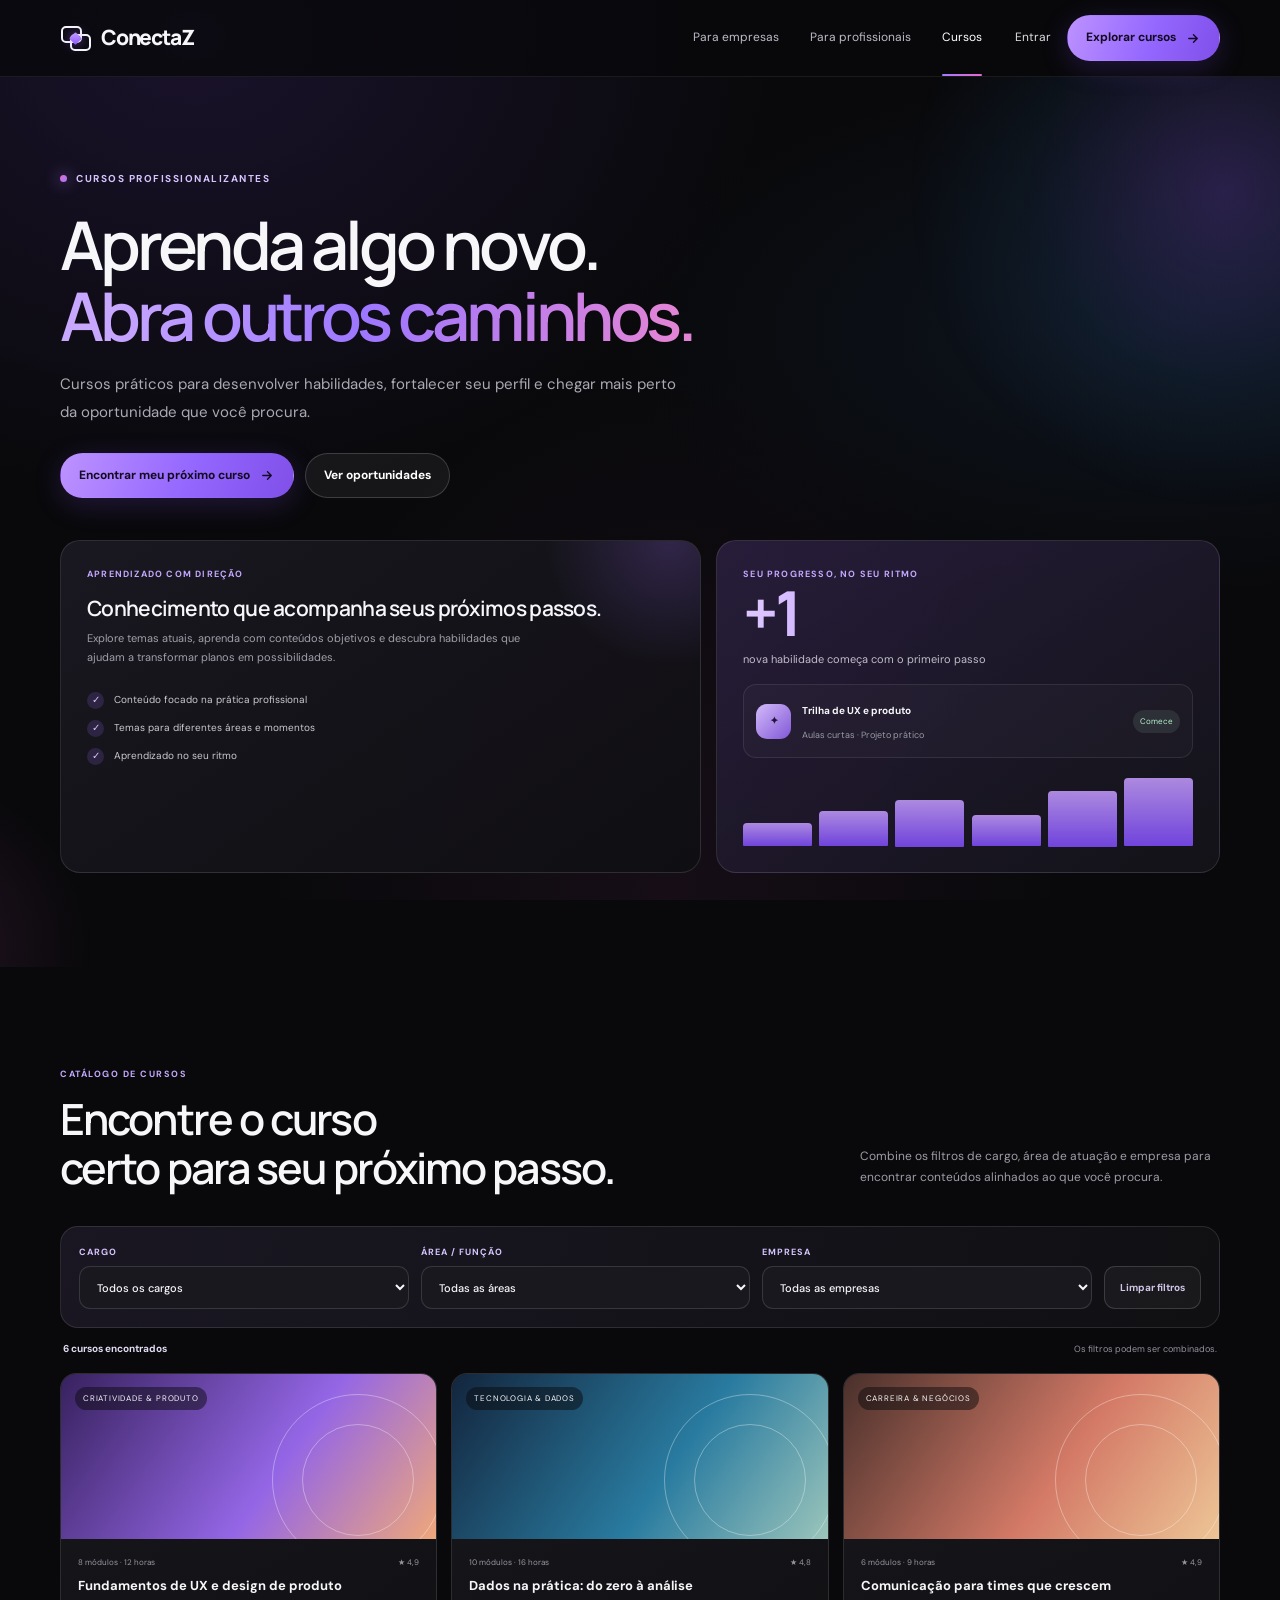
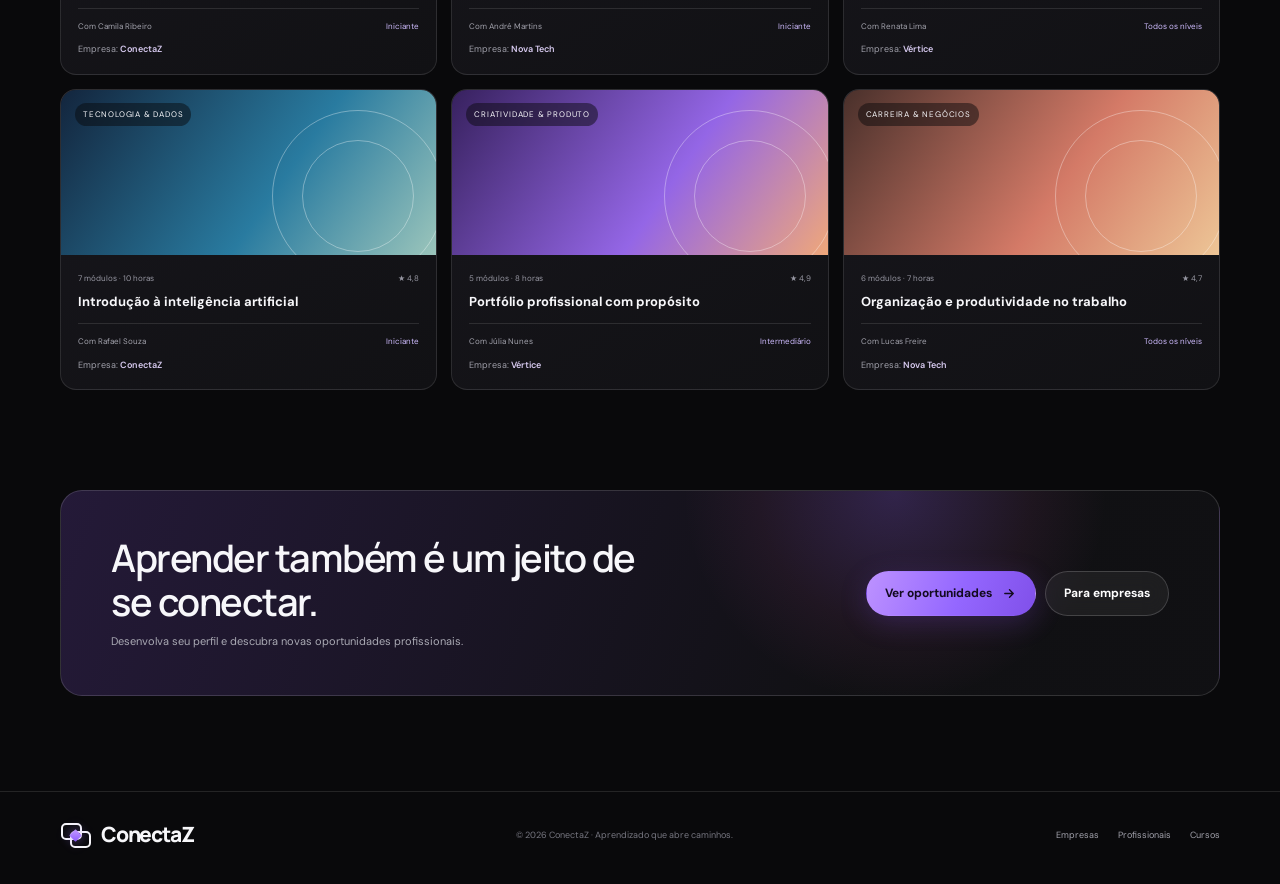
==== catalogo.html @ e63b2a9c "Rename catalogo.hmtl to catalogo.html" ====
<!doctype html>
<html lang="pt-BR"><head><meta charset="utf-8"><meta name="viewport" content="width=device-width, initial-scale=1"><meta name="theme-color" content="#09090b"><meta name="description" content="Cursos profissionalizantes para abrir novos caminhos com a ConectaZ."><title>Cursos profissionalizantes — ConectaZ</title><link rel="stylesheet" href="site.css"><script src="site.js" defer></script></head>
<body><div class="page-loader" role="status" aria-live="polite" aria-label="Carregando próxima página"><div class="loader-content"><div class="loader-orbit"><span class="brand-symbol" aria-hidden="true"><i class="brand-diamond"></i></span></div><div class="loader-text">Conectando caminhos</div><div class="loader-track"></div></div></div><div class="page-shell">
<header class="site-header"><div class="wrap nav"><a class="brand" href="index.html" aria-label="ConectaZ, início"><span class="brand-symbol" aria-hidden="true"><i class="brand-diamond"></i></span><span>ConectaZ</span></a><nav class="nav-links" id="nav-links" aria-label="Navegação principal"><a href="empresas.html">Para empresas</a><a href="profissionais.html">Para profissionais</a><a href="catalogo.html" aria-current="page">Cursos</a></nav><div class="nav-actions"><a class="login" href="profissionais.html">Entrar</a><a class="button button-primary" href="#catalogo">Explorar cursos <svg class="button-arrow" viewBox="0 0 16 16" fill="none" aria-hidden="true"><path d="M3 8h9M8 4l4 4-4 4" stroke="currentColor" stroke-width="1.5" stroke-linecap="round" stroke-linejoin="round"/></svg></a><button class="menu-toggle" aria-label="Abrir menu" aria-expanded="false" aria-controls="nav-links"><svg width="18" height="18" viewBox="0 0 24 24" fill="none" aria-hidden="true"><path d="M4 7h16M4 12h16M4 17h16" stroke="currentColor" stroke-width="1.7" stroke-linecap="round"/></svg></button></div></div></header>
<main><section class="feature-page"><div class="wrap feature-inner"><div class="feature-intro"><div class="eyebrow reveal"><span class="eyebrow-dot"></span> Cursos profissionalizantes</div><h1 class="reveal" data-delay="1">Aprenda algo novo.<br><span class="accent">Abra outros caminhos.</span></h1><p class="hero-copy reveal" data-delay="2">Cursos práticos para desenvolver habilidades, fortalecer seu perfil e chegar mais perto da oportunidade que você procura.</p><div class="hero-ctas reveal" data-delay="3"><a class="button button-primary" href="#catalogo">Encontrar meu próximo curso <svg class="button-arrow" viewBox="0 0 16 16" fill="none" aria-hidden="true"><path d="M3 8h9M8 4l4 4-4 4" stroke="currentColor" stroke-width="1.5" stroke-linecap="round" stroke-linejoin="round"/></svg></a><a class="button button-glass" href="profissionais.html">Ver oportunidades</a></div></div>
<div class="feature-visual"><article class="feature-panel glow reveal"><div class="panel-label">Aprendizado com direção</div><h2>Conhecimento que acompanha seus próximos passos.</h2><p>Explore temas atuais, aprenda com conteúdos objetivos e descubra habilidades que ajudam a transformar planos em possibilidades.</p><div class="benefit-list"><div class="benefit"><span class="check">✓</span> Conteúdo focado na prática profissional</div><div class="benefit"><span class="check">✓</span> Temas para diferentes áreas e momentos</div><div class="benefit"><span class="check">✓</span> Aprendizado no seu ritmo</div></div></article><article class="feature-panel metric-panel reveal" data-delay="1"><div><div class="panel-label">Seu progresso, no seu ritmo</div><div class="metric-big">+1</div><div class="metric-caption">nova habilidade começa com o primeiro passo</div><div class="listing"><span class="listing-avatar">✦</span><span><span class="listing-title">Trilha de UX e produto</span><br><span class="listing-sub">Aulas curtas · Projeto prático</span></span><span class="listing-tag">Comece</span></div></div><div class="mini-bars" aria-hidden="true"><i></i><i></i><i></i><i></i><i></i><i></i></div></article></div></div></section>
<section class="content-section courses-section" id="catalogo"><div class="wrap"><div class="section-heading"><div><div class="section-kicker">Catálogo de cursos</div><h2>Encontre o curso<br>certo para seu próximo passo.</h2></div><p>Combine os filtros de cargo, área de atuação e empresa para encontrar conteúdos alinhados ao que você procura.</p></div><div class="catalog-filters" aria-label="Filtros do catálogo de cursos"><label class="filter-field"><span>Cargo</span><select data-course-filter="role" aria-label="Filtrar por cargo"><option value="">Todos os cargos</option><option value="designer-produto">Designer de Produto</option><option value="analista-dados">Analista de Dados</option><option value="assistente-rh">Assistente de RH</option><option value="gestor-projetos">Gestor de Projetos</option></select></label><label class="filter-field"><span>Área / função</span><select data-course-filter="function" aria-label="Filtrar por área ou função"><option value="">Todas as áreas</option><option value="design-produto">Design & Produto</option><option value="tecnologia-dados">Tecnologia & Dados</option><option value="carreira-negocios">Carreira & Negócios</option></select></label><label class="filter-field"><span>Empresa</span><select data-course-filter="company" aria-label="Filtrar por empresa"><option value="">Todas as empresas</option><option value="conectaz">ConectaZ</option><option value="nova-tech">Nova Tech</option><option value="vertice">Vértice</option></select></label><button class="clear-filters" type="button" data-clear-filters>Limpar filtros</button></div><div class="filter-summary"><strong id="course-count" aria-live="polite">6 cursos encontrados</strong><span>Os filtros podem ser combinados.</span></div><div class="course-catalog">
<article class="course-card reveal" data-category="criatividade" data-role="designer-produto" data-function="design-produto" data-company="conectaz"><div class="course-image design"><span class="course-image-label">Criatividade & produto</span></div><div class="course-info"><div class="course-meta"><span>8 módulos · 12 horas</span><span>★ 4,9</span></div><h3>Fundamentos de UX e design de produto</h3><div class="course-bottom"><span class="instructor">Com Camila Ribeiro</span><span class="course-level">Iniciante</span></div><div class="course-provider">Empresa: <strong>ConectaZ</strong></div></div></article>
<article class="course-card reveal" data-delay="1" data-category="tecnologia" data-role="analista-dados" data-function="tecnologia-dados" data-company="nova-tech"><div class="course-image data"><span class="course-image-label">Tecnologia & dados</span></div><div class="course-info"><div class="course-meta"><span>10 módulos · 16 horas</span><span>★ 4,8</span></div><h3>Dados na prática: do zero à análise</h3><div class="course-bottom"><span class="instructor">Com André Martins</span><span class="course-level">Iniciante</span></div><div class="course-provider">Empresa: <strong>Nova Tech</strong></div></div></article>
<article class="course-card reveal" data-delay="2" data-category="negocios" data-role="assistente-rh" data-function="carreira-negocios" data-company="vertice"><div class="course-image people"><span class="course-image-label">Carreira & negócios</span></div><div class="course-info"><div class="course-meta"><span>6 módulos · 9 horas</span><span>★ 4,9</span></div><h3>Comunicação para times que crescem</h3><div class="course-bottom"><span class="instructor">Com Renata Lima</span><span class="course-level">Todos os níveis</span></div><div class="course-provider">Empresa: <strong>Vértice</strong></div></div></article>
<article class="course-card reveal" data-category="tecnologia" data-role="analista-dados" data-function="tecnologia-dados" data-company="conectaz"><div class="course-image data"><span class="course-image-label">Tecnologia & dados</span></div><div class="course-info"><div class="course-meta"><span>7 módulos · 10 horas</span><span>★ 4,8</span></div><h3>Introdução à inteligência artificial</h3><div class="course-bottom"><span class="instructor">Com Rafael Souza</span><span class="course-level">Iniciante</span></div><div class="course-provider">Empresa: <strong>ConectaZ</strong></div></div></article>
<article class="course-card reveal" data-delay="1" data-category="criatividade" data-role="designer-produto" data-function="design-produto" data-company="vertice"><div class="course-image design"><span class="course-image-label">Criatividade & produto</span></div><div class="course-info"><div class="course-meta"><span>5 módulos · 8 horas</span><span>★ 4,9</span></div><h3>Portfólio profissional com propósito</h3><div class="course-bottom"><span class="instructor">Com Júlia Nunes</span><span class="course-level">Intermediário</span></div><div class="course-provider">Empresa: <strong>Vértice</strong></div></div></article>
<article class="course-card reveal" data-delay="2" data-category="negocios" data-role="gestor-projetos" data-function="carreira-negocios" data-company="nova-tech"><div class="course-image people"><span class="course-image-label">Carreira & negócios</span></div><div class="course-info"><div class="course-meta"><span>6 módulos · 7 horas</span><span>★ 4,7</span></div><h3>Organização e produtividade no trabalho</h3><div class="course-bottom"><span class="instructor">Com Lucas Freire</span><span class="course-level">Todos os níveis</span></div><div class="course-provider">Empresa: <strong>Nova Tech</strong></div></div></article>
<div class="no-results" data-no-results hidden>Nenhum curso encontrado. Altere ou limpe os filtros para ver outras opções.</div>
</div></div></section>
<section class="final-cta"><div class="wrap"><div class="cta-panel"><div><h2>Aprender também é um jeito de se conectar.</h2><p>Desenvolva seu perfil e descubra novas oportunidades profissionais.</p></div><div class="cta-actions"><a class="button button-primary" href="profissionais.html">Ver oportunidades <svg class="button-arrow" viewBox="0 0 16 16" fill="none" aria-hidden="true"><path d="M3 8h9M8 4l4 4-4 4" stroke="currentColor" stroke-width="1.5" stroke-linecap="round" stroke-linejoin="round"/></svg></a><a class="button button-glass" href="empresas.html">Para empresas</a></div></div></div></section></main>
<footer class="footer"><div class="wrap footer-inner"><a class="brand" href="index.html"><span class="brand-symbol" aria-hidden="true"><i class="brand-diamond"></i></span><span>ConectaZ</span></a><div class="footer-note">© 2026 ConectaZ · Aprendizado que abre caminhos.</div><div class="footer-links"><a href="empresas.html">Empresas</a><a href="profissionais.html">Profissionais</a><a href="catalogo.html">Cursos</a></div></div></footer></div></body></html>
---- site.css ----
@import url('https://fonts.googleapis.com/css2?family=DM+Sans:wght@400;500;600;700&family=Manrope:wght@400;500;600;700;800&display=swap');
:root{color-scheme:dark;--bg:#09090b;--surface:#111114;--surface2:#17171d;--white:#f7f7fa;--muted:#a1a1aa;--line:rgba(255,255,255,.11);--purple:#a37aff;--purple2:#7346ee;--pink:#e56acb;--blue:#6387ff;--green:#b8f4d0;--max:1160px;--ease:cubic-bezier(.2,.75,.2,1)}
*{box-sizing:border-box}html{scroll-behavior:smooth;scroll-padding-top:90px}body{margin:0;background:var(--bg);color:var(--white);font-family:'DM Sans',sans-serif;font-size:15px;line-height:1.6;-webkit-font-smoothing:antialiased}body:before{content:"";position:fixed;inset:0;z-index:-2;background:radial-gradient(ellipse at 15% 4%,rgba(113,67,211,.16),transparent 38%),radial-gradient(ellipse at 90% 37%,rgba(43,96,162,.13),transparent 33%),radial-gradient(ellipse at 52% 100%,rgba(132,51,119,.11),transparent 42%),#09090b;pointer-events:none}a{color:inherit;text-decoration:none}button{font:inherit}button,a{-webkit-tap-highlight-color:transparent}button:focus-visible,a:focus-visible{outline:2px solid var(--purple);outline-offset:4px}.wrap{width:min(var(--max),calc(100% - 56px));margin-inline:auto}svg{display:block}
.site-header{position:sticky;top:0;z-index:20;border-bottom:1px solid rgba(255,255,255,.07);background:rgba(9,9,11,.76);backdrop-filter:blur(20px)}.nav{height:76px;display:flex;align-items:center;justify-content:space-between;gap:26px}.brand{display:inline-flex;align-items:center;gap:10px;font-family:Manrope,sans-serif;font-weight:800;font-size:21px;letter-spacing:-1.2px;white-space:nowrap}.brand-symbol{width:31px;height:29px;position:relative;display:inline-block;flex:none}.brand-symbol:before,.brand-symbol:after{content:"";position:absolute;width:17px;height:13px;border:2px solid #f7f7fa;border-radius:5px;transition:transform .35s var(--ease)}.brand-symbol:before{left:1px;top:2px}.brand-symbol:after{right:0;bottom:2px}.brand-diamond{position:absolute;width:9px;height:9px;background:linear-gradient(135deg,#c39bff,#8e5cff);transform:rotate(45deg);left:11px;top:10px;border-radius:1px;z-index:1;box-shadow:0 0 12px rgba(163,122,255,.65)}.brand:hover .brand-symbol:before{transform:translate(-1px,-1px)}.brand:hover .brand-symbol:after{transform:translate(1px,1px)}.nav-links{display:flex;align-items:center;gap:31px;margin-left:auto;margin-right:7px}.nav-links a{font-size:12px;color:#bcbcc6;transition:color .2s}.nav-links a:hover,.nav-links a[aria-current="page"]{color:#fff}.nav-links a[aria-current="page"]{position:relative}.nav-links a[aria-current="page"]:after{content:"";height:2px;position:absolute;bottom:-28px;left:0;right:0;background:linear-gradient(90deg,var(--purple),var(--pink));border-radius:2px}.nav-actions{display:flex;align-items:center;gap:16px}.login{font-size:12px;color:#dedee3}.login:hover{color:white}.button{display:inline-flex;align-items:center;justify-content:center;gap:10px;padding:12px 18px;border-radius:999px;border:1px solid transparent;font-weight:700;font-size:12px;transition:transform .24s var(--ease),background .24s,border-color .24s,box-shadow .24s;cursor:pointer}.button:hover{transform:translateY(-2px)}.button-primary{background:linear-gradient(110deg,#bd92ff,#9467ff 55%,#8050e9);color:#130b20;box-shadow:0 7px 28px rgba(126,78,230,.22)}.button-primary:hover{box-shadow:0 9px 36px rgba(147,95,255,.42);filter:saturate(1.15)}.button-glass{background:rgba(255,255,255,.055);border-color:rgba(255,255,255,.17);color:white;backdrop-filter:blur(10px)}.button-glass:hover{background:rgba(255,255,255,.1);border-color:rgba(255,255,255,.3)}.button-arrow{width:15px;height:15px}.menu-toggle{display:none;background:none;border:1px solid var(--line);color:white;border-radius:50%;width:42px;height:42px;align-items:center;justify-content:center;cursor:pointer}
.page-loader{position:fixed;inset:0;z-index:1000;display:grid;place-items:center;background:radial-gradient(ellipse at center,rgba(105,67,188,.18),transparent 40%),#09090b;opacity:0;visibility:hidden;transition:opacity .4s ease,visibility .4s}.page-loader.active{opacity:1;visibility:visible}.loader-content{display:grid;justify-items:center;gap:22px}.loader-orbit{width:86px;height:86px;display:grid;place-items:center;position:relative}.loader-orbit:before,.loader-orbit:after{content:"";position:absolute;inset:0;border-radius:50%;border:1px solid transparent;border-top-color:#c29cff;border-right-color:rgba(186,142,255,.28);animation:spin 1.1s linear infinite}.loader-orbit:after{inset:8px;border-top-color:rgba(229,106,203,.8);border-right-color:transparent;animation:spin .8s linear infinite reverse}.loader-orbit .brand-symbol{transform:scale(1.2);animation:brand-pulse 1.25s ease-in-out infinite}.loader-text{font-size:10px;letter-spacing:2px;text-transform:uppercase;color:#c7b4ef}.loader-track{width:116px;height:2px;border-radius:2px;background:rgba(255,255,255,.12);overflow:hidden}.loader-track:after{content:"";display:block;height:100%;width:42%;background:linear-gradient(90deg,var(--purple),var(--pink));border-radius:2px;animation:loading 1s ease-in-out infinite alternate}.page-shell{animation:page-enter .7s var(--ease) both}.page-shell.leaving{animation:page-leave .34s ease both;pointer-events:none}@keyframes spin{to{transform:rotate(360deg)}}@keyframes brand-pulse{50%{transform:scale(1.34) rotate(8deg);filter:drop-shadow(0 0 12px #9b72ff)}}@keyframes loading{from{transform:translateX(-10%)}to{transform:translateX(155%)}}@keyframes page-enter{from{opacity:0;transform:translateY(10px);filter:blur(3px)}to{opacity:1;transform:none;filter:none}}@keyframes page-leave{to{opacity:0;transform:translateY(-7px);filter:blur(4px)}}
.hero{position:relative;overflow:hidden;min-height:590px;display:flex;align-items:center;padding:80px 0 75px}.hero:before,.hero:after{content:"";position:absolute;border-radius:50%;pointer-events:none;filter:blur(2px);animation:drift 12s ease-in-out infinite alternate}.hero:before{width:560px;height:560px;right:-90px;top:-170px;background:radial-gradient(circle,rgba(121,79,228,.25),rgba(108,64,194,.075) 38%,transparent 68%)}.hero:after{width:360px;height:360px;left:-240px;bottom:-180px;background:radial-gradient(circle,rgba(49,105,193,.15),transparent 68%);animation-delay:-4s}.hero-grid{position:absolute;inset:0;background-image:linear-gradient(rgba(255,255,255,.022) 1px,transparent 1px),linear-gradient(90deg,rgba(255,255,255,.022) 1px,transparent 1px);background-size:68px 68px;mask-image:linear-gradient(to bottom,black,transparent 94%);pointer-events:none}.hero-content{position:relative;z-index:1;display:grid;grid-template-columns:1fr .86fr;align-items:center;gap:58px}.eyebrow{display:inline-flex;align-items:center;gap:9px;text-transform:uppercase;letter-spacing:1.5px;font-size:10px;font-weight:700;color:#d5c5ff}.eyebrow-dot{width:7px;height:7px;border-radius:50%;background:linear-gradient(135deg,var(--pink),var(--purple));box-shadow:0 0 16px var(--purple)}h1,h2,h3,p{margin-top:0}h1{font-family:Manrope,sans-serif;font-size:clamp(43px,5.25vw,68px);line-height:1.055;letter-spacing:-3.9px;font-weight:600;margin:20px 0;max-width:650px}h1 .accent{background:linear-gradient(100deg,#c8a8ff 8%,#9c77ff 48%,#e284d6 96%);background-clip:text;-webkit-background-clip:text;color:transparent}.hero-copy{font-size:15px;line-height:1.85;color:#aaaab4;max-width:500px;margin-bottom:27px}.hero-ctas{display:flex;gap:11px;flex-wrap:wrap}.hero-proof{display:flex;align-items:center;gap:11px;margin-top:29px;color:#a5a5ae;font-size:10px}.avatars{display:flex;padding-left:3px}.avatar{width:24px;height:24px;display:grid;place-items:center;border:2px solid var(--bg);border-radius:50%;margin-left:-4px;font-size:8px;font-weight:700;color:#1b1429;background:linear-gradient(145deg,#f0c6a8,#d49aa4)}.avatar:nth-child(2){background:linear-gradient(145deg,#b6d7d1,#779d9b)}.avatar:nth-child(3){background:linear-gradient(145deg,#edcf9e,#bf916d)}.avatar:nth-child(4){background:linear-gradient(145deg,#d4b8ed,#9b80bc)}.proof-separator{height:15px;width:1px;background:var(--line)}
.hero-art{position:relative;min-height:420px;display:grid;place-items:center}.orbit{position:absolute;border:1px solid rgba(255,255,255,.08);border-radius:50%;width:390px;height:390px;animation:orbit-breathe 7s ease-in-out infinite}.orbit:before,.orbit:after{content:"";position:absolute;border:1px solid rgba(255,255,255,.06);border-radius:50%;inset:38px}.orbit:after{inset:78px}.orbit-dot{position:absolute;width:8px;height:8px;border-radius:50%;background:linear-gradient(135deg,var(--pink),var(--purple));box-shadow:0 0 17px var(--purple);right:49px;top:62px}.match-card{position:relative;width:min(100%,390px);border:1px solid rgba(255,255,255,.15);border-radius:22px;padding:21px;background:linear-gradient(145deg,rgba(32,29,39,.96),rgba(15,15,18,.94));box-shadow:0 30px 100px rgba(0,0,0,.56),0 0 74px rgba(118,71,220,.13);transform:rotate(-2deg);z-index:2;animation:card-float 6s ease-in-out infinite}.card-top{display:flex;justify-content:space-between;align-items:center;margin-bottom:19px}.card-label{color:#c4c4cc;text-transform:uppercase;letter-spacing:1px;font-size:9px;font-weight:700}.match-pill{display:flex;align-items:center;gap:6px;padding:5px 8px;border-radius:999px;background:rgba(184,244,208,.1);color:var(--green);font-size:9px;font-weight:700}.match-pill span{width:5px;height:5px;background:var(--green);border-radius:50%;animation:blink 2s infinite}.profile-row{display:flex;align-items:center;gap:12px}.profile-avatar{width:50px;height:50px;border-radius:16px;display:grid;place-items:center;background:linear-gradient(140deg,#e2caff,#9869e8 72%,#8b74ff);color:#211438;font:800 16px Manrope,sans-serif;box-shadow:0 5px 22px rgba(163,122,255,.22)}.profile-name{font:700 14px Manrope,sans-serif;letter-spacing:-.3px}.profile-role{font-size:10px;color:#a5a5ae;margin-top:2px}.match-score{text-align:right;margin-left:auto}.score{font:800 20px Manrope,sans-serif;color:#c9aeff;letter-spacing:-1px}.score-label{font-size:8px;color:#888893;text-transform:uppercase;letter-spacing:.8px}.card-divider{height:1px;background:var(--line);margin:18px 0}.skill-list{display:flex;gap:7px;flex-wrap:wrap}.skill{border:1px solid rgba(255,255,255,.1);border-radius:999px;padding:6px 9px;color:#c8c8d0;font-size:9px}.skill.highlight{border-color:rgba(155,114,255,.4);background:linear-gradient(110deg,rgba(155,114,255,.17),rgba(229,106,203,.09));color:#ddceff}.match-foot{display:flex;justify-content:space-between;align-items:center;margin-top:18px}.company-mini{display:flex;align-items:center;gap:7px;font-size:9px;color:#aaaab4}.company-symbol{width:21px;height:21px;display:grid;place-items:center;border-radius:7px;color:#13101b;background:linear-gradient(135deg,#e0caff,#ab8cff);font-size:10px;font-weight:800}.match-foot a{font-size:10px;color:#c5aaff}.floating-course{position:absolute;left:0;bottom:25px;z-index:3;width:182px;padding:12px;background:rgba(23,22,28,.96);border:1px solid rgba(255,255,255,.14);border-radius:16px;box-shadow:0 17px 45px rgba(0,0,0,.35);transform:rotate(3deg);animation:card-float 7s 1s ease-in-out infinite}.course-thumb{height:69px;border-radius:10px;background:linear-gradient(125deg,#402275,#9669ec 52%,#f0a67d);position:relative;overflow:hidden;margin-bottom:9px}.course-thumb:before{content:"";position:absolute;width:84px;height:84px;border:1px solid rgba(255,255,255,.45);border-radius:50%;right:18px;top:11px}.course-thumb:after{content:"";position:absolute;width:54px;height:54px;border:1px solid rgba(255,255,255,.5);border-radius:50%;right:32px;top:26px}.course-tag{font-size:8px;color:#c5aaff;text-transform:uppercase;letter-spacing:1px;font-weight:700}.course-title{font-size:10px;font-weight:700;margin:3px 0 0}.float-note{position:absolute;right:-10px;bottom:26px;z-index:3;padding:11px 14px;border:1px solid rgba(255,255,255,.13);border-radius:14px;background:rgba(22,22,27,.96);font-size:9px;color:#c8c8d0;box-shadow:0 18px 45px rgba(0,0,0,.32);transform:rotate(-3deg);animation:card-float 5s 1.5s ease-in-out infinite}.float-note strong{display:block;color:white;font-size:12px;margin-bottom:2px}.float-icon{color:var(--green);margin-right:5px}
.trust-strip{border-block:1px solid var(--line);padding:22px 0;background:rgba(13,13,17,.75)}.trust-inner{display:flex;align-items:center;justify-content:space-between;gap:22px}.trust-label{font-size:9px;color:#858590;text-transform:uppercase;letter-spacing:1.3px}.trust-stat{font:700 18px Manrope,sans-serif;letter-spacing:-.6px}.trust-stat small{font:400 10px 'DM Sans',sans-serif;color:#92929d;letter-spacing:0;display:block}.trust-divider{width:1px;height:34px;background:var(--line)}.content-section{padding:100px 0}.section-heading{display:flex;justify-content:space-between;align-items:end;gap:40px;margin-bottom:34px}.section-kicker{font-size:9px;color:#c4a7ff;text-transform:uppercase;letter-spacing:1.5px;font-weight:700;margin-bottom:12px}.section-heading h2,.how-copy h2{font:600 clamp(30px,4vw,43px)/1.14 Manrope,sans-serif;letter-spacing:-1.9px;margin-bottom:0}.section-heading p{max-width:360px;color:#9d9da7;font-size:12px;line-height:1.8;margin-bottom:3px}.path-grid,.course-row{display:grid;grid-template-columns:repeat(3,1fr);gap:13px}.path-card{position:relative;overflow:hidden;min-height:236px;padding:24px;border:1px solid var(--line);border-radius:18px;background:linear-gradient(145deg,rgba(25,24,31,.96),rgba(15,15,18,.94));transition:transform .25s var(--ease),border-color .25s,box-shadow .25s}.path-card:hover{transform:translateY(-5px);border-color:rgba(167,129,255,.48);box-shadow:0 17px 48px rgba(51,29,94,.16)}.path-card:after{content:"";position:absolute;right:-60px;bottom:-100px;width:210px;height:210px;background:radial-gradient(circle,rgba(130,82,246,.16),rgba(229,106,203,.06) 38%,transparent 70%);pointer-events:none}.path-icon{width:38px;height:38px;display:grid;place-items:center;border:1px solid rgba(255,255,255,.13);border-radius:12px;color:#d0baff;background:linear-gradient(140deg,rgba(161,116,255,.16),rgba(235,106,203,.07));margin-bottom:28px}.path-icon svg{width:18px;height:18px}.path-card h3{font:700 17px Manrope,sans-serif;letter-spacing:-.5px;margin-bottom:8px}.path-card p{font-size:11px;line-height:1.75;color:#9999a3;max-width:285px;margin-bottom:17px}.text-link{display:inline-flex;align-items:center;gap:8px;font-size:10px;font-weight:700;color:#d0bdff}.text-link svg{width:14px;height:14px;transition:transform .2s}.text-link:hover svg{transform:translateX(3px)}
.how-section{background:rgba(15,15,19,.8);border-block:1px solid rgba(255,255,255,.06)}.how-grid{display:grid;grid-template-columns:.85fr 1.15fr;gap:82px;align-items:center}.how-copy h2{margin-bottom:16px}.how-copy p{color:#9f9fa9;font-size:12px;line-height:1.85;max-width:390px}.steps{display:grid}.step{display:grid;grid-template-columns:42px 1fr;gap:15px;padding:18px 0;border-bottom:1px solid var(--line)}.step:last-child{border:0}.step-num{width:32px;height:32px;border:1px solid rgba(170,126,255,.36);border-radius:50%;display:grid;place-items:center;color:#c5aaff;font-size:10px;font-weight:700;background:rgba(143,92,242,.07)}.step h3{font-size:12px;margin:1px 0 5px}.step p{font-size:10px;line-height:1.7;color:#92929d;margin:0;max-width:420px}.course-card{border:1px solid var(--line);border-radius:16px;overflow:hidden;background:linear-gradient(150deg,#17161c,#111114);transition:transform .24s var(--ease),border-color .24s,box-shadow .24s}.course-card:hover{transform:translateY(-5px);border-color:rgba(155,114,255,.45);box-shadow:0 18px 45px rgba(66,38,114,.18)}.course-image{height:142px;position:relative;overflow:hidden;background:#27202f}.course-image:before,.course-image:after{content:"";position:absolute;border:1px solid rgba(255,255,255,.34);border-radius:50%;transition:transform .6s var(--ease)}.course-image:before{width:170px;height:170px;right:-8px;top:20px}.course-image:after{width:110px;height:110px;right:22px;top:50px}.course-card:hover .course-image:before{transform:translate(-6px,-4px) scale(1.05)}.course-card:hover .course-image:after{transform:translate(7px,4px) scale(1.1)}.course-image.design{background:linear-gradient(125deg,#37215e,#9466e6 58%,#efa77a)}.course-image.data{background:linear-gradient(125deg,#13253d,#297ba0 58%,#9bc5bb)}.course-image.people{background:linear-gradient(125deg,#49302b,#d47a67 58%,#edc596)}.course-image-label{position:absolute;left:14px;top:13px;padding:5px 8px;border-radius:999px;background:rgba(10,10,12,.48);backdrop-filter:blur(10px);font-size:8px;text-transform:uppercase;letter-spacing:.8px}.course-info{padding:15px}.course-meta{display:flex;justify-content:space-between;color:#9797a2;font-size:8px;margin-bottom:7px}.course-info h3{font-size:12px;line-height:1.5;margin-bottom:12px}.course-bottom{display:flex;align-items:center;justify-content:space-between;padding-top:11px;border-top:1px solid var(--line)}.instructor{font-size:8px;color:#a3a3ad}.course-level{font-size:8px;color:#cfbcff}
.feature-page{min-height:calc(100vh - 160px);padding:88px 0 94px;position:relative;overflow:hidden}.feature-page:before{content:"";position:absolute;width:650px;height:650px;border-radius:50%;right:-270px;top:-210px;background:radial-gradient(circle,rgba(142,92,246,.24),rgba(49,122,196,.08) 42%,transparent 69%);animation:drift 13s ease-in-out infinite alternate;pointer-events:none}.feature-page:after{content:"";position:absolute;width:360px;height:360px;border-radius:50%;left:-260px;bottom:-160px;background:radial-gradient(circle,rgba(223,92,196,.13),transparent 68%);pointer-events:none}.feature-inner{position:relative;z-index:1}.feature-intro{max-width:720px;margin-bottom:42px}.feature-intro h1{max-width:760px}.feature-intro .hero-copy{max-width:620px}.feature-visual{display:grid;grid-template-columns:1.12fr .88fr;gap:15px}.feature-panel{border:1px solid var(--line);border-radius:20px;background:linear-gradient(145deg,rgba(27,25,34,.94),rgba(15,15,18,.93));padding:26px;position:relative;overflow:hidden}.feature-panel.glow:after{content:"";position:absolute;width:260px;height:260px;right:-100px;top:-130px;background:radial-gradient(circle,rgba(160,109,255,.21),transparent 68%);pointer-events:none}.panel-label{font-size:9px;letter-spacing:1.2px;text-transform:uppercase;color:#c4a7ff;font-weight:700}.feature-panel h2{font:600 21px/1.25 Manrope,sans-serif;letter-spacing:-.7px;margin:13px 0 8px}.feature-panel p{font-size:11px;line-height:1.75;color:#a0a0aa;margin-bottom:0;max-width:470px}.benefit-list{display:grid;gap:11px;margin-top:24px}.benefit{display:flex;align-items:flex-start;gap:10px;color:#c9c9d0;font-size:10px}.check{width:17px;height:17px;border-radius:50%;display:grid;place-items:center;flex:none;color:#d9c6ff;background:rgba(157,112,255,.17);font-size:10px}.metric-panel{display:flex;flex-direction:column;justify-content:space-between;min-height:230px;background:linear-gradient(145deg,rgba(42,31,63,.9),rgba(19,19,24,.96))}.metric-big{font:700 clamp(40px,6vw,62px)/1 Manrope,sans-serif;letter-spacing:-3px;background:linear-gradient(100deg,#e0caff,#a981ff 58%,#e98ad6);color:transparent;background-clip:text}.metric-caption{font-size:11px;color:#c1bdca;margin-top:7px}.mini-bars{height:68px;display:flex;align-items:end;gap:7px;margin-top:20px}.mini-bars i{display:block;flex:1;border-radius:4px 4px 1px 1px;background:linear-gradient(to top,#7144dc,rgba(197,157,255,.86));animation:bar-rise .8s var(--ease) both;transform-origin:bottom}.mini-bars i:nth-child(2){height:52%;animation-delay:.07s}.mini-bars i:nth-child(3){height:69%;animation-delay:.14s}.mini-bars i:nth-child(4){height:46%;animation-delay:.21s}.mini-bars i:nth-child(5){height:82%;animation-delay:.28s}.mini-bars i:nth-child(6){height:100%;animation-delay:.35s}.mini-bars i:nth-child(1){height:34%}.listing{display:flex;align-items:center;gap:11px;border:1px solid rgba(255,255,255,.09);border-radius:13px;padding:12px;margin-top:16px;background:rgba(255,255,255,.025)}.listing-avatar{width:35px;height:35px;border-radius:11px;display:grid;place-items:center;background:linear-gradient(135deg,#d4bafa,#8058d7);color:#211438;font-weight:800;font-size:10px}.listing-title{font-size:10px;font-weight:700}.listing-sub{font-size:9px;color:#9999a4}.listing-tag{margin-left:auto;border-radius:999px;padding:5px 7px;background:rgba(184,244,208,.1);color:var(--green);font-size:8px}.profile-visual{display:flex;align-items:center;gap:12px;margin-top:20px}.profile-visual .profile-avatar{width:58px;height:58px}.profile-visual strong{font:700 14px Manrope,sans-serif;display:block}.profile-visual span{font-size:10px;color:#aaaab4}.progress{height:5px;border-radius:5px;background:rgba(255,255,255,.1);margin-top:18px;overflow:hidden}.progress span{display:block;width:72%;height:100%;border-radius:inherit;background:linear-gradient(90deg,#9d6fff,#e17bd1);animation:progress-in 1.2s var(--ease) both}.course-filter{display:flex;gap:8px;flex-wrap:wrap;margin:24px 0}.filter-chip{border:1px solid var(--line);background:rgba(255,255,255,.04);border-radius:999px;color:#c7c7cf;padding:8px 13px;font-size:10px;cursor:pointer;transition:.2s}.filter-chip:hover,.filter-chip.active{border-color:rgba(177,137,255,.5);background:rgba(150,102,255,.17);color:white}.course-card[hidden]{display:none}.course-catalog{display:grid;grid-template-columns:repeat(3,1fr);gap:14px}.course-catalog .course-image{height:165px}.course-catalog .course-info{padding:17px}.course-catalog .course-info h3{font-size:13px}.section-title{font:600 clamp(25px,3.6vw,36px)/1.2 Manrope,sans-serif;letter-spacing:-1.3px;margin:0 0 8px}.section-subtitle{font-size:11px;color:#9e9ea8;max-width:540px;margin:0}
.final-cta{padding:0 0 95px}.cta-panel{position:relative;overflow:hidden;border:1px solid rgba(255,255,255,.14);border-radius:22px;padding:45px 50px;background:linear-gradient(110deg,rgba(38,27,59,.95),rgba(17,17,20,.96) 70%);display:flex;justify-content:space-between;align-items:center;gap:26px}.cta-panel:after{content:"";position:absolute;right:9%;top:-220px;width:440px;height:440px;border-radius:50%;background:radial-gradient(circle,rgba(158,100,255,.23),rgba(216,89,190,.07) 44%,transparent 68%);pointer-events:none}.cta-panel h2{font:600 clamp(26px,3.2vw,38px)/1.15 Manrope,sans-serif;letter-spacing:-1.5px;margin:0 0 9px;max-width:560px;position:relative;z-index:1}.cta-panel p{color:#aaaab4;font-size:11px;margin:0;position:relative;z-index:1}.cta-actions{display:flex;gap:9px;position:relative;z-index:1;flex-shrink:0}.footer{border-top:1px solid var(--line);padding:26px 0 32px}.footer-inner{display:flex;align-items:center;justify-content:space-between;gap:18px}.footer-note{color:#777781;font-size:9px}.footer-links{display:flex;gap:19px;color:#a2a2ac;font-size:9px}.footer-links a:hover{color:white}
.reveal{opacity:0;transform:translateY(18px);transition:opacity .65s var(--ease),transform .65s var(--ease)}.reveal.in-view{opacity:1;transform:none}.reveal[data-delay="1"]{transition-delay:.1s}.reveal[data-delay="2"]{transition-delay:.2s}.reveal[data-delay="3"]{transition-delay:.3s}@keyframes drift{to{transform:translate3d(-28px,22px,0) scale(1.06)}}@keyframes orbit-breathe{50%{transform:scale(1.035);opacity:.8}}@keyframes card-float{50%{translate:0 -8px}}@keyframes blink{50%{opacity:.35;box-shadow:0 0 8px var(--green)}}@keyframes bar-rise{from{transform:scaleY(.05);opacity:.2}to{transform:scaleY(1);opacity:1}}@keyframes progress-in{from{width:0}to{width:72%}}
@media(max-width:900px){.wrap{width:min(var(--max),calc(100% - 40px))}.nav-links{gap:19px}.hero-content{gap:25px;grid-template-columns:1fr .82fr}.hero-art{transform:scale(.9);margin-inline:-20px}.floating-course{left:-14px}.float-note{right:-17px}.how-grid{gap:48px}.cta-panel{padding:38px}.feature-page{padding:72px 0}.feature-visual{grid-template-columns:1fr 1fr}}
@media(max-width:700px){.wrap{width:calc(100% - 36px)}.nav{height:68px}.nav-links{display:none;position:absolute;top:67px;left:0;right:0;padding:13px 20px 20px;background:rgba(9,9,11,.97);border-bottom:1px solid var(--line);flex-direction:column;align-items:stretch;gap:0}.nav-links.open{display:flex}.nav-links a{padding:11px 4px;border-bottom:1px solid rgba(255,255,255,.06)}.nav-links a:last-child{border:0}.nav-links a[aria-current="page"]:after{display:none}.nav-actions{margin-left:auto;gap:12px}.nav-actions .login,.nav-actions>.button{display:none}.menu-toggle{display:flex}.brand{font-size:19px}.hero{min-height:auto;padding:65px 0 52px}.hero-content{grid-template-columns:1fr;gap:4px}.hero-copy{font-size:13px}.hero-art{min-height:340px;transform:none;margin:0 -8px}.orbit{width:305px;height:305px}.match-card{width:min(100%,355px)}.floating-course{left:0;bottom:10px;width:160px}.course-thumb{height:61px}.float-note{right:0;bottom:15px}.hero-proof{flex-wrap:wrap}.trust-inner{display:grid;grid-template-columns:1fr 1fr;row-gap:17px}.trust-label{grid-column:1/-1}.trust-divider{display:none}.trust-stat{font-size:16px}.trust-stat small{font-size:9px}.content-section{padding:76px 0}.section-heading{display:block;margin-bottom:25px}.section-heading h2{margin-bottom:12px}.section-heading p{font-size:11px}.path-grid,.course-row,.course-catalog{grid-template-columns:1fr}.path-card{min-height:205px}.path-icon{margin-bottom:21px}.how-grid{grid-template-columns:1fr;gap:22px}.how-copy h2{font-size:34px}.course-image,.course-catalog .course-image{height:180px}.cta-panel{padding:30px 22px;display:block}.cta-panel h2{font-size:29px}.cta-actions{margin-top:20px;flex-wrap:wrap}.final-cta{padding-bottom:67px}.footer-inner{align-items:flex-start;flex-direction:column}.footer-links{flex-wrap:wrap;gap:14px}.feature-page{padding:58px 0 72px;min-height:0}.feature-intro{margin-bottom:26px}.feature-intro h1{font-size:43px;letter-spacing:-2.7px}.feature-visual{grid-template-columns:1fr}.feature-panel{padding:22px}.metric-panel{min-height:200px}.course-filter{margin:19px 0}}
@media(max-width:390px){.wrap{width:calc(100% - 30px)}h1{font-size:40px;letter-spacing:-2.7px}.hero-ctas .button{width:100%}.hero-art{min-height:315px}.orbit{width:275px;height:275px}.match-card{padding:16px}.floating-course{width:145px}.float-note{font-size:8px}.trust-stat{font-size:14px}.cta-actions .button{width:100%}}
@media(prefers-reduced-motion:reduce){*,*::before,*::after{scroll-behavior:auto!important;animation-duration:.01ms!important;animation-iteration-count:1!important;transition-duration:.01ms!important}.reveal{opacity:1;transform:none}}
.featured-section{padding-top:74px}.featured-action{display:flex;justify-content:center;margin-top:26px}.catalog-filters{display:grid;grid-template-columns:repeat(3,minmax(0,1fr)) auto;align-items:end;gap:12px;padding:18px;border:1px solid var(--line);border-radius:18px;background:linear-gradient(115deg,rgba(27,24,36,.94),rgba(17,17,20,.94));margin:24px 0 13px}.filter-field{display:grid;gap:7px;min-width:0}.filter-field span{font-size:9px;text-transform:uppercase;letter-spacing:1px;color:#d5c5ff;font-weight:700}.filter-field select{width:100%;height:43px;padding:0 36px 0 13px;border-radius:11px;border:1px solid rgba(255,255,255,.13);background-color:#19181f;color:#f7f7fa;font:500 11px 'DM Sans',sans-serif;outline:none;cursor:pointer}.filter-field select:focus{border-color:#a77aff;box-shadow:0 0 0 3px rgba(163,122,255,.14)}.filter-field option{background:#17161c;color:#f7f7fa}.clear-filters{height:43px;padding:0 15px;border:1px solid rgba(255,255,255,.15);border-radius:11px;background:rgba(255,255,255,.04);color:#d1c5e7;font-size:10px;font-weight:700;white-space:nowrap;cursor:pointer;transition:background .2s,border-color .2s}.clear-filters:hover{background:rgba(163,122,255,.12);border-color:rgba(163,122,255,.4)}.filter-summary{display:flex;justify-content:space-between;align-items:center;gap:12px;color:#92929d;font-size:9px;margin:0 3px 16px}.filter-summary strong{color:#e3dcf4;font-size:10px}.course-provider{margin-top:10px;color:#9f9fa9;font-size:9px}.course-provider strong{color:#d9ccf2;font-weight:600}.no-results{grid-column:1/-1;border:1px dashed rgba(255,255,255,.2);border-radius:16px;padding:34px 20px;text-align:center;background:rgba(255,255,255,.025);color:#c5c5ce;font-size:12px}.no-results[hidden]{display:none}
@media(max-width:700px){.catalog-filters{grid-template-columns:1fr 1fr;padding:14px;gap:12px}.clear-filters{grid-column:1/-1}.filter-summary{align-items:flex-start;flex-direction:column;gap:4px}.featured-section{padding-top:58px}}
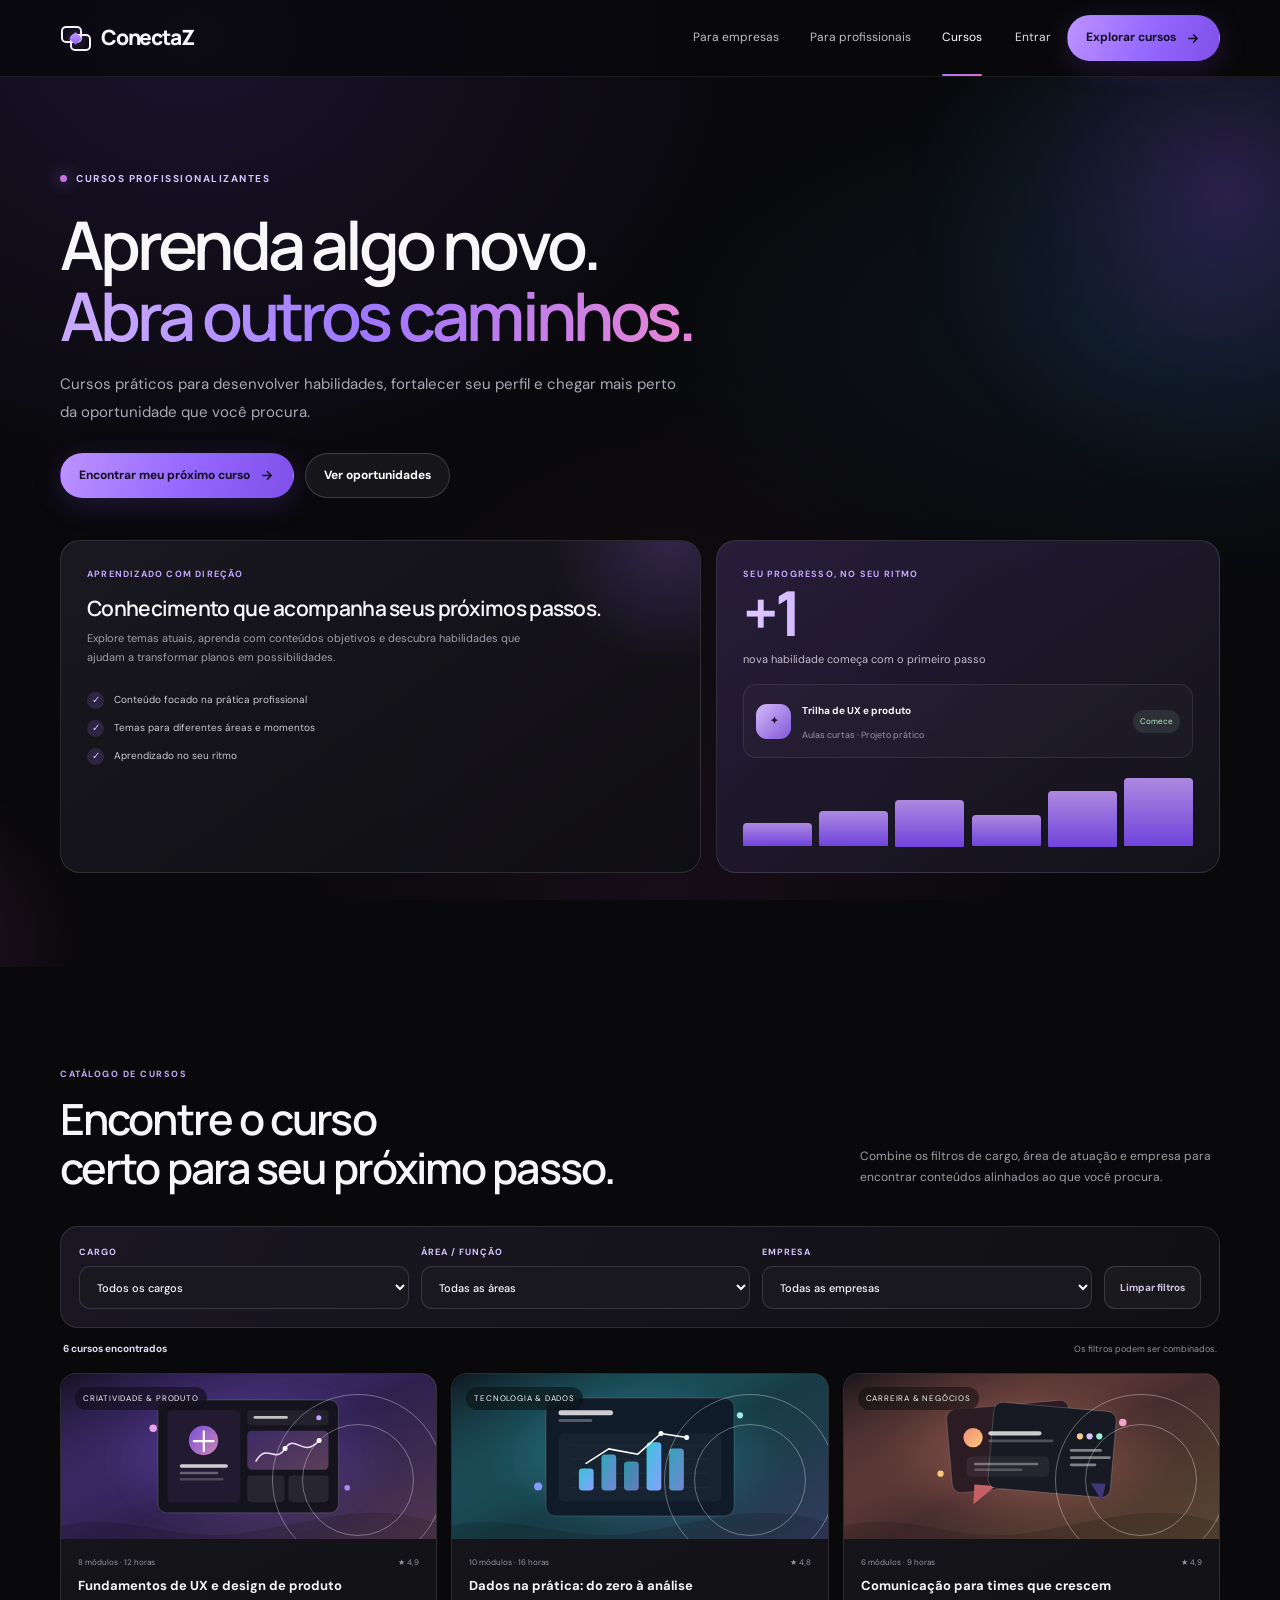
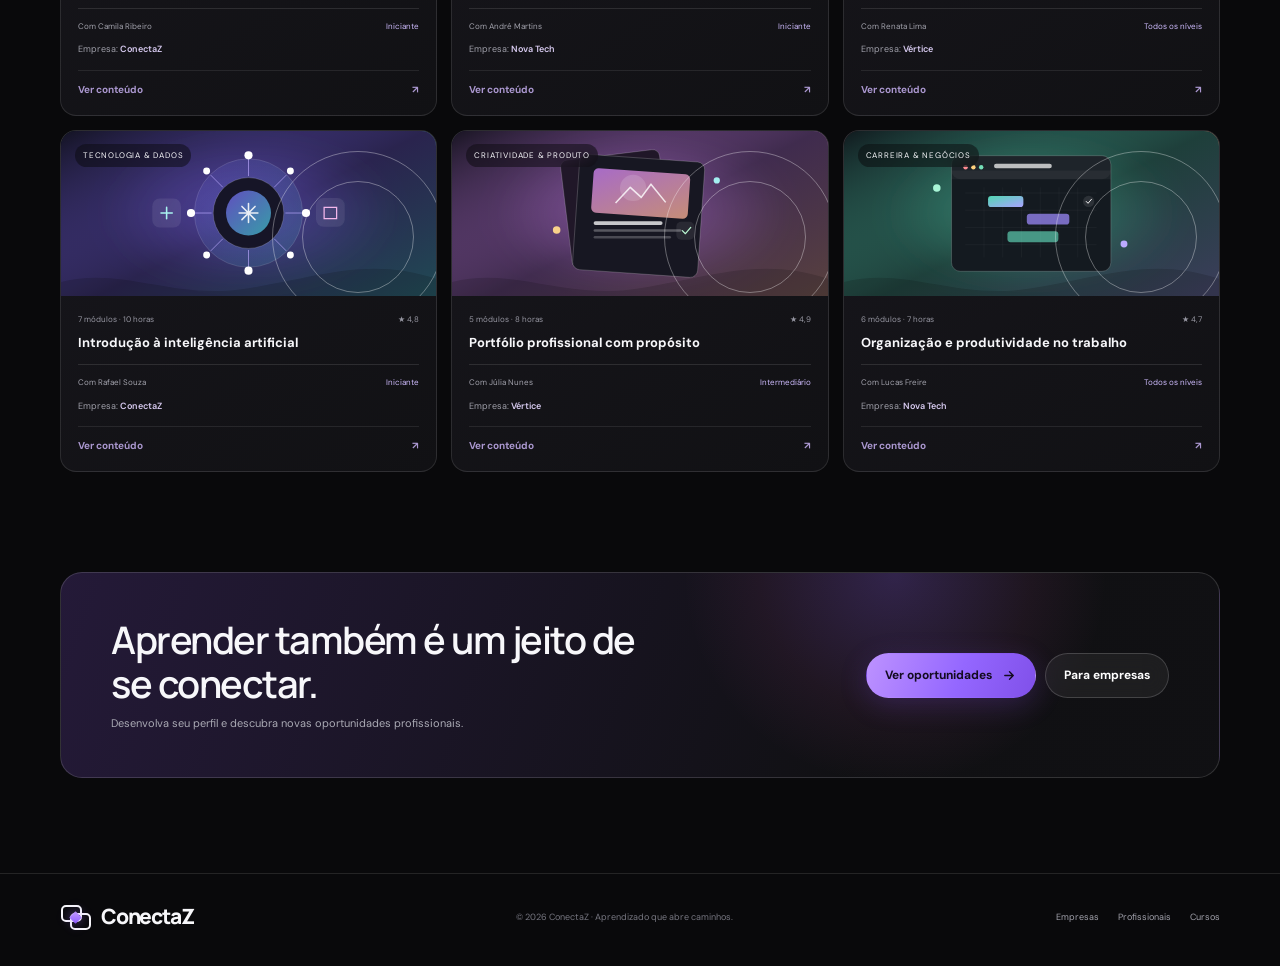
==== commit edd3ff16: "Add animated learning paths and course resources" ====
--- a/catalogo.html
+++ b/catalogo.html
@@ -5,13 +5,14 @@
 <main><section class="feature-page"><div class="wrap feature-inner"><div class="feature-intro"><div class="eyebrow reveal"><span class="eyebrow-dot"></span> Cursos profissionalizantes</div><h1 class="reveal" data-delay="1">Aprenda algo novo.<br><span class="accent">Abra outros caminhos.</span></h1><p class="hero-copy reveal" data-delay="2">Cursos práticos para desenvolver habilidades, fortalecer seu perfil e chegar mais perto da oportunidade que você procura.</p><div class="hero-ctas reveal" data-delay="3"><a class="button button-primary" href="#catalogo">Encontrar meu próximo curso <svg class="button-arrow" viewBox="0 0 16 16" fill="none" aria-hidden="true"><path d="M3 8h9M8 4l4 4-4 4" stroke="currentColor" stroke-width="1.5" stroke-linecap="round" stroke-linejoin="round"/></svg></a><a class="button button-glass" href="profissionais.html">Ver oportunidades</a></div></div>
 <div class="feature-visual"><article class="feature-panel glow reveal"><div class="panel-label">Aprendizado com direção</div><h2>Conhecimento que acompanha seus próximos passos.</h2><p>Explore temas atuais, aprenda com conteúdos objetivos e descubra habilidades que ajudam a transformar planos em possibilidades.</p><div class="benefit-list"><div class="benefit"><span class="check">✓</span> Conteúdo focado na prática profissional</div><div class="benefit"><span class="check">✓</span> Temas para diferentes áreas e momentos</div><div class="benefit"><span class="check">✓</span> Aprendizado no seu ritmo</div></div></article><article class="feature-panel metric-panel reveal" data-delay="1"><div><div class="panel-label">Seu progresso, no seu ritmo</div><div class="metric-big">+1</div><div class="metric-caption">nova habilidade começa com o primeiro passo</div><div class="listing"><span class="listing-avatar">✦</span><span><span class="listing-title">Trilha de UX e produto</span><br><span class="listing-sub">Aulas curtas · Projeto prático</span></span><span class="listing-tag">Comece</span></div></div><div class="mini-bars" aria-hidden="true"><i></i><i></i><i></i><i></i><i></i><i></i></div></article></div></div></section>
 <section class="content-section courses-section" id="catalogo"><div class="wrap"><div class="section-heading"><div><div class="section-kicker">Catálogo de cursos</div><h2>Encontre o curso<br>certo para seu próximo passo.</h2></div><p>Combine os filtros de cargo, área de atuação e empresa para encontrar conteúdos alinhados ao que você procura.</p></div><div class="catalog-filters" aria-label="Filtros do catálogo de cursos"><label class="filter-field"><span>Cargo</span><select data-course-filter="role" aria-label="Filtrar por cargo"><option value="">Todos os cargos</option><option value="designer-produto">Designer de Produto</option><option value="analista-dados">Analista de Dados</option><option value="assistente-rh">Assistente de RH</option><option value="gestor-projetos">Gestor de Projetos</option></select></label><label class="filter-field"><span>Área / função</span><select data-course-filter="function" aria-label="Filtrar por área ou função"><option value="">Todas as áreas</option><option value="design-produto">Design & Produto</option><option value="tecnologia-dados">Tecnologia & Dados</option><option value="carreira-negocios">Carreira & Negócios</option></select></label><label class="filter-field"><span>Empresa</span><select data-course-filter="company" aria-label="Filtrar por empresa"><option value="">Todas as empresas</option><option value="conectaz">ConectaZ</option><option value="nova-tech">Nova Tech</option><option value="vertice">Vértice</option></select></label><button class="clear-filters" type="button" data-clear-filters>Limpar filtros</button></div><div class="filter-summary"><strong id="course-count" aria-live="polite">6 cursos encontrados</strong><span>Os filtros podem ser combinados.</span></div><div class="course-catalog">
-<article class="course-card reveal" data-category="criatividade" data-role="designer-produto" data-function="design-produto" data-company="conectaz"><div class="course-image design"><span class="course-image-label">Criatividade & produto</span></div><div class="course-info"><div class="course-meta"><span>8 módulos · 12 horas</span><span>★ 4,9</span></div><h3>Fundamentos de UX e design de produto</h3><div class="course-bottom"><span class="instructor">Com Camila Ribeiro</span><span class="course-level">Iniciante</span></div><div class="course-provider">Empresa: <strong>ConectaZ</strong></div></div></article>
-<article class="course-card reveal" data-delay="1" data-category="tecnologia" data-role="analista-dados" data-function="tecnologia-dados" data-company="nova-tech"><div class="course-image data"><span class="course-image-label">Tecnologia & dados</span></div><div class="course-info"><div class="course-meta"><span>10 módulos · 16 horas</span><span>★ 4,8</span></div><h3>Dados na prática: do zero à análise</h3><div class="course-bottom"><span class="instructor">Com André Martins</span><span class="course-level">Iniciante</span></div><div class="course-provider">Empresa: <strong>Nova Tech</strong></div></div></article>
-<article class="course-card reveal" data-delay="2" data-category="negocios" data-role="assistente-rh" data-function="carreira-negocios" data-company="vertice"><div class="course-image people"><span class="course-image-label">Carreira & negócios</span></div><div class="course-info"><div class="course-meta"><span>6 módulos · 9 horas</span><span>★ 4,9</span></div><h3>Comunicação para times que crescem</h3><div class="course-bottom"><span class="instructor">Com Renata Lima</span><span class="course-level">Todos os níveis</span></div><div class="course-provider">Empresa: <strong>Vértice</strong></div></div></article>
-<article class="course-card reveal" data-category="tecnologia" data-role="analista-dados" data-function="tecnologia-dados" data-company="conectaz"><div class="course-image data"><span class="course-image-label">Tecnologia & dados</span></div><div class="course-info"><div class="course-meta"><span>7 módulos · 10 horas</span><span>★ 4,8</span></div><h3>Introdução à inteligência artificial</h3><div class="course-bottom"><span class="instructor">Com Rafael Souza</span><span class="course-level">Iniciante</span></div><div class="course-provider">Empresa: <strong>ConectaZ</strong></div></div></article>
-<article class="course-card reveal" data-delay="1" data-category="criatividade" data-role="designer-produto" data-function="design-produto" data-company="vertice"><div class="course-image design"><span class="course-image-label">Criatividade & produto</span></div><div class="course-info"><div class="course-meta"><span>5 módulos · 8 horas</span><span>★ 4,9</span></div><h3>Portfólio profissional com propósito</h3><div class="course-bottom"><span class="instructor">Com Júlia Nunes</span><span class="course-level">Intermediário</span></div><div class="course-provider">Empresa: <strong>Vértice</strong></div></div></article>
-<article class="course-card reveal" data-delay="2" data-category="negocios" data-role="gestor-projetos" data-function="carreira-negocios" data-company="nova-tech"><div class="course-image people"><span class="course-image-label">Carreira & negócios</span></div><div class="course-info"><div class="course-meta"><span>6 módulos · 7 horas</span><span>★ 4,7</span></div><h3>Organização e produtividade no trabalho</h3><div class="course-bottom"><span class="instructor">Com Lucas Freire</span><span class="course-level">Todos os níveis</span></div><div class="course-provider">Empresa: <strong>Nova Tech</strong></div></div></article>
+<a class="course-card reveal" data-category="criatividade" data-role="designer-produto" data-function="design-produto" data-company="conectaz" href="curso.html?curso=ux" aria-label="Abrir curso: Fundamentos de UX e design de produto"><div class="course-image design"><img src="assets/courses/ux.svg" alt="" aria-hidden="true" loading="lazy"><span class="course-image-label">Criatividade & produto</span></div><div class="course-info"><div class="course-meta"><span>8 módulos · 12 horas</span><span>★ 4,9</span></div><h3>Fundamentos de UX e design de produto</h3><div class="course-bottom"><span class="instructor">Com Camila Ribeiro</span><span class="course-level">Iniciante</span></div><div class="course-provider">Empresa: <strong>ConectaZ</strong></div><span class="course-link-hint">Ver conteúdo <span aria-hidden="true">↗</span></span></div></a>
+<a class="course-card reveal" data-delay="1" data-category="tecnologia" data-role="analista-dados" data-function="tecnologia-dados" data-company="nova-tech" href="curso.html?curso=dados" aria-label="Abrir curso: Dados na prática: do zero à análise"><div class="course-image data"><img src="assets/courses/data.svg" alt="" aria-hidden="true" loading="lazy"><span class="course-image-label">Tecnologia & dados</span></div><div class="course-info"><div class="course-meta"><span>10 módulos · 16 horas</span><span>★ 4,8</span></div><h3>Dados na prática: do zero à análise</h3><div class="course-bottom"><span class="instructor">Com André Martins</span><span class="course-level">Iniciante</span></div><div class="course-provider">Empresa: <strong>Nova Tech</strong></div><span class="course-link-hint">Ver conteúdo <span aria-hidden="true">↗</span></span></div></a>
+<a class="course-card reveal" data-delay="2" data-category="negocios" data-role="assistente-rh" data-function="carreira-negocios" data-company="vertice" href="curso.html?curso=comunicacao" aria-label="Abrir curso: Comunicação para times que crescem"><div class="course-image people"><img src="assets/courses/communication.svg" alt="" aria-hidden="true" loading="lazy"><span class="course-image-label">Carreira & negócios</span></div><div class="course-info"><div class="course-meta"><span>6 módulos · 9 horas</span><span>★ 4,9</span></div><h3>Comunicação para times que crescem</h3><div class="course-bottom"><span class="instructor">Com Renata Lima</span><span class="course-level">Todos os níveis</span></div><div class="course-provider">Empresa: <strong>Vértice</strong></div><span class="course-link-hint">Ver conteúdo <span aria-hidden="true">↗</span></span></div></a>
+<a class="course-card reveal" data-category="tecnologia" data-role="analista-dados" data-function="tecnologia-dados" data-company="conectaz" href="curso.html?curso=ia" aria-label="Abrir curso: Introdução à inteligência artificial"><div class="course-image data"><img src="assets/courses/ai.svg" alt="" aria-hidden="true" loading="lazy"><span class="course-image-label">Tecnologia & dados</span></div><div class="course-info"><div class="course-meta"><span>7 módulos · 10 horas</span><span>★ 4,8</span></div><h3>Introdução à inteligência artificial</h3><div class="course-bottom"><span class="instructor">Com Rafael Souza</span><span class="course-level">Iniciante</span></div><div class="course-provider">Empresa: <strong>ConectaZ</strong></div><span class="course-link-hint">Ver conteúdo <span aria-hidden="true">↗</span></span></div></a>
+<a class="course-card reveal" data-delay="1" data-category="criatividade" data-role="designer-produto" data-function="design-produto" data-company="vertice" href="curso.html?curso=portfolio" aria-label="Abrir curso: Portfólio profissional com propósito"><div class="course-image design"><img src="assets/courses/portfolio.svg" alt="" aria-hidden="true" loading="lazy"><span class="course-image-label">Criatividade & produto</span></div><div class="course-info"><div class="course-meta"><span>5 módulos · 8 horas</span><span>★ 4,9</span></div><h3>Portfólio profissional com propósito</h3><div class="course-bottom"><span class="instructor">Com Júlia Nunes</span><span class="course-level">Intermediário</span></div><div class="course-provider">Empresa: <strong>Vértice</strong></div><span class="course-link-hint">Ver conteúdo <span aria-hidden="true">↗</span></span></div></a>
+<a class="course-card reveal" data-delay="2" data-category="negocios" data-role="gestor-projetos" data-function="carreira-negocios" data-company="nova-tech" href="curso.html?curso=produtividade" aria-label="Abrir curso: Organização e produtividade no trabalho"><div class="course-image people"><img src="assets/courses/productivity.svg" alt="" aria-hidden="true" loading="lazy"><span class="course-image-label">Carreira & negócios</span></div><div class="course-info"><div class="course-meta"><span>6 módulos · 7 horas</span><span>★ 4,7</span></div><h3>Organização e produtividade no trabalho</h3><div class="course-bottom"><span class="instructor">Com Lucas Freire</span><span class="course-level">Todos os níveis</span></div><div class="course-provider">Empresa: <strong>Nova Tech</strong></div><span class="course-link-hint">Ver conteúdo <span aria-hidden="true">↗</span></span></div></a>
 <div class="no-results" data-no-results hidden>Nenhum curso encontrado. Altere ou limpe os filtros para ver outras opções.</div>
 </div></div></section>
 <section class="final-cta"><div class="wrap"><div class="cta-panel"><div><h2>Aprender também é um jeito de se conectar.</h2><p>Desenvolva seu perfil e descubra novas oportunidades profissionais.</p></div><div class="cta-actions"><a class="button button-primary" href="profissionais.html">Ver oportunidades <svg class="button-arrow" viewBox="0 0 16 16" fill="none" aria-hidden="true"><path d="M3 8h9M8 4l4 4-4 4" stroke="currentColor" stroke-width="1.5" stroke-linecap="round" stroke-linejoin="round"/></svg></a><a class="button button-glass" href="empresas.html">Para empresas</a></div></div></div></section></main>
 <footer class="footer"><div class="wrap footer-inner"><a class="brand" href="index.html"><span class="brand-symbol" aria-hidden="true"><i class="brand-diamond"></i></span><span>ConectaZ</span></a><div class="footer-note">© 2026 ConectaZ · Aprendizado que abre caminhos.</div><div class="footer-links"><a href="empresas.html">Empresas</a><a href="profissionais.html">Profissionais</a><a href="catalogo.html">Cursos</a></div></div></footer></div></body></html>
+
--- a/site.css
+++ b/site.css
@@ -16,3 +16,42 @@
 @media(prefers-reduced-motion:reduce){*,*::before,*::after{scroll-behavior:auto!important;animation-duration:.01ms!important;animation-iteration-count:1!important;transition-duration:.01ms!important}.reveal{opacity:1;transform:none}}
 .featured-section{padding-top:74px}.featured-action{display:flex;justify-content:center;margin-top:26px}.catalog-filters{display:grid;grid-template-columns:repeat(3,minmax(0,1fr)) auto;align-items:end;gap:12px;padding:18px;border:1px solid var(--line);border-radius:18px;background:linear-gradient(115deg,rgba(27,24,36,.94),rgba(17,17,20,.94));margin:24px 0 13px}.filter-field{display:grid;gap:7px;min-width:0}.filter-field span{font-size:9px;text-transform:uppercase;letter-spacing:1px;color:#d5c5ff;font-weight:700}.filter-field select{width:100%;height:43px;padding:0 36px 0 13px;border-radius:11px;border:1px solid rgba(255,255,255,.13);background-color:#19181f;color:#f7f7fa;font:500 11px 'DM Sans',sans-serif;outline:none;cursor:pointer}.filter-field select:focus{border-color:#a77aff;box-shadow:0 0 0 3px rgba(163,122,255,.14)}.filter-field option{background:#17161c;color:#f7f7fa}.clear-filters{height:43px;padding:0 15px;border:1px solid rgba(255,255,255,.15);border-radius:11px;background:rgba(255,255,255,.04);color:#d1c5e7;font-size:10px;font-weight:700;white-space:nowrap;cursor:pointer;transition:background .2s,border-color .2s}.clear-filters:hover{background:rgba(163,122,255,.12);border-color:rgba(163,122,255,.4)}.filter-summary{display:flex;justify-content:space-between;align-items:center;gap:12px;color:#92929d;font-size:9px;margin:0 3px 16px}.filter-summary strong{color:#e3dcf4;font-size:10px}.course-provider{margin-top:10px;color:#9f9fa9;font-size:9px}.course-provider strong{color:#d9ccf2;font-weight:600}.no-results{grid-column:1/-1;border:1px dashed rgba(255,255,255,.2);border-radius:16px;padding:34px 20px;text-align:center;background:rgba(255,255,255,.025);color:#c5c5ce;font-size:12px}.no-results[hidden]{display:none}
 @media(max-width:700px){.catalog-filters{grid-template-columns:1fr 1fr;padding:14px;gap:12px}.clear-filters{grid-column:1/-1}.filter-summary{align-items:flex-start;flex-direction:column;gap:4px}.featured-section{padding-top:58px}}
+
+/* Motion and course learning experience */
+.course-card{display:block;color:inherit;text-decoration:none;cursor:pointer;transform:translateZ(0)}
+.course-image img{position:absolute;inset:0;z-index:0;width:100%;height:100%;object-fit:cover;transition:transform .7s var(--ease),filter .5s ease}
+.course-image:before,.course-image:after{z-index:1;pointer-events:none}
+.course-image-label{z-index:2}
+.course-card:hover .course-image img{transform:scale(1.055);filter:saturate(1.12)}
+.course-link-hint{display:flex;align-items:center;justify-content:space-between;margin-top:13px;padding-top:11px;border-top:1px solid var(--line);font-size:10px;font-weight:700;color:#d2baff;opacity:.8;transition:color .2s,opacity .2s,transform .25s var(--ease)}
+.course-card:hover .course-link-hint{color:#fff;opacity:1;transform:translateX(2px)}
+.course-card:focus-visible{outline:2px solid var(--purple);outline-offset:4px}
+.path-card,.feature-panel,.cta-panel,.course-progress-card,.resource-panel,.sidebar-link,.module-item{transition:transform .35s var(--ease),border-color .3s ease,box-shadow .35s ease,background-color .3s ease}
+.path-card:hover,.feature-panel:hover,.course-progress-card:hover,.resource-panel:hover{transform:translateY(-3px);border-color:rgba(185,151,255,.3);box-shadow:0 18px 55px rgba(87,54,148,.12)}
+.step{transition:transform .3s var(--ease),border-color .3s ease}.step:hover{transform:translateX(5px);border-color:rgba(177,137,255,.35)}
+.trust-stat{transition:transform .3s var(--ease),color .25s}.trust-stat:hover{transform:translateY(-3px);color:#d7c3ff}
+.section-heading h2,.feature-intro h1{animation:text-arrive .85s var(--ease) both}
+.loader-quote{width:min(520px,calc(100vw - 48px));margin:0;text-align:center;animation:quote-arrive .55s var(--ease) both}
+.loader-quote span{display:block;font:500 clamp(17px,2.4vw,23px)/1.45 Manrope,sans-serif;letter-spacing:-.45px;color:#f5efff}
+.loader-quote cite{display:block;margin-top:12px;font:normal 10px/1.5 'DM Sans',sans-serif;letter-spacing:.55px;color:#b9a8d9}
+.loader-quote a{color:inherit;border-bottom:1px solid rgba(194,156,255,.42)}
+.loader-track{margin-top:1px}
+@keyframes text-arrive{from{opacity:0;transform:translateY(15px);filter:blur(5px)}to{opacity:1;transform:translateY(0);filter:blur(0)}}
+@keyframes quote-arrive{from{opacity:0;transform:translateY(10px)}to{opacity:1;transform:translateY(0)}}
+
+.course-detail-hero{position:relative;overflow:hidden;padding:65px 0 59px;border-bottom:1px solid rgba(255,255,255,.06)}
+.course-detail-hero:before{content:"";position:absolute;width:640px;height:640px;right:-180px;top:-320px;border-radius:50%;background:radial-gradient(circle,rgba(150,102,255,.22),rgba(75,103,204,.08) 40%,transparent 70%);animation:drift 15s ease-in-out infinite alternate;pointer-events:none}
+.course-detail-grid{position:relative;display:grid;grid-template-columns:1.1fr .9fr;align-items:center;gap:58px}
+.course-detail-copy{position:relative;z-index:1}.back-link{display:inline-flex;align-items:center;gap:9px;color:#aaa5b5;font-size:11px;margin-bottom:30px;transition:color .2s,transform .2s}.back-link:hover{color:white;transform:translateX(-3px)}
+.course-detail-copy h1{max-width:690px;margin:15px 0 15px;font:700 clamp(39px,5.1vw,65px)/1.04 Manrope,sans-serif;letter-spacing:-3.4px}
+.course-detail-copy .hero-copy{max-width:590px;font-size:14px;line-height:1.8}
+.course-facts{display:flex;flex-wrap:wrap;gap:8px;margin-top:24px}.course-facts span{border:1px solid rgba(255,255,255,.13);border-radius:999px;padding:7px 11px;color:#d5cce5;background:rgba(255,255,255,.04);font-size:10px}
+.course-instructor{display:flex;align-items:center;gap:11px;margin-top:25px;color:#aaa5b3;font-size:10px;line-height:1.55}.course-instructor strong{color:#f4f1f8;font-size:11px;font-weight:600}.instructor-avatar{width:37px;height:37px;border:1px solid rgba(255,255,255,.18);border-radius:50%;display:grid;place-items:center;background:linear-gradient(145deg,#d8bcff,#805bd5);color:#21152d;font-size:10px;font-weight:800}
+.course-detail-art{position:relative;isolation:isolate;overflow:hidden;border:1px solid rgba(255,255,255,.14);border-radius:26px;background:linear-gradient(140deg,rgba(137,94,232,.13),rgba(255,255,255,.025));box-shadow:0 24px 80px rgba(3,3,9,.35);animation:card-float 7s ease-in-out infinite}.course-detail-art:after{content:"";position:absolute;inset:0;z-index:1;background:linear-gradient(180deg,transparent 65%,rgba(9,9,11,.45));pointer-events:none}.course-detail-art img{display:block;width:100%;aspect-ratio:1.65/1;object-fit:cover}.cover-note{position:absolute;z-index:2;left:18px;bottom:16px;display:flex;align-items:center;gap:9px;padding:8px 12px;border:1px solid rgba(255,255,255,.17);border-radius:999px;background:rgba(12,12,16,.58);backdrop-filter:blur(12px);font-size:9px;color:#f3edf9}
+.course-content-section{padding:54px 0 88px}.course-layout{display:grid;grid-template-columns:minmax(0,1.45fr) minmax(260px,.65fr);gap:26px;align-items:start}.course-main-column{display:grid;gap:30px;min-width:0}.course-sidebar{display:grid;gap:14px;position:sticky;top:98px}.course-progress-card,.resource-panel{border:1px solid var(--line);border-radius:18px;background:linear-gradient(145deg,rgba(27,25,34,.95),rgba(15,15,18,.96));padding:22px}.progress-heading,.curriculum-heading{display:flex;align-items:flex-end;justify-content:space-between;gap:14px}.progress-heading h2,.curriculum-heading h2,.resource-panel h2{font:600 clamp(19px,2.4vw,25px)/1.2 Manrope,sans-serif;letter-spacing:-.8px;margin:4px 0 0}.progress-heading>strong{font-size:11px;color:#d4c1ff;white-space:nowrap}.course-progress{height:7px;margin:19px 0 10px}.course-progress span{width:0;transition:width .65s var(--ease)}.course-progress-card>p,.resource-panel>p{font-size:10px;line-height:1.7;color:#9e9ba8;margin:0}.curriculum-heading{align-items:end;margin-bottom:14px}.curriculum-heading>span{font-size:9px;color:#aaa3b4;white-space:nowrap}.module-list{display:grid;gap:9px}
+.module-item{overflow:hidden;border:1px solid var(--line);border-radius:15px;background:linear-gradient(145deg,rgba(24,23,30,.92),rgba(15,15,18,.96))}.module-item[open]{border-color:rgba(163,122,255,.31);box-shadow:0 12px 35px rgba(77,51,127,.1)}.module-item summary{display:flex;align-items:center;gap:13px;list-style:none;padding:16px 18px;cursor:pointer}.module-item summary::-webkit-details-marker{display:none}.module-number{display:grid;place-items:center;width:35px;height:35px;flex:none;border:1px solid rgba(172,132,255,.3);border-radius:11px;background:rgba(157,112,255,.1);color:#d2bcff;font-size:10px;font-weight:700}.module-name{display:grid;gap:3px;min-width:0}.module-name strong{font-size:12px;font-weight:650}.module-name small{color:#93909e;font-size:9px}.module-chevron{margin-left:auto;width:25px;height:25px;display:grid;place-items:center;border-radius:50%;background:rgba(255,255,255,.05);color:#c9b6ee;font-size:15px;transition:transform .25s}.module-item[open] .module-chevron{transform:rotate(45deg)}.module-lessons{padding:0 12px 9px 65px}.lesson-item{width:100%;display:flex;align-items:center;gap:10px;padding:11px 8px;text-align:left;border:0;border-top:1px solid rgba(255,255,255,.055);background:transparent;color:#d8d5df;cursor:pointer;transition:background .2s,color .2s,padding .2s}.lesson-item:hover,.lesson-item.is-active{background:rgba(161,119,255,.09);color:white;padding-left:12px}.lesson-item.is-complete .lesson-play-small{background:rgba(94,220,168,.18);color:#a4f0ce}.lesson-play{display:grid;place-items:center;width:35px;height:35px;flex:none;border:1px solid rgba(184,151,255,.22);border-radius:50%;background:rgba(163,122,255,.1);color:#d8c4ff;font-size:10px}.lesson-play-small{width:23px;height:23px;font-size:7px}.lesson-name{font-size:10px;line-height:1.45}.lesson-status{margin-left:auto;color:#92909d;font-size:9px;white-space:nowrap}
+.lesson-workspace{overflow:hidden;border:1px solid rgba(255,255,255,.12);border-radius:20px;background:linear-gradient(155deg,rgba(28,25,37,.95),rgba(14,14,18,.97));min-height:290px}.lesson-empty{min-height:290px;display:flex;align-items:center;gap:18px;padding:28px}.lesson-empty h2{font:600 21px Manrope,sans-serif;margin:3px 0 7px}.lesson-empty p{max-width:430px;color:#a09ca9;font-size:11px;line-height:1.7;margin:0}.lesson-player-top{display:flex;align-items:center;gap:11px;padding:17px 21px;background:rgba(255,255,255,.035);border-bottom:1px solid var(--line);color:#bfb6cf;font-size:9px;letter-spacing:.55px}.lesson-player-top .lesson-minutes{margin-left:auto;color:#9e9aa7;letter-spacing:0}.lesson-content{padding:24px}.lesson-content h2{font:600 clamp(21px,3vw,28px)/1.2 Manrope,sans-serif;letter-spacing:-.8px;margin:5px 0 10px}.lesson-content>p{max-width:710px;color:#c0bdc7;font-size:12px;line-height:1.8}.lesson-insight{display:flex;gap:12px;margin:20px 0;padding:15px;border:1px solid rgba(174,139,255,.18);border-radius:14px;background:linear-gradient(110deg,rgba(131,91,203,.14),rgba(255,255,255,.025))}.insight-icon{width:28px;height:28px;flex:none;display:grid;place-items:center;border-radius:9px;background:rgba(170,130,255,.18);color:#dbc7ff}.lesson-insight strong{font-size:10px}.lesson-insight p{margin:4px 0 0;color:#a9a5b1;font-size:10px;line-height:1.65}.lesson-footer{display:flex;align-items:center;justify-content:space-between;gap:14px;margin-top:18px;padding-top:16px;border-top:1px solid var(--line)}.lesson-footer>span{font-size:9px;color:#9995a2}.lesson-footer .button{font-size:10px;padding:10px 14px}
+.resource-panel h2{margin:6px 0 8px}.resource-list{display:grid;gap:8px;margin-top:17px}.resource-card{display:flex;align-items:center;gap:10px;min-width:0;padding:11px;border:1px solid rgba(255,255,255,.09);border-radius:12px;background:rgba(255,255,255,.025);transition:transform .24s var(--ease),background .24s,border-color .24s}.resource-card:hover{transform:translateX(3px);border-color:rgba(180,146,255,.32);background:rgba(157,112,255,.07)}.resource-icon{display:grid;place-items:center;width:32px;height:32px;flex:none;border-radius:10px;font-size:8px;font-weight:800}.resource-pdf{background:rgba(255,131,153,.13);color:#ffb0bf}.resource-check{background:rgba(105,220,170,.12);color:#a9f4ce}.resource-template{background:rgba(161,127,255,.16);color:#d4baff}.resource-card>span:nth-child(2){display:grid;gap:3px;min-width:0}.resource-card strong{font-size:9px}.resource-card small{font-size:8px;line-height:1.4;color:#95919e}.resource-download{margin-left:auto;color:#d0baff;font-size:16px}.course-quote-card{position:relative;overflow:hidden;padding:20px;border:1px solid rgba(204,171,255,.18);border-radius:17px;background:linear-gradient(130deg,rgba(111,70,181,.16),rgba(216,98,188,.065) 55%,rgba(255,255,255,.025))}.course-quote-card:after{content:"";position:absolute;width:140px;height:140px;right:-75px;bottom:-80px;border-radius:50%;background:radial-gradient(circle,rgba(197,147,255,.2),transparent 70%)}.quote-mark{font:700 48px/.8 Georgia,serif;color:#c5a5ff}.course-quote-card p{position:relative;z-index:1;margin:7px 0 10px;font:500 14px/1.5 Manrope,sans-serif}.course-quote-card>span{font-size:8px;color:#aca4b8}.sidebar-link{display:flex;align-items:center;gap:11px;padding:14px;border:1px solid var(--line);border-radius:14px;background:rgba(255,255,255,.025)}.sidebar-link:hover{transform:translateY(-3px);border-color:rgba(180,146,255,.34);background:rgba(157,112,255,.06)}.sidebar-icon{display:grid;place-items:center;width:34px;height:34px;flex:none;border-radius:11px;background:rgba(157,112,255,.14);color:#d7c2ff}.sidebar-link>span:nth-child(2){display:grid;gap:4px}.sidebar-link strong{font-size:9px}.sidebar-link small{font-size:8px;color:#96929f}.sidebar-link>span:last-child{margin-left:auto;color:#cbb6f2}
+@media(max-width:900px){.course-detail-grid{gap:30px}.course-layout{grid-template-columns:minmax(0,1.2fr) minmax(240px,.8fr);gap:17px}.course-sidebar{top:88px}}
+@media(max-width:700px){.course-detail-hero{padding:36px 0 38px}.course-detail-grid{grid-template-columns:1fr;gap:25px}.back-link{margin-bottom:23px}.course-detail-copy h1{font-size:42px;letter-spacing:-2.5px}.course-detail-copy .hero-copy{font-size:12px}.course-detail-art{border-radius:19px}.course-detail-art img{aspect-ratio:1.7/1}.course-content-section{padding:36px 0 67px}.course-layout{grid-template-columns:1fr;gap:22px}.course-sidebar{position:static;grid-row:2}.course-main-column{gap:23px}.course-progress-card,.resource-panel{padding:18px}.module-item summary{padding:14px 13px;gap:10px}.module-lessons{padding-left:48px;padding-right:8px}.lesson-content{padding:19px}.lesson-footer{align-items:flex-start;flex-direction:column}.lesson-footer .button{width:100%}.lesson-empty{align-items:flex-start;flex-direction:column;padding:22px}.course-sidebar{gap:11px}.loader-quote{width:min(450px,calc(100vw - 38px))}}
+@media(prefers-reduced-motion:reduce){.course-detail-art{animation:none}.course-card,.path-card,.feature-panel,.course-progress-card,.resource-card,.module-item,.sidebar-link{transition:none}}
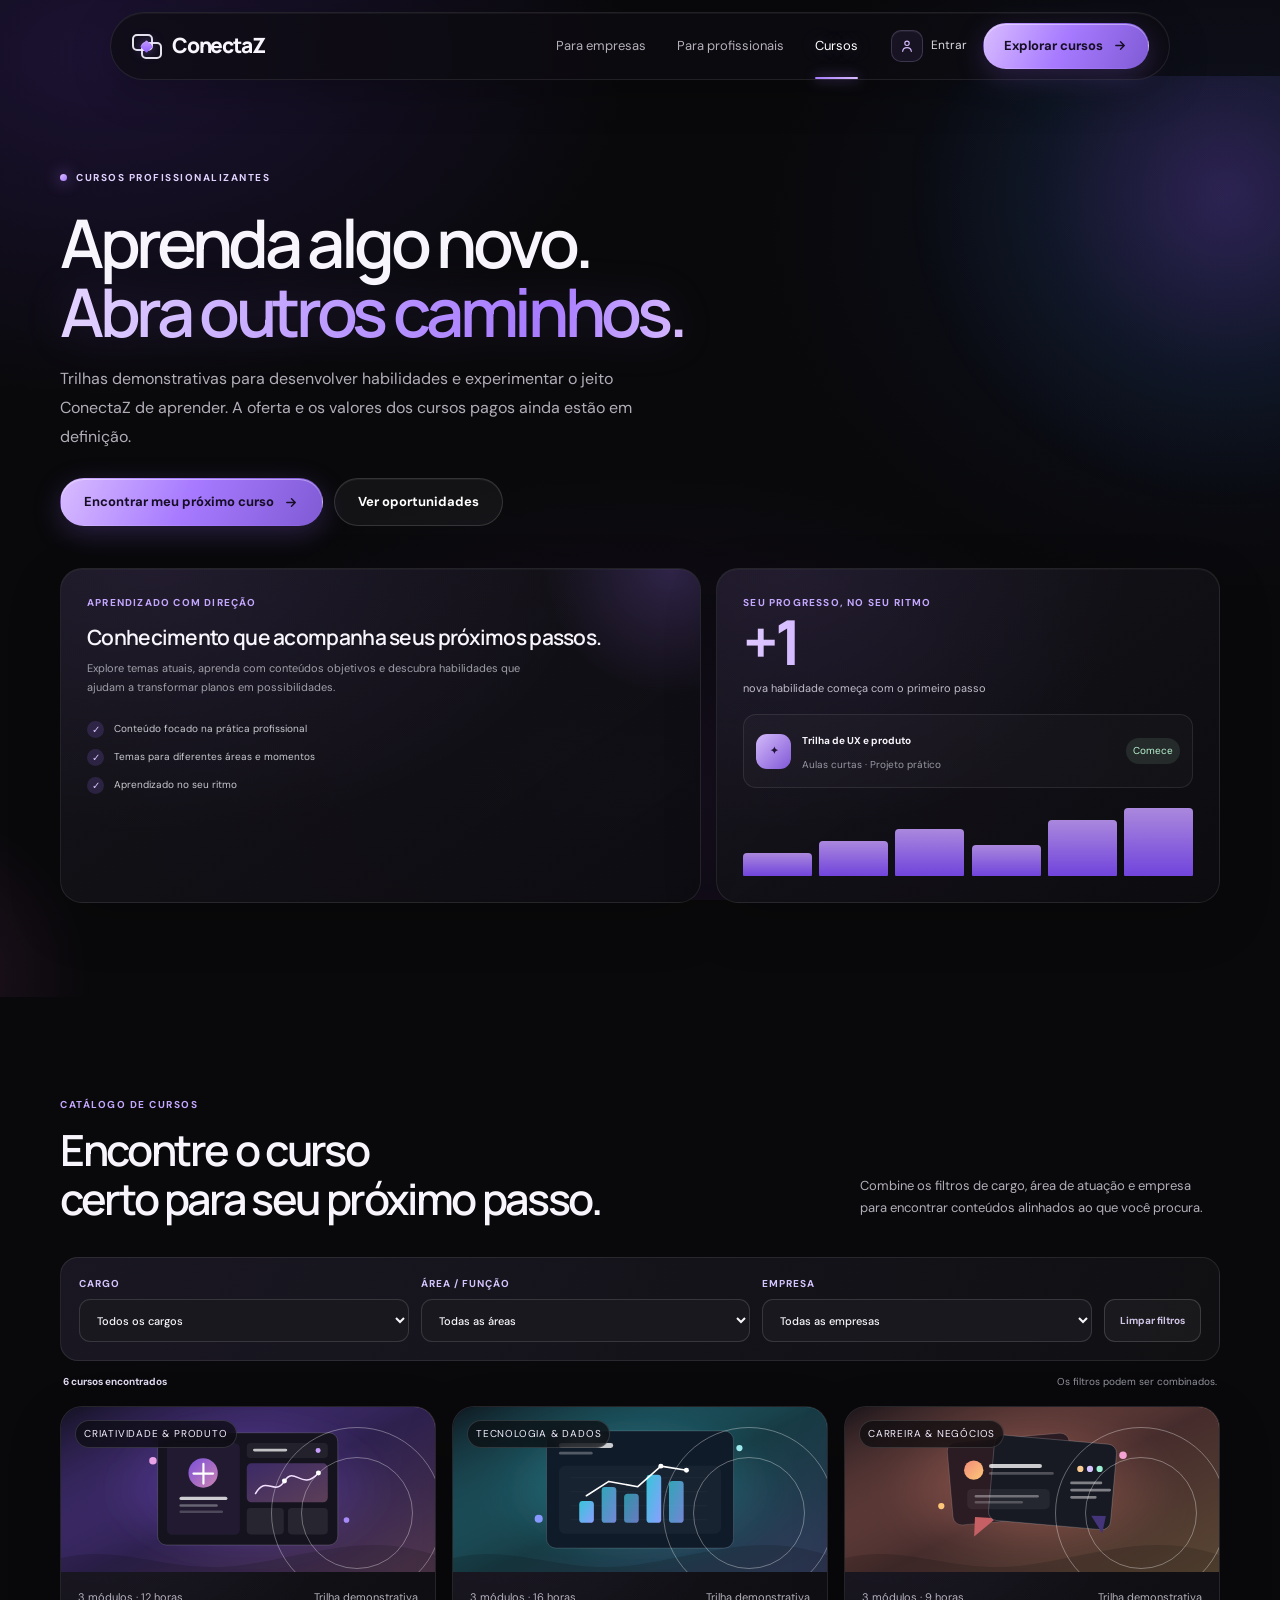
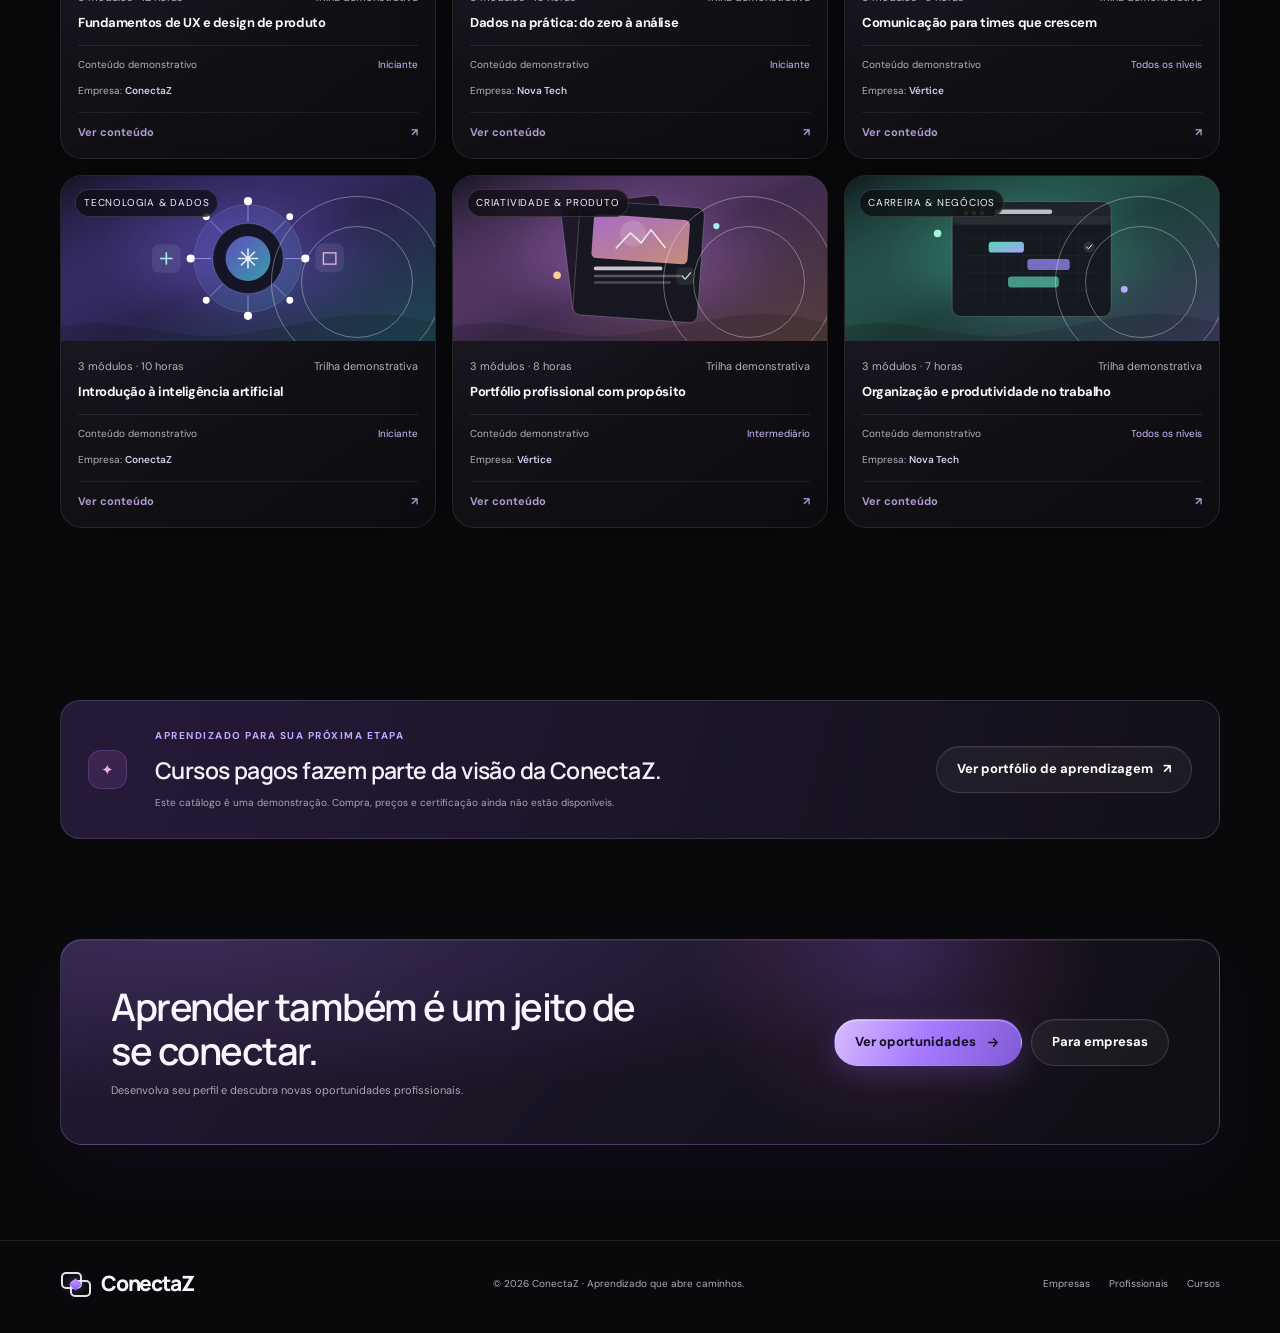
==== commit 322dbe7c: "Add dedicated ConectaZ login page" ====
--- a/catalogo.html
+++ b/catalogo.html
@@ -1,18 +1,17 @@
 <!doctype html>
-<html lang="pt-BR"><head><meta charset="utf-8"><meta name="viewport" content="width=device-width, initial-scale=1"><meta name="theme-color" content="#09090b"><meta name="description" content="Cursos profissionalizantes para abrir novos caminhos com a ConectaZ."><title>Cursos profissionalizantes — ConectaZ</title><link rel="stylesheet" href="site.css"><script src="site.js" defer></script></head>
-<body><div class="page-loader" role="status" aria-live="polite" aria-label="Carregando próxima página"><div class="loader-content"><div class="loader-orbit"><span class="brand-symbol" aria-hidden="true"><i class="brand-diamond"></i></span></div><div class="loader-text">Conectando caminhos</div><div class="loader-track"></div></div></div><div class="page-shell">
-<header class="site-header"><div class="wrap nav"><a class="brand" href="index.html" aria-label="ConectaZ, início"><span class="brand-symbol" aria-hidden="true"><i class="brand-diamond"></i></span><span>ConectaZ</span></a><nav class="nav-links" id="nav-links" aria-label="Navegação principal"><a href="empresas.html">Para empresas</a><a href="profissionais.html">Para profissionais</a><a href="catalogo.html" aria-current="page">Cursos</a></nav><div class="nav-actions"><a class="login" href="profissionais.html">Entrar</a><a class="button button-primary" href="#catalogo">Explorar cursos <svg class="button-arrow" viewBox="0 0 16 16" fill="none" aria-hidden="true"><path d="M3 8h9M8 4l4 4-4 4" stroke="currentColor" stroke-width="1.5" stroke-linecap="round" stroke-linejoin="round"/></svg></a><button class="menu-toggle" aria-label="Abrir menu" aria-expanded="false" aria-controls="nav-links"><svg width="18" height="18" viewBox="0 0 24 24" fill="none" aria-hidden="true"><path d="M4 7h16M4 12h16M4 17h16" stroke="currentColor" stroke-width="1.7" stroke-linecap="round"/></svg></button></div></div></header>
-<main><section class="feature-page"><div class="wrap feature-inner"><div class="feature-intro"><div class="eyebrow reveal"><span class="eyebrow-dot"></span> Cursos profissionalizantes</div><h1 class="reveal" data-delay="1">Aprenda algo novo.<br><span class="accent">Abra outros caminhos.</span></h1><p class="hero-copy reveal" data-delay="2">Cursos práticos para desenvolver habilidades, fortalecer seu perfil e chegar mais perto da oportunidade que você procura.</p><div class="hero-ctas reveal" data-delay="3"><a class="button button-primary" href="#catalogo">Encontrar meu próximo curso <svg class="button-arrow" viewBox="0 0 16 16" fill="none" aria-hidden="true"><path d="M3 8h9M8 4l4 4-4 4" stroke="currentColor" stroke-width="1.5" stroke-linecap="round" stroke-linejoin="round"/></svg></a><a class="button button-glass" href="profissionais.html">Ver oportunidades</a></div></div>
+<html lang="pt-BR"><head><meta charset="utf-8"><meta name="viewport" content="width=device-width, initial-scale=1"><meta name="theme-color" content="#09090b"><meta name="description" content="Explore trilhas demonstrativas da ConectaZ em produto, dados, comunicação, inteligência artificial e carreira."><link rel="canonical" href="https://lucasalexandrevasconcellos.github.io/ConectaZ-Beta/catalogo.html"><meta property="og:type" content="website"><meta property="og:locale" content="pt_BR"><meta property="og:site_name" content="ConectaZ"><meta property="og:title" content="Cursos profissionalizantes — ConectaZ"><meta property="og:description" content="Explore trilhas demonstrativas da ConectaZ em produto, dados, comunicação, inteligência artificial e carreira."><meta property="og:url" content="https://lucasalexandrevasconcellos.github.io/ConectaZ-Beta/catalogo.html"><meta property="og:image" content="https://lucasalexandrevasconcellos.github.io/ConectaZ-Beta/assets/og/cursos.png"><meta property="og:image:alt" content="ConectaZ — talentos, empresas e aprendizado"><meta name="twitter:card" content="summary_large_image"><meta name="twitter:title" content="Cursos profissionalizantes — ConectaZ"><meta name="twitter:description" content="Explore trilhas demonstrativas da ConectaZ em produto, dados, comunicação, inteligência artificial e carreira."><meta name="twitter:image" content="https://lucasalexandrevasconcellos.github.io/ConectaZ-Beta/assets/og/cursos.png"><title>Cursos profissionalizantes — ConectaZ</title><link rel="stylesheet" href="site.css"><script src="courses-data.js" defer></script><script src="site.js" defer></script></head>
+<body><div class="page-shell">
+<header class="site-header"><div class="wrap nav"><a class="brand" href="index.html" aria-label="ConectaZ, início"><span class="brand-symbol" aria-hidden="true"><i class="brand-diamond"></i></span><span>ConectaZ</span></a><nav class="nav-links" id="nav-links" aria-label="Navegação principal"><a href="empresas.html">Para empresas</a><a href="profissionais.html">Para profissionais</a><a href="catalogo.html" aria-current="page">Cursos</a></nav><div class="nav-actions"><a class="login" href="login.html">Entrar</a><a class="button button-primary" href="#catalogo">Explorar cursos <svg class="button-arrow" viewBox="0 0 16 16" fill="none" aria-hidden="true"><path d="M3 8h9M8 4l4 4-4 4" stroke="currentColor" stroke-width="1.5" stroke-linecap="round" stroke-linejoin="round"/></svg></a><button class="menu-toggle" aria-label="Abrir menu" aria-expanded="false" aria-controls="nav-links"><svg width="18" height="18" viewBox="0 0 24 24" fill="none" aria-hidden="true"><path d="M4 7h16M4 12h16M4 17h16" stroke="currentColor" stroke-width="1.7" stroke-linecap="round"/></svg></button></div></div></header>
+<main><section class="feature-page"><div class="wrap feature-inner"><div class="feature-intro"><div class="eyebrow reveal"><span class="eyebrow-dot"></span> Cursos profissionalizantes</div><h1 class="reveal" data-delay="1">Aprenda algo novo.<br><span class="accent">Abra outros caminhos.</span></h1><p class="hero-copy reveal" data-delay="2">Trilhas demonstrativas para desenvolver habilidades e experimentar o jeito ConectaZ de aprender. A oferta e os valores dos cursos pagos ainda estão em definição.</p><div class="hero-ctas reveal" data-delay="3"><a class="button button-primary" href="#catalogo">Encontrar meu próximo curso <svg class="button-arrow" viewBox="0 0 16 16" fill="none" aria-hidden="true"><path d="M3 8h9M8 4l4 4-4 4" stroke="currentColor" stroke-width="1.5" stroke-linecap="round" stroke-linejoin="round"/></svg></a><a class="button button-glass" href="profissionais.html">Ver oportunidades</a></div></div>
 <div class="feature-visual"><article class="feature-panel glow reveal"><div class="panel-label">Aprendizado com direção</div><h2>Conhecimento que acompanha seus próximos passos.</h2><p>Explore temas atuais, aprenda com conteúdos objetivos e descubra habilidades que ajudam a transformar planos em possibilidades.</p><div class="benefit-list"><div class="benefit"><span class="check">✓</span> Conteúdo focado na prática profissional</div><div class="benefit"><span class="check">✓</span> Temas para diferentes áreas e momentos</div><div class="benefit"><span class="check">✓</span> Aprendizado no seu ritmo</div></div></article><article class="feature-panel metric-panel reveal" data-delay="1"><div><div class="panel-label">Seu progresso, no seu ritmo</div><div class="metric-big">+1</div><div class="metric-caption">nova habilidade começa com o primeiro passo</div><div class="listing"><span class="listing-avatar">✦</span><span><span class="listing-title">Trilha de UX e produto</span><br><span class="listing-sub">Aulas curtas · Projeto prático</span></span><span class="listing-tag">Comece</span></div></div><div class="mini-bars" aria-hidden="true"><i></i><i></i><i></i><i></i><i></i><i></i></div></article></div></div></section>
 <section class="content-section courses-section" id="catalogo"><div class="wrap"><div class="section-heading"><div><div class="section-kicker">Catálogo de cursos</div><h2>Encontre o curso<br>certo para seu próximo passo.</h2></div><p>Combine os filtros de cargo, área de atuação e empresa para encontrar conteúdos alinhados ao que você procura.</p></div><div class="catalog-filters" aria-label="Filtros do catálogo de cursos"><label class="filter-field"><span>Cargo</span><select data-course-filter="role" aria-label="Filtrar por cargo"><option value="">Todos os cargos</option><option value="designer-produto">Designer de Produto</option><option value="analista-dados">Analista de Dados</option><option value="assistente-rh">Assistente de RH</option><option value="gestor-projetos">Gestor de Projetos</option></select></label><label class="filter-field"><span>Área / função</span><select data-course-filter="function" aria-label="Filtrar por área ou função"><option value="">Todas as áreas</option><option value="design-produto">Design & Produto</option><option value="tecnologia-dados">Tecnologia & Dados</option><option value="carreira-negocios">Carreira & Negócios</option></select></label><label class="filter-field"><span>Empresa</span><select data-course-filter="company" aria-label="Filtrar por empresa"><option value="">Todas as empresas</option><option value="conectaz">ConectaZ</option><option value="nova-tech">Nova Tech</option><option value="vertice">Vértice</option></select></label><button class="clear-filters" type="button" data-clear-filters>Limpar filtros</button></div><div class="filter-summary"><strong id="course-count" aria-live="polite">6 cursos encontrados</strong><span>Os filtros podem ser combinados.</span></div><div class="course-catalog">
-<a class="course-card reveal" data-category="criatividade" data-role="designer-produto" data-function="design-produto" data-company="conectaz" href="curso.html?curso=ux" aria-label="Abrir curso: Fundamentos de UX e design de produto"><div class="course-image design"><img src="assets/courses/ux.svg" alt="" aria-hidden="true" loading="lazy"><span class="course-image-label">Criatividade & produto</span></div><div class="course-info"><div class="course-meta"><span>8 módulos · 12 horas</span><span>★ 4,9</span></div><h3>Fundamentos de UX e design de produto</h3><div class="course-bottom"><span class="instructor">Com Camila Ribeiro</span><span class="course-level">Iniciante</span></div><div class="course-provider">Empresa: <strong>ConectaZ</strong></div><span class="course-link-hint">Ver conteúdo <span aria-hidden="true">↗</span></span></div></a>
-<a class="course-card reveal" data-delay="1" data-category="tecnologia" data-role="analista-dados" data-function="tecnologia-dados" data-company="nova-tech" href="curso.html?curso=dados" aria-label="Abrir curso: Dados na prática: do zero à análise"><div class="course-image data"><img src="assets/courses/data.svg" alt="" aria-hidden="true" loading="lazy"><span class="course-image-label">Tecnologia & dados</span></div><div class="course-info"><div class="course-meta"><span>10 módulos · 16 horas</span><span>★ 4,8</span></div><h3>Dados na prática: do zero à análise</h3><div class="course-bottom"><span class="instructor">Com André Martins</span><span class="course-level">Iniciante</span></div><div class="course-provider">Empresa: <strong>Nova Tech</strong></div><span class="course-link-hint">Ver conteúdo <span aria-hidden="true">↗</span></span></div></a>
-<a class="course-card reveal" data-delay="2" data-category="negocios" data-role="assistente-rh" data-function="carreira-negocios" data-company="vertice" href="curso.html?curso=comunicacao" aria-label="Abrir curso: Comunicação para times que crescem"><div class="course-image people"><img src="assets/courses/communication.svg" alt="" aria-hidden="true" loading="lazy"><span class="course-image-label">Carreira & negócios</span></div><div class="course-info"><div class="course-meta"><span>6 módulos · 9 horas</span><span>★ 4,9</span></div><h3>Comunicação para times que crescem</h3><div class="course-bottom"><span class="instructor">Com Renata Lima</span><span class="course-level">Todos os níveis</span></div><div class="course-provider">Empresa: <strong>Vértice</strong></div><span class="course-link-hint">Ver conteúdo <span aria-hidden="true">↗</span></span></div></a>
-<a class="course-card reveal" data-category="tecnologia" data-role="analista-dados" data-function="tecnologia-dados" data-company="conectaz" href="curso.html?curso=ia" aria-label="Abrir curso: Introdução à inteligência artificial"><div class="course-image data"><img src="assets/courses/ai.svg" alt="" aria-hidden="true" loading="lazy"><span class="course-image-label">Tecnologia & dados</span></div><div class="course-info"><div class="course-meta"><span>7 módulos · 10 horas</span><span>★ 4,8</span></div><h3>Introdução à inteligência artificial</h3><div class="course-bottom"><span class="instructor">Com Rafael Souza</span><span class="course-level">Iniciante</span></div><div class="course-provider">Empresa: <strong>ConectaZ</strong></div><span class="course-link-hint">Ver conteúdo <span aria-hidden="true">↗</span></span></div></a>
-<a class="course-card reveal" data-delay="1" data-category="criatividade" data-role="designer-produto" data-function="design-produto" data-company="vertice" href="curso.html?curso=portfolio" aria-label="Abrir curso: Portfólio profissional com propósito"><div class="course-image design"><img src="assets/courses/portfolio.svg" alt="" aria-hidden="true" loading="lazy"><span class="course-image-label">Criatividade & produto</span></div><div class="course-info"><div class="course-meta"><span>5 módulos · 8 horas</span><span>★ 4,9</span></div><h3>Portfólio profissional com propósito</h3><div class="course-bottom"><span class="instructor">Com Júlia Nunes</span><span class="course-level">Intermediário</span></div><div class="course-provider">Empresa: <strong>Vértice</strong></div><span class="course-link-hint">Ver conteúdo <span aria-hidden="true">↗</span></span></div></a>
-<a class="course-card reveal" data-delay="2" data-category="negocios" data-role="gestor-projetos" data-function="carreira-negocios" data-company="nova-tech" href="curso.html?curso=produtividade" aria-label="Abrir curso: Organização e produtividade no trabalho"><div class="course-image people"><img src="assets/courses/productivity.svg" alt="" aria-hidden="true" loading="lazy"><span class="course-image-label">Carreira & negócios</span></div><div class="course-info"><div class="course-meta"><span>6 módulos · 7 horas</span><span>★ 4,7</span></div><h3>Organização e produtividade no trabalho</h3><div class="course-bottom"><span class="instructor">Com Lucas Freire</span><span class="course-level">Todos os níveis</span></div><div class="course-provider">Empresa: <strong>Nova Tech</strong></div><span class="course-link-hint">Ver conteúdo <span aria-hidden="true">↗</span></span></div></a>
+<a class="course-card reveal" data-category="criatividade" data-role="designer-produto" data-function="design-produto" data-company="conectaz" href="curso-ux.html" aria-label="Abrir curso: Fundamentos de UX e design de produto"><div class="course-image design"><img src="assets/courses/ux.svg" alt="" aria-hidden="true" loading="lazy"><span class="course-image-label">Criatividade & produto</span></div><div class="course-info"><div class="course-meta"><span>3 módulos · 12 horas</span><span>Trilha demonstrativa</span></div><h3>Fundamentos de UX e design de produto</h3><div class="course-bottom"><span class="instructor">Conteúdo demonstrativo</span><span class="course-level">Iniciante</span></div><div class="course-provider">Empresa: <strong>ConectaZ</strong></div><span class="course-link-hint">Ver conteúdo <span aria-hidden="true">↗</span></span></div></a>
+<a class="course-card reveal" data-delay="1" data-category="tecnologia" data-role="analista-dados" data-function="tecnologia-dados" data-company="nova-tech" href="curso-dados.html" aria-label="Abrir curso: Dados na prática: do zero à análise"><div class="course-image data"><img src="assets/courses/data.svg" alt="" aria-hidden="true" loading="lazy"><span class="course-image-label">Tecnologia & dados</span></div><div class="course-info"><div class="course-meta"><span>3 módulos · 16 horas</span><span>Trilha demonstrativa</span></div><h3>Dados na prática: do zero à análise</h3><div class="course-bottom"><span class="instructor">Conteúdo demonstrativo</span><span class="course-level">Iniciante</span></div><div class="course-provider">Empresa: <strong>Nova Tech</strong></div><span class="course-link-hint">Ver conteúdo <span aria-hidden="true">↗</span></span></div></a>
+<a class="course-card reveal" data-delay="2" data-category="negocios" data-role="assistente-rh" data-function="carreira-negocios" data-company="vertice" href="curso-comunicacao.html" aria-label="Abrir curso: Comunicação para times que crescem"><div class="course-image people"><img src="assets/courses/communication.svg" alt="" aria-hidden="true" loading="lazy"><span class="course-image-label">Carreira & negócios</span></div><div class="course-info"><div class="course-meta"><span>3 módulos · 9 horas</span><span>Trilha demonstrativa</span></div><h3>Comunicação para times que crescem</h3><div class="course-bottom"><span class="instructor">Conteúdo demonstrativo</span><span class="course-level">Todos os níveis</span></div><div class="course-provider">Empresa: <strong>Vértice</strong></div><span class="course-link-hint">Ver conteúdo <span aria-hidden="true">↗</span></span></div></a>
+<a class="course-card reveal" data-category="tecnologia" data-role="analista-dados" data-function="tecnologia-dados" data-company="conectaz" href="curso-ia.html" aria-label="Abrir curso: Introdução à inteligência artificial"><div class="course-image data"><img src="assets/courses/ai.svg" alt="" aria-hidden="true" loading="lazy"><span class="course-image-label">Tecnologia & dados</span></div><div class="course-info"><div class="course-meta"><span>3 módulos · 10 horas</span><span>Trilha demonstrativa</span></div><h3>Introdução à inteligência artificial</h3><div class="course-bottom"><span class="instructor">Conteúdo demonstrativo</span><span class="course-level">Iniciante</span></div><div class="course-provider">Empresa: <strong>ConectaZ</strong></div><span class="course-link-hint">Ver conteúdo <span aria-hidden="true">↗</span></span></div></a>
+<a class="course-card reveal" data-delay="1" data-category="criatividade" data-role="designer-produto" data-function="design-produto" data-company="vertice" href="curso-portfolio.html" aria-label="Abrir curso: Portfólio profissional com propósito"><div class="course-image design"><img src="assets/courses/portfolio.svg" alt="" aria-hidden="true" loading="lazy"><span class="course-image-label">Criatividade & produto</span></div><div class="course-info"><div class="course-meta"><span>3 módulos · 8 horas</span><span>Trilha demonstrativa</span></div><h3>Portfólio profissional com propósito</h3><div class="course-bottom"><span class="instructor">Conteúdo demonstrativo</span><span class="course-level">Intermediário</span></div><div class="course-provider">Empresa: <strong>Vértice</strong></div><span class="course-link-hint">Ver conteúdo <span aria-hidden="true">↗</span></span></div></a>
+<a class="course-card reveal" data-delay="2" data-category="negocios" data-role="gestor-projetos" data-function="carreira-negocios" data-company="nova-tech" href="curso-produtividade.html" aria-label="Abrir curso: Organização e produtividade no trabalho"><div class="course-image people"><img src="assets/courses/productivity.svg" alt="" aria-hidden="true" loading="lazy"><span class="course-image-label">Carreira & negócios</span></div><div class="course-info"><div class="course-meta"><span>3 módulos · 7 horas</span><span>Trilha demonstrativa</span></div><h3>Organização e produtividade no trabalho</h3><div class="course-bottom"><span class="instructor">Conteúdo demonstrativo</span><span class="course-level">Todos os níveis</span></div><div class="course-provider">Empresa: <strong>Nova Tech</strong></div><span class="course-link-hint">Ver conteúdo <span aria-hidden="true">↗</span></span></div></a>
 <div class="no-results" data-no-results hidden>Nenhum curso encontrado. Altere ou limpe os filtros para ver outras opções.</div>
 </div></div></section>
-<section class="final-cta"><div class="wrap"><div class="cta-panel"><div><h2>Aprender também é um jeito de se conectar.</h2><p>Desenvolva seu perfil e descubra novas oportunidades profissionais.</p></div><div class="cta-actions"><a class="button button-primary" href="profissionais.html">Ver oportunidades <svg class="button-arrow" viewBox="0 0 16 16" fill="none" aria-hidden="true"><path d="M3 8h9M8 4l4 4-4 4" stroke="currentColor" stroke-width="1.5" stroke-linecap="round" stroke-linejoin="round"/></svg></a><a class="button button-glass" href="empresas.html">Para empresas</a></div></div></div></section></main>
+<section class="content-section pricing-note"><div class="wrap"><div class="model-callout"><span class="model-icon model-icon-pink" aria-hidden="true">✦</span><div><div class="section-kicker">Aprendizado para sua próxima etapa</div><h2>Cursos pagos fazem parte da visão da ConectaZ.</h2><p>Este catálogo é uma demonstração. Compra, preços e certificação ainda não estão disponíveis.</p></div><a class="button button-glass" href="profissionais.html#conquistas">Ver portfólio de aprendizagem <span aria-hidden="true">↗</span></a></div></div></section><section class="final-cta"><div class="wrap"><div class="cta-panel"><div><h2>Aprender também é um jeito de se conectar.</h2><p>Desenvolva seu perfil e descubra novas oportunidades profissionais.</p></div><div class="cta-actions"><a class="button button-primary" href="profissionais.html">Ver oportunidades <svg class="button-arrow" viewBox="0 0 16 16" fill="none" aria-hidden="true"><path d="M3 8h9M8 4l4 4-4 4" stroke="currentColor" stroke-width="1.5" stroke-linecap="round" stroke-linejoin="round"/></svg></a><a class="button button-glass" href="empresas.html">Para empresas</a></div></div></div></section></main>
 <footer class="footer"><div class="wrap footer-inner"><a class="brand" href="index.html"><span class="brand-symbol" aria-hidden="true"><i class="brand-diamond"></i></span><span>ConectaZ</span></a><div class="footer-note">© 2026 ConectaZ · Aprendizado que abre caminhos.</div><div class="footer-links"><a href="empresas.html">Empresas</a><a href="profissionais.html">Profissionais</a><a href="catalogo.html">Cursos</a></div></div></footer></div></body></html>
-
--- a/site.css
+++ b/site.css
@@ -1,57 +1,4304 @@
 @import url('https://fonts.googleapis.com/css2?family=DM+Sans:wght@400;500;600;700&family=Manrope:wght@400;500;600;700;800&display=swap');
-:root{color-scheme:dark;--bg:#09090b;--surface:#111114;--surface2:#17171d;--white:#f7f7fa;--muted:#a1a1aa;--line:rgba(255,255,255,.11);--purple:#a37aff;--purple2:#7346ee;--pink:#e56acb;--blue:#6387ff;--green:#b8f4d0;--max:1160px;--ease:cubic-bezier(.2,.75,.2,1)}
-*{box-sizing:border-box}html{scroll-behavior:smooth;scroll-padding-top:90px}body{margin:0;background:var(--bg);color:var(--white);font-family:'DM Sans',sans-serif;font-size:15px;line-height:1.6;-webkit-font-smoothing:antialiased}body:before{content:"";position:fixed;inset:0;z-index:-2;background:radial-gradient(ellipse at 15% 4%,rgba(113,67,211,.16),transparent 38%),radial-gradient(ellipse at 90% 37%,rgba(43,96,162,.13),transparent 33%),radial-gradient(ellipse at 52% 100%,rgba(132,51,119,.11),transparent 42%),#09090b;pointer-events:none}a{color:inherit;text-decoration:none}button{font:inherit}button,a{-webkit-tap-highlight-color:transparent}button:focus-visible,a:focus-visible{outline:2px solid var(--purple);outline-offset:4px}.wrap{width:min(var(--max),calc(100% - 56px));margin-inline:auto}svg{display:block}
-.site-header{position:sticky;top:0;z-index:20;border-bottom:1px solid rgba(255,255,255,.07);background:rgba(9,9,11,.76);backdrop-filter:blur(20px)}.nav{height:76px;display:flex;align-items:center;justify-content:space-between;gap:26px}.brand{display:inline-flex;align-items:center;gap:10px;font-family:Manrope,sans-serif;font-weight:800;font-size:21px;letter-spacing:-1.2px;white-space:nowrap}.brand-symbol{width:31px;height:29px;position:relative;display:inline-block;flex:none}.brand-symbol:before,.brand-symbol:after{content:"";position:absolute;width:17px;height:13px;border:2px solid #f7f7fa;border-radius:5px;transition:transform .35s var(--ease)}.brand-symbol:before{left:1px;top:2px}.brand-symbol:after{right:0;bottom:2px}.brand-diamond{position:absolute;width:9px;height:9px;background:linear-gradient(135deg,#c39bff,#8e5cff);transform:rotate(45deg);left:11px;top:10px;border-radius:1px;z-index:1;box-shadow:0 0 12px rgba(163,122,255,.65)}.brand:hover .brand-symbol:before{transform:translate(-1px,-1px)}.brand:hover .brand-symbol:after{transform:translate(1px,1px)}.nav-links{display:flex;align-items:center;gap:31px;margin-left:auto;margin-right:7px}.nav-links a{font-size:12px;color:#bcbcc6;transition:color .2s}.nav-links a:hover,.nav-links a[aria-current="page"]{color:#fff}.nav-links a[aria-current="page"]{position:relative}.nav-links a[aria-current="page"]:after{content:"";height:2px;position:absolute;bottom:-28px;left:0;right:0;background:linear-gradient(90deg,var(--purple),var(--pink));border-radius:2px}.nav-actions{display:flex;align-items:center;gap:16px}.login{font-size:12px;color:#dedee3}.login:hover{color:white}.button{display:inline-flex;align-items:center;justify-content:center;gap:10px;padding:12px 18px;border-radius:999px;border:1px solid transparent;font-weight:700;font-size:12px;transition:transform .24s var(--ease),background .24s,border-color .24s,box-shadow .24s;cursor:pointer}.button:hover{transform:translateY(-2px)}.button-primary{background:linear-gradient(110deg,#bd92ff,#9467ff 55%,#8050e9);color:#130b20;box-shadow:0 7px 28px rgba(126,78,230,.22)}.button-primary:hover{box-shadow:0 9px 36px rgba(147,95,255,.42);filter:saturate(1.15)}.button-glass{background:rgba(255,255,255,.055);border-color:rgba(255,255,255,.17);color:white;backdrop-filter:blur(10px)}.button-glass:hover{background:rgba(255,255,255,.1);border-color:rgba(255,255,255,.3)}.button-arrow{width:15px;height:15px}.menu-toggle{display:none;background:none;border:1px solid var(--line);color:white;border-radius:50%;width:42px;height:42px;align-items:center;justify-content:center;cursor:pointer}
-.page-loader{position:fixed;inset:0;z-index:1000;display:grid;place-items:center;background:radial-gradient(ellipse at center,rgba(105,67,188,.18),transparent 40%),#09090b;opacity:0;visibility:hidden;transition:opacity .4s ease,visibility .4s}.page-loader.active{opacity:1;visibility:visible}.loader-content{display:grid;justify-items:center;gap:22px}.loader-orbit{width:86px;height:86px;display:grid;place-items:center;position:relative}.loader-orbit:before,.loader-orbit:after{content:"";position:absolute;inset:0;border-radius:50%;border:1px solid transparent;border-top-color:#c29cff;border-right-color:rgba(186,142,255,.28);animation:spin 1.1s linear infinite}.loader-orbit:after{inset:8px;border-top-color:rgba(229,106,203,.8);border-right-color:transparent;animation:spin .8s linear infinite reverse}.loader-orbit .brand-symbol{transform:scale(1.2);animation:brand-pulse 1.25s ease-in-out infinite}.loader-text{font-size:10px;letter-spacing:2px;text-transform:uppercase;color:#c7b4ef}.loader-track{width:116px;height:2px;border-radius:2px;background:rgba(255,255,255,.12);overflow:hidden}.loader-track:after{content:"";display:block;height:100%;width:42%;background:linear-gradient(90deg,var(--purple),var(--pink));border-radius:2px;animation:loading 1s ease-in-out infinite alternate}.page-shell{animation:page-enter .7s var(--ease) both}.page-shell.leaving{animation:page-leave .34s ease both;pointer-events:none}@keyframes spin{to{transform:rotate(360deg)}}@keyframes brand-pulse{50%{transform:scale(1.34) rotate(8deg);filter:drop-shadow(0 0 12px #9b72ff)}}@keyframes loading{from{transform:translateX(-10%)}to{transform:translateX(155%)}}@keyframes page-enter{from{opacity:0;transform:translateY(10px);filter:blur(3px)}to{opacity:1;transform:none;filter:none}}@keyframes page-leave{to{opacity:0;transform:translateY(-7px);filter:blur(4px)}}
-.hero{position:relative;overflow:hidden;min-height:590px;display:flex;align-items:center;padding:80px 0 75px}.hero:before,.hero:after{content:"";position:absolute;border-radius:50%;pointer-events:none;filter:blur(2px);animation:drift 12s ease-in-out infinite alternate}.hero:before{width:560px;height:560px;right:-90px;top:-170px;background:radial-gradient(circle,rgba(121,79,228,.25),rgba(108,64,194,.075) 38%,transparent 68%)}.hero:after{width:360px;height:360px;left:-240px;bottom:-180px;background:radial-gradient(circle,rgba(49,105,193,.15),transparent 68%);animation-delay:-4s}.hero-grid{position:absolute;inset:0;background-image:linear-gradient(rgba(255,255,255,.022) 1px,transparent 1px),linear-gradient(90deg,rgba(255,255,255,.022) 1px,transparent 1px);background-size:68px 68px;mask-image:linear-gradient(to bottom,black,transparent 94%);pointer-events:none}.hero-content{position:relative;z-index:1;display:grid;grid-template-columns:1fr .86fr;align-items:center;gap:58px}.eyebrow{display:inline-flex;align-items:center;gap:9px;text-transform:uppercase;letter-spacing:1.5px;font-size:10px;font-weight:700;color:#d5c5ff}.eyebrow-dot{width:7px;height:7px;border-radius:50%;background:linear-gradient(135deg,var(--pink),var(--purple));box-shadow:0 0 16px var(--purple)}h1,h2,h3,p{margin-top:0}h1{font-family:Manrope,sans-serif;font-size:clamp(43px,5.25vw,68px);line-height:1.055;letter-spacing:-3.9px;font-weight:600;margin:20px 0;max-width:650px}h1 .accent{background:linear-gradient(100deg,#c8a8ff 8%,#9c77ff 48%,#e284d6 96%);background-clip:text;-webkit-background-clip:text;color:transparent}.hero-copy{font-size:15px;line-height:1.85;color:#aaaab4;max-width:500px;margin-bottom:27px}.hero-ctas{display:flex;gap:11px;flex-wrap:wrap}.hero-proof{display:flex;align-items:center;gap:11px;margin-top:29px;color:#a5a5ae;font-size:10px}.avatars{display:flex;padding-left:3px}.avatar{width:24px;height:24px;display:grid;place-items:center;border:2px solid var(--bg);border-radius:50%;margin-left:-4px;font-size:8px;font-weight:700;color:#1b1429;background:linear-gradient(145deg,#f0c6a8,#d49aa4)}.avatar:nth-child(2){background:linear-gradient(145deg,#b6d7d1,#779d9b)}.avatar:nth-child(3){background:linear-gradient(145deg,#edcf9e,#bf916d)}.avatar:nth-child(4){background:linear-gradient(145deg,#d4b8ed,#9b80bc)}.proof-separator{height:15px;width:1px;background:var(--line)}
-.hero-art{position:relative;min-height:420px;display:grid;place-items:center}.orbit{position:absolute;border:1px solid rgba(255,255,255,.08);border-radius:50%;width:390px;height:390px;animation:orbit-breathe 7s ease-in-out infinite}.orbit:before,.orbit:after{content:"";position:absolute;border:1px solid rgba(255,255,255,.06);border-radius:50%;inset:38px}.orbit:after{inset:78px}.orbit-dot{position:absolute;width:8px;height:8px;border-radius:50%;background:linear-gradient(135deg,var(--pink),var(--purple));box-shadow:0 0 17px var(--purple);right:49px;top:62px}.match-card{position:relative;width:min(100%,390px);border:1px solid rgba(255,255,255,.15);border-radius:22px;padding:21px;background:linear-gradient(145deg,rgba(32,29,39,.96),rgba(15,15,18,.94));box-shadow:0 30px 100px rgba(0,0,0,.56),0 0 74px rgba(118,71,220,.13);transform:rotate(-2deg);z-index:2;animation:card-float 6s ease-in-out infinite}.card-top{display:flex;justify-content:space-between;align-items:center;margin-bottom:19px}.card-label{color:#c4c4cc;text-transform:uppercase;letter-spacing:1px;font-size:9px;font-weight:700}.match-pill{display:flex;align-items:center;gap:6px;padding:5px 8px;border-radius:999px;background:rgba(184,244,208,.1);color:var(--green);font-size:9px;font-weight:700}.match-pill span{width:5px;height:5px;background:var(--green);border-radius:50%;animation:blink 2s infinite}.profile-row{display:flex;align-items:center;gap:12px}.profile-avatar{width:50px;height:50px;border-radius:16px;display:grid;place-items:center;background:linear-gradient(140deg,#e2caff,#9869e8 72%,#8b74ff);color:#211438;font:800 16px Manrope,sans-serif;box-shadow:0 5px 22px rgba(163,122,255,.22)}.profile-name{font:700 14px Manrope,sans-serif;letter-spacing:-.3px}.profile-role{font-size:10px;color:#a5a5ae;margin-top:2px}.match-score{text-align:right;margin-left:auto}.score{font:800 20px Manrope,sans-serif;color:#c9aeff;letter-spacing:-1px}.score-label{font-size:8px;color:#888893;text-transform:uppercase;letter-spacing:.8px}.card-divider{height:1px;background:var(--line);margin:18px 0}.skill-list{display:flex;gap:7px;flex-wrap:wrap}.skill{border:1px solid rgba(255,255,255,.1);border-radius:999px;padding:6px 9px;color:#c8c8d0;font-size:9px}.skill.highlight{border-color:rgba(155,114,255,.4);background:linear-gradient(110deg,rgba(155,114,255,.17),rgba(229,106,203,.09));color:#ddceff}.match-foot{display:flex;justify-content:space-between;align-items:center;margin-top:18px}.company-mini{display:flex;align-items:center;gap:7px;font-size:9px;color:#aaaab4}.company-symbol{width:21px;height:21px;display:grid;place-items:center;border-radius:7px;color:#13101b;background:linear-gradient(135deg,#e0caff,#ab8cff);font-size:10px;font-weight:800}.match-foot a{font-size:10px;color:#c5aaff}.floating-course{position:absolute;left:0;bottom:25px;z-index:3;width:182px;padding:12px;background:rgba(23,22,28,.96);border:1px solid rgba(255,255,255,.14);border-radius:16px;box-shadow:0 17px 45px rgba(0,0,0,.35);transform:rotate(3deg);animation:card-float 7s 1s ease-in-out infinite}.course-thumb{height:69px;border-radius:10px;background:linear-gradient(125deg,#402275,#9669ec 52%,#f0a67d);position:relative;overflow:hidden;margin-bottom:9px}.course-thumb:before{content:"";position:absolute;width:84px;height:84px;border:1px solid rgba(255,255,255,.45);border-radius:50%;right:18px;top:11px}.course-thumb:after{content:"";position:absolute;width:54px;height:54px;border:1px solid rgba(255,255,255,.5);border-radius:50%;right:32px;top:26px}.course-tag{font-size:8px;color:#c5aaff;text-transform:uppercase;letter-spacing:1px;font-weight:700}.course-title{font-size:10px;font-weight:700;margin:3px 0 0}.float-note{position:absolute;right:-10px;bottom:26px;z-index:3;padding:11px 14px;border:1px solid rgba(255,255,255,.13);border-radius:14px;background:rgba(22,22,27,.96);font-size:9px;color:#c8c8d0;box-shadow:0 18px 45px rgba(0,0,0,.32);transform:rotate(-3deg);animation:card-float 5s 1.5s ease-in-out infinite}.float-note strong{display:block;color:white;font-size:12px;margin-bottom:2px}.float-icon{color:var(--green);margin-right:5px}
-.trust-strip{border-block:1px solid var(--line);padding:22px 0;background:rgba(13,13,17,.75)}.trust-inner{display:flex;align-items:center;justify-content:space-between;gap:22px}.trust-label{font-size:9px;color:#858590;text-transform:uppercase;letter-spacing:1.3px}.trust-stat{font:700 18px Manrope,sans-serif;letter-spacing:-.6px}.trust-stat small{font:400 10px 'DM Sans',sans-serif;color:#92929d;letter-spacing:0;display:block}.trust-divider{width:1px;height:34px;background:var(--line)}.content-section{padding:100px 0}.section-heading{display:flex;justify-content:space-between;align-items:end;gap:40px;margin-bottom:34px}.section-kicker{font-size:9px;color:#c4a7ff;text-transform:uppercase;letter-spacing:1.5px;font-weight:700;margin-bottom:12px}.section-heading h2,.how-copy h2{font:600 clamp(30px,4vw,43px)/1.14 Manrope,sans-serif;letter-spacing:-1.9px;margin-bottom:0}.section-heading p{max-width:360px;color:#9d9da7;font-size:12px;line-height:1.8;margin-bottom:3px}.path-grid,.course-row{display:grid;grid-template-columns:repeat(3,1fr);gap:13px}.path-card{position:relative;overflow:hidden;min-height:236px;padding:24px;border:1px solid var(--line);border-radius:18px;background:linear-gradient(145deg,rgba(25,24,31,.96),rgba(15,15,18,.94));transition:transform .25s var(--ease),border-color .25s,box-shadow .25s}.path-card:hover{transform:translateY(-5px);border-color:rgba(167,129,255,.48);box-shadow:0 17px 48px rgba(51,29,94,.16)}.path-card:after{content:"";position:absolute;right:-60px;bottom:-100px;width:210px;height:210px;background:radial-gradient(circle,rgba(130,82,246,.16),rgba(229,106,203,.06) 38%,transparent 70%);pointer-events:none}.path-icon{width:38px;height:38px;display:grid;place-items:center;border:1px solid rgba(255,255,255,.13);border-radius:12px;color:#d0baff;background:linear-gradient(140deg,rgba(161,116,255,.16),rgba(235,106,203,.07));margin-bottom:28px}.path-icon svg{width:18px;height:18px}.path-card h3{font:700 17px Manrope,sans-serif;letter-spacing:-.5px;margin-bottom:8px}.path-card p{font-size:11px;line-height:1.75;color:#9999a3;max-width:285px;margin-bottom:17px}.text-link{display:inline-flex;align-items:center;gap:8px;font-size:10px;font-weight:700;color:#d0bdff}.text-link svg{width:14px;height:14px;transition:transform .2s}.text-link:hover svg{transform:translateX(3px)}
-.how-section{background:rgba(15,15,19,.8);border-block:1px solid rgba(255,255,255,.06)}.how-grid{display:grid;grid-template-columns:.85fr 1.15fr;gap:82px;align-items:center}.how-copy h2{margin-bottom:16px}.how-copy p{color:#9f9fa9;font-size:12px;line-height:1.85;max-width:390px}.steps{display:grid}.step{display:grid;grid-template-columns:42px 1fr;gap:15px;padding:18px 0;border-bottom:1px solid var(--line)}.step:last-child{border:0}.step-num{width:32px;height:32px;border:1px solid rgba(170,126,255,.36);border-radius:50%;display:grid;place-items:center;color:#c5aaff;font-size:10px;font-weight:700;background:rgba(143,92,242,.07)}.step h3{font-size:12px;margin:1px 0 5px}.step p{font-size:10px;line-height:1.7;color:#92929d;margin:0;max-width:420px}.course-card{border:1px solid var(--line);border-radius:16px;overflow:hidden;background:linear-gradient(150deg,#17161c,#111114);transition:transform .24s var(--ease),border-color .24s,box-shadow .24s}.course-card:hover{transform:translateY(-5px);border-color:rgba(155,114,255,.45);box-shadow:0 18px 45px rgba(66,38,114,.18)}.course-image{height:142px;position:relative;overflow:hidden;background:#27202f}.course-image:before,.course-image:after{content:"";position:absolute;border:1px solid rgba(255,255,255,.34);border-radius:50%;transition:transform .6s var(--ease)}.course-image:before{width:170px;height:170px;right:-8px;top:20px}.course-image:after{width:110px;height:110px;right:22px;top:50px}.course-card:hover .course-image:before{transform:translate(-6px,-4px) scale(1.05)}.course-card:hover .course-image:after{transform:translate(7px,4px) scale(1.1)}.course-image.design{background:linear-gradient(125deg,#37215e,#9466e6 58%,#efa77a)}.course-image.data{background:linear-gradient(125deg,#13253d,#297ba0 58%,#9bc5bb)}.course-image.people{background:linear-gradient(125deg,#49302b,#d47a67 58%,#edc596)}.course-image-label{position:absolute;left:14px;top:13px;padding:5px 8px;border-radius:999px;background:rgba(10,10,12,.48);backdrop-filter:blur(10px);font-size:8px;text-transform:uppercase;letter-spacing:.8px}.course-info{padding:15px}.course-meta{display:flex;justify-content:space-between;color:#9797a2;font-size:8px;margin-bottom:7px}.course-info h3{font-size:12px;line-height:1.5;margin-bottom:12px}.course-bottom{display:flex;align-items:center;justify-content:space-between;padding-top:11px;border-top:1px solid var(--line)}.instructor{font-size:8px;color:#a3a3ad}.course-level{font-size:8px;color:#cfbcff}
-.feature-page{min-height:calc(100vh - 160px);padding:88px 0 94px;position:relative;overflow:hidden}.feature-page:before{content:"";position:absolute;width:650px;height:650px;border-radius:50%;right:-270px;top:-210px;background:radial-gradient(circle,rgba(142,92,246,.24),rgba(49,122,196,.08) 42%,transparent 69%);animation:drift 13s ease-in-out infinite alternate;pointer-events:none}.feature-page:after{content:"";position:absolute;width:360px;height:360px;border-radius:50%;left:-260px;bottom:-160px;background:radial-gradient(circle,rgba(223,92,196,.13),transparent 68%);pointer-events:none}.feature-inner{position:relative;z-index:1}.feature-intro{max-width:720px;margin-bottom:42px}.feature-intro h1{max-width:760px}.feature-intro .hero-copy{max-width:620px}.feature-visual{display:grid;grid-template-columns:1.12fr .88fr;gap:15px}.feature-panel{border:1px solid var(--line);border-radius:20px;background:linear-gradient(145deg,rgba(27,25,34,.94),rgba(15,15,18,.93));padding:26px;position:relative;overflow:hidden}.feature-panel.glow:after{content:"";position:absolute;width:260px;height:260px;right:-100px;top:-130px;background:radial-gradient(circle,rgba(160,109,255,.21),transparent 68%);pointer-events:none}.panel-label{font-size:9px;letter-spacing:1.2px;text-transform:uppercase;color:#c4a7ff;font-weight:700}.feature-panel h2{font:600 21px/1.25 Manrope,sans-serif;letter-spacing:-.7px;margin:13px 0 8px}.feature-panel p{font-size:11px;line-height:1.75;color:#a0a0aa;margin-bottom:0;max-width:470px}.benefit-list{display:grid;gap:11px;margin-top:24px}.benefit{display:flex;align-items:flex-start;gap:10px;color:#c9c9d0;font-size:10px}.check{width:17px;height:17px;border-radius:50%;display:grid;place-items:center;flex:none;color:#d9c6ff;background:rgba(157,112,255,.17);font-size:10px}.metric-panel{display:flex;flex-direction:column;justify-content:space-between;min-height:230px;background:linear-gradient(145deg,rgba(42,31,63,.9),rgba(19,19,24,.96))}.metric-big{font:700 clamp(40px,6vw,62px)/1 Manrope,sans-serif;letter-spacing:-3px;background:linear-gradient(100deg,#e0caff,#a981ff 58%,#e98ad6);color:transparent;background-clip:text}.metric-caption{font-size:11px;color:#c1bdca;margin-top:7px}.mini-bars{height:68px;display:flex;align-items:end;gap:7px;margin-top:20px}.mini-bars i{display:block;flex:1;border-radius:4px 4px 1px 1px;background:linear-gradient(to top,#7144dc,rgba(197,157,255,.86));animation:bar-rise .8s var(--ease) both;transform-origin:bottom}.mini-bars i:nth-child(2){height:52%;animation-delay:.07s}.mini-bars i:nth-child(3){height:69%;animation-delay:.14s}.mini-bars i:nth-child(4){height:46%;animation-delay:.21s}.mini-bars i:nth-child(5){height:82%;animation-delay:.28s}.mini-bars i:nth-child(6){height:100%;animation-delay:.35s}.mini-bars i:nth-child(1){height:34%}.listing{display:flex;align-items:center;gap:11px;border:1px solid rgba(255,255,255,.09);border-radius:13px;padding:12px;margin-top:16px;background:rgba(255,255,255,.025)}.listing-avatar{width:35px;height:35px;border-radius:11px;display:grid;place-items:center;background:linear-gradient(135deg,#d4bafa,#8058d7);color:#211438;font-weight:800;font-size:10px}.listing-title{font-size:10px;font-weight:700}.listing-sub{font-size:9px;color:#9999a4}.listing-tag{margin-left:auto;border-radius:999px;padding:5px 7px;background:rgba(184,244,208,.1);color:var(--green);font-size:8px}.profile-visual{display:flex;align-items:center;gap:12px;margin-top:20px}.profile-visual .profile-avatar{width:58px;height:58px}.profile-visual strong{font:700 14px Manrope,sans-serif;display:block}.profile-visual span{font-size:10px;color:#aaaab4}.progress{height:5px;border-radius:5px;background:rgba(255,255,255,.1);margin-top:18px;overflow:hidden}.progress span{display:block;width:72%;height:100%;border-radius:inherit;background:linear-gradient(90deg,#9d6fff,#e17bd1);animation:progress-in 1.2s var(--ease) both}.course-filter{display:flex;gap:8px;flex-wrap:wrap;margin:24px 0}.filter-chip{border:1px solid var(--line);background:rgba(255,255,255,.04);border-radius:999px;color:#c7c7cf;padding:8px 13px;font-size:10px;cursor:pointer;transition:.2s}.filter-chip:hover,.filter-chip.active{border-color:rgba(177,137,255,.5);background:rgba(150,102,255,.17);color:white}.course-card[hidden]{display:none}.course-catalog{display:grid;grid-template-columns:repeat(3,1fr);gap:14px}.course-catalog .course-image{height:165px}.course-catalog .course-info{padding:17px}.course-catalog .course-info h3{font-size:13px}.section-title{font:600 clamp(25px,3.6vw,36px)/1.2 Manrope,sans-serif;letter-spacing:-1.3px;margin:0 0 8px}.section-subtitle{font-size:11px;color:#9e9ea8;max-width:540px;margin:0}
-.final-cta{padding:0 0 95px}.cta-panel{position:relative;overflow:hidden;border:1px solid rgba(255,255,255,.14);border-radius:22px;padding:45px 50px;background:linear-gradient(110deg,rgba(38,27,59,.95),rgba(17,17,20,.96) 70%);display:flex;justify-content:space-between;align-items:center;gap:26px}.cta-panel:after{content:"";position:absolute;right:9%;top:-220px;width:440px;height:440px;border-radius:50%;background:radial-gradient(circle,rgba(158,100,255,.23),rgba(216,89,190,.07) 44%,transparent 68%);pointer-events:none}.cta-panel h2{font:600 clamp(26px,3.2vw,38px)/1.15 Manrope,sans-serif;letter-spacing:-1.5px;margin:0 0 9px;max-width:560px;position:relative;z-index:1}.cta-panel p{color:#aaaab4;font-size:11px;margin:0;position:relative;z-index:1}.cta-actions{display:flex;gap:9px;position:relative;z-index:1;flex-shrink:0}.footer{border-top:1px solid var(--line);padding:26px 0 32px}.footer-inner{display:flex;align-items:center;justify-content:space-between;gap:18px}.footer-note{color:#777781;font-size:9px}.footer-links{display:flex;gap:19px;color:#a2a2ac;font-size:9px}.footer-links a:hover{color:white}
-.reveal{opacity:0;transform:translateY(18px);transition:opacity .65s var(--ease),transform .65s var(--ease)}.reveal.in-view{opacity:1;transform:none}.reveal[data-delay="1"]{transition-delay:.1s}.reveal[data-delay="2"]{transition-delay:.2s}.reveal[data-delay="3"]{transition-delay:.3s}@keyframes drift{to{transform:translate3d(-28px,22px,0) scale(1.06)}}@keyframes orbit-breathe{50%{transform:scale(1.035);opacity:.8}}@keyframes card-float{50%{translate:0 -8px}}@keyframes blink{50%{opacity:.35;box-shadow:0 0 8px var(--green)}}@keyframes bar-rise{from{transform:scaleY(.05);opacity:.2}to{transform:scaleY(1);opacity:1}}@keyframes progress-in{from{width:0}to{width:72%}}
-@media(max-width:900px){.wrap{width:min(var(--max),calc(100% - 40px))}.nav-links{gap:19px}.hero-content{gap:25px;grid-template-columns:1fr .82fr}.hero-art{transform:scale(.9);margin-inline:-20px}.floating-course{left:-14px}.float-note{right:-17px}.how-grid{gap:48px}.cta-panel{padding:38px}.feature-page{padding:72px 0}.feature-visual{grid-template-columns:1fr 1fr}}
-@media(max-width:700px){.wrap{width:calc(100% - 36px)}.nav{height:68px}.nav-links{display:none;position:absolute;top:67px;left:0;right:0;padding:13px 20px 20px;background:rgba(9,9,11,.97);border-bottom:1px solid var(--line);flex-direction:column;align-items:stretch;gap:0}.nav-links.open{display:flex}.nav-links a{padding:11px 4px;border-bottom:1px solid rgba(255,255,255,.06)}.nav-links a:last-child{border:0}.nav-links a[aria-current="page"]:after{display:none}.nav-actions{margin-left:auto;gap:12px}.nav-actions .login,.nav-actions>.button{display:none}.menu-toggle{display:flex}.brand{font-size:19px}.hero{min-height:auto;padding:65px 0 52px}.hero-content{grid-template-columns:1fr;gap:4px}.hero-copy{font-size:13px}.hero-art{min-height:340px;transform:none;margin:0 -8px}.orbit{width:305px;height:305px}.match-card{width:min(100%,355px)}.floating-course{left:0;bottom:10px;width:160px}.course-thumb{height:61px}.float-note{right:0;bottom:15px}.hero-proof{flex-wrap:wrap}.trust-inner{display:grid;grid-template-columns:1fr 1fr;row-gap:17px}.trust-label{grid-column:1/-1}.trust-divider{display:none}.trust-stat{font-size:16px}.trust-stat small{font-size:9px}.content-section{padding:76px 0}.section-heading{display:block;margin-bottom:25px}.section-heading h2{margin-bottom:12px}.section-heading p{font-size:11px}.path-grid,.course-row,.course-catalog{grid-template-columns:1fr}.path-card{min-height:205px}.path-icon{margin-bottom:21px}.how-grid{grid-template-columns:1fr;gap:22px}.how-copy h2{font-size:34px}.course-image,.course-catalog .course-image{height:180px}.cta-panel{padding:30px 22px;display:block}.cta-panel h2{font-size:29px}.cta-actions{margin-top:20px;flex-wrap:wrap}.final-cta{padding-bottom:67px}.footer-inner{align-items:flex-start;flex-direction:column}.footer-links{flex-wrap:wrap;gap:14px}.feature-page{padding:58px 0 72px;min-height:0}.feature-intro{margin-bottom:26px}.feature-intro h1{font-size:43px;letter-spacing:-2.7px}.feature-visual{grid-template-columns:1fr}.feature-panel{padding:22px}.metric-panel{min-height:200px}.course-filter{margin:19px 0}}
-@media(max-width:390px){.wrap{width:calc(100% - 30px)}h1{font-size:40px;letter-spacing:-2.7px}.hero-ctas .button{width:100%}.hero-art{min-height:315px}.orbit{width:275px;height:275px}.match-card{padding:16px}.floating-course{width:145px}.float-note{font-size:8px}.trust-stat{font-size:14px}.cta-actions .button{width:100%}}
-@media(prefers-reduced-motion:reduce){*,*::before,*::after{scroll-behavior:auto!important;animation-duration:.01ms!important;animation-iteration-count:1!important;transition-duration:.01ms!important}.reveal{opacity:1;transform:none}}
-.featured-section{padding-top:74px}.featured-action{display:flex;justify-content:center;margin-top:26px}.catalog-filters{display:grid;grid-template-columns:repeat(3,minmax(0,1fr)) auto;align-items:end;gap:12px;padding:18px;border:1px solid var(--line);border-radius:18px;background:linear-gradient(115deg,rgba(27,24,36,.94),rgba(17,17,20,.94));margin:24px 0 13px}.filter-field{display:grid;gap:7px;min-width:0}.filter-field span{font-size:9px;text-transform:uppercase;letter-spacing:1px;color:#d5c5ff;font-weight:700}.filter-field select{width:100%;height:43px;padding:0 36px 0 13px;border-radius:11px;border:1px solid rgba(255,255,255,.13);background-color:#19181f;color:#f7f7fa;font:500 11px 'DM Sans',sans-serif;outline:none;cursor:pointer}.filter-field select:focus{border-color:#a77aff;box-shadow:0 0 0 3px rgba(163,122,255,.14)}.filter-field option{background:#17161c;color:#f7f7fa}.clear-filters{height:43px;padding:0 15px;border:1px solid rgba(255,255,255,.15);border-radius:11px;background:rgba(255,255,255,.04);color:#d1c5e7;font-size:10px;font-weight:700;white-space:nowrap;cursor:pointer;transition:background .2s,border-color .2s}.clear-filters:hover{background:rgba(163,122,255,.12);border-color:rgba(163,122,255,.4)}.filter-summary{display:flex;justify-content:space-between;align-items:center;gap:12px;color:#92929d;font-size:9px;margin:0 3px 16px}.filter-summary strong{color:#e3dcf4;font-size:10px}.course-provider{margin-top:10px;color:#9f9fa9;font-size:9px}.course-provider strong{color:#d9ccf2;font-weight:600}.no-results{grid-column:1/-1;border:1px dashed rgba(255,255,255,.2);border-radius:16px;padding:34px 20px;text-align:center;background:rgba(255,255,255,.025);color:#c5c5ce;font-size:12px}.no-results[hidden]{display:none}
-@media(max-width:700px){.catalog-filters{grid-template-columns:1fr 1fr;padding:14px;gap:12px}.clear-filters{grid-column:1/-1}.filter-summary{align-items:flex-start;flex-direction:column;gap:4px}.featured-section{padding-top:58px}}
+/* Design tokens */
+:root {
+  color-scheme: dark;
+  --bg: #09090b;
+  --surface: #111114;
+  --surface2: #17171d;
+  --white: #f7f7fa;
+  --muted: #a1a1aa;
+  --line: rgba(255,255,255,.11);
+  --purple: #a37aff;
+  --purple2: #7346ee;
+  --pink: #e56acb;
+  --blue: #6387ff;
+  --green: #b8f4d0;
+  --max: 1160px;
+  --ease: cubic-bezier(.2,.75,.2,1)
+}
+
+* {
+  box-sizing: border-box
+}
+
+html {
+  scroll-behavior: smooth;
+  scroll-padding-top: 90px
+}
+
+body {
+  margin: 0;
+  background: var(--bg);
+  color: var(--white);
+  font-family: 'DM Sans',sans-serif;
+  font-size: 15px;
+  line-height: 1.6;
+  -webkit-font-smoothing: antialiased
+}
+
+body:before {
+  content: "";
+  position: fixed;
+  inset: 0;
+  z-index: -2;
+  background: radial-gradient(ellipse at 15% 4%,rgba(113,67,211,.16),transparent 38%),radial-gradient(ellipse at 90% 37%,rgba(43,96,162,.13),transparent 33%),radial-gradient(ellipse at 52% 100%,rgba(132,51,119,.11),transparent 42%),#09090b;
+  pointer-events: none
+}
+
+a {
+  color: inherit;
+  text-decoration: none
+}
+
+button {
+  font: inherit
+}
+
+button, a {
+  -webkit-tap-highlight-color: transparent
+}
+
+button:focus-visible, a:focus-visible {
+  outline: 2px solid var(--purple);
+  outline-offset: 4px
+}
+
+.wrap {
+  width: min(var(--max),calc(100% - 56px));
+  margin-inline: auto
+}
+
+svg {
+  display: block
+}
+
+/* Navigation */
+.site-header {
+  position: sticky;
+  top: 0;
+  z-index: 20;
+  border-bottom: 1px solid rgba(255,255,255,.07);
+  background: rgba(9,9,11,.76);
+  backdrop-filter: blur(20px)
+}
+
+.nav {
+  height: 76px;
+  display: flex;
+  align-items: center;
+  justify-content: space-between;
+  gap: 26px
+}
+
+.brand {
+  display: inline-flex;
+  align-items: center;
+  gap: 10px;
+  font-family: Manrope,sans-serif;
+  font-weight: 800;
+  font-size: 21px;
+  letter-spacing: -1.2px;
+  white-space: nowrap
+}
+
+.brand-symbol {
+  width: 31px;
+  height: 29px;
+  position: relative;
+  display: inline-block;
+  flex: none
+}
+
+.brand-symbol:before, .brand-symbol:after {
+  content: "";
+  position: absolute;
+  width: 17px;
+  height: 13px;
+  border: 2px solid #f7f7fa;
+  border-radius: 5px;
+  transition: transform .35s var(--ease)
+}
+
+.brand-symbol:before {
+  left: 1px;
+  top: 2px
+}
+
+.brand-symbol:after {
+  right: 0;
+  bottom: 2px
+}
+
+.brand-diamond {
+  position: absolute;
+  width: 9px;
+  height: 9px;
+  background: linear-gradient(135deg,#c39bff,#8e5cff);
+  transform: rotate(45deg);
+  left: 11px;
+  top: 10px;
+  border-radius: 1px;
+  z-index: 1;
+  box-shadow: 0 0 12px rgba(163,122,255,.65)
+}
+
+.brand:hover .brand-symbol:before {
+  transform: translate(-1px,-1px)
+}
+
+.brand:hover .brand-symbol:after {
+  transform: translate(1px,1px)
+}
+
+.nav-links {
+  display: flex;
+  align-items: center;
+  gap: 31px;
+  margin-left: auto;
+  margin-right: 7px
+}
+
+.nav-links a {
+  font-size: 12px;
+  color: #bcbcc6;
+  transition: color .2s
+}
+
+.nav-links a:hover, .nav-links a[aria-current="page"] {
+  color: #fff
+}
+
+.nav-links a[aria-current="page"] {
+  position: relative
+}
+
+.nav-links a[aria-current="page"]:after {
+  content: "";
+  height: 2px;
+  position: absolute;
+  bottom: -28px;
+  left: 0;
+  right: 0;
+  background: linear-gradient(90deg,var(--purple),var(--pink));
+  border-radius: 2px
+}
+
+.nav-actions {
+  display: flex;
+  align-items: center;
+  gap: 16px
+}
+
+.login {
+  font-size: 12px;
+  color: #dedee3
+}
+
+.login:hover {
+  color: white
+}
+
+.button {
+  display: inline-flex;
+  align-items: center;
+  justify-content: center;
+  gap: 10px;
+  padding: 12px 18px;
+  border-radius: 999px;
+  border: 1px solid transparent;
+  font-weight: 700;
+  font-size: 12px;
+  transition: transform .24s var(--ease),background .24s,border-color .24s,box-shadow .24s;
+  cursor: pointer
+}
+
+.button:hover {
+  transform: translateY(-2px)
+}
+
+.button-primary {
+  background: linear-gradient(110deg,#bd92ff,#9467ff 55%,#8050e9);
+  color: #130b20;
+  box-shadow: 0 7px 28px rgba(126,78,230,.22)
+}
+
+.button-primary:hover {
+  box-shadow: 0 9px 36px rgba(147,95,255,.42);
+  filter: saturate(1.15)
+}
+
+.button-glass {
+  background: rgba(255,255,255,.055);
+  border-color: rgba(255,255,255,.17);
+  color: white;
+  backdrop-filter: blur(10px)
+}
+
+.button-glass:hover {
+  background: rgba(255,255,255,.1);
+  border-color: rgba(255,255,255,.3)
+}
+
+.button-arrow {
+  width: 15px;
+  height: 15px
+}
+
+.menu-toggle {
+  display: none;
+  background: none;
+  border: 1px solid var(--line);
+  color: white;
+  border-radius: 50%;
+  width: 42px;
+  height: 42px;
+  align-items: center;
+  justify-content: center;
+  cursor: pointer
+}
+.page-shell {
+  animation: page-enter .42s var(--ease) both
+}
+@keyframes page-enter {
+  from {
+    opacity: 0;
+    transform: translateY(10px);
+    filter: blur(3px)
+  }
+  to {
+    opacity: 1;
+    transform: none;
+    filter: none
+  }
+}
+/* Homepage hero */
+.hero {
+  position: relative;
+  overflow: hidden;
+  min-height: 590px;
+  display: flex;
+  align-items: center;
+  padding: 80px 0 75px
+}
+
+.hero:before, .hero:after {
+  content: "";
+  position: absolute;
+  border-radius: 50%;
+  pointer-events: none;
+  filter: blur(2px);
+  animation: drift 12s ease-in-out infinite alternate
+}
+
+.hero:before {
+  width: 560px;
+  height: 560px;
+  right: -90px;
+  top: -170px;
+  background: radial-gradient(circle,rgba(121,79,228,.25),rgba(108,64,194,.075) 38%,transparent 68%)
+}
+
+.hero:after {
+  width: 360px;
+  height: 360px;
+  left: -240px;
+  bottom: -180px;
+  background: radial-gradient(circle,rgba(49,105,193,.15),transparent 68%);
+  animation-delay: -4s
+}
+
+.hero-grid {
+  position: absolute;
+  inset: 0;
+  background-image: linear-gradient(rgba(255,255,255,.022) 1px,transparent 1px),linear-gradient(90deg,rgba(255,255,255,.022) 1px,transparent 1px);
+  background-size: 68px 68px;
+  mask-image: linear-gradient(to bottom,black,transparent 94%);
+  pointer-events: none
+}
+
+.hero-content {
+  position: relative;
+  z-index: 1;
+  display: grid;
+  grid-template-columns: 1fr .86fr;
+  align-items: center;
+  gap: 58px
+}
+
+.eyebrow {
+  display: inline-flex;
+  align-items: center;
+  gap: 9px;
+  text-transform: uppercase;
+  letter-spacing: 1.5px;
+  font-size: 10px;
+  font-weight: 700;
+  color: #d5c5ff
+}
+
+.eyebrow-dot {
+  width: 7px;
+  height: 7px;
+  border-radius: 50%;
+  background: linear-gradient(135deg,var(--pink),var(--purple));
+  box-shadow: 0 0 16px var(--purple)
+}
+
+h1, h2, h3, p {
+  margin-top: 0
+}
+
+h1 {
+  font-family: Manrope,sans-serif;
+  font-size: clamp(43px,5.25vw,68px);
+  line-height: 1.055;
+  letter-spacing: -3.9px;
+  font-weight: 600;
+  margin: 20px 0;
+  max-width: 650px
+}
+
+h1 .accent {
+  background: linear-gradient(100deg,#c8a8ff 8%,#9c77ff 48%,#e284d6 96%);
+  background-clip: text;
+  -webkit-background-clip: text;
+  color: transparent
+}
+
+.hero-copy {
+  font-size: 15px;
+  line-height: 1.85;
+  color: #aaaab4;
+  max-width: 500px;
+  margin-bottom: 27px
+}
+
+.hero-ctas {
+  display: flex;
+  gap: 11px;
+  flex-wrap: wrap
+}
+
+.hero-proof {
+  display: flex;
+  align-items: center;
+  gap: 11px;
+  margin-top: 29px;
+  color: #a5a5ae;
+  font-size: 10px
+}
+
+.avatars {
+  display: flex;
+  padding-left: 3px
+}
+
+.avatar {
+  width: 24px;
+  height: 24px;
+  display: grid;
+  place-items: center;
+  border: 2px solid var(--bg);
+  border-radius: 50%;
+  margin-left: -4px;
+  font-size: 10px;
+  font-weight: 700;
+  color: #1b1429;
+  background: linear-gradient(145deg,#f0c6a8,#d49aa4)
+}
+
+.avatar:nth-child(2) {
+  background: linear-gradient(145deg,#b6d7d1,#779d9b)
+}
+
+.avatar:nth-child(3) {
+  background: linear-gradient(145deg,#edcf9e,#bf916d)
+}
+
+.avatar:nth-child(4) {
+  background: linear-gradient(145deg,#d4b8ed,#9b80bc)
+}
+
+.proof-separator {
+  height: 15px;
+  width: 1px;
+  background: var(--line)
+}
+
+.hero-art {
+  position: relative;
+  min-height: 420px;
+  display: grid;
+  place-items: center
+}
+
+.orbit {
+  position: absolute;
+  border: 1px solid rgba(255,255,255,.08);
+  border-radius: 50%;
+  width: 390px;
+  height: 390px;
+  animation: orbit-breathe 7s ease-in-out infinite
+}
+
+.orbit:before, .orbit:after {
+  content: "";
+  position: absolute;
+  border: 1px solid rgba(255,255,255,.06);
+  border-radius: 50%;
+  inset: 38px
+}
+
+.orbit:after {
+  inset: 78px
+}
+
+.orbit-dot {
+  position: absolute;
+  width: 8px;
+  height: 8px;
+  border-radius: 50%;
+  background: linear-gradient(135deg,var(--pink),var(--purple));
+  box-shadow: 0 0 17px var(--purple);
+  right: 49px;
+  top: 62px
+}
+
+.match-card {
+  position: relative;
+  width: min(100%,390px);
+  border: 1px solid rgba(255,255,255,.15);
+  border-radius: 22px;
+  padding: 21px;
+  background: linear-gradient(145deg,rgba(32,29,39,.96),rgba(15,15,18,.94));
+  box-shadow: 0 30px 100px rgba(0,0,0,.56),0 0 74px rgba(118,71,220,.13);
+  transform: rotate(-2deg);
+  z-index: 2;
+  animation: card-float 6s ease-in-out infinite
+}
+
+.card-top {
+  display: flex;
+  justify-content: space-between;
+  align-items: center;
+  margin-bottom: 19px
+}
+
+.card-label {
+  color: #c4c4cc;
+  text-transform: uppercase;
+  letter-spacing: 1px;
+  font-size: 10px;
+  font-weight: 700
+}
+
+.match-pill {
+  display: flex;
+  align-items: center;
+  gap: 6px;
+  padding: 5px 8px;
+  border-radius: 999px;
+  background: rgba(184,244,208,.1);
+  color: var(--green);
+  font-size: 10px;
+  font-weight: 700
+}
+
+.match-pill span {
+  width: 5px;
+  height: 5px;
+  background: var(--green);
+  border-radius: 50%;
+  animation: blink 2s infinite
+}
+
+.profile-row {
+  display: flex;
+  align-items: center;
+  gap: 12px
+}
+
+.profile-avatar {
+  width: 50px;
+  height: 50px;
+  border-radius: 16px;
+  display: grid;
+  place-items: center;
+  background: linear-gradient(140deg,#e2caff,#9869e8 72%,#8b74ff);
+  color: #211438;
+  font: 800 16px Manrope,sans-serif;
+  box-shadow: 0 5px 22px rgba(163,122,255,.22)
+}
+
+.profile-name {
+  font: 700 14px Manrope,sans-serif;
+  letter-spacing: -.3px
+}
+
+.profile-role {
+  font-size: 10px;
+  color: #a5a5ae;
+  margin-top: 2px
+}
+
+.match-score {
+  text-align: right;
+  margin-left: auto
+}
+
+.score {
+  font: 800 20px Manrope,sans-serif;
+  color: #c9aeff;
+  letter-spacing: -1px
+}
+
+.score-label {
+  font-size: 10px;
+  color: #888893;
+  text-transform: uppercase;
+  letter-spacing: .8px
+}
+
+.card-divider {
+  height: 1px;
+  background: var(--line);
+  margin: 18px 0
+}
+
+.skill-list {
+  display: flex;
+  gap: 7px;
+  flex-wrap: wrap
+}
+
+.skill {
+  border: 1px solid rgba(255,255,255,.1);
+  border-radius: 999px;
+  padding: 6px 9px;
+  color: #c8c8d0;
+  font-size: 10px
+}
+
+.skill.highlight {
+  border-color: rgba(155,114,255,.4);
+  background: linear-gradient(110deg,rgba(155,114,255,.17),rgba(229,106,203,.09));
+  color: #ddceff
+}
+
+.match-foot {
+  display: flex;
+  justify-content: space-between;
+  align-items: center;
+  margin-top: 18px
+}
+
+.company-mini {
+  display: flex;
+  align-items: center;
+  gap: 7px;
+  font-size: 10px;
+  color: #aaaab4
+}
+
+.company-symbol {
+  width: 21px;
+  height: 21px;
+  display: grid;
+  place-items: center;
+  border-radius: 7px;
+  color: #13101b;
+  background: linear-gradient(135deg,#e0caff,#ab8cff);
+  font-size: 10px;
+  font-weight: 800
+}
+
+.match-foot a {
+  font-size: 10px;
+  color: #c5aaff
+}
+
+.floating-course {
+  position: absolute;
+  left: 0;
+  bottom: 25px;
+  z-index: 3;
+  width: 182px;
+  padding: 12px;
+  background: rgba(23,22,28,.96);
+  border: 1px solid rgba(255,255,255,.14);
+  border-radius: 16px;
+  box-shadow: 0 17px 45px rgba(0,0,0,.35);
+  transform: rotate(3deg);
+  animation: card-float 7s 1s ease-in-out infinite
+}
+
+.course-thumb {
+  height: 69px;
+  border-radius: 10px;
+  background: linear-gradient(125deg,#402275,#9669ec 52%,#f0a67d);
+  position: relative;
+  overflow: hidden;
+  margin-bottom: 9px
+}
+
+.course-thumb:before {
+  content: "";
+  position: absolute;
+  width: 84px;
+  height: 84px;
+  border: 1px solid rgba(255,255,255,.45);
+  border-radius: 50%;
+  right: 18px;
+  top: 11px
+}
+
+.course-thumb:after {
+  content: "";
+  position: absolute;
+  width: 54px;
+  height: 54px;
+  border: 1px solid rgba(255,255,255,.5);
+  border-radius: 50%;
+  right: 32px;
+  top: 26px
+}
+
+.course-tag {
+  font-size: 10px;
+  color: #c5aaff;
+  text-transform: uppercase;
+  letter-spacing: 1px;
+  font-weight: 700
+}
+
+.course-title {
+  font-size: 10px;
+  font-weight: 700;
+  margin: 3px 0 0
+}
+
+.float-note {
+  position: absolute;
+  right: -10px;
+  bottom: 26px;
+  z-index: 3;
+  padding: 11px 14px;
+  border: 1px solid rgba(255,255,255,.13);
+  border-radius: 14px;
+  background: rgba(22,22,27,.96);
+  font-size: 10px;
+  color: #c8c8d0;
+  box-shadow: 0 18px 45px rgba(0,0,0,.32);
+  transform: rotate(-3deg);
+  animation: card-float 5s 1.5s ease-in-out infinite
+}
+
+.float-note strong {
+  display: block;
+  color: white;
+  font-size: 12px;
+  margin-bottom: 2px
+}
+
+.float-icon {
+  color: var(--green);
+  margin-right: 5px
+}
+
+.trust-strip {
+  border-block: 1px solid var(--line);
+  padding: 22px 0;
+  background: rgba(13,13,17,.75)
+}
+
+.trust-inner {
+  display: flex;
+  align-items: center;
+  justify-content: space-between;
+  gap: 22px
+}
+
+.trust-label {
+  font-size: 10px;
+  color: #858590;
+  text-transform: uppercase;
+  letter-spacing: 1.3px
+}
+
+.trust-stat {
+  font: 700 18px Manrope,sans-serif;
+  letter-spacing: -.6px
+}
+
+.trust-stat small {
+  font: 400 10px 'DM Sans',sans-serif;
+  color: #92929d;
+  letter-spacing: 0;
+  display: block
+}
+
+.trust-divider {
+  width: 1px;
+  height: 34px;
+  background: var(--line)
+}
+
+.content-section {
+  padding: 100px 0
+}
+
+.section-heading {
+  display: flex;
+  justify-content: space-between;
+  align-items: end;
+  gap: 40px;
+  margin-bottom: 34px
+}
+
+.section-kicker {
+  font-size: 10px;
+  color: #c4a7ff;
+  text-transform: uppercase;
+  letter-spacing: 1.5px;
+  font-weight: 700;
+  margin-bottom: 12px
+}
+
+.section-heading h2, .how-copy h2 {
+  font: 600 clamp(30px,4vw,43px)/1.14 Manrope,sans-serif;
+  letter-spacing: -1.9px;
+  margin-bottom: 0
+}
+
+.section-heading p {
+  max-width: 360px;
+  color: #9d9da7;
+  font-size: 12px;
+  line-height: 1.8;
+  margin-bottom: 3px
+}
+
+.path-grid, .course-row {
+  display: grid;
+  grid-template-columns: repeat(3,1fr);
+  gap: 13px
+}
+
+.path-card {
+  position: relative;
+  overflow: hidden;
+  min-height: 236px;
+  padding: 24px;
+  border: 1px solid var(--line);
+  border-radius: 18px;
+  background: linear-gradient(145deg,rgba(25,24,31,.96),rgba(15,15,18,.94));
+  transition: transform .25s var(--ease),border-color .25s,box-shadow .25s
+}
+
+.path-card:hover {
+  transform: translateY(-5px);
+  border-color: rgba(167,129,255,.48);
+  box-shadow: 0 17px 48px rgba(51,29,94,.16)
+}
+
+.path-card:after {
+  content: "";
+  position: absolute;
+  right: -60px;
+  bottom: -100px;
+  width: 210px;
+  height: 210px;
+  background: radial-gradient(circle,rgba(130,82,246,.16),rgba(229,106,203,.06) 38%,transparent 70%);
+  pointer-events: none
+}
+
+.path-icon {
+  width: 38px;
+  height: 38px;
+  display: grid;
+  place-items: center;
+  border: 1px solid rgba(255,255,255,.13);
+  border-radius: 12px;
+  color: #d0baff;
+  background: linear-gradient(140deg,rgba(161,116,255,.16),rgba(235,106,203,.07));
+  margin-bottom: 28px
+}
+
+.path-icon svg {
+  width: 18px;
+  height: 18px
+}
+
+.path-card h3 {
+  font: 700 17px Manrope,sans-serif;
+  letter-spacing: -.5px;
+  margin-bottom: 8px
+}
+
+.path-card p {
+  font-size: 11px;
+  line-height: 1.75;
+  color: #9999a3;
+  max-width: 285px;
+  margin-bottom: 17px
+}
+
+.text-link {
+  display: inline-flex;
+  align-items: center;
+  gap: 8px;
+  font-size: 10px;
+  font-weight: 700;
+  color: #d0bdff
+}
+
+.text-link svg {
+  width: 14px;
+  height: 14px;
+  transition: transform .2s
+}
+
+.text-link:hover svg {
+  transform: translateX(3px)
+}
+
+.how-section {
+  background: rgba(15,15,19,.8);
+  border-block: 1px solid rgba(255,255,255,.06)
+}
+
+.how-grid {
+  display: grid;
+  grid-template-columns: .85fr 1.15fr;
+  gap: 82px;
+  align-items: center
+}
+
+.how-copy h2 {
+  margin-bottom: 16px
+}
+
+.how-copy p {
+  color: #9f9fa9;
+  font-size: 12px;
+  line-height: 1.85;
+  max-width: 390px
+}
+
+.steps {
+  display: grid
+}
+
+.step {
+  display: grid;
+  grid-template-columns: 42px 1fr;
+  gap: 15px;
+  padding: 18px 0;
+  border-bottom: 1px solid var(--line)
+}
+
+.step:last-child {
+  border: 0
+}
+
+.step-num {
+  width: 32px;
+  height: 32px;
+  border: 1px solid rgba(170,126,255,.36);
+  border-radius: 50%;
+  display: grid;
+  place-items: center;
+  color: #c5aaff;
+  font-size: 10px;
+  font-weight: 700;
+  background: rgba(143,92,242,.07)
+}
+
+.step h3 {
+  font-size: 12px;
+  margin: 1px 0 5px
+}
+
+.step p {
+  font-size: 10px;
+  line-height: 1.7;
+  color: #92929d;
+  margin: 0;
+  max-width: 420px
+}
+
+.course-card {
+  border: 1px solid var(--line);
+  border-radius: 16px;
+  overflow: hidden;
+  background: linear-gradient(150deg,#17161c,#111114);
+  transition: transform .24s var(--ease),border-color .24s,box-shadow .24s
+}
+
+.course-card:hover {
+  transform: translateY(-5px);
+  border-color: rgba(155,114,255,.45);
+  box-shadow: 0 18px 45px rgba(66,38,114,.18)
+}
+
+.course-image {
+  height: 142px;
+  position: relative;
+  overflow: hidden;
+  background: #27202f
+}
+
+.course-image:before, .course-image:after {
+  content: "";
+  position: absolute;
+  border: 1px solid rgba(255,255,255,.34);
+  border-radius: 50%;
+  transition: transform .6s var(--ease)
+}
+
+.course-image:before {
+  width: 170px;
+  height: 170px;
+  right: -8px;
+  top: 20px
+}
+
+.course-image:after {
+  width: 110px;
+  height: 110px;
+  right: 22px;
+  top: 50px
+}
+
+.course-card:hover .course-image:before {
+  transform: translate(-6px,-4px) scale(1.05)
+}
+
+.course-card:hover .course-image:after {
+  transform: translate(7px,4px) scale(1.1)
+}
+
+.course-image.design {
+  background: linear-gradient(125deg,#37215e,#9466e6 58%,#efa77a)
+}
+
+.course-image.data {
+  background: linear-gradient(125deg,#13253d,#297ba0 58%,#9bc5bb)
+}
+
+.course-image.people {
+  background: linear-gradient(125deg,#49302b,#d47a67 58%,#edc596)
+}
+
+.course-image-label {
+  position: absolute;
+  left: 14px;
+  top: 13px;
+  padding: 5px 8px;
+  border-radius: 999px;
+  background: rgba(10,10,12,.48);
+  backdrop-filter: blur(10px);
+  font-size: 10px;
+  text-transform: uppercase;
+  letter-spacing: .8px
+}
+
+.course-info {
+  padding: 15px
+}
+
+.course-meta {
+  display: flex;
+  justify-content: space-between;
+  color: #9797a2;
+  font-size: 10px;
+  margin-bottom: 7px
+}
+
+.course-info h3 {
+  font-size: 12px;
+  line-height: 1.5;
+  margin-bottom: 12px
+}
+
+.course-bottom {
+  display: flex;
+  align-items: center;
+  justify-content: space-between;
+  padding-top: 11px;
+  border-top: 1px solid var(--line)
+}
+
+.instructor {
+  font-size: 10px;
+  color: #a3a3ad
+}
+
+.course-level {
+  font-size: 10px;
+  color: #cfbcff
+}
+
+.feature-page {
+  min-height: calc(100vh - 160px);
+  padding: 88px 0 94px;
+  position: relative;
+  overflow: hidden
+}
+
+.feature-page:before {
+  content: "";
+  position: absolute;
+  width: 650px;
+  height: 650px;
+  border-radius: 50%;
+  right: -270px;
+  top: -210px;
+  background: radial-gradient(circle,rgba(142,92,246,.24),rgba(49,122,196,.08) 42%,transparent 69%);
+  animation: drift 13s ease-in-out infinite alternate;
+  pointer-events: none
+}
+
+.feature-page:after {
+  content: "";
+  position: absolute;
+  width: 360px;
+  height: 360px;
+  border-radius: 50%;
+  left: -260px;
+  bottom: -160px;
+  background: radial-gradient(circle,rgba(223,92,196,.13),transparent 68%);
+  pointer-events: none
+}
+
+.feature-inner {
+  position: relative;
+  z-index: 1
+}
+
+.feature-intro {
+  max-width: 720px;
+  margin-bottom: 42px
+}
+
+.feature-intro h1 {
+  max-width: 760px
+}
+
+.feature-intro .hero-copy {
+  max-width: 620px
+}
+
+.feature-visual {
+  display: grid;
+  grid-template-columns: 1.12fr .88fr;
+  gap: 15px
+}
+
+.feature-panel {
+  border: 1px solid var(--line);
+  border-radius: 20px;
+  background: linear-gradient(145deg,rgba(27,25,34,.94),rgba(15,15,18,.93));
+  padding: 26px;
+  position: relative;
+  overflow: hidden
+}
+
+.feature-panel.glow:after {
+  content: "";
+  position: absolute;
+  width: 260px;
+  height: 260px;
+  right: -100px;
+  top: -130px;
+  background: radial-gradient(circle,rgba(160,109,255,.21),transparent 68%);
+  pointer-events: none
+}
+
+.panel-label {
+  font-size: 10px;
+  letter-spacing: 1.2px;
+  text-transform: uppercase;
+  color: #c4a7ff;
+  font-weight: 700
+}
+
+.feature-panel h2 {
+  font: 600 21px/1.25 Manrope,sans-serif;
+  letter-spacing: -.7px;
+  margin: 13px 0 8px
+}
+
+.feature-panel p {
+  font-size: 11px;
+  line-height: 1.75;
+  color: #a0a0aa;
+  margin-bottom: 0;
+  max-width: 470px
+}
+
+.benefit-list {
+  display: grid;
+  gap: 11px;
+  margin-top: 24px
+}
+
+.benefit {
+  display: flex;
+  align-items: flex-start;
+  gap: 10px;
+  color: #c9c9d0;
+  font-size: 10px
+}
+
+.check {
+  width: 17px;
+  height: 17px;
+  border-radius: 50%;
+  display: grid;
+  place-items: center;
+  flex: none;
+  color: #d9c6ff;
+  background: rgba(157,112,255,.17);
+  font-size: 10px
+}
+
+.metric-panel {
+  display: flex;
+  flex-direction: column;
+  justify-content: space-between;
+  min-height: 230px;
+  background: linear-gradient(145deg,rgba(42,31,63,.9),rgba(19,19,24,.96))
+}
+
+.metric-big {
+  font: 700 clamp(40px,6vw,62px)/1 Manrope,sans-serif;
+  letter-spacing: -3px;
+  background: linear-gradient(100deg,#e0caff,#a981ff 58%,#e98ad6);
+  color: transparent;
+  background-clip: text
+}
+
+.metric-caption {
+  font-size: 11px;
+  color: #c1bdca;
+  margin-top: 7px
+}
+
+.mini-bars {
+  height: 68px;
+  display: flex;
+  align-items: end;
+  gap: 7px;
+  margin-top: 20px
+}
+
+.mini-bars i {
+  display: block;
+  flex: 1;
+  border-radius: 4px 4px 1px 1px;
+  background: linear-gradient(to top,#7144dc,rgba(197,157,255,.86));
+  animation: bar-rise .8s var(--ease) both;
+  transform-origin: bottom
+}
+
+.mini-bars i:nth-child(2) {
+  height: 52%;
+  animation-delay: .07s
+}
+
+.mini-bars i:nth-child(3) {
+  height: 69%;
+  animation-delay: .14s
+}
+
+.mini-bars i:nth-child(4) {
+  height: 46%;
+  animation-delay: .21s
+}
+
+.mini-bars i:nth-child(5) {
+  height: 82%;
+  animation-delay: .28s
+}
+
+.mini-bars i:nth-child(6) {
+  height: 100%;
+  animation-delay: .35s
+}
+
+.mini-bars i:nth-child(1) {
+  height: 34%
+}
+
+.listing {
+  display: flex;
+  align-items: center;
+  gap: 11px;
+  border: 1px solid rgba(255,255,255,.09);
+  border-radius: 13px;
+  padding: 12px;
+  margin-top: 16px;
+  background: rgba(255,255,255,.025)
+}
+
+.listing-avatar {
+  width: 35px;
+  height: 35px;
+  border-radius: 11px;
+  display: grid;
+  place-items: center;
+  background: linear-gradient(135deg,#d4bafa,#8058d7);
+  color: #211438;
+  font-weight: 800;
+  font-size: 10px
+}
+
+.listing-title {
+  font-size: 10px;
+  font-weight: 700
+}
+
+.listing-sub {
+  font-size: 10px;
+  color: #9999a4
+}
+
+.listing-tag {
+  margin-left: auto;
+  border-radius: 999px;
+  padding: 5px 7px;
+  background: rgba(184,244,208,.1);
+  color: var(--green);
+  font-size: 10px
+}
+
+.profile-visual {
+  display: flex;
+  align-items: center;
+  gap: 12px;
+  margin-top: 20px
+}
+
+.profile-visual .profile-avatar {
+  width: 58px;
+  height: 58px
+}
+
+.profile-visual strong {
+  font: 700 14px Manrope,sans-serif;
+  display: block
+}
+
+.profile-visual span {
+  font-size: 10px;
+  color: #aaaab4
+}
+
+.progress {
+  height: 5px;
+  border-radius: 5px;
+  background: rgba(255,255,255,.1);
+  margin-top: 18px;
+  overflow: hidden
+}
+
+.progress span {
+  display: block;
+  width: 72%;
+  height: 100%;
+  border-radius: inherit;
+  background: linear-gradient(90deg,#9d6fff,#e17bd1);
+  animation: progress-in 1.2s var(--ease) both
+}
+
+.course-filter {
+  display: flex;
+  gap: 8px;
+  flex-wrap: wrap;
+  margin: 24px 0
+}
+
+.filter-chip {
+  border: 1px solid var(--line);
+  background: rgba(255,255,255,.04);
+  border-radius: 999px;
+  color: #c7c7cf;
+  padding: 8px 13px;
+  font-size: 10px;
+  cursor: pointer;
+  transition: .2s
+}
+
+.filter-chip:hover, .filter-chip.active {
+  border-color: rgba(177,137,255,.5);
+  background: rgba(150,102,255,.17);
+  color: white
+}
+
+.course-card[hidden] {
+  display: none
+}
+
+.course-catalog {
+  display: grid;
+  grid-template-columns: repeat(3,1fr);
+  gap: 14px
+}
+
+.course-catalog .course-image {
+  height: 165px
+}
+
+.course-catalog .course-info {
+  padding: 17px
+}
+
+.course-catalog .course-info h3 {
+  font-size: 13px
+}
+
+.section-title {
+  font: 600 clamp(25px,3.6vw,36px)/1.2 Manrope,sans-serif;
+  letter-spacing: -1.3px;
+  margin: 0 0 8px
+}
+
+.section-subtitle {
+  font-size: 11px;
+  color: #9e9ea8;
+  max-width: 540px;
+  margin: 0
+}
+
+.final-cta {
+  padding: 0 0 95px
+}
+
+.cta-panel {
+  position: relative;
+  overflow: hidden;
+  border: 1px solid rgba(255,255,255,.14);
+  border-radius: 22px;
+  padding: 45px 50px;
+  background: linear-gradient(110deg,rgba(38,27,59,.95),rgba(17,17,20,.96) 70%);
+  display: flex;
+  justify-content: space-between;
+  align-items: center;
+  gap: 26px
+}
+
+.cta-panel:after {
+  content: "";
+  position: absolute;
+  right: 9%;
+  top: -220px;
+  width: 440px;
+  height: 440px;
+  border-radius: 50%;
+  background: radial-gradient(circle,rgba(158,100,255,.23),rgba(216,89,190,.07) 44%,transparent 68%);
+  pointer-events: none
+}
+
+.cta-panel h2 {
+  font: 600 clamp(26px,3.2vw,38px)/1.15 Manrope,sans-serif;
+  letter-spacing: -1.5px;
+  margin: 0 0 9px;
+  max-width: 560px;
+  position: relative;
+  z-index: 1
+}
+
+.cta-panel p {
+  color: #aaaab4;
+  font-size: 11px;
+  margin: 0;
+  position: relative;
+  z-index: 1
+}
+
+.cta-actions {
+  display: flex;
+  gap: 9px;
+  position: relative;
+  z-index: 1;
+  flex-shrink: 0
+}
+
+.footer {
+  border-top: 1px solid var(--line);
+  padding: 26px 0 32px
+}
+
+.footer-inner {
+  display: flex;
+  align-items: center;
+  justify-content: space-between;
+  gap: 18px
+}
+
+.footer-note {
+  color: #9b9ba6;
+  font-size: 10px
+}
+
+.footer-links {
+  display: flex;
+  gap: 19px;
+  color: #a2a2ac;
+  font-size: 10px
+}
+
+.footer-links a:hover {
+  color: white
+}
+
+.reveal {
+  opacity: 0;
+  transform: translateY(18px);
+  transition: opacity .65s var(--ease),transform .65s var(--ease)
+}
+
+.reveal.in-view {
+  opacity: 1;
+  transform: none
+}
+
+.reveal[data-delay="1"] {
+  transition-delay: .1s
+}
+
+.reveal[data-delay="2"] {
+  transition-delay: .2s
+}
+
+.reveal[data-delay="3"] {
+  transition-delay: .3s
+}
+
+@keyframes drift {
+  to {
+    transform: translate3d(-28px,22px,0) scale(1.06)
+  }
+}
+
+@keyframes orbit-breathe {
+  50% {
+    transform: scale(1.035);
+    opacity: .8
+  }
+}
+
+@keyframes card-float {
+  50% {
+    translate: 0 -8px
+  }
+}
+
+@keyframes blink {
+  50% {
+    opacity: .35;
+    box-shadow: 0 0 8px var(--green)
+  }
+}
+
+@keyframes bar-rise {
+  from {
+    transform: scaleY(.05);
+    opacity: .2
+  }
+  to {
+    transform: scaleY(1);
+    opacity: 1
+  }
+}
+
+@keyframes progress-in {
+  from {
+    width: 0
+  }
+  to {
+    width: 72%
+  }
+}
+
+@media(max-width:900px) {
+  .wrap {
+    width: min(var(--max),calc(100% - 40px))
+  }
+  .nav-links {
+    gap: 19px
+  }
+  .hero-content {
+    gap: 25px;
+    grid-template-columns: 1fr .82fr
+  }
+  .hero-art {
+    transform: scale(.9);
+    margin-inline: -20px
+  }
+  .floating-course {
+    left: -14px
+  }
+  .float-note {
+    right: -17px
+  }
+  .how-grid {
+    gap: 48px
+  }
+  .cta-panel {
+    padding: 38px
+  }
+  .feature-page {
+    padding: 72px 0
+  }
+  .feature-visual {
+    grid-template-columns: 1fr 1fr
+  }
+}
+
+@media(max-width:700px) {
+  .wrap {
+    width: calc(100% - 36px)
+  }
+  .nav {
+    height: 68px
+  }
+  .nav-links {
+    display: none;
+    position: absolute;
+    top: 67px;
+    left: 0;
+    right: 0;
+    padding: 13px 20px 20px;
+    background: rgba(9,9,11,.97);
+    border-bottom: 1px solid var(--line);
+    flex-direction: column;
+    align-items: stretch;
+    gap: 0
+  }
+  .nav-links.open {
+    display: flex
+  }
+  .nav-links a {
+    padding: 11px 4px;
+    border-bottom: 1px solid rgba(255,255,255,.06)
+  }
+  .nav-links a:last-child {
+    border: 0
+  }
+  .nav-links a[aria-current="page"]:after {
+    display: none
+  }
+  .nav-actions {
+    margin-left: auto;
+    gap: 12px
+  }
+  .nav-actions .login, .nav-actions>.button {
+    display: none
+  }
+  .menu-toggle {
+    display: flex
+  }
+  .brand {
+    font-size: 19px
+  }
+  .hero {
+    min-height: auto;
+    padding: 65px 0 52px
+  }
+  .hero-content {
+    grid-template-columns: 1fr;
+    gap: 4px
+  }
+  .hero-copy {
+    font-size: 13px
+  }
+  .hero-art {
+    min-height: 340px;
+    transform: none;
+    margin: 0 -8px
+  }
+  .orbit {
+    width: 305px;
+    height: 305px
+  }
+  .match-card {
+    width: min(100%,355px)
+  }
+  .floating-course {
+    left: 0;
+    bottom: 10px;
+    width: 160px
+  }
+  .course-thumb {
+    height: 61px
+  }
+  .float-note {
+    right: 0;
+    bottom: 15px
+  }
+  .hero-proof {
+    flex-wrap: wrap
+  }
+  .trust-inner {
+    display: grid;
+    grid-template-columns: 1fr 1fr;
+    row-gap: 17px
+  }
+  .trust-label {
+    grid-column: 1/-1
+  }
+  .trust-divider {
+    display: none
+  }
+  .trust-stat {
+    font-size: 16px
+  }
+  .trust-stat small {
+    font-size: 10px
+  }
+  .content-section {
+    padding: 76px 0
+  }
+  .section-heading {
+    display: block;
+    margin-bottom: 25px
+  }
+  .section-heading h2 {
+    margin-bottom: 12px
+  }
+  .section-heading p {
+    font-size: 11px
+  }
+  .path-grid, .course-row, .course-catalog {
+    grid-template-columns: 1fr
+  }
+  .path-card {
+    min-height: 205px
+  }
+  .path-icon {
+    margin-bottom: 21px
+  }
+  .how-grid {
+    grid-template-columns: 1fr;
+    gap: 22px
+  }
+  .how-copy h2 {
+    font-size: 34px
+  }
+  .course-image, .course-catalog .course-image {
+    height: 180px
+  }
+  .cta-panel {
+    padding: 30px 22px;
+    display: block
+  }
+  .cta-panel h2 {
+    font-size: 29px
+  }
+  .cta-actions {
+    margin-top: 20px;
+    flex-wrap: wrap
+  }
+  .final-cta {
+    padding-bottom: 67px
+  }
+  .footer-inner {
+    align-items: flex-start;
+    flex-direction: column
+  }
+  .footer-links {
+    flex-wrap: wrap;
+    gap: 14px
+  }
+  .feature-page {
+    padding: 58px 0 72px;
+    min-height: 0
+  }
+  .feature-intro {
+    margin-bottom: 26px
+  }
+  .feature-intro h1 {
+    font-size: 43px;
+    letter-spacing: -2.7px
+  }
+  .feature-visual {
+    grid-template-columns: 1fr
+  }
+  .feature-panel {
+    padding: 22px
+  }
+  .metric-panel {
+    min-height: 200px
+  }
+  .course-filter {
+    margin: 19px 0
+  }
+}
+
+@media(max-width:390px) {
+  .wrap {
+    width: calc(100% - 30px)
+  }
+  h1 {
+    font-size: 40px;
+    letter-spacing: -2.7px
+  }
+  .hero-ctas .button {
+    width: 100%
+  }
+  .hero-art {
+    min-height: 315px
+  }
+  .orbit {
+    width: 275px;
+    height: 275px
+  }
+  .match-card {
+    padding: 16px
+  }
+  .floating-course {
+    width: 145px
+  }
+  .float-note {
+    font-size: 10px
+  }
+  .trust-stat {
+    font-size: 14px
+  }
+  .cta-actions .button {
+    width: 100%
+  }
+}
+
+@media(prefers-reduced-motion:reduce) {
+  *, *::before, *::after {
+    scroll-behavior: auto!important;
+    animation-duration: .01ms!important;
+    animation-iteration-count: 1!important;
+    transition-duration: .01ms!important
+  }
+  .reveal {
+    opacity: 1;
+    transform: none
+  }
+}
+
+.featured-section {
+  padding-top: 74px
+}
+
+.featured-action {
+  display: flex;
+  justify-content: center;
+  margin-top: 26px
+}
+
+.catalog-filters {
+  display: grid;
+  grid-template-columns: repeat(3,minmax(0,1fr)) auto;
+  align-items: end;
+  gap: 12px;
+  padding: 18px;
+  border: 1px solid var(--line);
+  border-radius: 18px;
+  background: linear-gradient(115deg,rgba(27,24,36,.94),rgba(17,17,20,.94));
+  margin: 24px 0 13px
+}
+
+.filter-field {
+  display: grid;
+  gap: 7px;
+  min-width: 0
+}
+
+.filter-field span {
+  font-size: 10px;
+  text-transform: uppercase;
+  letter-spacing: 1px;
+  color: #d5c5ff;
+  font-weight: 700
+}
+
+.filter-field select {
+  width: 100%;
+  height: 43px;
+  padding: 0 36px 0 13px;
+  border-radius: 11px;
+  border: 1px solid rgba(255,255,255,.13);
+  background-color: #19181f;
+  color: #f7f7fa;
+  font: 500 11px 'DM Sans',sans-serif;
+  outline: none;
+  cursor: pointer
+}
+
+.filter-field select:focus {
+  border-color: #a77aff;
+  box-shadow: 0 0 0 3px rgba(163,122,255,.14)
+}
+
+.filter-field option {
+  background: #17161c;
+  color: #f7f7fa
+}
+
+.clear-filters {
+  height: 43px;
+  padding: 0 15px;
+  border: 1px solid rgba(255,255,255,.15);
+  border-radius: 11px;
+  background: rgba(255,255,255,.04);
+  color: #d1c5e7;
+  font-size: 10px;
+  font-weight: 700;
+  white-space: nowrap;
+  cursor: pointer;
+  transition: background .2s,border-color .2s
+}
+
+.clear-filters:hover {
+  background: rgba(163,122,255,.12);
+  border-color: rgba(163,122,255,.4)
+}
+
+.filter-summary {
+  display: flex;
+  justify-content: space-between;
+  align-items: center;
+  gap: 12px;
+  color: #92929d;
+  font-size: 10px;
+  margin: 0 3px 16px
+}
+
+.filter-summary strong {
+  color: #e3dcf4;
+  font-size: 10px
+}
+
+.course-provider {
+  margin-top: 10px;
+  color: #9f9fa9;
+  font-size: 10px
+}
+
+.course-provider strong {
+  color: #d9ccf2;
+  font-weight: 600
+}
+
+.no-results {
+  grid-column: 1/-1;
+  border: 1px dashed rgba(255,255,255,.2);
+  border-radius: 16px;
+  padding: 34px 20px;
+  text-align: center;
+  background: rgba(255,255,255,.025);
+  color: #c5c5ce;
+  font-size: 12px
+}
+
+.no-results[hidden] {
+  display: none
+}
+
+@media(max-width:700px) {
+  .catalog-filters {
+    grid-template-columns: 1fr 1fr;
+    padding: 14px;
+    gap: 12px
+  }
+  .clear-filters {
+    grid-column: 1/-1
+  }
+  .filter-summary {
+    align-items: flex-start;
+    flex-direction: column;
+    gap: 4px
+  }
+  .featured-section {
+    padding-top: 58px
+  }
+}
 
 /* Motion and course learning experience */
-.course-card{display:block;color:inherit;text-decoration:none;cursor:pointer;transform:translateZ(0)}
-.course-image img{position:absolute;inset:0;z-index:0;width:100%;height:100%;object-fit:cover;transition:transform .7s var(--ease),filter .5s ease}
-.course-image:before,.course-image:after{z-index:1;pointer-events:none}
-.course-image-label{z-index:2}
-.course-card:hover .course-image img{transform:scale(1.055);filter:saturate(1.12)}
-.course-link-hint{display:flex;align-items:center;justify-content:space-between;margin-top:13px;padding-top:11px;border-top:1px solid var(--line);font-size:10px;font-weight:700;color:#d2baff;opacity:.8;transition:color .2s,opacity .2s,transform .25s var(--ease)}
-.course-card:hover .course-link-hint{color:#fff;opacity:1;transform:translateX(2px)}
-.course-card:focus-visible{outline:2px solid var(--purple);outline-offset:4px}
-.path-card,.feature-panel,.cta-panel,.course-progress-card,.resource-panel,.sidebar-link,.module-item{transition:transform .35s var(--ease),border-color .3s ease,box-shadow .35s ease,background-color .3s ease}
-.path-card:hover,.feature-panel:hover,.course-progress-card:hover,.resource-panel:hover{transform:translateY(-3px);border-color:rgba(185,151,255,.3);box-shadow:0 18px 55px rgba(87,54,148,.12)}
-.step{transition:transform .3s var(--ease),border-color .3s ease}.step:hover{transform:translateX(5px);border-color:rgba(177,137,255,.35)}
-.trust-stat{transition:transform .3s var(--ease),color .25s}.trust-stat:hover{transform:translateY(-3px);color:#d7c3ff}
-.section-heading h2,.feature-intro h1{animation:text-arrive .85s var(--ease) both}
-.loader-quote{width:min(520px,calc(100vw - 48px));margin:0;text-align:center;animation:quote-arrive .55s var(--ease) both}
-.loader-quote span{display:block;font:500 clamp(17px,2.4vw,23px)/1.45 Manrope,sans-serif;letter-spacing:-.45px;color:#f5efff}
-.loader-quote cite{display:block;margin-top:12px;font:normal 10px/1.5 'DM Sans',sans-serif;letter-spacing:.55px;color:#b9a8d9}
-.loader-quote a{color:inherit;border-bottom:1px solid rgba(194,156,255,.42)}
-.loader-track{margin-top:1px}
-@keyframes text-arrive{from{opacity:0;transform:translateY(15px);filter:blur(5px)}to{opacity:1;transform:translateY(0);filter:blur(0)}}
-@keyframes quote-arrive{from{opacity:0;transform:translateY(10px)}to{opacity:1;transform:translateY(0)}}
-
-.course-detail-hero{position:relative;overflow:hidden;padding:65px 0 59px;border-bottom:1px solid rgba(255,255,255,.06)}
-.course-detail-hero:before{content:"";position:absolute;width:640px;height:640px;right:-180px;top:-320px;border-radius:50%;background:radial-gradient(circle,rgba(150,102,255,.22),rgba(75,103,204,.08) 40%,transparent 70%);animation:drift 15s ease-in-out infinite alternate;pointer-events:none}
-.course-detail-grid{position:relative;display:grid;grid-template-columns:1.1fr .9fr;align-items:center;gap:58px}
-.course-detail-copy{position:relative;z-index:1}.back-link{display:inline-flex;align-items:center;gap:9px;color:#aaa5b5;font-size:11px;margin-bottom:30px;transition:color .2s,transform .2s}.back-link:hover{color:white;transform:translateX(-3px)}
-.course-detail-copy h1{max-width:690px;margin:15px 0 15px;font:700 clamp(39px,5.1vw,65px)/1.04 Manrope,sans-serif;letter-spacing:-3.4px}
-.course-detail-copy .hero-copy{max-width:590px;font-size:14px;line-height:1.8}
-.course-facts{display:flex;flex-wrap:wrap;gap:8px;margin-top:24px}.course-facts span{border:1px solid rgba(255,255,255,.13);border-radius:999px;padding:7px 11px;color:#d5cce5;background:rgba(255,255,255,.04);font-size:10px}
-.course-instructor{display:flex;align-items:center;gap:11px;margin-top:25px;color:#aaa5b3;font-size:10px;line-height:1.55}.course-instructor strong{color:#f4f1f8;font-size:11px;font-weight:600}.instructor-avatar{width:37px;height:37px;border:1px solid rgba(255,255,255,.18);border-radius:50%;display:grid;place-items:center;background:linear-gradient(145deg,#d8bcff,#805bd5);color:#21152d;font-size:10px;font-weight:800}
-.course-detail-art{position:relative;isolation:isolate;overflow:hidden;border:1px solid rgba(255,255,255,.14);border-radius:26px;background:linear-gradient(140deg,rgba(137,94,232,.13),rgba(255,255,255,.025));box-shadow:0 24px 80px rgba(3,3,9,.35);animation:card-float 7s ease-in-out infinite}.course-detail-art:after{content:"";position:absolute;inset:0;z-index:1;background:linear-gradient(180deg,transparent 65%,rgba(9,9,11,.45));pointer-events:none}.course-detail-art img{display:block;width:100%;aspect-ratio:1.65/1;object-fit:cover}.cover-note{position:absolute;z-index:2;left:18px;bottom:16px;display:flex;align-items:center;gap:9px;padding:8px 12px;border:1px solid rgba(255,255,255,.17);border-radius:999px;background:rgba(12,12,16,.58);backdrop-filter:blur(12px);font-size:9px;color:#f3edf9}
-.course-content-section{padding:54px 0 88px}.course-layout{display:grid;grid-template-columns:minmax(0,1.45fr) minmax(260px,.65fr);gap:26px;align-items:start}.course-main-column{display:grid;gap:30px;min-width:0}.course-sidebar{display:grid;gap:14px;position:sticky;top:98px}.course-progress-card,.resource-panel{border:1px solid var(--line);border-radius:18px;background:linear-gradient(145deg,rgba(27,25,34,.95),rgba(15,15,18,.96));padding:22px}.progress-heading,.curriculum-heading{display:flex;align-items:flex-end;justify-content:space-between;gap:14px}.progress-heading h2,.curriculum-heading h2,.resource-panel h2{font:600 clamp(19px,2.4vw,25px)/1.2 Manrope,sans-serif;letter-spacing:-.8px;margin:4px 0 0}.progress-heading>strong{font-size:11px;color:#d4c1ff;white-space:nowrap}.course-progress{height:7px;margin:19px 0 10px}.course-progress span{width:0;transition:width .65s var(--ease)}.course-progress-card>p,.resource-panel>p{font-size:10px;line-height:1.7;color:#9e9ba8;margin:0}.curriculum-heading{align-items:end;margin-bottom:14px}.curriculum-heading>span{font-size:9px;color:#aaa3b4;white-space:nowrap}.module-list{display:grid;gap:9px}
-.module-item{overflow:hidden;border:1px solid var(--line);border-radius:15px;background:linear-gradient(145deg,rgba(24,23,30,.92),rgba(15,15,18,.96))}.module-item[open]{border-color:rgba(163,122,255,.31);box-shadow:0 12px 35px rgba(77,51,127,.1)}.module-item summary{display:flex;align-items:center;gap:13px;list-style:none;padding:16px 18px;cursor:pointer}.module-item summary::-webkit-details-marker{display:none}.module-number{display:grid;place-items:center;width:35px;height:35px;flex:none;border:1px solid rgba(172,132,255,.3);border-radius:11px;background:rgba(157,112,255,.1);color:#d2bcff;font-size:10px;font-weight:700}.module-name{display:grid;gap:3px;min-width:0}.module-name strong{font-size:12px;font-weight:650}.module-name small{color:#93909e;font-size:9px}.module-chevron{margin-left:auto;width:25px;height:25px;display:grid;place-items:center;border-radius:50%;background:rgba(255,255,255,.05);color:#c9b6ee;font-size:15px;transition:transform .25s}.module-item[open] .module-chevron{transform:rotate(45deg)}.module-lessons{padding:0 12px 9px 65px}.lesson-item{width:100%;display:flex;align-items:center;gap:10px;padding:11px 8px;text-align:left;border:0;border-top:1px solid rgba(255,255,255,.055);background:transparent;color:#d8d5df;cursor:pointer;transition:background .2s,color .2s,padding .2s}.lesson-item:hover,.lesson-item.is-active{background:rgba(161,119,255,.09);color:white;padding-left:12px}.lesson-item.is-complete .lesson-play-small{background:rgba(94,220,168,.18);color:#a4f0ce}.lesson-play{display:grid;place-items:center;width:35px;height:35px;flex:none;border:1px solid rgba(184,151,255,.22);border-radius:50%;background:rgba(163,122,255,.1);color:#d8c4ff;font-size:10px}.lesson-play-small{width:23px;height:23px;font-size:7px}.lesson-name{font-size:10px;line-height:1.45}.lesson-status{margin-left:auto;color:#92909d;font-size:9px;white-space:nowrap}
-.lesson-workspace{overflow:hidden;border:1px solid rgba(255,255,255,.12);border-radius:20px;background:linear-gradient(155deg,rgba(28,25,37,.95),rgba(14,14,18,.97));min-height:290px}.lesson-empty{min-height:290px;display:flex;align-items:center;gap:18px;padding:28px}.lesson-empty h2{font:600 21px Manrope,sans-serif;margin:3px 0 7px}.lesson-empty p{max-width:430px;color:#a09ca9;font-size:11px;line-height:1.7;margin:0}.lesson-player-top{display:flex;align-items:center;gap:11px;padding:17px 21px;background:rgba(255,255,255,.035);border-bottom:1px solid var(--line);color:#bfb6cf;font-size:9px;letter-spacing:.55px}.lesson-player-top .lesson-minutes{margin-left:auto;color:#9e9aa7;letter-spacing:0}.lesson-content{padding:24px}.lesson-content h2{font:600 clamp(21px,3vw,28px)/1.2 Manrope,sans-serif;letter-spacing:-.8px;margin:5px 0 10px}.lesson-content>p{max-width:710px;color:#c0bdc7;font-size:12px;line-height:1.8}.lesson-insight{display:flex;gap:12px;margin:20px 0;padding:15px;border:1px solid rgba(174,139,255,.18);border-radius:14px;background:linear-gradient(110deg,rgba(131,91,203,.14),rgba(255,255,255,.025))}.insight-icon{width:28px;height:28px;flex:none;display:grid;place-items:center;border-radius:9px;background:rgba(170,130,255,.18);color:#dbc7ff}.lesson-insight strong{font-size:10px}.lesson-insight p{margin:4px 0 0;color:#a9a5b1;font-size:10px;line-height:1.65}.lesson-footer{display:flex;align-items:center;justify-content:space-between;gap:14px;margin-top:18px;padding-top:16px;border-top:1px solid var(--line)}.lesson-footer>span{font-size:9px;color:#9995a2}.lesson-footer .button{font-size:10px;padding:10px 14px}
-.resource-panel h2{margin:6px 0 8px}.resource-list{display:grid;gap:8px;margin-top:17px}.resource-card{display:flex;align-items:center;gap:10px;min-width:0;padding:11px;border:1px solid rgba(255,255,255,.09);border-radius:12px;background:rgba(255,255,255,.025);transition:transform .24s var(--ease),background .24s,border-color .24s}.resource-card:hover{transform:translateX(3px);border-color:rgba(180,146,255,.32);background:rgba(157,112,255,.07)}.resource-icon{display:grid;place-items:center;width:32px;height:32px;flex:none;border-radius:10px;font-size:8px;font-weight:800}.resource-pdf{background:rgba(255,131,153,.13);color:#ffb0bf}.resource-check{background:rgba(105,220,170,.12);color:#a9f4ce}.resource-template{background:rgba(161,127,255,.16);color:#d4baff}.resource-card>span:nth-child(2){display:grid;gap:3px;min-width:0}.resource-card strong{font-size:9px}.resource-card small{font-size:8px;line-height:1.4;color:#95919e}.resource-download{margin-left:auto;color:#d0baff;font-size:16px}.course-quote-card{position:relative;overflow:hidden;padding:20px;border:1px solid rgba(204,171,255,.18);border-radius:17px;background:linear-gradient(130deg,rgba(111,70,181,.16),rgba(216,98,188,.065) 55%,rgba(255,255,255,.025))}.course-quote-card:after{content:"";position:absolute;width:140px;height:140px;right:-75px;bottom:-80px;border-radius:50%;background:radial-gradient(circle,rgba(197,147,255,.2),transparent 70%)}.quote-mark{font:700 48px/.8 Georgia,serif;color:#c5a5ff}.course-quote-card p{position:relative;z-index:1;margin:7px 0 10px;font:500 14px/1.5 Manrope,sans-serif}.course-quote-card>span{font-size:8px;color:#aca4b8}.sidebar-link{display:flex;align-items:center;gap:11px;padding:14px;border:1px solid var(--line);border-radius:14px;background:rgba(255,255,255,.025)}.sidebar-link:hover{transform:translateY(-3px);border-color:rgba(180,146,255,.34);background:rgba(157,112,255,.06)}.sidebar-icon{display:grid;place-items:center;width:34px;height:34px;flex:none;border-radius:11px;background:rgba(157,112,255,.14);color:#d7c2ff}.sidebar-link>span:nth-child(2){display:grid;gap:4px}.sidebar-link strong{font-size:9px}.sidebar-link small{font-size:8px;color:#96929f}.sidebar-link>span:last-child{margin-left:auto;color:#cbb6f2}
-@media(max-width:900px){.course-detail-grid{gap:30px}.course-layout{grid-template-columns:minmax(0,1.2fr) minmax(240px,.8fr);gap:17px}.course-sidebar{top:88px}}
-@media(max-width:700px){.course-detail-hero{padding:36px 0 38px}.course-detail-grid{grid-template-columns:1fr;gap:25px}.back-link{margin-bottom:23px}.course-detail-copy h1{font-size:42px;letter-spacing:-2.5px}.course-detail-copy .hero-copy{font-size:12px}.course-detail-art{border-radius:19px}.course-detail-art img{aspect-ratio:1.7/1}.course-content-section{padding:36px 0 67px}.course-layout{grid-template-columns:1fr;gap:22px}.course-sidebar{position:static;grid-row:2}.course-main-column{gap:23px}.course-progress-card,.resource-panel{padding:18px}.module-item summary{padding:14px 13px;gap:10px}.module-lessons{padding-left:48px;padding-right:8px}.lesson-content{padding:19px}.lesson-footer{align-items:flex-start;flex-direction:column}.lesson-footer .button{width:100%}.lesson-empty{align-items:flex-start;flex-direction:column;padding:22px}.course-sidebar{gap:11px}.loader-quote{width:min(450px,calc(100vw - 38px))}}
-@media(prefers-reduced-motion:reduce){.course-detail-art{animation:none}.course-card,.path-card,.feature-panel,.course-progress-card,.resource-card,.module-item,.sidebar-link{transition:none}}
+.course-card {
+  display: block;
+  color: inherit;
+  text-decoration: none;
+  cursor: pointer;
+  transform: translateZ(0)
+}
+
+.course-image img {
+  position: absolute;
+  inset: 0;
+  z-index: 0;
+  width: 100%;
+  height: 100%;
+  object-fit: cover;
+  transition: transform .7s var(--ease),filter .5s ease
+}
+
+.course-image:before, .course-image:after {
+  z-index: 1;
+  pointer-events: none
+}
+
+.course-image-label {
+  z-index: 2
+}
+
+.course-card:hover .course-image img {
+  transform: scale(1.055);
+  filter: saturate(1.12)
+}
+
+.course-link-hint {
+  display: flex;
+  align-items: center;
+  justify-content: space-between;
+  margin-top: 13px;
+  padding-top: 11px;
+  border-top: 1px solid var(--line);
+  font-size: 10px;
+  font-weight: 700;
+  color: #d2baff;
+  opacity: .8;
+  transition: color .2s,opacity .2s,transform .25s var(--ease)
+}
+
+.course-card:hover .course-link-hint {
+  color: #fff;
+  opacity: 1;
+  transform: translateX(2px)
+}
+
+.course-card:focus-visible {
+  outline: 2px solid var(--purple);
+  outline-offset: 4px
+}
+
+.path-card, .feature-panel, .cta-panel, .course-progress-card, .resource-panel, .sidebar-link, .module-item {
+  transition: transform .35s var(--ease),border-color .3s ease,box-shadow .35s ease,background-color .3s ease
+}
+
+.path-card:hover, .feature-panel:hover, .course-progress-card:hover, .resource-panel:hover {
+  transform: translateY(-3px);
+  border-color: rgba(185,151,255,.3);
+  box-shadow: 0 18px 55px rgba(87,54,148,.12)
+}
+
+.step {
+  transition: transform .3s var(--ease),border-color .3s ease
+}
+
+.step:hover {
+  transform: translateX(5px);
+  border-color: rgba(177,137,255,.35)
+}
+
+.trust-stat {
+  transition: transform .3s var(--ease),color .25s
+}
+
+.trust-stat:hover {
+  transform: translateY(-3px);
+  color: #d7c3ff
+}
+
+.section-heading h2, .feature-intro h1 {
+  animation: text-arrive .85s var(--ease) both
+}
+.loader-track {
+  margin-top: 1px
+}
+
+@keyframes text-arrive {
+  from {
+    opacity: 0;
+    transform: translateY(15px);
+    filter: blur(5px)
+  }
+  to {
+    opacity: 1;
+    transform: translateY(0);
+    filter: blur(0)
+  }
+}
+
+@keyframes quote-arrive {
+  from {
+    opacity: 0;
+    transform: translateY(10px)
+  }
+  to {
+    opacity: 1;
+    transform: translateY(0)
+  }
+}
+
+/* Course learning experience */
+.course-detail-hero {
+  position: relative;
+  overflow: hidden;
+  padding: 65px 0 59px;
+  border-bottom: 1px solid rgba(255,255,255,.06)
+}
+
+.course-detail-hero:before {
+  content: "";
+  position: absolute;
+  width: 640px;
+  height: 640px;
+  right: -180px;
+  top: -320px;
+  border-radius: 50%;
+  background: radial-gradient(circle,rgba(150,102,255,.22),rgba(75,103,204,.08) 40%,transparent 70%);
+  animation: drift 15s ease-in-out infinite alternate;
+  pointer-events: none
+}
+
+.course-detail-grid {
+  position: relative;
+  display: grid;
+  grid-template-columns: 1.1fr .9fr;
+  align-items: center;
+  gap: 58px
+}
+
+.course-detail-copy {
+  position: relative;
+  z-index: 1
+}
+
+.back-link {
+  display: inline-flex;
+  align-items: center;
+  gap: 9px;
+  color: #aaa5b5;
+  font-size: 11px;
+  margin-bottom: 30px;
+  transition: color .2s,transform .2s
+}
+
+.back-link:hover {
+  color: white;
+  transform: translateX(-3px)
+}
+
+.course-detail-copy h1 {
+  max-width: 690px;
+  margin: 15px 0 15px;
+  font: 700 clamp(39px,5.1vw,65px)/1.04 Manrope,sans-serif;
+  letter-spacing: -3.4px
+}
+
+.course-detail-copy .hero-copy {
+  max-width: 590px;
+  font-size: 14px;
+  line-height: 1.8
+}
+
+.course-facts {
+  display: flex;
+  flex-wrap: wrap;
+  gap: 8px;
+  margin-top: 24px
+}
+
+.course-facts span {
+  border: 1px solid rgba(255,255,255,.13);
+  border-radius: 999px;
+  padding: 7px 11px;
+  color: #d5cce5;
+  background: rgba(255,255,255,.04);
+  font-size: 10px
+}
+
+.course-facts .demo-badge {
+  border-color: rgba(190,162,255,.26);
+  background: rgba(157,112,255,.1);
+  color: #d7c5ff;
+}
+
+.course-instructor {
+  display: flex;
+  align-items: center;
+  gap: 11px;
+  margin-top: 25px;
+  color: #aaa5b3;
+  font-size: 10px;
+  line-height: 1.55
+}
+
+.course-instructor strong {
+  color: #f4f1f8;
+  font-size: 11px;
+  font-weight: 600
+}
+
+.instructor-avatar {
+  width: 37px;
+  height: 37px;
+  border: 1px solid rgba(255,255,255,.18);
+  border-radius: 50%;
+  display: grid;
+  place-items: center;
+  background: linear-gradient(145deg,#d8bcff,#805bd5);
+  color: #21152d;
+  font-size: 10px;
+  font-weight: 800
+}
+
+.course-detail-art {
+  position: relative;
+  isolation: isolate;
+  overflow: hidden;
+  border: 1px solid rgba(255,255,255,.14);
+  border-radius: 26px;
+  background: linear-gradient(140deg,rgba(137,94,232,.13),rgba(255,255,255,.025));
+  box-shadow: 0 24px 80px rgba(3,3,9,.35);
+  animation: card-float 7s ease-in-out infinite
+}
+
+.course-detail-art:after {
+  content: "";
+  position: absolute;
+  inset: 0;
+  z-index: 1;
+  background: linear-gradient(180deg,transparent 65%,rgba(9,9,11,.45));
+  pointer-events: none
+}
+
+.course-detail-art img {
+  display: block;
+  width: 100%;
+  aspect-ratio: 1.65/1;
+  object-fit: cover
+}
+
+.cover-note {
+  position: absolute;
+  z-index: 2;
+  left: 18px;
+  bottom: 16px;
+  display: flex;
+  align-items: center;
+  gap: 9px;
+  padding: 8px 12px;
+  border: 1px solid rgba(255,255,255,.17);
+  border-radius: 999px;
+  background: rgba(12,12,16,.58);
+  backdrop-filter: blur(12px);
+  font-size: 10px;
+  color: #f3edf9
+}
+
+.course-content-section {
+  padding: 54px 0 88px
+}
+
+.course-layout {
+  display: grid;
+  grid-template-columns: minmax(0,1.45fr) minmax(260px,.65fr);
+  gap: 26px;
+  align-items: start
+}
+
+.course-main-column {
+  display: grid;
+  gap: 30px;
+  min-width: 0
+}
+
+.course-sidebar {
+  display: grid;
+  gap: 14px;
+  position: sticky;
+  top: 98px
+}
+
+.course-progress-card, .resource-panel {
+  border: 1px solid var(--line);
+  border-radius: 18px;
+  background: linear-gradient(145deg,rgba(27,25,34,.95),rgba(15,15,18,.96));
+  padding: 22px
+}
+
+.progress-heading, .curriculum-heading {
+  display: flex;
+  align-items: flex-end;
+  justify-content: space-between;
+  gap: 14px
+}
+
+.progress-heading h2, .curriculum-heading h2, .resource-panel h2 {
+  font: 600 clamp(19px,2.4vw,25px)/1.2 Manrope,sans-serif;
+  letter-spacing: -.8px;
+  margin: 4px 0 0
+}
+
+.progress-heading>strong {
+  font-size: 11px;
+  color: #d4c1ff;
+  white-space: nowrap
+}
+
+.course-progress {
+  height: 7px;
+  margin: 19px 0 10px
+}
+
+.course-progress span {
+  width: 0;
+  transition: width .65s var(--ease)
+}
+
+.course-progress-card>p, .resource-panel>p {
+  font-size: 10px;
+  line-height: 1.7;
+  color: #9e9ba8;
+  margin: 0
+}
+
+.curriculum-heading {
+  align-items: end;
+  margin-bottom: 14px
+}
+
+.curriculum-heading>span {
+  font-size: 10px;
+  color: #aaa3b4;
+  white-space: nowrap
+}
+
+.module-list {
+  display: grid;
+  gap: 9px
+}
+
+.module-item {
+  overflow: hidden;
+  border: 1px solid var(--line);
+  border-radius: 15px;
+  background: linear-gradient(145deg,rgba(24,23,30,.92),rgba(15,15,18,.96))
+}
+
+.module-item[open] {
+  border-color: rgba(163,122,255,.31);
+  box-shadow: 0 12px 35px rgba(77,51,127,.1)
+}
+
+.module-item summary {
+  display: flex;
+  align-items: center;
+  gap: 13px;
+  list-style: none;
+  padding: 16px 18px;
+  cursor: pointer
+}
+
+.module-item summary::-webkit-details-marker {
+  display: none
+}
+
+.module-number {
+  display: grid;
+  place-items: center;
+  width: 35px;
+  height: 35px;
+  flex: none;
+  border: 1px solid rgba(172,132,255,.3);
+  border-radius: 11px;
+  background: rgba(157,112,255,.1);
+  color: #d2bcff;
+  font-size: 10px;
+  font-weight: 700
+}
+
+.module-name {
+  display: grid;
+  gap: 3px;
+  min-width: 0
+}
+
+.module-name strong {
+  font-size: 12px;
+  font-weight: 650
+}
+
+.module-name small {
+  color: #93909e;
+  font-size: 10px
+}
+
+.module-chevron {
+  margin-left: auto;
+  width: 25px;
+  height: 25px;
+  display: grid;
+  place-items: center;
+  border-radius: 50%;
+  background: rgba(255,255,255,.05);
+  color: #c9b6ee;
+  font-size: 15px;
+  transition: transform .25s
+}
+
+.module-item[open] .module-chevron {
+  transform: rotate(45deg)
+}
+
+.module-lessons {
+  padding: 0 12px 9px 65px
+}
+
+.static-lesson {
+  border-top: 1px solid rgba(255,255,255,.07);
+}
+
+.static-lesson summary {
+  display: flex;
+  align-items: center;
+  gap: 10px;
+  padding: 11px 8px;
+  list-style: none;
+  cursor: pointer;
+}
+
+.static-lesson summary::-webkit-details-marker {
+  display: none;
+}
+
+.static-lesson summary:hover {
+  background: rgba(161,119,255,.07);
+}
+
+.static-lesson p {
+  margin: 0 0 12px 41px;
+  color: #aaa6b3;
+  font-size: 10px;
+  line-height: 1.7;
+}
+
+.lesson-item {
+  width: 100%;
+  display: flex;
+  align-items: center;
+  gap: 10px;
+  padding: 11px 8px;
+  text-align: left;
+  border: 0;
+  border-top: 1px solid rgba(255,255,255,.055);
+  background: transparent;
+  color: #d8d5df;
+  cursor: pointer;
+  transition: background .2s,color .2s,padding .2s
+}
+
+.lesson-item:hover, .lesson-item.is-active {
+  background: rgba(161,119,255,.09);
+  color: white;
+  padding-left: 12px
+}
+
+.lesson-item.is-complete .lesson-play-small {
+  background: rgba(94,220,168,.18);
+  color: #a4f0ce
+}
+
+.lesson-play {
+  display: grid;
+  place-items: center;
+  width: 35px;
+  height: 35px;
+  flex: none;
+  border: 1px solid rgba(184,151,255,.22);
+  border-radius: 50%;
+  background: rgba(163,122,255,.1);
+  color: #d8c4ff;
+  font-size: 10px
+}
+
+.lesson-play-small {
+  width: 23px;
+  height: 23px;
+  font-size: 7px
+}
+
+.lesson-name {
+  font-size: 10px;
+  line-height: 1.45
+}
+
+.lesson-status {
+  margin-left: auto;
+  color: #92909d;
+  font-size: 10px;
+  white-space: nowrap
+}
+
+.lesson-workspace {
+  overflow: hidden;
+  border: 1px solid rgba(255,255,255,.12);
+  border-radius: 20px;
+  background: linear-gradient(155deg,rgba(28,25,37,.95),rgba(14,14,18,.97));
+  min-height: 290px
+}
+
+.lesson-empty {
+  min-height: 290px;
+  display: flex;
+  align-items: center;
+  gap: 18px;
+  padding: 28px
+}
+
+.lesson-empty h2 {
+  font: 600 21px Manrope,sans-serif;
+  margin: 3px 0 7px
+}
+
+.lesson-empty p {
+  max-width: 430px;
+  color: #a09ca9;
+  font-size: 11px;
+  line-height: 1.7;
+  margin: 0
+}
+
+.lesson-player-top {
+  display: flex;
+  align-items: center;
+  gap: 11px;
+  padding: 17px 21px;
+  background: rgba(255,255,255,.035);
+  border-bottom: 1px solid var(--line);
+  color: #bfb6cf;
+  font-size: 10px;
+  letter-spacing: .55px
+}
+
+.lesson-player-top .lesson-minutes {
+  margin-left: auto;
+  color: #9e9aa7;
+  letter-spacing: 0
+}
+
+.lesson-content {
+  padding: 24px
+}
+
+.lesson-content h2 {
+  font: 600 clamp(21px,3vw,28px)/1.2 Manrope,sans-serif;
+  letter-spacing: -.8px;
+  margin: 5px 0 10px
+}
+
+.lesson-content>p {
+  max-width: 710px;
+  color: #c0bdc7;
+  font-size: 12px;
+  line-height: 1.8
+}
+
+.lesson-insight {
+  display: flex;
+  gap: 12px;
+  margin: 20px 0;
+  padding: 15px;
+  border: 1px solid rgba(174,139,255,.18);
+  border-radius: 14px;
+  background: linear-gradient(110deg,rgba(131,91,203,.14),rgba(255,255,255,.025))
+}
+
+.insight-icon {
+  width: 28px;
+  height: 28px;
+  flex: none;
+  display: grid;
+  place-items: center;
+  border-radius: 9px;
+  background: rgba(170,130,255,.18);
+  color: #dbc7ff
+}
+
+.lesson-insight strong {
+  font-size: 10px
+}
+
+.lesson-insight p {
+  margin: 4px 0 0;
+  color: #a9a5b1;
+  font-size: 10px;
+  line-height: 1.65
+}
+
+.lesson-footer {
+  display: flex;
+  align-items: center;
+  justify-content: space-between;
+  gap: 14px;
+  margin-top: 18px;
+  padding-top: 16px;
+  border-top: 1px solid var(--line)
+}
+
+.lesson-footer>span {
+  font-size: 10px;
+  color: #9995a2
+}
+
+.lesson-footer .button {
+  font-size: 10px;
+  padding: 10px 14px
+}
+
+.resource-panel h2 {
+  margin: 6px 0 8px
+}
+
+.resource-list {
+  display: grid;
+  gap: 8px;
+  margin-top: 17px
+}
+
+.resource-card {
+  display: flex;
+  align-items: center;
+  gap: 10px;
+  min-width: 0;
+  padding: 11px;
+  border: 1px solid rgba(255,255,255,.09);
+  border-radius: 12px;
+  background: rgba(255,255,255,.025);
+  transition: transform .24s var(--ease),background .24s,border-color .24s
+}
+
+.resource-card:hover {
+  transform: translateX(3px);
+  border-color: rgba(180,146,255,.32);
+  background: rgba(157,112,255,.07)
+}
+
+.resource-icon {
+  display: grid;
+  place-items: center;
+  width: 32px;
+  height: 32px;
+  flex: none;
+  border-radius: 10px;
+  font-size: 10px;
+  font-weight: 800
+}
+
+.resource-pdf {
+  background: rgba(255,131,153,.13);
+  color: #ffb0bf
+}
+
+.resource-check {
+  background: rgba(105,220,170,.12);
+  color: #a9f4ce
+}
+
+.resource-template {
+  background: rgba(161,127,255,.16);
+  color: #d4baff
+}
+
+.resource-card>span:nth-child(2) {
+  display: grid;
+  gap: 3px;
+  min-width: 0
+}
+
+.resource-card strong {
+  font-size: 10px
+}
+
+.resource-card small {
+  font-size: 10px;
+  line-height: 1.4;
+  color: #95919e
+}
+
+.resource-download {
+  margin-left: auto;
+  color: #d0baff;
+  font-size: 16px
+}
+
+.course-quote-card {
+  position: relative;
+  overflow: hidden;
+  padding: 20px;
+  border: 1px solid rgba(204,171,255,.18);
+  border-radius: 17px;
+  background: linear-gradient(130deg,rgba(111,70,181,.16),rgba(216,98,188,.065) 55%,rgba(255,255,255,.025))
+}
+
+.course-quote-card:after {
+  content: "";
+  position: absolute;
+  width: 140px;
+  height: 140px;
+  right: -75px;
+  bottom: -80px;
+  border-radius: 50%;
+  background: radial-gradient(circle,rgba(197,147,255,.2),transparent 70%)
+}
+
+.quote-mark {
+  font: 700 48px/.8 Georgia,serif;
+  color: #c5a5ff
+}
+
+.course-quote-card p {
+  position: relative;
+  z-index: 1;
+  margin: 7px 0 10px;
+  font: 500 14px/1.5 Manrope,sans-serif
+}
+
+.course-quote-card>span {
+  font-size: 10px;
+  color: #aca4b8
+}
+
+.sidebar-link {
+  display: flex;
+  align-items: center;
+  gap: 11px;
+  padding: 14px;
+  border: 1px solid var(--line);
+  border-radius: 14px;
+  background: rgba(255,255,255,.025)
+}
+
+.sidebar-link:hover {
+  transform: translateY(-3px);
+  border-color: rgba(180,146,255,.34);
+  background: rgba(157,112,255,.06)
+}
+
+.sidebar-icon {
+  display: grid;
+  place-items: center;
+  width: 34px;
+  height: 34px;
+  flex: none;
+  border-radius: 11px;
+  background: rgba(157,112,255,.14);
+  color: #d7c2ff
+}
+
+.sidebar-link>span:nth-child(2) {
+  display: grid;
+  gap: 4px
+}
+
+.sidebar-link strong {
+  font-size: 10px
+}
+
+.sidebar-link small {
+  font-size: 10px;
+  color: #96929f
+}
+
+.sidebar-link>span:last-child {
+  margin-left: auto;
+  color: #cbb6f2
+}
+
+@media(max-width:900px) {
+  .course-detail-grid {
+    gap: 30px
+  }
+  .course-layout {
+    grid-template-columns: minmax(0,1.2fr) minmax(240px,.8fr);
+    gap: 17px
+  }
+  .course-sidebar {
+    top: 88px
+  }
+}
+
+@media(max-width:700px) {
+  .course-detail-hero {
+    padding: 36px 0 38px
+  }
+  .course-detail-grid {
+    grid-template-columns: 1fr;
+    gap: 25px
+  }
+  .back-link {
+    margin-bottom: 23px
+  }
+  .course-detail-copy h1 {
+    font-size: 42px;
+    letter-spacing: -2.5px
+  }
+  .course-detail-copy .hero-copy {
+    font-size: 12px
+  }
+  .course-detail-art {
+    border-radius: 19px
+  }
+  .course-detail-art img {
+    aspect-ratio: 1.7/1
+  }
+  .course-content-section {
+    padding: 36px 0 67px
+  }
+  .course-layout {
+    grid-template-columns: 1fr;
+    gap: 22px
+  }
+  .course-sidebar {
+    position: static;
+    grid-row: 2
+  }
+  .course-main-column {
+    gap: 23px
+  }
+  .course-progress-card, .resource-panel {
+    padding: 18px
+  }
+  .module-item summary {
+    padding: 14px 13px;
+    gap: 10px
+  }
+  .module-lessons {
+    padding-left: 48px;
+    padding-right: 8px
+  }
+  .lesson-content {
+    padding: 19px
+  }
+  .lesson-footer {
+    align-items: flex-start;
+    flex-direction: column
+  }
+  .lesson-footer .button {
+    width: 100%
+  }
+  .lesson-empty {
+    align-items: flex-start;
+    flex-direction: column;
+    padding: 22px
+  }
+  .course-sidebar {
+    gap: 11px
+  }
+}
+
+@media(prefers-reduced-motion:reduce) {
+  .course-detail-art {
+    animation: none
+  }
+  .course-card, .path-card, .feature-panel, .course-progress-card, .resource-card, .module-item, .sidebar-link {
+    transition: none
+  }
+}
+
+/* ConectaZ showcase, business model, and learning portfolio */
+.prototype-banner {
+  display: flex;
+  align-items: flex-start;
+  gap: 9px;
+  max-width: 490px;
+  margin: 16px 0 0;
+  padding: 12px 14px;
+  border: 1px solid rgba(186,154,255,.17);
+  border-radius: 11px;
+  background: rgba(157,112,255,.055);
+  color: #c4bdcf;
+  font-size: 11px;
+  line-height: 1.6;
+}
+
+.prototype-banner::before {
+  content: "i";
+  display: grid;
+  width: 17px;
+  height: 17px;
+  flex: none;
+  place-items: center;
+  border: 1px solid rgba(200,175,255,.35);
+  border-radius: 50%;
+  color: #dbcaff;
+  font-size: 10px;
+  font-weight: 700;
+}
+
+.showcase-section {
+  position: relative;
+  overflow: hidden;
+  background: radial-gradient(ellipse at 12% 8%, rgba(123, 81, 219, .12), transparent 42%), radial-gradient(ellipse at 88% 80%, rgba(223, 103, 188, .08), transparent 38%);
+}
+.showcase-grid,
+.model-grid {
+  display: grid;
+  grid-template-columns: repeat(2, minmax(0, 1fr));
+  gap: 16px;
+}
+.showcase-panel,
+.model-card,
+.learning-panel {
+  position: relative;
+  overflow: hidden;
+  padding: 22px;
+  border: 1px solid rgba(255, 255, 255, .12);
+  border-radius: 18px;
+  background: linear-gradient(145deg, rgba(30, 26, 40, .94), rgba(16, 15, 20, .96));
+  box-shadow: 0 18px 50px rgba(3, 3, 9, .2);
+}
+.showcase-top,
+.showcase-person,
+.showcase-company {
+  display: flex;
+  align-items: center;
+}
+.showcase-top {
+  justify-content: space-between;
+  gap: 12px;
+  margin-bottom: 17px;
+}
+.showcase-label {
+  color: #f3effa;
+  font-size: 12px;
+  font-weight: 650;
+}
+.demo-badge {
+  display: inline-flex;
+  align-items: center;
+  min-height: 24px;
+  padding: 0 9px;
+  border: 1px solid rgba(190, 162, 255, .26);
+  border-radius: 999px;
+  background: rgba(157, 112, 255, .1);
+  color: #d7c5ff;
+  font-size: 10px;
+  font-weight: 700;
+  letter-spacing: .25px;
+  white-space: nowrap;
+}
+.showcase-person,
+.showcase-company {
+  gap: 11px;
+  min-height: 66px;
+  padding: 10px 0;
+  border-top: 1px solid rgba(255, 255, 255, .07);
+}
+.showcase-avatar,
+.company-mark {
+  display: grid;
+  flex: none;
+  width: 38px;
+  height: 38px;
+  place-items: center;
+  border: 1px solid rgba(255, 255, 255, .14);
+  border-radius: 13px;
+  background: linear-gradient(145deg, #dfbbab, #ad7790);
+  color: #26192c;
+  font-size: 10px;
+  font-weight: 800;
+}
+.showcase-avatar.avatar-teal {
+  background: linear-gradient(145deg, #b7e0d5, #649b9a);
+}
+.showcase-person > div,
+.showcase-company > div {
+  display: grid;
+  gap: 4px;
+  min-width: 0;
+}
+.showcase-person strong,
+.showcase-company strong {
+  color: #f4f1f8;
+  font-size: 10px;
+}
+.showcase-person small,
+.showcase-company small {
+  color: #aaa6b3;
+  font-size: 10px;
+}
+.showcase-skill {
+  margin-left: auto;
+  padding: 5px 8px;
+  border-radius: 999px;
+  background: rgba(255, 255, 255, .06);
+  color: #d5c5ff;
+  font-size: 10px;
+}
+.company-mark {
+  background: linear-gradient(145deg, #d8c4ff, #8d69d8);
+  font-size: 17px;
+}
+.company-mark.mark-coral {
+  background: linear-gradient(145deg, #ffd0b9, #d9867d);
+}
+.showcase-arrow {
+  margin-left: auto;
+  color: #cbb8f2;
+}
+.showcase-panel .text-link {
+  margin-top: 13px;
+}
+.business-model,
+.learning-portfolio,
+.pricing-note {
+  padding-top: 72px;
+}
+.model-grid {
+  margin-top: 20px;
+}
+.model-card {
+  min-height: 230px;
+  padding: 24px;
+  transition: transform .3s var(--ease), border-color .3s, box-shadow .3s;
+}
+.model-card:hover,
+.showcase-panel:hover,
+.learning-panel:hover {
+  transform: translateY(-3px);
+  border-color: rgba(179, 143, 255, .34);
+  box-shadow: 0 24px 60px rgba(69, 43, 120, .19);
+}
+.model-icon {
+  display: grid;
+  width: 39px;
+  height: 39px;
+  margin-bottom: 18px;
+  place-items: center;
+  border: 1px solid rgba(170, 126, 255, .22);
+  border-radius: 13px;
+  background: linear-gradient(145deg, rgba(157, 112, 255, .2), rgba(216, 98, 188, .09));
+  color: #d7c1ff;
+}
+.model-icon-pink {
+  color: #f1b2dd;
+  background: linear-gradient(145deg, rgba(216, 98, 188, .16), rgba(157, 112, 255, .12));
+}
+.model-card h3,
+.model-callout h2 {
+  margin: 7px 0 9px;
+  color: #f4f1f8;
+  font: 600 clamp(18px, 2.2vw, 23px)/1.25 Manrope, sans-serif;
+  letter-spacing: -.6px;
+}
+.model-card p,
+.model-callout p {
+  max-width: 540px;
+  color: #aaa6b3;
+  font-size: 10px;
+  line-height: 1.75;
+}
+.model-note {
+  display: inline-block;
+  margin-top: 6px;
+  color: #d4c1ff;
+  font-size: 10px;
+}
+.model-callout {
+  display: flex;
+  align-items: center;
+  justify-content: space-between;
+  gap: 28px;
+  padding: 27px;
+  border: 1px solid rgba(255, 255, 255, .13);
+  border-radius: 20px;
+  background: linear-gradient(105deg, rgba(44, 30, 68, .82), rgba(20, 17, 26, .95));
+}
+.model-callout .model-icon {
+  flex: none;
+  margin: 0;
+}
+.model-callout > div {
+  flex: 1;
+}
+.model-callout p {
+  margin-bottom: 0;
+}
+.learning-panel {
+  padding: 0;
+}
+.learning-panel-heading {
+  display: flex;
+  align-items: center;
+  gap: 12px;
+  padding: 17px 20px;
+  border-bottom: 1px solid rgba(255, 255, 255, .08);
+}
+.learning-mark {
+  display: grid;
+  width: 36px;
+  height: 36px;
+  place-items: center;
+  border-radius: 12px;
+  background: rgba(157, 112, 255, .15);
+  color: #d8c4ff;
+}
+.learning-panel-heading > div {
+  display: grid;
+  gap: 4px;
+}
+.learning-panel-heading strong {
+  font-size: 10px;
+}
+.learning-panel-heading small {
+  color: #aaa6b3;
+  font-size: 10px;
+}
+.learning-panel-heading .button {
+  margin-left: auto;
+}
+.learning-badges {
+  display: grid;
+  gap: 0;
+  padding: 0 20px;
+}
+.learning-badge {
+  display: flex;
+  align-items: center;
+  gap: 12px;
+  padding: 16px 0;
+  border-bottom: 1px solid rgba(255, 255, 255, .07);
+  animation: badge-appear .4s var(--ease) both;
+}
+.badge-icon {
+  display: grid;
+  width: 31px;
+  height: 31px;
+  flex: none;
+  place-items: center;
+  border-radius: 10px;
+  background: rgba(97, 215, 164, .12);
+  color: #a4efc9;
+}
+.learning-badge > div {
+  display: grid;
+  gap: 4px;
+  min-width: 0;
+}
+.learning-badge strong {
+  font-size: 10px;
+}
+.learning-badge small {
+  color: #aaa6b3;
+  font-size: 10px;
+}
+.learning-badge > a {
+  margin-left: auto;
+  color: #d1baff;
+}
+.badge-empty {
+  display: grid;
+  justify-items: center;
+  gap: 8px;
+  padding: 23px;
+  text-align: center;
+}
+.badge-empty > span {
+  color: #cdb5ff;
+  font-size: 20px;
+}
+.badge-empty p {
+  margin: 0;
+  color: #aaa6b3;
+  font-size: 10px;
+}
+.prototype-note {
+  margin: 0;
+  padding: 12px 20px 17px;
+  border-top: 1px solid rgba(255, 255, 255, .06);
+  color: #aaa6b3;
+  font-size: 10px;
+  line-height: 1.65;
+}
+.course-progress-card .prototype-note {
+  margin-top: 10px;
+  padding: 10px 0 0;
+}
+@keyframes badge-appear {
+  from {
+    opacity: 0;
+    transform: translateY(7px);
+  }
+  to {
+    opacity: 1;
+    transform: translateY(0);
+  }
+}
+/* Branded page-to-page transition */
+.page-loader {
+  position: fixed;
+  inset: 0;
+  z-index: 3000;
+  display: grid;
+  place-items: center;
+  padding: 24px;
+  background: radial-gradient(ellipse at 50% 42%, rgba(104,67,174,.27), transparent 46%), rgba(9,9,11,.97);
+  opacity: 0;
+  visibility: hidden;
+  pointer-events: none;
+  transition: opacity .2s ease, visibility .2s ease;
+}
+.page-loader.active {
+  opacity: 1;
+  visibility: visible;
+  pointer-events: auto;
+}
+.loader-content {
+  display: grid;
+  justify-items: center;
+  gap: 19px;
+  width: min(540px, 100%);
+  text-align: center;
+}
+.loader-orbit {
+  position: relative;
+  display: grid;
+  width: 82px;
+  height: 82px;
+  place-items: center;
+  border-radius: 50%;
+}
+.loader-orbit::before,
+.loader-orbit::after {
+  position: absolute;
+  inset: 0;
+  border: 1px solid transparent;
+  border-top-color: #c8a8ff;
+  border-right-color: rgba(229,106,203,.46);
+  border-radius: 50%;
+  content: "";
+  animation: spin 1.05s linear infinite;
+}
+.loader-orbit::after {
+  inset: 8px;
+  border-top-color: #e56acb;
+  border-right-color: transparent;
+  animation-duration: .78s;
+  animation-direction: reverse;
+}
+.loader-orbit .brand-symbol {
+  animation: brand-pulse 1.25s ease-in-out infinite;
+  transform: scale(1.15);
+}
+.loader-quote {
+  width: 100%;
+  margin: 0;
+  animation: quote-arrive .35s var(--ease) both;
+}
+.loader-quote span {
+  display: block;
+  color: #f6f2fc;
+  font: 500 clamp(18px, 3vw, 25px)/1.4 Manrope, sans-serif;
+  letter-spacing: -.35px;
+}
+.loader-quote cite {
+  display: block;
+  margin-top: 10px;
+  color: #bfb1d5;
+  font: normal 11px/1.5 'DM Sans', sans-serif;
+}
+.loader-text {
+  color: #c7b4ef;
+  font-size: 10px;
+  font-weight: 700;
+  letter-spacing: 1.8px;
+  text-transform: uppercase;
+}
+.loader-track {
+  width: 122px;
+  height: 2px;
+  overflow: hidden;
+  border-radius: 2px;
+  background: rgba(255,255,255,.12);
+}
+.loader-track::after {
+  display: block;
+  width: 42%;
+  height: 100%;
+  border-radius: inherit;
+  background: linear-gradient(90deg, var(--purple), var(--pink));
+  content: "";
+  animation: loading 1s ease-in-out infinite alternate;
+}
+@keyframes spin { to { transform: rotate(360deg); } }
+@keyframes brand-pulse {
+  50% { transform: scale(1.29) rotate(8deg); filter: drop-shadow(0 0 12px #9b72ff); }
+}
+@keyframes loading {
+  from { transform: translateX(-10%); }
+  to { transform: translateX(155%); }
+}
+
+@view-transition {
+  navigation: auto;
+}
+::view-transition-old(root) {
+  animation: 150ms ease-out both page-out;
+}
+::view-transition-new(root) {
+  animation: 220ms cubic-bezier(.2, .7, .2, 1) both page-in;
+}
+@keyframes page-out {
+  to {
+    opacity: 0;
+    filter: blur(2px);
+  }
+}
+@keyframes page-in {
+  from {
+    opacity: 0;
+    transform: translateY(7px);
+  }
+  to {
+    opacity: 1;
+    transform: none;
+  }
+}
+@media (max-width: 700px) {
+  .prototype-banner {
+    margin-top: 18px;
+    padding: 12px 14px;
+  }
+  .showcase-grid,
+  .model-grid {
+    grid-template-columns: 1fr;
+  }
+  .showcase-panel,
+  .model-card {
+    padding: 18px;
+  }
+  .model-callout {
+    align-items: flex-start;
+    flex-direction: column;
+    gap: 14px;
+    padding: 20px;
+  }
+  .model-callout .button {
+    width: 100%;
+    justify-content: center;
+  }
+  .learning-panel-heading {
+    flex-wrap: wrap;
+  }
+  .learning-panel-heading .button {
+    width: 100%;
+    margin-left: 0;
+    justify-content: center;
+  }
+}
+@media (prefers-reduced-motion: reduce) {
+  *,
+  *::before,
+  *::after {
+    scroll-behavior: auto !important;
+    animation-duration: .01ms !important;
+    animation-iteration-count: 1 !important;
+    transition-duration: .01ms !important;
+    view-transition-name: none !important;
+  }
+  .page-loader {
+    transition: none;
+  }
+  .loader-orbit::before,
+  .loader-orbit::after,
+  .loader-orbit .brand-symbol,
+  .loader-track::after {
+    animation: none !important;
+  }
+}
+
+/* Visual revamp: violet ambient light, floating navigation and glass bento cards */
+:root {
+  --bg: #09090b;
+  --surface: rgba(17, 16, 22, .78);
+  --surface2: rgba(25, 22, 33, .9);
+  --white: #f8f6fc;
+  --muted: rgba(244, 239, 252, .72);
+  --line: rgba(255, 255, 255, .09);
+  --purple: #a77aff;
+  --purple2: #805bd5;
+  --pink: #d8bcff;
+}
+
+body {
+  background-color: #09090b;
+  color: #f8f6fc;
+}
+
+body:before {
+  background:
+    radial-gradient(ellipse 46rem 30rem at 8% 6%, rgba(112, 60, 230, .18), transparent 72%),
+    radial-gradient(ellipse 40rem 32rem at 96% 25%, rgba(52, 73, 180, .13), transparent 74%),
+    radial-gradient(ellipse 46rem 28rem at 50% 88%, rgba(116, 57, 174, .13), transparent 72%),
+    #09090b;
+}
+
+/* Header pill */
+.site-header {
+  top: 12px;
+  padding: 0 0 8px;
+  border: 0;
+  background: transparent;
+  backdrop-filter: none;
+  -webkit-backdrop-filter: none;
+}
+
+.nav {
+  width: min(1060px, calc(100% - 48px));
+  height: 68px;
+  padding: 0 20px;
+  border: 1px solid rgba(255, 255, 255, .09);
+  border-radius: 999px;
+  background: rgba(13, 12, 17, .72);
+  box-shadow: 0 12px 42px rgba(0, 0, 0, .24), inset 0 1px rgba(255, 255, 255, .045);
+  backdrop-filter: blur(24px) saturate(145%);
+  -webkit-backdrop-filter: blur(24px) saturate(145%);
+}
+
+.nav-links a {
+  color: rgba(246, 241, 253, .72);
+  font-size: 13px;
+  transition: color .22s ease, text-shadow .22s ease;
+}
+
+.nav-links a:hover,
+.nav-links a[aria-current="page"] {
+  color: #fff;
+  text-shadow: 0 0 18px rgba(216, 188, 255, .35);
+}
+
+.nav-links a[aria-current="page"]:after {
+  bottom: -23px;
+  height: 2px;
+  background: linear-gradient(90deg, #a77aff, #d8bcff);
+  box-shadow: 0 0 12px rgba(167, 122, 255, .75);
+}
+
+.brand-symbol:before,
+.brand-symbol:after {
+  border-color: rgba(250, 247, 255, .92);
+}
+
+.button {
+  min-height: 42px;
+  padding-inline: 20px;
+  font-size: 13px;
+  box-shadow: 0 5px 22px rgba(0, 0, 0, .16);
+}
+
+.button-primary {
+  color: #160e24;
+  background: linear-gradient(115deg, #d8bcff 0%, #a77aff 48%, #805bd5 100%);
+  box-shadow: 0 8px 28px rgba(128, 91, 213, .28), inset 0 1px rgba(255,255,255,.38);
+}
+
+.button-primary:hover {
+  box-shadow: 0 10px 36px rgba(167, 122, 255, .42), inset 0 1px rgba(255,255,255,.48);
+}
+
+.button-glass {
+  border-color: rgba(255, 255, 255, .14);
+  background: rgba(255, 255, 255, .045);
+  box-shadow: inset 0 1px rgba(255,255,255,.05);
+}
+
+/* Hero illumination and type hierarchy */
+.hero {
+  isolation: isolate;
+  min-height: 620px;
+}
+
+.hero:before {
+  z-index: -1;
+  width: min(1200px, 150vw);
+  height: 780px;
+  top: -440px;
+  right: auto;
+  left: 50%;
+  border-radius: 50%;
+  background: radial-gradient(ellipse at 50% 100%,
+    transparent 45%,
+    rgba(112, 65, 221, .08) 52%,
+    rgba(128, 91, 213, .35) 58%,
+    rgba(216, 188, 255, .65) 60%,
+    rgba(167, 122, 255, .28) 62%,
+    transparent 69%);
+  filter: blur(22px);
+  opacity: .8;
+  animation-name: hero-arc-breathe;
+}
+
+.hero:after {
+  z-index: -1;
+  width: 660px;
+  height: 540px;
+  left: auto;
+  right: -230px;
+  bottom: -260px;
+  background: radial-gradient(ellipse, rgba(54, 91, 215, .25), rgba(125, 67, 206, .13) 36%, transparent 70%);
+  filter: blur(42px);
+}
+
+.hero-grid {
+  opacity: .42;
+  mask-image: linear-gradient(to bottom, rgba(0,0,0,.52), transparent 88%);
+}
+
+h1 {
+  letter-spacing: -.065em;
+  line-height: 1.02;
+}
+
+h1 .accent {
+  background-image: linear-gradient(100deg, #e4d5ff 0%, #b996ff 48%, #a77aff 78%, #d8bcff 100%);
+  filter: drop-shadow(0 0 22px rgba(167, 122, 255, .14));
+}
+
+.hero-copy,
+.section-heading p,
+.path-card p,
+.course-meta,
+.instructor,
+.course-provider,
+.trust-stat small,
+.footer-note {
+  color: rgba(244, 239, 252, .72);
+}
+
+.hero-copy {
+  max-width: 520px;
+  font-size: 16px;
+  line-height: 1.8;
+}
+
+.eyebrow {
+  color: #e0d2ff;
+}
+
+.hero-ctas .button {
+  min-height: 48px;
+  padding-inline: 23px;
+}
+
+.hero-proof {
+  color: rgba(244, 239, 252, .72);
+  font-size: 11px;
+}
+
+@keyframes hero-arc-breathe {
+  from { transform: translateX(-50%) scale(.98); opacity: .66; }
+  to { transform: translateX(-50%) scale(1.04); opacity: .9; }
+}
+
+/* Bento-style cards */
+.path-grid,
+.course-row,
+.course-catalog,
+.showcase-grid,
+.model-grid {
+  gap: 16px;
+}
+
+.path-card,
+.course-card,
+.feature-panel,
+.showcase-panel,
+.model-card,
+.cta-panel,
+.course-progress-card,
+.resource-panel,
+.module-item {
+  border: 1px solid rgba(255, 255, 255, .085);
+  border-radius: 22px;
+  background: linear-gradient(145deg, rgba(24, 22, 30, .82), rgba(13, 13, 17, .88));
+  box-shadow: 0 18px 54px rgba(0, 0, 0, .18), inset 0 1px rgba(255, 255, 255, .035);
+  backdrop-filter: blur(12px);
+  -webkit-backdrop-filter: blur(12px);
+}
+
+.path-card,
+.course-card,
+.feature-panel,
+.showcase-panel,
+.model-card {
+  position: relative;
+  isolation: isolate;
+  overflow: hidden;
+}
+
+.path-card:before,
+.course-card:before,
+.feature-panel:before,
+.showcase-panel:before,
+.model-card:before {
+  position: absolute;
+  z-index: -1;
+  inset: -1px;
+  border-radius: inherit;
+  background: radial-gradient(ellipse at 15% 0%, rgba(167, 122, 255, .12), transparent 56%);
+  content: "";
+  opacity: .76;
+  pointer-events: none;
+  transition: opacity .28s ease;
+}
+
+.path-card:hover,
+.course-card:hover,
+.feature-panel:hover,
+.showcase-panel:hover,
+.model-card:hover {
+  transform: translateY(-4px);
+  border-color: rgba(185, 151, 255, .38);
+  box-shadow: 0 20px 58px rgba(72, 44, 127, .22), inset 0 0 28px rgba(167, 122, 255, .075);
+}
+
+.path-card:hover:before,
+.course-card:hover:before,
+.feature-panel:hover:before,
+.showcase-panel:hover:before,
+.model-card:hover:before {
+  opacity: 1;
+}
+
+.path-card {
+  min-height: 250px;
+  padding: 27px;
+  background-color: rgba(15, 14, 19, .8);
+}
+
+.path-card p {
+  font-size: 13px;
+  line-height: 1.75;
+}
+
+.path-card h3,
+.course-info h3 {
+  letter-spacing: -.035em;
+}
+
+.path-icon {
+  width: 42px;
+  height: 42px;
+  border-radius: 14px;
+  border-color: rgba(216, 188, 255, .2);
+  background: linear-gradient(145deg, rgba(167,122,255,.2), rgba(128,91,213,.08));
+  box-shadow: inset 0 1px rgba(255,255,255,.06), 0 8px 24px rgba(89,58,150,.12);
+}
+
+.course-card {
+  border-radius: 22px;
+  background-color: rgba(15, 14, 19, .82);
+}
+
+.course-image {
+  height: 172px;
+  background-color: #17131f;
+}
+
+.course-image-label {
+  border: 1px solid rgba(255,255,255,.14);
+  background: rgba(10, 9, 13, .68);
+  color: #f5efff;
+  font-size: 10px;
+}
+
+.course-info {
+  padding: 19px;
+}
+
+.course-meta {
+  font-size: 11px;
+}
+
+.course-info h3 {
+  color: #fbf9ff;
+  font-size: 15px;
+  line-height: 1.45;
+}
+
+.course-bottom {
+  border-color: rgba(255, 255, 255, .09);
+}
+
+.course-link-hint {
+  border-color: rgba(255, 255, 255, .09);
+  color: #d8bcff;
+  font-size: 11px;
+}
+
+/* Purposeful violet highlights: learning path and one featured course */
+.path-grid > a.path-card[href="catalogo.html"] {
+  border-color: rgba(221, 199, 255, .45);
+  background: linear-gradient(145deg, #805bd5, #5a35b2 72%, #47288f);
+  box-shadow: 0 18px 50px rgba(90, 53, 178, .22), inset 0 1px rgba(255,255,255,.18);
+}
+
+.path-grid > a.path-card[href="catalogo.html"]:before {
+  background: radial-gradient(ellipse at 12% 0%, rgba(238, 224, 255, .24), transparent 54%);
+}
+
+.path-grid > a.path-card[href="catalogo.html"] .path-icon {
+  color: #fff;
+  border-color: rgba(255,255,255,.26);
+  background: rgba(255,255,255,.12);
+}
+
+.path-grid > a.path-card[href="catalogo.html"] p,
+.path-grid > a.path-card[href="catalogo.html"] .text-link {
+  color: rgba(255,255,255,.88);
+}
+
+.course-row > .course-card:nth-child(2) {
+  border-color: rgba(221, 199, 255, .38);
+  background: linear-gradient(155deg, #6946bd, #4c2d9b 72%, #3b2474);
+  box-shadow: 0 20px 55px rgba(76, 45, 155, .22), inset 0 1px rgba(255,255,255,.16);
+}
+
+.course-row > .course-card:nth-child(2) .course-info {
+  background: linear-gradient(155deg, rgba(105,70,189,.97), rgba(76,45,155,.98));
+}
+
+.course-row > .course-card:nth-child(2) .course-meta,
+.course-row > .course-card:nth-child(2) .instructor,
+.course-row > .course-card:nth-child(2) .course-level,
+.course-row > .course-card:nth-child(2) .course-link-hint {
+  color: rgba(255,255,255,.86);
+}
+
+.course-row > .course-card:nth-child(2) .course-bottom,
+.course-row > .course-card:nth-child(2) .course-link-hint {
+  border-color: rgba(255,255,255,.19);
+}
+
+.section-heading h2,
+.how-copy h2 {
+  letter-spacing: -.055em;
+}
+
+.section-heading p {
+  font-size: 13px;
+  line-height: 1.75;
+}
+
+.trust-strip {
+  border-block-color: rgba(255, 255, 255, .07);
+  background: linear-gradient(90deg, rgba(17,15,23,.4), rgba(31,22,49,.38), rgba(17,15,23,.4));
+  backdrop-filter: blur(10px);
+}
+
+.trust-label,
+.footer-note,
+.footer-links a {
+  color: rgba(244, 239, 252, .7);
+}
+
+.showcase-panel,
+.model-card {
+  border-radius: 22px;
+}
+
+.cta-panel {
+  border-color: rgba(194, 163, 255, .24);
+  background: radial-gradient(ellipse at 12% 0%, rgba(167,122,255,.19), transparent 55%), linear-gradient(130deg, rgba(39,28,58,.85), rgba(16,15,20,.94));
+  box-shadow: 0 24px 70px rgba(44, 27, 77, .2), inset 0 1px rgba(255,255,255,.07);
+}
+
+@media (max-width: 700px) {
+  .site-header {
+    top: 8px;
+    padding-bottom: 6px;
+  }
+
+  .nav {
+    width: calc(100% - 28px);
+    height: 60px;
+    padding: 0 15px;
+  }
+
+  .nav-links {
+    top: 66px;
+    left: 14px;
+    right: 14px;
+    padding: 10px 15px 14px;
+    border: 1px solid rgba(255,255,255,.1);
+    border-radius: 18px;
+    background: rgba(13, 12, 17, .94);
+    box-shadow: 0 20px 55px rgba(0,0,0,.4);
+    backdrop-filter: blur(24px);
+    -webkit-backdrop-filter: blur(24px);
+  }
+
+  .hero {
+    min-height: auto;
+    padding-top: 76px;
+  }
+
+  .hero:before {
+    width: 150vw;
+    height: 600px;
+    top: -340px;
+    filter: blur(28px);
+  }
+
+  h1 {
+    letter-spacing: -.06em;
+  }
+
+  .hero-copy {
+    font-size: 14px;
+  }
+
+  .path-card {
+    min-height: 220px;
+  }
+}
+
+@media (prefers-reduced-motion: reduce) {
+  .hero:before,
+  .hero:after {
+    animation: none !important;
+  }
+}
+
+/* Learning portfolio: centered content and a clearer card hierarchy */
+.learning-portfolio > .section-heading,
+.learning-portfolio > .learning-panel {
+  width: min(var(--max), calc(100% - 56px));
+  margin-right: auto;
+  margin-left: auto;
+}
+
+.learning-portfolio > .section-heading {
+  margin-bottom: 30px;
+}
+
+.learning-panel {
+  border: 1px solid rgba(216, 188, 255, .14);
+  border-radius: 24px;
+  background: radial-gradient(ellipse at 5% 0%, rgba(167, 122, 255, .13), transparent 52%), linear-gradient(145deg, rgba(24, 22, 30, .9), rgba(13, 13, 17, .94));
+  box-shadow: 0 24px 65px rgba(0, 0, 0, .24), inset 0 1px rgba(255, 255, 255, .055);
+  backdrop-filter: blur(14px);
+  -webkit-backdrop-filter: blur(14px);
+}
+
+.learning-panel-heading {
+  display: flex;
+  flex-direction: row;
+  flex-wrap: nowrap;
+  align-items: center;
+  gap: 15px;
+  min-height: 82px;
+  padding: 18px 24px;
+}
+
+.learning-mark {
+  width: 42px;
+  height: 42px;
+  flex: 0 0 42px;
+  border: 1px solid rgba(216, 188, 255, .19);
+  border-radius: 14px;
+  box-shadow: inset 0 1px rgba(255, 255, 255, .08);
+}
+
+.learning-panel-heading > div {
+  display: grid;
+  gap: 3px;
+  min-width: 0;
+}
+
+.learning-panel-heading strong {
+  color: #fbf9ff;
+  font-size: 14px;
+  line-height: 1.4;
+}
+
+.learning-panel-heading small {
+  color: rgba(244, 239, 252, .68);
+  font-size: 12px;
+  line-height: 1.5;
+}
+
+.learning-panel-heading .button {
+  flex: none;
+  margin-left: auto;
+}
+
+.learning-badges {
+  padding: 0 24px;
+}
+
+.badge-empty {
+  min-height: 154px;
+  align-content: center;
+  gap: 10px;
+  padding: 28px 20px;
+}
+
+.badge-empty > span {
+  color: #d8bcff;
+  filter: drop-shadow(0 0 12px rgba(167, 122, 255, .4));
+}
+
+.badge-empty p {
+  color: rgba(244, 239, 252, .76);
+  font-size: 13px;
+  line-height: 1.65;
+}
+
+.badge-empty .text-link {
+  padding: 5px 0;
+  font-size: 12px;
+}
+
+.learning-panel > .prototype-note {
+  padding: 14px 24px 18px;
+  color: rgba(244, 239, 252, .64);
+  font-size: 11px;
+}
+
+@media (max-width: 700px) {
+  .learning-portfolio > .section-heading,
+  .learning-portfolio > .learning-panel {
+    width: calc(100% - 36px);
+  }
+
+  .learning-panel-heading {
+    flex-wrap: wrap;
+    padding: 17px;
+  }
+
+  .learning-panel-heading .button {
+    width: 100%;
+    margin-left: 0;
+  }
+
+  .learning-badges {
+    padding-inline: 17px;
+  }
+
+  .learning-panel > .prototype-note {
+    padding: 13px 17px 16px;
+  }
+}
+
+/* Subtle profile cue beside the existing sign-in link. */
+.nav-actions .login {
+  display: inline-flex;
+  align-items: center;
+  gap: 8px;
+}
+
+.nav-actions .login::before {
+  content: "";
+  display: inline-block;
+  flex: 0 0 30px;
+  width: 30px;
+  height: 30px;
+  border: 1px solid rgba(216, 188, 255, .2);
+  border-radius: 10px;
+  background-color: rgba(167, 122, 255, .08);
+  background-image: url("data:image/svg+xml,%3Csvg xmlns='http://www.w3.org/2000/svg' viewBox='0 0 24 24' fill='none' stroke='%23d8bcff' stroke-width='1.7' stroke-linecap='round' stroke-linejoin='round'%3E%3Ccircle cx='12' cy='8' r='3.3'/%3E%3Cpath d='M5.5 20c.5-3.6 3-5.5 6.5-5.5s6 1.9 6.5 5.5'/%3E%3C/svg%3E");
+  background-position: center;
+  background-repeat: no-repeat;
+  background-size: 16px;
+  box-shadow: inset 0 1px 0 rgba(255, 255, 255, .06);
+  transition: border-color .2s ease, background-color .2s ease, box-shadow .2s ease;
+}
+
+.nav-actions .login:hover::before,
+.nav-actions .login:focus-visible::before {
+  border-color: rgba(216, 188, 255, .48);
+  background-color: rgba(167, 122, 255, .16);
+  box-shadow: 0 0 16px rgba(128, 91, 213, .2), inset 0 1px 0 rgba(255, 255, 255, .1);
+}
+
+@media (max-width: 700px) {
+  .nav-actions .login {
+    display: inline-flex;
+    width: 36px;
+    height: 36px;
+    justify-content: center;
+    gap: 0;
+    overflow: hidden;
+    font-size: 0;
+  }
+
+  .nav-actions .login::before {
+    flex-basis: 34px;
+    width: 34px;
+    height: 34px;
+  }
+}
+
+/* ConectaZ sign-in screen */
+.auth-page {
+  min-height: 100vh;
+  min-height: 100svh;
+  display: grid;
+  place-items: center;
+  padding: 38px 20px;
+  overflow-x: hidden;
+  isolation: isolate;
+}
+
+.auth-page::after {
+  content: "";
+  position: fixed;
+  z-index: -1;
+  width: min(78vw, 820px);
+  aspect-ratio: 1;
+  top: -43%;
+  left: 50%;
+  transform: translateX(-50%);
+  border-radius: 50%;
+  background: radial-gradient(ellipse, rgba(128, 91, 213, .22), rgba(92, 57, 169, .09) 36%, transparent 70%);
+  filter: blur(32px);
+  pointer-events: none;
+  animation: auth-glow 11s ease-in-out infinite alternate;
+}
+
+.auth-layout {
+  width: min(100%, 420px);
+  margin: auto;
+  position: relative;
+  animation: auth-rise .7s var(--ease) both;
+}
+
+.auth-card {
+  position: relative;
+  overflow: hidden;
+  padding: clamp(28px, 6vw, 42px);
+  border: 1px solid rgba(255, 255, 255, .1);
+  border-radius: 26px;
+  background: linear-gradient(145deg, rgba(27, 25, 34, .88), rgba(14, 14, 18, .91));
+  box-shadow: 0 30px 100px rgba(0, 0, 0, .42), 0 0 70px rgba(128, 91, 213, .1), inset 0 1px 0 rgba(255, 255, 255, .055);
+  backdrop-filter: blur(22px);
+  -webkit-backdrop-filter: blur(22px);
+}
+
+.auth-card::before {
+  content: "";
+  position: absolute;
+  width: 260px;
+  height: 180px;
+  top: -145px;
+  left: 50%;
+  transform: translateX(-50%);
+  border-radius: 50%;
+  background: rgba(163, 122, 255, .38);
+  filter: blur(70px);
+  pointer-events: none;
+}
+
+.auth-brand {
+  position: relative;
+  justify-content: center;
+  margin: 0 auto 31px;
+  font-size: 24px;
+  letter-spacing: -1.35px;
+}
+
+.auth-brand .brand-symbol {
+  transform: scale(1.12);
+  margin-right: 2px;
+}
+
+.auth-heading {
+  margin-bottom: 26px;
+  text-align: center;
+}
+
+.auth-kicker {
+  display: inline-flex;
+  align-items: center;
+  gap: 8px;
+  margin-bottom: 11px;
+  color: #c7afff;
+  font-size: 10px;
+  font-weight: 700;
+  letter-spacing: .13em;
+}
+
+.auth-kicker span {
+  width: 6px;
+  height: 6px;
+  border-radius: 50%;
+  background: #b995ff;
+  box-shadow: 0 0 12px rgba(185, 149, 255, .8);
+}
+
+.auth-heading h1 {
+  margin: 0;
+  font-family: Manrope, sans-serif;
+  font-size: clamp(26px, 6vw, 32px);
+  font-weight: 700;
+  letter-spacing: -.055em;
+  line-height: 1.16;
+}
+
+.auth-heading p {
+  max-width: 310px;
+  margin: 11px auto 0;
+  color: rgba(235, 230, 245, .68);
+  font-size: 13px;
+  line-height: 1.6;
+}
+
+.auth-form {
+  display: grid;
+  gap: 17px;
+}
+
+.auth-field label {
+  display: block;
+  margin: 0 0 7px 3px;
+  color: rgba(243, 239, 250, .78);
+  font-size: 12px;
+  font-weight: 600;
+}
+
+.auth-input-wrap {
+  min-height: 48px;
+  display: flex;
+  align-items: center;
+  gap: 11px;
+  padding: 0 14px;
+  border: 1px solid rgba(255, 255, 255, .055);
+  border-radius: 14px;
+  background: linear-gradient(110deg, rgba(255, 255, 255, .085), rgba(255, 255, 255, .055));
+  transition: border-color .22s ease, background .22s ease, box-shadow .22s ease;
+}
+
+.auth-input-wrap:focus-within {
+  border-color: rgba(183, 145, 255, .58);
+  background: rgba(255, 255, 255, .09);
+  box-shadow: 0 0 0 3px rgba(163, 122, 255, .1), 0 0 22px rgba(128, 91, 213, .12);
+}
+
+.auth-input-wrap > svg {
+  width: 17px;
+  height: 17px;
+  flex: none;
+  stroke: #bba1f2;
+  stroke-width: 1.6;
+  stroke-linecap: round;
+  stroke-linejoin: round;
+}
+
+.auth-input-wrap input {
+  width: 100%;
+  min-width: 0;
+  height: 46px;
+  padding: 0;
+  border: 0;
+  outline: 0;
+  background: transparent;
+  color: var(--white);
+  font: inherit;
+  font-size: 13px;
+}
+
+.auth-input-wrap input::placeholder {
+  color: rgba(235, 230, 245, .42);
+}
+
+.auth-password-toggle {
+  width: 32px;
+  height: 32px;
+  display: grid;
+  flex: none;
+  place-items: center;
+  border: 0;
+  border-radius: 9px;
+  background: transparent;
+  color: rgba(231, 222, 246, .62);
+  cursor: pointer;
+}
+
+.auth-password-toggle:hover {
+  background: rgba(255, 255, 255, .07);
+  color: white;
+}
+
+.auth-password-toggle svg {
+  width: 17px;
+  height: 17px;
+  stroke: currentColor;
+  stroke-width: 1.6;
+  stroke-linecap: round;
+  stroke-linejoin: round;
+}
+
+.auth-submit,
+.auth-google {
+  width: 100%;
+  min-height: 48px;
+  display: flex;
+  align-items: center;
+  justify-content: center;
+  gap: 10px;
+  border-radius: 999px;
+  font: inherit;
+  font-size: 13px;
+  font-weight: 700;
+  cursor: pointer;
+  transition: transform .2s var(--ease), box-shadow .2s ease, border-color .2s ease, background .2s ease;
+}
+
+.auth-submit {
+  margin-top: 3px;
+  border: 1px solid rgba(220, 198, 255, .46);
+  background: linear-gradient(105deg, #c7a4ff 0%, #a77aff 48%, #805bd5 100%);
+  color: #170f24;
+  box-shadow: 0 8px 28px rgba(128, 91, 213, .28), inset 0 1px 0 rgba(255, 255, 255, .4);
+}
+
+.auth-submit span {
+  font-size: 16px;
+  transition: transform .2s ease;
+}
+
+.auth-submit:hover {
+  transform: translateY(-2px);
+  box-shadow: 0 12px 34px rgba(128, 91, 213, .42), inset 0 1px 0 rgba(255, 255, 255, .48);
+}
+
+.auth-submit:hover span {
+  transform: translate(2px, -2px);
+}
+
+.auth-divider {
+  display: flex;
+  align-items: center;
+  gap: 13px;
+  margin: 22px 0 14px;
+  color: rgba(235, 230, 245, .48);
+  font-size: 11px;
+}
+
+.auth-divider::before,
+.auth-divider::after {
+  content: "";
+  height: 1px;
+  flex: 1;
+  background: rgba(255, 255, 255, .1);
+}
+
+.auth-google {
+  border: 1px solid rgba(255, 255, 255, .1);
+  background: rgba(255, 255, 255, .08);
+  color: rgba(250, 248, 255, .92);
+}
+
+.auth-google svg {
+  width: 19px;
+  height: 19px;
+}
+
+.auth-google:hover {
+  transform: translateY(-1px);
+  border-color: rgba(216, 188, 255, .28);
+  background: rgba(255, 255, 255, .12);
+}
+
+.auth-feedback {
+  min-height: 0;
+  margin: 0;
+  color: #cfbaff;
+  font-size: 12px;
+  line-height: 1.5;
+  text-align: center;
+}
+
+.auth-feedback:not(:empty) {
+  margin-top: 13px;
+  padding: 10px 12px;
+  border: 1px solid rgba(183, 145, 255, .18);
+  border-radius: 12px;
+  background: rgba(163, 122, 255, .07);
+}
+
+.auth-signup {
+  margin: 18px 0 0;
+  color: rgba(235, 230, 245, .63);
+  font-size: 11px;
+  text-align: center;
+}
+
+.auth-signup a {
+  color: #e0d1ff;
+  font-weight: 700;
+  text-decoration: underline;
+  text-decoration-color: rgba(216, 188, 255, .42);
+  text-underline-offset: 3px;
+}
+
+.auth-signup a:hover {
+  color: white;
+  text-decoration-color: currentColor;
+}
+
+.auth-back,
+.auth-footnote {
+  position: absolute;
+  top: calc(100% + 22px);
+  color: rgba(235, 230, 245, .52);
+  font-size: 11px;
+}
+
+.auth-back {
+  left: 0;
+  transition: color .2s ease;
+}
+
+.auth-back:hover {
+  color: #e3d5ff;
+}
+
+.auth-back span {
+  padding-right: 5px;
+}
+
+.auth-footnote {
+  right: 0;
+  margin: 0;
+  text-align: right;
+}
+
+@keyframes auth-rise {
+  from { opacity: 0; transform: translateY(14px) scale(.99); }
+  to { opacity: 1; transform: translateY(0) scale(1); }
+}
+
+@keyframes auth-glow {
+  from { opacity: .62; transform: translateX(-50%) scale(.9); }
+  to { opacity: 1; transform: translateX(-50%) scale(1.08); }
+}
+
+@media (max-width: 520px) {
+  .auth-page { padding: 22px 16px 70px; }
+  .auth-card { border-radius: 22px; }
+  .auth-back { top: calc(100% + 18px); left: 4px; }
+  .auth-footnote { top: calc(100% + 18px); right: 4px; max-width: 58%; }
+}
+
+@media (prefers-reduced-motion: reduce) {
+  .auth-layout,
+  .auth-page::after { animation: none; }
+  .auth-input-wrap,
+  .auth-submit,
+  .auth-submit span,
+  .auth-google { transition: none; }
+}
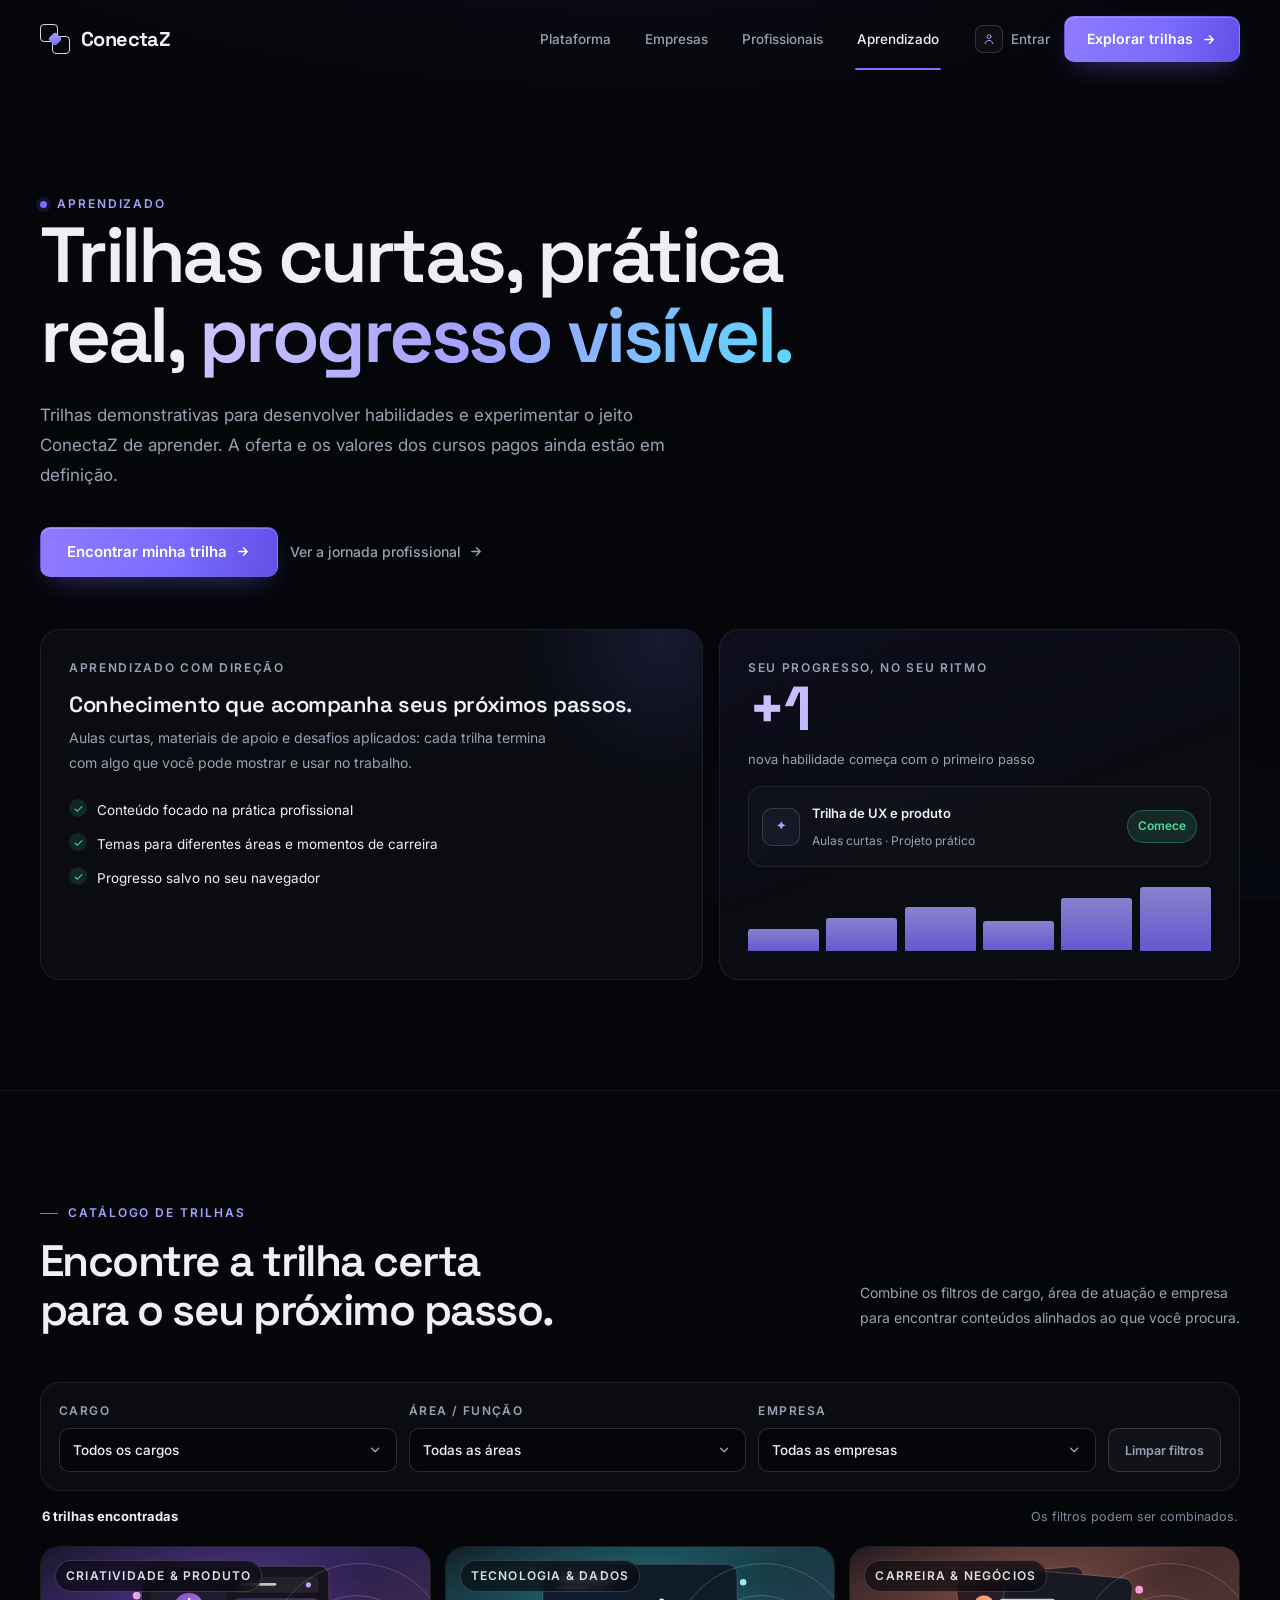
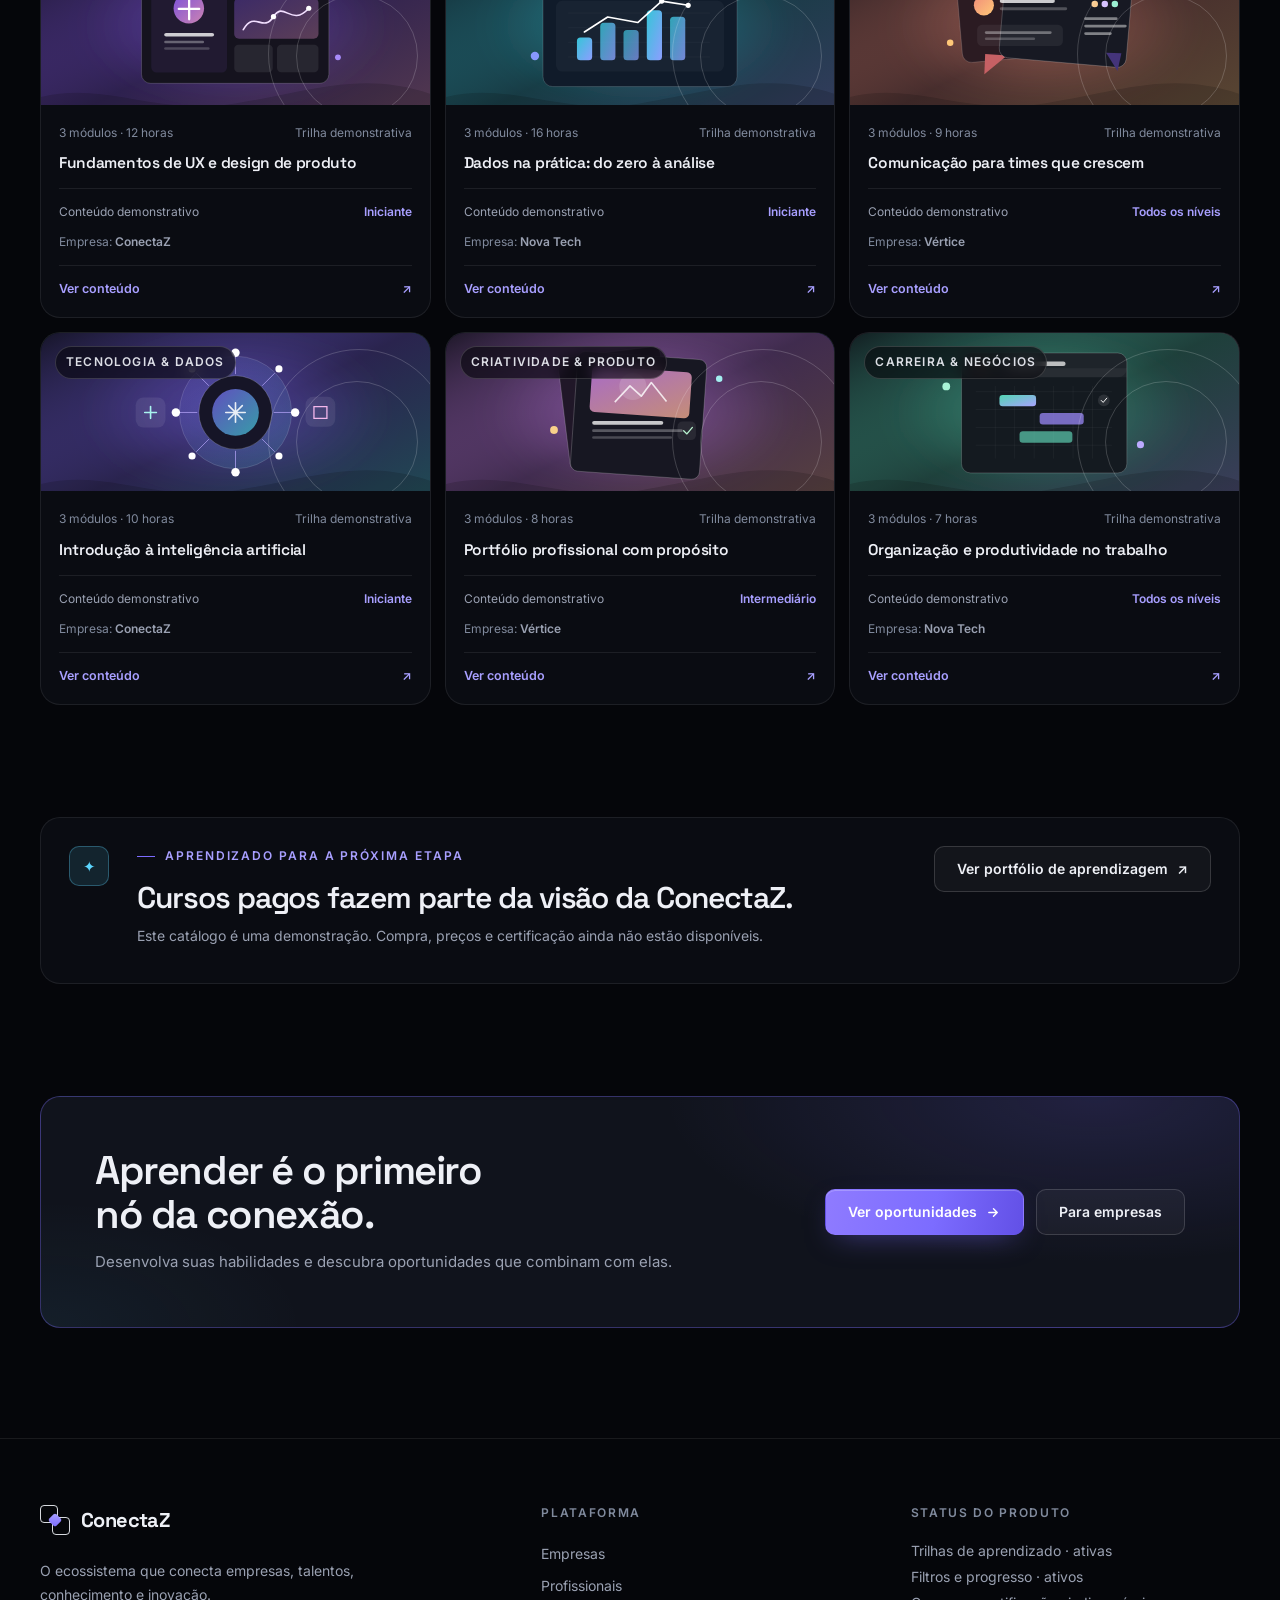
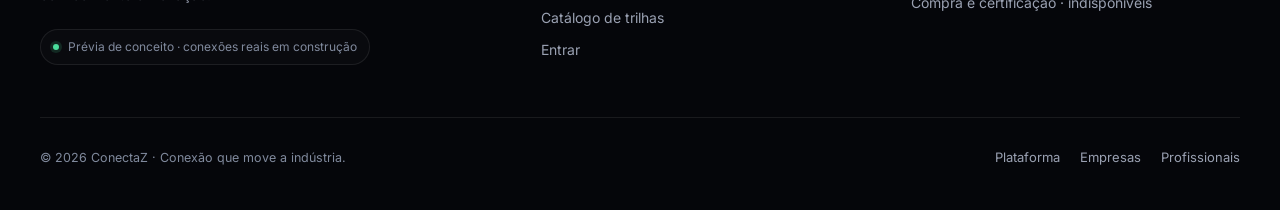
==== commit df59e0fd: "Redesign site with Grade Viva system and complete Phase A Apply the new dark grid visual language ac" ====
--- a/catalogo.html
+++ b/catalogo.html
@@ -1,17 +1,280 @@
 <!doctype html>
-<html lang="pt-BR"><head><meta charset="utf-8"><meta name="viewport" content="width=device-width, initial-scale=1"><meta name="theme-color" content="#09090b"><meta name="description" content="Explore trilhas demonstrativas da ConectaZ em produto, dados, comunicação, inteligência artificial e carreira."><link rel="canonical" href="https://lucasalexandrevasconcellos.github.io/ConectaZ-Beta/catalogo.html"><meta property="og:type" content="website"><meta property="og:locale" content="pt_BR"><meta property="og:site_name" content="ConectaZ"><meta property="og:title" content="Cursos profissionalizantes — ConectaZ"><meta property="og:description" content="Explore trilhas demonstrativas da ConectaZ em produto, dados, comunicação, inteligência artificial e carreira."><meta property="og:url" content="https://lucasalexandrevasconcellos.github.io/ConectaZ-Beta/catalogo.html"><meta property="og:image" content="https://lucasalexandrevasconcellos.github.io/ConectaZ-Beta/assets/og/cursos.png"><meta property="og:image:alt" content="ConectaZ — talentos, empresas e aprendizado"><meta name="twitter:card" content="summary_large_image"><meta name="twitter:title" content="Cursos profissionalizantes — ConectaZ"><meta name="twitter:description" content="Explore trilhas demonstrativas da ConectaZ em produto, dados, comunicação, inteligência artificial e carreira."><meta name="twitter:image" content="https://lucasalexandrevasconcellos.github.io/ConectaZ-Beta/assets/og/cursos.png"><title>Cursos profissionalizantes — ConectaZ</title><link rel="stylesheet" href="site.css"><script src="courses-data.js" defer></script><script src="site.js" defer></script></head>
-<body><div class="page-shell">
-<header class="site-header"><div class="wrap nav"><a class="brand" href="index.html" aria-label="ConectaZ, início"><span class="brand-symbol" aria-hidden="true"><i class="brand-diamond"></i></span><span>ConectaZ</span></a><nav class="nav-links" id="nav-links" aria-label="Navegação principal"><a href="empresas.html">Para empresas</a><a href="profissionais.html">Para profissionais</a><a href="catalogo.html" aria-current="page">Cursos</a></nav><div class="nav-actions"><a class="login" href="login.html">Entrar</a><a class="button button-primary" href="#catalogo">Explorar cursos <svg class="button-arrow" viewBox="0 0 16 16" fill="none" aria-hidden="true"><path d="M3 8h9M8 4l4 4-4 4" stroke="currentColor" stroke-width="1.5" stroke-linecap="round" stroke-linejoin="round"/></svg></a><button class="menu-toggle" aria-label="Abrir menu" aria-expanded="false" aria-controls="nav-links"><svg width="18" height="18" viewBox="0 0 24 24" fill="none" aria-hidden="true"><path d="M4 7h16M4 12h16M4 17h16" stroke="currentColor" stroke-width="1.7" stroke-linecap="round"/></svg></button></div></div></header>
-<main><section class="feature-page"><div class="wrap feature-inner"><div class="feature-intro"><div class="eyebrow reveal"><span class="eyebrow-dot"></span> Cursos profissionalizantes</div><h1 class="reveal" data-delay="1">Aprenda algo novo.<br><span class="accent">Abra outros caminhos.</span></h1><p class="hero-copy reveal" data-delay="2">Trilhas demonstrativas para desenvolver habilidades e experimentar o jeito ConectaZ de aprender. A oferta e os valores dos cursos pagos ainda estão em definição.</p><div class="hero-ctas reveal" data-delay="3"><a class="button button-primary" href="#catalogo">Encontrar meu próximo curso <svg class="button-arrow" viewBox="0 0 16 16" fill="none" aria-hidden="true"><path d="M3 8h9M8 4l4 4-4 4" stroke="currentColor" stroke-width="1.5" stroke-linecap="round" stroke-linejoin="round"/></svg></a><a class="button button-glass" href="profissionais.html">Ver oportunidades</a></div></div>
-<div class="feature-visual"><article class="feature-panel glow reveal"><div class="panel-label">Aprendizado com direção</div><h2>Conhecimento que acompanha seus próximos passos.</h2><p>Explore temas atuais, aprenda com conteúdos objetivos e descubra habilidades que ajudam a transformar planos em possibilidades.</p><div class="benefit-list"><div class="benefit"><span class="check">✓</span> Conteúdo focado na prática profissional</div><div class="benefit"><span class="check">✓</span> Temas para diferentes áreas e momentos</div><div class="benefit"><span class="check">✓</span> Aprendizado no seu ritmo</div></div></article><article class="feature-panel metric-panel reveal" data-delay="1"><div><div class="panel-label">Seu progresso, no seu ritmo</div><div class="metric-big">+1</div><div class="metric-caption">nova habilidade começa com o primeiro passo</div><div class="listing"><span class="listing-avatar">✦</span><span><span class="listing-title">Trilha de UX e produto</span><br><span class="listing-sub">Aulas curtas · Projeto prático</span></span><span class="listing-tag">Comece</span></div></div><div class="mini-bars" aria-hidden="true"><i></i><i></i><i></i><i></i><i></i><i></i></div></article></div></div></section>
-<section class="content-section courses-section" id="catalogo"><div class="wrap"><div class="section-heading"><div><div class="section-kicker">Catálogo de cursos</div><h2>Encontre o curso<br>certo para seu próximo passo.</h2></div><p>Combine os filtros de cargo, área de atuação e empresa para encontrar conteúdos alinhados ao que você procura.</p></div><div class="catalog-filters" aria-label="Filtros do catálogo de cursos"><label class="filter-field"><span>Cargo</span><select data-course-filter="role" aria-label="Filtrar por cargo"><option value="">Todos os cargos</option><option value="designer-produto">Designer de Produto</option><option value="analista-dados">Analista de Dados</option><option value="assistente-rh">Assistente de RH</option><option value="gestor-projetos">Gestor de Projetos</option></select></label><label class="filter-field"><span>Área / função</span><select data-course-filter="function" aria-label="Filtrar por área ou função"><option value="">Todas as áreas</option><option value="design-produto">Design & Produto</option><option value="tecnologia-dados">Tecnologia & Dados</option><option value="carreira-negocios">Carreira & Negócios</option></select></label><label class="filter-field"><span>Empresa</span><select data-course-filter="company" aria-label="Filtrar por empresa"><option value="">Todas as empresas</option><option value="conectaz">ConectaZ</option><option value="nova-tech">Nova Tech</option><option value="vertice">Vértice</option></select></label><button class="clear-filters" type="button" data-clear-filters>Limpar filtros</button></div><div class="filter-summary"><strong id="course-count" aria-live="polite">6 cursos encontrados</strong><span>Os filtros podem ser combinados.</span></div><div class="course-catalog">
-<a class="course-card reveal" data-category="criatividade" data-role="designer-produto" data-function="design-produto" data-company="conectaz" href="curso-ux.html" aria-label="Abrir curso: Fundamentos de UX e design de produto"><div class="course-image design"><img src="assets/courses/ux.svg" alt="" aria-hidden="true" loading="lazy"><span class="course-image-label">Criatividade & produto</span></div><div class="course-info"><div class="course-meta"><span>3 módulos · 12 horas</span><span>Trilha demonstrativa</span></div><h3>Fundamentos de UX e design de produto</h3><div class="course-bottom"><span class="instructor">Conteúdo demonstrativo</span><span class="course-level">Iniciante</span></div><div class="course-provider">Empresa: <strong>ConectaZ</strong></div><span class="course-link-hint">Ver conteúdo <span aria-hidden="true">↗</span></span></div></a>
-<a class="course-card reveal" data-delay="1" data-category="tecnologia" data-role="analista-dados" data-function="tecnologia-dados" data-company="nova-tech" href="curso-dados.html" aria-label="Abrir curso: Dados na prática: do zero à análise"><div class="course-image data"><img src="assets/courses/data.svg" alt="" aria-hidden="true" loading="lazy"><span class="course-image-label">Tecnologia & dados</span></div><div class="course-info"><div class="course-meta"><span>3 módulos · 16 horas</span><span>Trilha demonstrativa</span></div><h3>Dados na prática: do zero à análise</h3><div class="course-bottom"><span class="instructor">Conteúdo demonstrativo</span><span class="course-level">Iniciante</span></div><div class="course-provider">Empresa: <strong>Nova Tech</strong></div><span class="course-link-hint">Ver conteúdo <span aria-hidden="true">↗</span></span></div></a>
-<a class="course-card reveal" data-delay="2" data-category="negocios" data-role="assistente-rh" data-function="carreira-negocios" data-company="vertice" href="curso-comunicacao.html" aria-label="Abrir curso: Comunicação para times que crescem"><div class="course-image people"><img src="assets/courses/communication.svg" alt="" aria-hidden="true" loading="lazy"><span class="course-image-label">Carreira & negócios</span></div><div class="course-info"><div class="course-meta"><span>3 módulos · 9 horas</span><span>Trilha demonstrativa</span></div><h3>Comunicação para times que crescem</h3><div class="course-bottom"><span class="instructor">Conteúdo demonstrativo</span><span class="course-level">Todos os níveis</span></div><div class="course-provider">Empresa: <strong>Vértice</strong></div><span class="course-link-hint">Ver conteúdo <span aria-hidden="true">↗</span></span></div></a>
-<a class="course-card reveal" data-category="tecnologia" data-role="analista-dados" data-function="tecnologia-dados" data-company="conectaz" href="curso-ia.html" aria-label="Abrir curso: Introdução à inteligência artificial"><div class="course-image data"><img src="assets/courses/ai.svg" alt="" aria-hidden="true" loading="lazy"><span class="course-image-label">Tecnologia & dados</span></div><div class="course-info"><div class="course-meta"><span>3 módulos · 10 horas</span><span>Trilha demonstrativa</span></div><h3>Introdução à inteligência artificial</h3><div class="course-bottom"><span class="instructor">Conteúdo demonstrativo</span><span class="course-level">Iniciante</span></div><div class="course-provider">Empresa: <strong>ConectaZ</strong></div><span class="course-link-hint">Ver conteúdo <span aria-hidden="true">↗</span></span></div></a>
-<a class="course-card reveal" data-delay="1" data-category="criatividade" data-role="designer-produto" data-function="design-produto" data-company="vertice" href="curso-portfolio.html" aria-label="Abrir curso: Portfólio profissional com propósito"><div class="course-image design"><img src="assets/courses/portfolio.svg" alt="" aria-hidden="true" loading="lazy"><span class="course-image-label">Criatividade & produto</span></div><div class="course-info"><div class="course-meta"><span>3 módulos · 8 horas</span><span>Trilha demonstrativa</span></div><h3>Portfólio profissional com propósito</h3><div class="course-bottom"><span class="instructor">Conteúdo demonstrativo</span><span class="course-level">Intermediário</span></div><div class="course-provider">Empresa: <strong>Vértice</strong></div><span class="course-link-hint">Ver conteúdo <span aria-hidden="true">↗</span></span></div></a>
-<a class="course-card reveal" data-delay="2" data-category="negocios" data-role="gestor-projetos" data-function="carreira-negocios" data-company="nova-tech" href="curso-produtividade.html" aria-label="Abrir curso: Organização e produtividade no trabalho"><div class="course-image people"><img src="assets/courses/productivity.svg" alt="" aria-hidden="true" loading="lazy"><span class="course-image-label">Carreira & negócios</span></div><div class="course-info"><div class="course-meta"><span>3 módulos · 7 horas</span><span>Trilha demonstrativa</span></div><h3>Organização e produtividade no trabalho</h3><div class="course-bottom"><span class="instructor">Conteúdo demonstrativo</span><span class="course-level">Todos os níveis</span></div><div class="course-provider">Empresa: <strong>Nova Tech</strong></div><span class="course-link-hint">Ver conteúdo <span aria-hidden="true">↗</span></span></div></a>
-<div class="no-results" data-no-results hidden>Nenhum curso encontrado. Altere ou limpe os filtros para ver outras opções.</div>
-</div></div></section>
-<section class="content-section pricing-note"><div class="wrap"><div class="model-callout"><span class="model-icon model-icon-pink" aria-hidden="true">✦</span><div><div class="section-kicker">Aprendizado para sua próxima etapa</div><h2>Cursos pagos fazem parte da visão da ConectaZ.</h2><p>Este catálogo é uma demonstração. Compra, preços e certificação ainda não estão disponíveis.</p></div><a class="button button-glass" href="profissionais.html#conquistas">Ver portfólio de aprendizagem <span aria-hidden="true">↗</span></a></div></div></section><section class="final-cta"><div class="wrap"><div class="cta-panel"><div><h2>Aprender também é um jeito de se conectar.</h2><p>Desenvolva seu perfil e descubra novas oportunidades profissionais.</p></div><div class="cta-actions"><a class="button button-primary" href="profissionais.html">Ver oportunidades <svg class="button-arrow" viewBox="0 0 16 16" fill="none" aria-hidden="true"><path d="M3 8h9M8 4l4 4-4 4" stroke="currentColor" stroke-width="1.5" stroke-linecap="round" stroke-linejoin="round"/></svg></a><a class="button button-glass" href="empresas.html">Para empresas</a></div></div></div></section></main>
-<footer class="footer"><div class="wrap footer-inner"><a class="brand" href="index.html"><span class="brand-symbol" aria-hidden="true"><i class="brand-diamond"></i></span><span>ConectaZ</span></a><div class="footer-note">© 2026 ConectaZ · Aprendizado que abre caminhos.</div><div class="footer-links"><a href="empresas.html">Empresas</a><a href="profissionais.html">Profissionais</a><a href="catalogo.html">Cursos</a></div></div></footer></div></body></html>
+<html lang="pt-BR">
+<head>
+  <meta charset="utf-8">
+  <meta name="viewport" content="width=device-width, initial-scale=1">
+  <meta name="theme-color" content="#05060a">
+  <meta name="description" content="Explore trilhas demonstrativas da ConectaZ em produto, dados, comunicação, inteligência artificial, portfólio e produtividade.">
+  <link rel="icon" type="image/svg+xml" href="assets/favicon.svg">
+  <link rel="manifest" href="manifest.webmanifest">
+  <link rel="canonical" href="https://lucasalexandrevasconcellos.github.io/ConectaZ-Beta/catalogo.html">
+  <link rel="preconnect" href="https://fonts.googleapis.com">
+  <link rel="preconnect" href="https://fonts.gstatic.com" crossorigin>
+  <link rel="preconnect" href="https://fonts.googleapis.com">
+  <link rel="preconnect" href="https://fonts.gstatic.com" crossorigin>
+  <link rel="stylesheet" href="https://fonts.googleapis.com/css2?family=Inter:wght@400;500;600;700&family=Space+Grotesk:wght@400;500;600;700&display=swap">
+  <meta property="og:type" content="website">
+  <meta property="og:locale" content="pt_BR">
+  <meta property="og:site_name" content="ConectaZ">
+  <meta property="og:title" content="Aprendizado — ConectaZ">
+  <meta property="og:description" content="Trilhas práticas em produto, dados, comunicação, IA, portfólio e produtividade.">
+  <meta property="og:url" content="https://lucasalexandrevasconcellos.github.io/ConectaZ-Beta/catalogo.html">
+  <meta property="og:image" content="https://lucasalexandrevasconcellos.github.io/ConectaZ-Beta/assets/og/cursos.png">
+  <meta property="og:image:alt" content="ConectaZ — talentos, empresas e aprendizado">
+  <meta name="twitter:card" content="summary_large_image">
+  <meta name="twitter:title" content="Aprendizado — ConectaZ">
+  <meta name="twitter:description" content="Trilhas práticas em produto, dados, comunicação, IA, portfólio e produtividade.">
+  <meta name="twitter:image" content="https://lucasalexandrevasconcellos.github.io/ConectaZ-Beta/assets/og/cursos.png">
+  <title>Aprendizado — ConectaZ</title>
+  <link rel="stylesheet" href="site.css">
+  <script src="courses-data.js" defer></script>
+  <script src="site.js" defer></script>
+</head>
+<body>
+  <a class="skip-link" href="#conteudo">Pular para o conteúdo</a>
+  <header class="site-header">
+    <div class="wrap nav">
+      <a class="brand" href="index.html" aria-label="ConectaZ, início">
+        <span class="brand-symbol" aria-hidden="true"><i class="brand-diamond"></i></span>
+        <span>ConectaZ</span>
+      </a>
+      <nav class="nav-links" id="nav-links" aria-label="Navegação principal">
+        <a href="index.html">Plataforma</a>
+        <a href="empresas.html">Empresas</a>
+        <a href="profissionais.html">Profissionais</a>
+        <a href="catalogo.html" aria-current="page">Aprendizado</a>
+      </nav>
+      <div class="nav-actions">
+        <a class="login" href="login.html">Entrar</a>
+        <a class="button button-primary" href="#catalogo">Explorar trilhas
+          <svg class="button-arrow" viewBox="0 0 16 16" fill="none" aria-hidden="true"><path d="M3 8h9M8 4l4 4-4 4" stroke="currentColor" stroke-width="1.5" stroke-linecap="round" stroke-linejoin="round"/></svg>
+        </a>
+        <button class="menu-toggle" aria-label="Abrir menu" aria-expanded="false" aria-controls="nav-links">
+          <svg width="18" height="18" viewBox="0 0 24 24" fill="none" aria-hidden="true"><path d="M4 7h16M4 12h16M4 17h16" stroke="currentColor" stroke-width="1.7" stroke-linecap="round"/></svg>
+        </button>
+      </div>
+    </div>
+  </header>
+
+  <main id="conteudo">
+    <section class="feature-page">
+      <div class="wrap feature-inner">
+        <div class="feature-intro">
+          <div class="eyebrow reveal"><span class="eyebrow-dot"></span> Aprendizado</div>
+          <h1 class="reveal" data-delay="1">Trilhas curtas, prática real, <span class="accent">progresso visível.</span></h1>
+          <p class="hero-copy reveal" data-delay="2">Trilhas demonstrativas para desenvolver habilidades e experimentar o jeito ConectaZ de aprender. A oferta e os valores dos cursos pagos ainda estão em definição.</p>
+          <div class="hero-ctas reveal" data-delay="3">
+            <a class="button button-primary" href="#catalogo">Encontrar minha trilha
+              <svg class="button-arrow" viewBox="0 0 16 16" fill="none" aria-hidden="true"><path d="M3 8h9M8 4l4 4-4 4" stroke="currentColor" stroke-width="1.5" stroke-linecap="round" stroke-linejoin="round"/></svg>
+            </a>
+            <a class="hero-alt" href="profissionais.html">Ver a jornada profissional
+              <svg viewBox="0 0 16 16" fill="none" aria-hidden="true"><path d="M3 8h9M8 4l4 4-4 4" stroke="currentColor" stroke-width="1.5" stroke-linecap="round" stroke-linejoin="round"/></svg>
+            </a>
+          </div>
+        </div>
+
+        <div class="feature-visual">
+          <article class="feature-panel glow reveal">
+            <div class="panel-label">Aprendizado com direção</div>
+            <h2>Conhecimento que acompanha seus próximos passos.</h2>
+            <p>Aulas curtas, materiais de apoio e desafios aplicados: cada trilha termina com algo que você pode mostrar e usar no trabalho.</p>
+            <div class="benefit-list">
+              <div class="benefit"><span class="check">✓</span> Conteúdo focado na prática profissional</div>
+              <div class="benefit"><span class="check">✓</span> Temas para diferentes áreas e momentos de carreira</div>
+              <div class="benefit"><span class="check">✓</span> Progresso salvo no seu navegador</div>
+            </div>
+          </article>
+          <article class="feature-panel metric-panel reveal" data-delay="1">
+            <div>
+              <div class="panel-label">Seu progresso, no seu ritmo</div>
+              <div class="metric-big">+1</div>
+              <div class="metric-caption">nova habilidade começa com o primeiro passo</div>
+              <div class="listing">
+                <span class="listing-avatar">✦</span>
+                <span>
+                  <span class="listing-title">Trilha de UX e produto</span><br>
+                  <span class="listing-sub">Aulas curtas · Projeto prático</span>
+                </span>
+                <span class="listing-tag">Comece</span>
+              </div>
+            </div>
+            <div class="mini-bars" aria-hidden="true"><i></i><i></i><i></i><i></i><i></i><i></i></div>
+          </article>
+        </div>
+      </div>
+    </section>
+
+    <section class="content-section courses-section" id="catalogo">
+      <div class="wrap">
+        <div class="section-heading">
+          <div>
+            <div class="section-kicker">Catálogo de trilhas</div>
+            <h2>Encontre a trilha certa<br>para o seu próximo passo.</h2>
+          </div>
+          <p>Combine os filtros de cargo, área de atuação e empresa para encontrar conteúdos alinhados ao que você procura.</p>
+        </div>
+        <div class="catalog-filters" role="group" aria-label="Filtros do catálogo de trilhas">
+          <label class="filter-field"><span>Cargo</span>
+            <select data-course-filter="role" aria-label="Filtrar por cargo">
+              <option value="">Todos os cargos</option>
+              <option value="designer-produto">Designer de Produto</option>
+              <option value="analista-dados">Analista de Dados</option>
+              <option value="assistente-rh">Assistente de RH</option>
+              <option value="gestor-projetos">Gestor de Projetos</option>
+            </select>
+          </label>
+          <label class="filter-field"><span>Área / função</span>
+            <select data-course-filter="function" aria-label="Filtrar por área ou função">
+              <option value="">Todas as áreas</option>
+              <option value="design-produto">Design & Produto</option>
+              <option value="tecnologia-dados">Tecnologia & Dados</option>
+              <option value="carreira-negocios">Carreira & Negócios</option>
+            </select>
+          </label>
+          <label class="filter-field"><span>Empresa</span>
+            <select data-course-filter="company" aria-label="Filtrar por empresa">
+              <option value="">Todas as empresas</option>
+              <option value="conectaz">ConectaZ</option>
+              <option value="nova-tech">Nova Tech</option>
+              <option value="vertice">Vértice</option>
+            </select>
+          </label>
+          <button class="clear-filters" type="button" data-clear-filters>Limpar filtros</button>
+        </div>
+        <div class="filter-summary"><strong id="course-count" aria-live="polite">6 trilhas encontradas</strong><span>Os filtros podem ser combinados.</span></div>
+        <div class="course-catalog">
+          <a class="course-card reveal" data-category="criatividade" data-role="designer-produto" data-function="design-produto" data-company="conectaz" href="curso-ux.html" aria-label="Abrir trilha: Fundamentos de UX e design de produto">
+            <div class="course-image design"><img src="assets/courses/ux.svg" alt="" aria-hidden="true" loading="lazy"><span class="course-image-label">Criatividade & produto</span></div>
+            <div class="course-info">
+              <div class="course-meta"><span>3 módulos · 12 horas</span><span>Trilha demonstrativa</span></div>
+              <h3>Fundamentos de UX e design de produto</h3>
+              <div class="course-bottom"><span class="instructor">Conteúdo demonstrativo</span><span class="course-level">Iniciante</span></div>
+              <div class="course-provider">Empresa: <strong>ConectaZ</strong></div>
+              <span class="course-link-hint">Ver conteúdo <span aria-hidden="true">↗</span></span>
+            </div>
+          </a>
+          <a class="course-card reveal" data-delay="1" data-category="tecnologia" data-role="analista-dados" data-function="tecnologia-dados" data-company="nova-tech" href="curso-dados.html" aria-label="Abrir trilha: Dados na prática: do zero à análise">
+            <div class="course-image data"><img src="assets/courses/data.svg" alt="" aria-hidden="true" loading="lazy"><span class="course-image-label">Tecnologia & dados</span></div>
+            <div class="course-info">
+              <div class="course-meta"><span>3 módulos · 16 horas</span><span>Trilha demonstrativa</span></div>
+              <h3>Dados na prática: do zero à análise</h3>
+              <div class="course-bottom"><span class="instructor">Conteúdo demonstrativo</span><span class="course-level">Iniciante</span></div>
+              <div class="course-provider">Empresa: <strong>Nova Tech</strong></div>
+              <span class="course-link-hint">Ver conteúdo <span aria-hidden="true">↗</span></span>
+            </div>
+          </a>
+          <a class="course-card reveal" data-delay="2" data-category="negocios" data-role="assistente-rh" data-function="carreira-negocios" data-company="vertice" href="curso-comunicacao.html" aria-label="Abrir trilha: Comunicação para times que crescem">
+            <div class="course-image people"><img src="assets/courses/communication.svg" alt="" aria-hidden="true" loading="lazy"><span class="course-image-label">Carreira & negócios</span></div>
+            <div class="course-info">
+              <div class="course-meta"><span>3 módulos · 9 horas</span><span>Trilha demonstrativa</span></div>
+              <h3>Comunicação para times que crescem</h3>
+              <div class="course-bottom"><span class="instructor">Conteúdo demonstrativo</span><span class="course-level">Todos os níveis</span></div>
+              <div class="course-provider">Empresa: <strong>Vértice</strong></div>
+              <span class="course-link-hint">Ver conteúdo <span aria-hidden="true">↗</span></span>
+            </div>
+          </a>
+          <a class="course-card reveal" data-category="tecnologia" data-role="analista-dados" data-function="tecnologia-dados" data-company="conectaz" href="curso-ia.html" aria-label="Abrir trilha: Introdução à inteligência artificial">
+            <div class="course-image data"><img src="assets/courses/ai.svg" alt="" aria-hidden="true" loading="lazy"><span class="course-image-label">Tecnologia & dados</span></div>
+            <div class="course-info">
+              <div class="course-meta"><span>3 módulos · 10 horas</span><span>Trilha demonstrativa</span></div>
+              <h3>Introdução à inteligência artificial</h3>
+              <div class="course-bottom"><span class="instructor">Conteúdo demonstrativo</span><span class="course-level">Iniciante</span></div>
+              <div class="course-provider">Empresa: <strong>ConectaZ</strong></div>
+              <span class="course-link-hint">Ver conteúdo <span aria-hidden="true">↗</span></span>
+            </div>
+          </a>
+          <a class="course-card reveal" data-delay="1" data-category="criatividade" data-role="designer-produto" data-function="design-produto" data-company="vertice" href="curso-portfolio.html" aria-label="Abrir trilha: Portfólio profissional com propósito">
+            <div class="course-image design"><img src="assets/courses/portfolio.svg" alt="" aria-hidden="true" loading="lazy"><span class="course-image-label">Criatividade & produto</span></div>
+            <div class="course-info">
+              <div class="course-meta"><span>3 módulos · 8 horas</span><span>Trilha demonstrativa</span></div>
+              <h3>Portfólio profissional com propósito</h3>
+              <div class="course-bottom"><span class="instructor">Conteúdo demonstrativo</span><span class="course-level">Intermediário</span></div>
+              <div class="course-provider">Empresa: <strong>Vértice</strong></div>
+              <span class="course-link-hint">Ver conteúdo <span aria-hidden="true">↗</span></span>
+            </div>
+          </a>
+          <a class="course-card reveal" data-delay="2" data-category="negocios" data-role="gestor-projetos" data-function="carreira-negocios" data-company="nova-tech" href="curso-produtividade.html" aria-label="Abrir trilha: Organização e produtividade no trabalho">
+            <div class="course-image people"><img src="assets/courses/productivity.svg" alt="" aria-hidden="true" loading="lazy"><span class="course-image-label">Carreira & negócios</span></div>
+            <div class="course-info">
+              <div class="course-meta"><span>3 módulos · 7 horas</span><span>Trilha demonstrativa</span></div>
+              <h3>Organização e produtividade no trabalho</h3>
+              <div class="course-bottom"><span class="instructor">Conteúdo demonstrativo</span><span class="course-level">Todos os níveis</span></div>
+              <div class="course-provider">Empresa: <strong>Nova Tech</strong></div>
+              <span class="course-link-hint">Ver conteúdo <span aria-hidden="true">↗</span></span>
+            </div>
+          </a>
+          <div class="no-results" data-no-results hidden>Nenhuma trilha encontrada. Altere ou limpe os filtros para ver outras opções.</div>
+        </div>
+      </div>
+    </section>
+
+    <section class="content-section pricing-note">
+      <div class="wrap">
+        <div class="model-callout reveal">
+          <span class="model-icon model-icon-pink" aria-hidden="true">✦</span>
+          <div>
+            <div class="section-kicker">Aprendizado para a próxima etapa</div>
+            <h2>Cursos pagos fazem parte da visão da ConectaZ.</h2>
+            <p>Este catálogo é uma demonstração. Compra, preços e certificação ainda não estão disponíveis.</p>
+          </div>
+          <a class="button button-glass" href="profissionais.html#conquistas">Ver portfólio de aprendizagem <span aria-hidden="true">↗</span></a>
+        </div>
+      </div>
+    </section>
+
+    <section class="content-section final-cta">
+      <div class="wrap">
+        <div class="cta-panel">
+          <div>
+            <h2>Aprender é o primeiro nó da conexão.</h2>
+            <p>Desenvolva suas habilidades e descubra oportunidades que combinam com elas.</p>
+          </div>
+          <div class="cta-actions">
+            <a class="button button-primary" href="profissionais.html">Ver oportunidades
+              <svg class="button-arrow" viewBox="0 0 16 16" fill="none" aria-hidden="true"><path d="M3 8h9M8 4l4 4-4 4" stroke="currentColor" stroke-width="1.5" stroke-linecap="round" stroke-linejoin="round"/></svg>
+            </a>
+            <a class="button button-glass" href="empresas.html">Para empresas</a>
+          </div>
+        </div>
+      </div>
+    </section>
+  </main>
+
+  <footer class="footer">
+    <div class="wrap">
+      <div class="footer-grid">
+        <div>
+          <a class="brand" href="index.html"><span class="brand-symbol" aria-hidden="true"><i class="brand-diamond"></i></span><span>ConectaZ</span></a>
+          <p class="footer-tagline">O ecossistema que conecta empresas, talentos, conhecimento e inovação.</p>
+          <span class="footer-status">Prévia de conceito · conexões reais em construção</span>
+        </div>
+        <div>
+          <div class="footer-col-title">Plataforma</div>
+          <div class="footer-links">
+            <a href="empresas.html">Empresas</a>
+            <a href="profissionais.html">Profissionais</a>
+            <a href="catalogo.html">Catálogo de trilhas</a>
+            <a href="login.html">Entrar</a>
+          </div>
+        </div>
+        <div>
+          <div class="footer-col-title">Status do produto</div>
+          <div class="footer-links">
+            <span>Trilhas de aprendizado · ativas</span>
+            <span>Filtros e progresso · ativos</span>
+            <span>Compra e certificação · indisponíveis</span>
+          </div>
+        </div>
+      </div>
+      <div class="footer-bottom">
+        <div class="footer-note">© 2026 ConectaZ · Conexão que move a indústria.</div>
+        <div class="footer-links-row">
+          <a href="index.html">Plataforma</a>
+          <a href="empresas.html">Empresas</a>
+          <a href="profissionais.html">Profissionais</a>
+        </div>
+      </div>
+    </div>
+  </footer>
+</body>
+</html>
--- a/site.css
+++ b/site.css
@@ -1,1937 +1,901 @@
-@import url('https://fonts.googleapis.com/css2?family=DM+Sans:wght@400;500;600;700&family=Manrope:wght@400;500;600;700;800&display=swap');
-/* Design tokens */
+/* ============================================================
+   ConectaZ — Design System "Grade Viva"
+   Futurismo corporativo · infraestrutura de conexão
+   Uma única fonte de verdade para todas as páginas.
+   ============================================================ */
+/* As fontes são carregadas via <link> no <head> de cada página (ver build-course-pages.mjs).
+   Não use @import aqui: ele serializa a descoberta da fonte DEPOIS do download deste
+   arquivo e anula os preconnects de fonts.googleapis.com / fonts.gstatic.com. */
+
 :root {
   color-scheme: dark;
-  --bg: #09090b;
-  --surface: #111114;
-  --surface2: #17171d;
-  --white: #f7f7fa;
-  --muted: #a1a1aa;
-  --line: rgba(255,255,255,.11);
-  --purple: #a37aff;
-  --purple2: #7346ee;
-  --pink: #e56acb;
-  --blue: #6387ff;
-  --green: #b8f4d0;
-  --max: 1160px;
-  --ease: cubic-bezier(.2,.75,.2,1)
-}
-
-* {
-  box-sizing: border-box
-}
+  /* Superfícies */
+  --bg0: #05060a;
+  --bg1: #0a0c12;
+  --bg2: #10131c;
+  --bg3: #151927;
+  --white: #eef0f6;
+  --muted: #9aa1b2;
+  --faint: #808a9d;
+  /* Linhas */
+  --line: rgba(255, 255, 255, .08);
+  --line-strong: rgba(255, 255, 255, .15);
+  /* Cor */
+  --accent: #7c6cff;
+  --accent-soft: #a89fff;
+  --accent-bright: #c3baff;
+  --accent-dim: rgba(124, 108, 255, .13);
+  --accent-line: rgba(124, 108, 255, .34);
+  --cyan: #5cd6ff;
+  --cyan-dim: rgba(92, 214, 255, .12);
+  --green: #4ade9c;
+  --green-dim: rgba(74, 222, 156, .12);
+  --amber: #f2b35c;
+  --red: #ff6b7a;
+  /* Estrutura */
+  --max: 1200px;
+  --gutter: 56px;
+  --radius-sm: 10px;
+  --radius: 14px;
+  --radius-lg: 20px;
+  /* Tipografia */
+  --font-display: 'Space Grotesk', sans-serif;
+  --font-body: 'Inter', sans-serif;
+  /* Motion */
+  --ease: cubic-bezier(.22, .8, .26, .99);
+  --dur-fast: .2s;
+  --dur: .4s;
+  --dur-slow: .7s;
+  /* Arcaico compat: nomes antigos usados por scripts/páginas */
+  --purple: var(--accent);
+  --purple2: #6250e6;
+  --pink: var(--accent-soft);
+  --blue: var(--cyan);
+  --surface: var(--bg2);
+  --surface2: var(--bg3);
+}
+
+* { box-sizing: border-box }
 
 html {
   scroll-behavior: smooth;
-  scroll-padding-top: 90px
+  scroll-padding-top: 96px;
 }
 
 body {
   margin: 0;
-  background: var(--bg);
+  background: var(--bg0);
   color: var(--white);
-  font-family: 'DM Sans',sans-serif;
-  font-size: 15px;
-  line-height: 1.6;
-  -webkit-font-smoothing: antialiased
-}
-
-body:before {
+  font-family: var(--font-body);
+  font-size: 15.5px;
+  line-height: 1.7;
+  -webkit-font-smoothing: antialiased;
+  text-rendering: optimizeLegibility;
+  overflow-x: hidden;
+}
+
+/* Luz de fundo: um horizonte, não confete */
+body::before {
   content: "";
   position: fixed;
   inset: 0;
   z-index: -2;
-  background: radial-gradient(ellipse at 15% 4%,rgba(113,67,211,.16),transparent 38%),radial-gradient(ellipse at 90% 37%,rgba(43,96,162,.13),transparent 33%),radial-gradient(ellipse at 52% 100%,rgba(132,51,119,.11),transparent 42%),#09090b;
-  pointer-events: none
-}
-
-a {
-  color: inherit;
-  text-decoration: none
-}
-
-button {
-  font: inherit
-}
-
-button, a {
-  -webkit-tap-highlight-color: transparent
-}
-
-button:focus-visible, a:focus-visible {
-  outline: 2px solid var(--purple);
-  outline-offset: 4px
-}
+  background:
+    radial-gradient(ellipse 90rem 34rem at 50% -14rem, rgba(124, 108, 255, .09), transparent 62%),
+    radial-gradient(ellipse 60rem 40rem at 82% 118%, rgba(48, 66, 148, .1), transparent 60%),
+    var(--bg0);
+  pointer-events: none;
+}
+
+a { color: inherit; text-decoration: none }
+button { font: inherit }
+button, a { -webkit-tap-highlight-color: transparent }
+
+button:focus-visible, a:focus-visible, input:focus-visible, select:focus-visible, textarea:focus-visible, summary:focus-visible {
+  outline: 2px solid var(--accent);
+  outline-offset: 3px;
+  border-radius: 4px;
+}
+
+svg { display: block }
 
 .wrap {
-  width: min(var(--max),calc(100% - 56px));
-  margin-inline: auto
-}
-
-svg {
-  display: block
-}
-
-/* Navigation */
+  width: min(var(--max), calc(100% - var(--gutter)));
+  margin-inline: auto;
+}
+
+::selection { background: rgba(124, 108, 255, .35); color: #fff }
+
+h1, h2, h3, h4 { font-family: var(--font-display); margin: 0; text-wrap: balance }
+h1, h2, h3, p { margin-top: 0 }
+h1 {
+  font-size: clamp(44px, 6.2vw, 78px);
+  line-height: 1.02;
+  letter-spacing: -.045em;
+  font-weight: 600;
+}
+h2 {
+  font-size: clamp(28px, 3.6vw, 44px);
+  line-height: 1.1;
+  letter-spacing: -.035em;
+  font-weight: 600;
+}
+h3 { font-size: 18px; letter-spacing: -.02em; font-weight: 600 }
+
+/* ============================================================
+   Botões · produto, não template
+   ============================================================ */
+.button {
+  display: inline-flex;
+  align-items: center;
+  justify-content: center;
+  gap: 9px;
+  min-height: 46px;
+  padding: 0 22px;
+  border-radius: var(--radius-sm);
+  border: 1px solid transparent;
+  font-family: var(--font-body);
+  font-weight: 600;
+  font-size: 14px;
+  line-height: 1;
+  cursor: pointer;
+  transition: transform var(--dur-fast) var(--ease), background var(--dur-fast), border-color var(--dur-fast), box-shadow var(--dur-fast), color var(--dur-fast);
+  position: relative;
+}
+.button:hover { transform: translateY(-1px) }
+.button:active { transform: translateY(0) }
+
+.button-primary {
+  background: linear-gradient(100deg, #8f7bff, #7c6cff 55%, #6250e6);
+  color: #fff;
+  box-shadow: 0 1px 0 rgba(255, 255, 255, .22) inset, 0 10px 30px -12px rgba(124, 108, 255, .55);
+}
+.button-primary:hover {
+  box-shadow: 0 1px 0 rgba(255, 255, 255, .3) inset, 0 14px 40px -12px rgba(124, 108, 255, .7);
+}
+.button-primary .button-arrow { transition: transform var(--dur-fast) var(--ease) }
+.button-primary:hover .button-arrow { transform: translateX(3px) }
+
+.button-glass {
+  background: rgba(255, 255, 255, .04);
+  border-color: var(--line-strong);
+  color: var(--white);
+}
+.button-glass:hover { background: rgba(255, 255, 255, .08); border-color: rgba(255, 255, 255, .26) }
+
+.button-arrow { width: 15px; height: 15px }
+
+.text-link {
+  display: inline-flex;
+  align-items: center;
+  gap: 8px;
+  min-height: 24px;
+  font-size: 13px;
+  font-weight: 600;
+  color: var(--accent-soft);
+}
+.text-link svg { width: 14px; height: 14px; transition: transform var(--dur-fast) var(--ease) }
+.text-link:hover svg { transform: translateX(3px) }
+
+/* ============================================================
+   Header · instrumento técnico que encolhe ao rolar
+   ============================================================ */
 .site-header {
-  position: sticky;
+  position: fixed;
   top: 0;
-  z-index: 20;
-  border-bottom: 1px solid rgba(255,255,255,.07);
-  background: rgba(9,9,11,.76);
-  backdrop-filter: blur(20px)
+  left: 0;
+  right: 0;
+  z-index: 60;
+  border-bottom: 1px solid transparent;
+  background: transparent;
+  transition: background var(--dur) var(--ease), border-color var(--dur) var(--ease);
+  will-change: background;
+}
+.site-header.is-scrolled {
+  background: rgba(5, 6, 10, .82);
+  border-bottom-color: var(--line);
+  backdrop-filter: blur(16px) saturate(150%);
+  -webkit-backdrop-filter: blur(16px) saturate(150%);
 }
 
 .nav {
-  height: 76px;
+  height: 78px;
   display: flex;
   align-items: center;
   justify-content: space-between;
-  gap: 26px
-}
+  gap: 26px;
+  transition: height var(--dur) var(--ease);
+}
+.site-header.is-scrolled .nav { height: 64px }
 
 .brand {
   display: inline-flex;
   align-items: center;
-  gap: 10px;
-  font-family: Manrope,sans-serif;
-  font-weight: 800;
-  font-size: 21px;
-  letter-spacing: -1.2px;
-  white-space: nowrap
-}
-
+  gap: 11px;
+  font-family: var(--font-display);
+  font-weight: 700;
+  font-size: 20px;
+  letter-spacing: -.03em;
+  white-space: nowrap;
+}
 .brand-symbol {
-  width: 31px;
-  height: 29px;
+  width: 30px;
+  height: 30px;
   position: relative;
   display: inline-block;
-  flex: none
-}
-
-.brand-symbol:before, .brand-symbol:after {
+  flex: none;
+}
+.brand-symbol::before, .brand-symbol::after {
   content: "";
   position: absolute;
-  width: 17px;
-  height: 13px;
-  border: 2px solid #f7f7fa;
-  border-radius: 5px;
-  transition: transform .35s var(--ease)
-}
-
-.brand-symbol:before {
-  left: 1px;
-  top: 2px
-}
-
-.brand-symbol:after {
-  right: 0;
-  bottom: 2px
-}
-
+  width: 16px;
+  height: 16px;
+  border: 1.5px solid rgba(238, 240, 246, .9);
+  border-radius: 4px;
+  transition: transform var(--dur) var(--ease);
+}
+.brand-symbol::before { left: 0; top: 0 }
+.brand-symbol::after { right: 0; bottom: 0 }
 .brand-diamond {
   position: absolute;
-  width: 9px;
-  height: 9px;
-  background: linear-gradient(135deg,#c39bff,#8e5cff);
+  width: 10px;
+  height: 10px;
+  background: linear-gradient(135deg, var(--accent-soft), var(--accent));
   transform: rotate(45deg);
-  left: 11px;
+  left: 10px;
   top: 10px;
-  border-radius: 1px;
+  border-radius: 2px;
   z-index: 1;
-  box-shadow: 0 0 12px rgba(163,122,255,.65)
-}
-
-.brand:hover .brand-symbol:before {
-  transform: translate(-1px,-1px)
-}
-
-.brand:hover .brand-symbol:after {
-  transform: translate(1px,1px)
-}
+}
+.brand:hover .brand-symbol::before { transform: translate(-2px, -2px) }
+.brand:hover .brand-symbol::after { transform: translate(2px, 2px) }
 
 .nav-links {
   display: flex;
   align-items: center;
-  gap: 31px;
+  gap: 30px;
   margin-left: auto;
-  margin-right: 7px
-}
-
+  margin-right: 8px;
+}
 .nav-links a {
-  font-size: 12px;
-  color: #bcbcc6;
-  transition: color .2s
-}
-
-.nav-links a:hover, .nav-links a[aria-current="page"] {
-  color: #fff
-}
-
-.nav-links a[aria-current="page"] {
-  position: relative
-}
-
-.nav-links a[aria-current="page"]:after {
+  font-size: 13.5px;
+  font-weight: 500;
+  color: var(--muted);
+  transition: color var(--dur-fast);
+  padding: 6px 2px;
+}
+.nav-links a:hover { color: var(--white) }
+.nav-links a[aria-current="page"] { color: var(--white) }
+.nav-links a[aria-current="page"]::after {
   content: "";
   height: 2px;
   position: absolute;
-  bottom: -28px;
+  bottom: -14px;
   left: 0;
   right: 0;
-  background: linear-gradient(90deg,var(--purple),var(--pink));
-  border-radius: 2px
-}
-
-.nav-actions {
-  display: flex;
-  align-items: center;
-  gap: 16px
-}
+  background: var(--accent);
+  border-radius: 2px;
+}
+.nav-links a { position: relative }
+
+.nav-actions { display: flex; align-items: center; gap: 14px }
 
 .login {
-  font-size: 12px;
-  color: #dedee3
-}
-
-.login:hover {
-  color: white
-}
-
-.button {
+  font-size: 13.5px;
+  font-weight: 500;
+  color: var(--muted);
+  transition: color var(--dur-fast);
   display: inline-flex;
   align-items: center;
-  justify-content: center;
-  gap: 10px;
-  padding: 12px 18px;
-  border-radius: 999px;
-  border: 1px solid transparent;
-  font-weight: 700;
-  font-size: 12px;
-  transition: transform .24s var(--ease),background .24s,border-color .24s,box-shadow .24s;
-  cursor: pointer
-}
-
-.button:hover {
-  transform: translateY(-2px)
-}
-
-.button-primary {
-  background: linear-gradient(110deg,#bd92ff,#9467ff 55%,#8050e9);
-  color: #130b20;
-  box-shadow: 0 7px 28px rgba(126,78,230,.22)
-}
-
-.button-primary:hover {
-  box-shadow: 0 9px 36px rgba(147,95,255,.42);
-  filter: saturate(1.15)
-}
-
-.button-glass {
-  background: rgba(255,255,255,.055);
-  border-color: rgba(255,255,255,.17);
-  color: white;
-  backdrop-filter: blur(10px)
-}
-
-.button-glass:hover {
-  background: rgba(255,255,255,.1);
-  border-color: rgba(255,255,255,.3)
-}
-
-.button-arrow {
-  width: 15px;
-  height: 15px
-}
+  gap: 8px;
+}
+.login::before {
+  content: "";
+  display: inline-block;
+  flex: 0 0 26px;
+  width: 26px;
+  height: 26px;
+  border: 1px solid var(--line-strong);
+  border-radius: 8px;
+  background-color: rgba(255, 255, 255, .03);
+  background-image: url("data:image/svg+xml,%3Csvg xmlns='http://www.w3.org/2000/svg' viewBox='0 0 24 24' fill='none' stroke='%23a89fff' stroke-width='1.7' stroke-linecap='round' stroke-linejoin='round'%3E%3Ccircle cx='12' cy='8' r='3.3'/%3E%3Cpath d='M5.5 20c.5-3.6 3-5.5 6.5-5.5s6 1.9 6.5 5.5'/%3E%3C/svg%3E");
+  background-position: center;
+  background-repeat: no-repeat;
+  background-size: 14px;
+}
+.login:hover { color: var(--white) }
 
 .menu-toggle {
   display: none;
   background: none;
-  border: 1px solid var(--line);
-  color: white;
-  border-radius: 50%;
-  width: 42px;
-  height: 42px;
+  border: 1px solid var(--line-strong);
+  color: var(--white);
+  border-radius: var(--radius-sm);
+  width: 44px;
+  height: 44px;
   align-items: center;
   justify-content: center;
-  cursor: pointer
-}
-.page-shell {
-  animation: page-enter .42s var(--ease) both
-}
-@keyframes page-enter {
-  from {
-    opacity: 0;
-    transform: translateY(10px);
-    filter: blur(3px)
-  }
-  to {
-    opacity: 1;
-    transform: none;
-    filter: none
-  }
-}
-/* Homepage hero */
+  cursor: pointer;
+}
+
+/* ============================================================
+   Hero · a grade é a metáfora
+   ============================================================ */
 .hero {
   position: relative;
-  overflow: hidden;
-  min-height: 590px;
-  display: flex;
-  align-items: center;
-  padding: 80px 0 75px
-}
-
-.hero:before, .hero:after {
-  content: "";
-  position: absolute;
-  border-radius: 50%;
-  pointer-events: none;
-  filter: blur(2px);
-  animation: drift 12s ease-in-out infinite alternate
-}
-
-.hero:before {
-  width: 560px;
-  height: 560px;
-  right: -90px;
-  top: -170px;
-  background: radial-gradient(circle,rgba(121,79,228,.25),rgba(108,64,194,.075) 38%,transparent 68%)
-}
-
-.hero:after {
-  width: 360px;
-  height: 360px;
-  left: -240px;
-  bottom: -180px;
-  background: radial-gradient(circle,rgba(49,105,193,.15),transparent 68%);
-  animation-delay: -4s
-}
-
+  overflow: clip;
+  padding: 178px 0 110px;
+  border-bottom: 1px solid var(--line);
+}
 .hero-grid {
   position: absolute;
   inset: 0;
-  background-image: linear-gradient(rgba(255,255,255,.022) 1px,transparent 1px),linear-gradient(90deg,rgba(255,255,255,.022) 1px,transparent 1px);
-  background-size: 68px 68px;
-  mask-image: linear-gradient(to bottom,black,transparent 94%);
-  pointer-events: none
+  background-image:
+    linear-gradient(rgba(255, 255, 255, .028) 1px, transparent 1px),
+    linear-gradient(90deg, rgba(255, 255, 255, .028) 1px, transparent 1px);
+  background-size: 72px 72px;
+  mask-image: radial-gradient(ellipse 75% 68% at 50% 36%, #000 30%, transparent 78%);
+  pointer-events: none;
+}
+/* Spotlight: segue o cursor por variáveis CSS, desativável */
+.hero-spot {
+  position: absolute;
+  inset: 0;
+  z-index: 0;
+  pointer-events: none;
+  background: radial-gradient(560px circle at var(--mx, 70%) var(--my, 38%), rgba(124, 108, 255, .1), transparent 62%);
+  transition: opacity .6s ease;
+}
+/* Linha do horizonte técnico */
+.hero-rule {
+  position: absolute;
+  left: 0;
+  right: 0;
+  top: 0;
+  height: 1px;
+  background: linear-gradient(90deg, transparent, var(--accent-line) 22%, rgba(92, 214, 255, .4) 50%, var(--accent-line) 78%, transparent);
+  opacity: .55;
 }
 
 .hero-content {
   position: relative;
   z-index: 1;
   display: grid;
-  grid-template-columns: 1fr .86fr;
-  align-items: center;
-  gap: 58px
+  grid-template-columns: 1.04fr .96fr;
+  align-items: center;
+  gap: 64px;
 }
 
 .eyebrow {
   display: inline-flex;
   align-items: center;
-  gap: 9px;
+  gap: 10px;
   text-transform: uppercase;
-  letter-spacing: 1.5px;
-  font-size: 10px;
-  font-weight: 700;
-  color: #d5c5ff
-}
-
+  letter-spacing: .16em;
+  font-size: 12px;
+  font-weight: 600;
+  color: var(--accent-soft);
+}
 .eyebrow-dot {
   width: 7px;
   height: 7px;
   border-radius: 50%;
-  background: linear-gradient(135deg,var(--pink),var(--purple));
-  box-shadow: 0 0 16px var(--purple)
-}
-
-h1, h2, h3, p {
-  margin-top: 0
-}
-
-h1 {
-  font-family: Manrope,sans-serif;
-  font-size: clamp(43px,5.25vw,68px);
-  line-height: 1.055;
-  letter-spacing: -3.9px;
-  font-weight: 600;
-  margin: 20px 0;
-  max-width: 650px
-}
-
+  background: var(--accent);
+  box-shadow: 0 0 0 4px var(--accent-dim);
+  flex: none;
+}
+
+.hero h1 { margin: 22px 0 0 }
 h1 .accent {
-  background: linear-gradient(100deg,#c8a8ff 8%,#9c77ff 48%,#e284d6 96%);
+  background: linear-gradient(100deg, #cdc5ff 0%, #a89fff 45%, #5cd6ff 100%);
   background-clip: text;
   -webkit-background-clip: text;
-  color: transparent
+  color: transparent;
 }
 
 .hero-copy {
-  font-size: 15px;
-  line-height: 1.85;
-  color: #aaaab4;
-  max-width: 500px;
-  margin-bottom: 27px
+  font-size: 17px;
+  line-height: 1.75;
+  color: var(--muted);
+  max-width: 520px;
+  margin: 26px 0 0;
 }
 
 .hero-ctas {
   display: flex;
-  gap: 11px;
-  flex-wrap: wrap
-}
-
-.hero-proof {
-  display: flex;
-  align-items: center;
-  gap: 11px;
-  margin-top: 29px;
-  color: #a5a5ae;
-  font-size: 10px
-}
-
-.avatars {
-  display: flex;
-  padding-left: 3px
-}
-
-.avatar {
-  width: 24px;
-  height: 24px;
-  display: grid;
-  place-items: center;
-  border: 2px solid var(--bg);
+  gap: 12px;
+  flex-wrap: wrap;
+  align-items: center;
+  margin-top: 36px;
+}
+.hero-ctas .button { min-height: 50px; padding: 0 26px; font-size: 15px }
+.hero-alt {
+  display: inline-flex;
+  align-items: center;
+  gap: 8px;
+  color: var(--muted);
+  font-size: 14px;
+  font-weight: 500;
+  transition: color var(--dur-fast);
+}
+.hero-alt:hover { color: var(--white) }
+.hero-alt svg { width: 15px; height: 15px; transition: transform var(--dur-fast) var(--ease) }
+.hero-alt:hover svg { transform: translateX(3px) }
+
+/* Aviso de protótipo: discreto e honesto */
+.prototype-banner {
+  display: inline-flex;
+  align-items: center;
+  gap: 9px;
+  margin: 26px 0 0;
+  padding: 8px 13px;
+  border: 1px solid var(--line);
+  border-radius: 999px;
+  background: rgba(255, 255, 255, .02);
+  color: var(--faint);
+  font-size: 12px;
+  line-height: 1.4;
+}
+.prototype-banner::before {
+  content: "";
+  width: 6px;
+  height: 6px;
+  flex: none;
   border-radius: 50%;
-  margin-left: -4px;
-  font-size: 10px;
-  font-weight: 700;
-  color: #1b1429;
-  background: linear-gradient(145deg,#f0c6a8,#d49aa4)
-}
-
-.avatar:nth-child(2) {
-  background: linear-gradient(145deg,#b6d7d1,#779d9b)
-}
-
-.avatar:nth-child(3) {
-  background: linear-gradient(145deg,#edcf9e,#bf916d)
-}
-
-.avatar:nth-child(4) {
-  background: linear-gradient(145deg,#d4b8ed,#9b80bc)
-}
-
-.proof-separator {
-  height: 15px;
-  width: 1px;
-  background: var(--line)
-}
-
+  background: var(--amber);
+  box-shadow: 0 0 0 3px rgba(242, 179, 92, .15);
+}
+
+.demo-badge {
+  display: inline-flex;
+  align-items: center;
+  gap: 6px;
+  min-height: 22px;
+  padding: 0 10px;
+  border: 1px solid rgba(242, 179, 92, .3);
+  border-radius: 999px;
+  background: rgba(242, 179, 92, .07);
+  color: var(--amber);
+  font-size: 12px;
+  font-weight: 600;
+  letter-spacing: .02em;
+  white-space: nowrap;
+}
+.demo-badge::before {
+  content: "";
+  width: 5px;
+  height: 5px;
+  border-radius: 50%;
+  background: var(--amber);
+}
+
+/* --- Visual do hero: ecossistema em SVG --- */
 .hero-art {
   position: relative;
-  min-height: 420px;
-  display: grid;
-  place-items: center
-}
-
-.orbit {
-  position: absolute;
-  border: 1px solid rgba(255,255,255,.08);
-  border-radius: 50%;
-  width: 390px;
-  height: 390px;
-  animation: orbit-breathe 7s ease-in-out infinite
-}
-
-.orbit:before, .orbit:after {
-  content: "";
-  position: absolute;
-  border: 1px solid rgba(255,255,255,.06);
-  border-radius: 50%;
-  inset: 38px
-}
-
-.orbit:after {
-  inset: 78px
-}
-
-.orbit-dot {
-  position: absolute;
-  width: 8px;
-  height: 8px;
-  border-radius: 50%;
-  background: linear-gradient(135deg,var(--pink),var(--purple));
-  box-shadow: 0 0 17px var(--purple);
-  right: 49px;
-  top: 62px
-}
-
-.match-card {
-  position: relative;
-  width: min(100%,390px);
-  border: 1px solid rgba(255,255,255,.15);
-  border-radius: 22px;
-  padding: 21px;
-  background: linear-gradient(145deg,rgba(32,29,39,.96),rgba(15,15,18,.94));
-  box-shadow: 0 30px 100px rgba(0,0,0,.56),0 0 74px rgba(118,71,220,.13);
-  transform: rotate(-2deg);
-  z-index: 2;
-  animation: card-float 6s ease-in-out infinite
-}
-
-.card-top {
-  display: flex;
+  display: flex;
+  flex-direction: column;
+  align-items: center;
+  min-height: 0;
+}
+.eco-scene { width: 100%; max-width: 480px; position: relative }
+.eco-parallax { transition: transform .35s var(--ease); will-change: transform }
+
+.eco-node-label {
+  font-family: var(--font-body);
+  font-size: 12px;
+  font-weight: 600;
+  letter-spacing: .06em;
+  fill: var(--muted);
+  text-transform: uppercase;
+}
+.eco-node-label.is-core { fill: var(--white); font-size: 13px; letter-spacing: .1em }
+.eco-core-ring { transform-origin: 280px 250px; animation: core-breathe 8s ease-in-out infinite }
+.eco-flow { stroke-dasharray: 5 9; animation: flow-move 2.6s linear infinite }
+.eco-flow.slow { animation-duration: 4.2s }
+.eco-flow.rev { animation-direction: reverse }
+.eco-node { transition: transform var(--dur) var(--ease) }
+.eco-node:hover { transform: scale(1.06) }
+.eco-node:hover .eco-node-label { fill: var(--white) }
+
+/* Painel de sinal (prova técnica, honesta) */
+.hero-signal {
+  width: min(330px, 100%);
+  margin: 14px 0 0 auto;
+  padding: 16px;
+  border: 1px solid var(--line);
+  border-radius: var(--radius);
+  background: rgba(10, 12, 18, .88);
+  backdrop-filter: blur(10px);
+  -webkit-backdrop-filter: blur(10px);
+  box-shadow: 0 24px 60px -24px rgba(0, 0, 0, .7);
+}
+.hero-signal-top {
+  display: flex;
+  align-items: center;
   justify-content: space-between;
-  align-items: center;
-  margin-bottom: 19px
-}
-
-.card-label {
-  color: #c4c4cc;
+  gap: 10px;
+  margin-bottom: 12px;
+}
+.hero-signal-title {
+  font-size: 12px;
+  font-weight: 600;
+  letter-spacing: .12em;
   text-transform: uppercase;
-  letter-spacing: 1px;
-  font-size: 10px;
-  font-weight: 700
-}
-
-.match-pill {
-  display: flex;
-  align-items: center;
-  gap: 6px;
-  padding: 5px 8px;
-  border-radius: 999px;
-  background: rgba(184,244,208,.1);
-  color: var(--green);
-  font-size: 10px;
-  font-weight: 700
-}
-
-.match-pill span {
-  width: 5px;
-  height: 5px;
-  background: var(--green);
-  border-radius: 50%;
-  animation: blink 2s infinite
-}
-
-.profile-row {
-  display: flex;
-  align-items: center;
-  gap: 12px
-}
-
-.profile-avatar {
-  width: 50px;
-  height: 50px;
-  border-radius: 16px;
-  display: grid;
-  place-items: center;
-  background: linear-gradient(140deg,#e2caff,#9869e8 72%,#8b74ff);
-  color: #211438;
-  font: 800 16px Manrope,sans-serif;
-  box-shadow: 0 5px 22px rgba(163,122,255,.22)
-}
-
-.profile-name {
-  font: 700 14px Manrope,sans-serif;
-  letter-spacing: -.3px
-}
-
-.profile-role {
-  font-size: 10px;
-  color: #a5a5ae;
-  margin-top: 2px
-}
-
-.match-score {
-  text-align: right;
-  margin-left: auto
-}
-
-.score {
-  font: 800 20px Manrope,sans-serif;
-  color: #c9aeff;
-  letter-spacing: -1px
-}
-
-.score-label {
-  font-size: 10px;
-  color: #888893;
+  color: var(--muted);
+}
+.hero-signal-row {
+  display: flex;
+  align-items: center;
+  gap: 8px;
+  padding: 7px 0;
+  border-top: 1px solid var(--line);
+  font-size: 12.5px;
+  color: var(--muted);
+  white-space: nowrap;
+}
+.hero-signal-row strong {
+  font-family: var(--font-display);
+  font-size: 15px;
+  color: var(--white);
+  letter-spacing: -.01em;
+  flex-shrink: 0;
+}
+.hero-signal-row span:first-child {
+  overflow: hidden;
+  text-overflow: ellipsis;
+}
+.hero-signal-row span:last-child { margin-left: auto }
+.hero-signal-row .up { color: var(--green); font-weight: 600; font-size: 12px }
+
+/* Faixa de prova sob o hero */
+.trust-strip {
+  border-bottom: 1px solid var(--line);
+  padding: 30px 0;
+  background: var(--bg1);
+}
+.trust-inner {
+  display: flex;
+  align-items: center;
+  justify-content: space-between;
+  gap: 24px;
+}
+.trust-label {
+  font-size: 12px;
+  color: var(--faint);
   text-transform: uppercase;
-  letter-spacing: .8px
-}
-
-.card-divider {
-  height: 1px;
-  background: var(--line);
-  margin: 18px 0
-}
-
-.skill-list {
-  display: flex;
-  gap: 7px;
-  flex-wrap: wrap
-}
-
-.skill {
-  border: 1px solid rgba(255,255,255,.1);
-  border-radius: 999px;
-  padding: 6px 9px;
-  color: #c8c8d0;
-  font-size: 10px
-}
-
-.skill.highlight {
-  border-color: rgba(155,114,255,.4);
-  background: linear-gradient(110deg,rgba(155,114,255,.17),rgba(229,106,203,.09));
-  color: #ddceff
-}
-
-.match-foot {
-  display: flex;
-  justify-content: space-between;
-  align-items: center;
-  margin-top: 18px
-}
-
-.company-mini {
-  display: flex;
-  align-items: center;
-  gap: 7px;
-  font-size: 10px;
-  color: #aaaab4
-}
-
-.company-symbol {
-  width: 21px;
-  height: 21px;
-  display: grid;
-  place-items: center;
-  border-radius: 7px;
-  color: #13101b;
-  background: linear-gradient(135deg,#e0caff,#ab8cff);
-  font-size: 10px;
-  font-weight: 800
-}
-
-.match-foot a {
-  font-size: 10px;
-  color: #c5aaff
-}
-
-.floating-course {
-  position: absolute;
-  left: 0;
-  bottom: 25px;
-  z-index: 3;
-  width: 182px;
-  padding: 12px;
-  background: rgba(23,22,28,.96);
-  border: 1px solid rgba(255,255,255,.14);
-  border-radius: 16px;
-  box-shadow: 0 17px 45px rgba(0,0,0,.35);
-  transform: rotate(3deg);
-  animation: card-float 7s 1s ease-in-out infinite
-}
-
-.course-thumb {
-  height: 69px;
-  border-radius: 10px;
-  background: linear-gradient(125deg,#402275,#9669ec 52%,#f0a67d);
-  position: relative;
-  overflow: hidden;
-  margin-bottom: 9px
-}
-
-.course-thumb:before {
-  content: "";
-  position: absolute;
-  width: 84px;
-  height: 84px;
-  border: 1px solid rgba(255,255,255,.45);
-  border-radius: 50%;
-  right: 18px;
-  top: 11px
-}
-
-.course-thumb:after {
-  content: "";
-  position: absolute;
-  width: 54px;
-  height: 54px;
-  border: 1px solid rgba(255,255,255,.5);
-  border-radius: 50%;
-  right: 32px;
-  top: 26px
-}
-
-.course-tag {
-  font-size: 10px;
-  color: #c5aaff;
-  text-transform: uppercase;
-  letter-spacing: 1px;
-  font-weight: 700
-}
-
-.course-title {
-  font-size: 10px;
-  font-weight: 700;
-  margin: 3px 0 0
-}
-
-.float-note {
-  position: absolute;
-  right: -10px;
-  bottom: 26px;
-  z-index: 3;
-  padding: 11px 14px;
-  border: 1px solid rgba(255,255,255,.13);
-  border-radius: 14px;
-  background: rgba(22,22,27,.96);
-  font-size: 10px;
-  color: #c8c8d0;
-  box-shadow: 0 18px 45px rgba(0,0,0,.32);
-  transform: rotate(-3deg);
-  animation: card-float 5s 1.5s ease-in-out infinite
-}
-
-.float-note strong {
+  letter-spacing: .14em;
+  font-weight: 600;
+}
+.trust-stat {
+  font-family: var(--font-display);
+  font-weight: 600;
+  font-size: 19px;
+  letter-spacing: -.02em;
+}
+.trust-stat small {
+  font-family: var(--font-body);
+  font-size: 12.5px;
+  font-weight: 400;
+  color: var(--muted);
+  letter-spacing: 0;
   display: block;
-  color: white;
-  font-size: 12px;
-  margin-bottom: 2px
-}
-
-.float-icon {
-  color: var(--green);
-  margin-right: 5px
-}
-
-.trust-strip {
-  border-block: 1px solid var(--line);
-  padding: 22px 0;
-  background: rgba(13,13,17,.75)
-}
-
-.trust-inner {
-  display: flex;
-  align-items: center;
-  justify-content: space-between;
-  gap: 22px
-}
-
-.trust-label {
-  font-size: 10px;
-  color: #858590;
-  text-transform: uppercase;
-  letter-spacing: 1.3px
-}
-
-.trust-stat {
-  font: 700 18px Manrope,sans-serif;
-  letter-spacing: -.6px
-}
-
-.trust-stat small {
-  font: 400 10px 'DM Sans',sans-serif;
-  color: #92929d;
-  letter-spacing: 0;
-  display: block
-}
-
-.trust-divider {
-  width: 1px;
-  height: 34px;
-  background: var(--line)
-}
-
-.content-section {
-  padding: 100px 0
-}
-
+  margin-top: 2px;
+}
+.trust-divider { width: 1px; height: 40px; background: var(--line) }
+
+/* ============================================================
+   Seções
+   ============================================================ */
+.content-section { padding: 112px 0 }
+.content-section + .content-section { padding-top: 0 }
 .section-heading {
   display: flex;
   justify-content: space-between;
   align-items: end;
   gap: 40px;
-  margin-bottom: 34px
-}
-
+  margin-bottom: 48px;
+}
 .section-kicker {
-  font-size: 10px;
-  color: #c4a7ff;
+  font-size: 12px;
+  color: var(--accent-soft);
   text-transform: uppercase;
-  letter-spacing: 1.5px;
-  font-weight: 700;
-  margin-bottom: 12px
-}
-
-.section-heading h2, .how-copy h2 {
-  font: 600 clamp(30px,4vw,43px)/1.14 Manrope,sans-serif;
-  letter-spacing: -1.9px;
-  margin-bottom: 0
-}
-
+  letter-spacing: .16em;
+  font-weight: 600;
+  margin-bottom: 14px;
+  display: flex;
+  align-items: center;
+  gap: 10px;
+}
+.section-kicker::before {
+  content: "";
+  width: 18px;
+  height: 1px;
+  background: var(--accent);
+  flex: none;
+}
 .section-heading p {
-  max-width: 360px;
-  color: #9d9da7;
-  font-size: 12px;
-  line-height: 1.8;
-  margin-bottom: 3px
-}
-
-.path-grid, .course-row {
-  display: grid;
-  grid-template-columns: repeat(3,1fr);
-  gap: 13px
-}
-
+  max-width: 380px;
+  color: var(--muted);
+  font-size: 14px;
+  line-height: 1.75;
+  margin-bottom: 4px;
+}
+.section-title { font-size: clamp(24px, 3vw, 34px); letter-spacing: -.03em; margin: 0 0 10px }
+.section-subtitle { font-size: 14px; color: var(--muted); max-width: 560px; margin: 0 }
+
+/* O problema / como resolve */
+.problem-section { border-bottom: 1px solid var(--line) }
+.problem-grid {
+  display: grid;
+  grid-template-columns: 1fr 1fr;
+  gap: 24px;
+}
+.problem-card {
+  border: 1px solid var(--line);
+  border-radius: var(--radius-lg);
+  padding: 30px;
+  background: var(--bg1);
+}
+.problem-card h3 { font-size: 20px; margin-bottom: 10px }
+.problem-card p { color: var(--muted); font-size: 14.5px; margin: 0 }
+
+.steps {
+  display: grid;
+  grid-template-columns: repeat(4, 1fr);
+  gap: 0;
+  border: 1px solid var(--line);
+  border-radius: var(--radius-lg);
+  background: var(--bg1);
+  overflow: hidden;
+}
+.step {
+  position: relative;
+  display: grid;
+  gap: 12px;
+  padding: 28px 26px;
+  border-left: 1px solid var(--line);
+  transition: background var(--dur-fast);
+}
+.step:first-child { border-left: 0 }
+.step:hover { background: rgba(124, 108, 255, .04) }
+.step::before {
+  content: "";
+  position: absolute;
+  top: 0;
+  left: 0;
+  right: 0;
+  height: 2px;
+  background: linear-gradient(90deg, var(--accent), var(--cyan));
+  opacity: 0;
+  transition: opacity var(--dur);
+}
+.step:hover::before { opacity: 1 }
+.step-num {
+  width: 34px;
+  height: 34px;
+  border: 1px solid var(--accent-line);
+  border-radius: var(--radius-sm);
+  display: grid;
+  place-items: center;
+  color: var(--accent-soft);
+  font-size: 12px;
+  font-weight: 600;
+  font-family: var(--font-display);
+  background: var(--accent-dim);
+}
+.step h3 { font-size: 15.5px }
+.step p { font-size: 13px; line-height: 1.7; color: var(--muted); margin: 0 }
+
+/* Ecossistema: mapa modular conectado */
+.ecosystem-section {
+  position: relative;
+  border-block: 1px solid var(--line);
+  background:
+    linear-gradient(rgba(255, 255, 255, .018) 1px, transparent 1px),
+    linear-gradient(90deg, rgba(255, 255, 255, .018) 1px, transparent 1px),
+    var(--bg1);
+  background-size: 72px 72px, 72px 72px, auto;
+}
+.eco-map {
+  display: grid;
+  grid-template-columns: repeat(3, 1fr);
+  gap: 14px;
+  position: relative;
+}
+.eco-card {
+  position: relative;
+  overflow: hidden;
+  padding: 24px;
+  border: 1px solid var(--line);
+  border-radius: var(--radius);
+  background: var(--bg2);
+  transition: transform var(--dur) var(--ease), border-color var(--dur), background var(--dur);
+}
+.eco-card:hover {
+  transform: translateY(-4px);
+  border-color: var(--accent-line);
+  background: var(--bg3);
+}
+.eco-card::after {
+  content: "";
+  position: absolute;
+  left: 0;
+  top: 0;
+  bottom: 0;
+  width: 2px;
+  background: linear-gradient(180deg, var(--accent), var(--cyan));
+  opacity: 0;
+  transition: opacity var(--dur);
+}
+.eco-card:hover::after { opacity: 1 }
+.eco-card-icon {
+  width: 38px;
+  height: 38px;
+  display: grid;
+  place-items: center;
+  border: 1px solid var(--line-strong);
+  border-radius: var(--radius-sm);
+  color: var(--accent-soft);
+  background: rgba(255, 255, 255, .02);
+  margin-bottom: 18px;
+}
+.eco-card-icon svg { width: 18px; height: 18px }
+.eco-card h3 { font-size: 16px; margin-bottom: 7px }
+.eco-card p { font-size: 13px; line-height: 1.7; color: var(--muted); margin: 0 }
+.eco-card-tag {
+  position: absolute;
+  top: 20px;
+  right: 20px;
+  font-size: 12px;
+  font-weight: 600;
+  letter-spacing: .1em;
+  text-transform: uppercase;
+  color: var(--faint);
+}
+.eco-core-card {
+  border-color: var(--accent-line);
+  background: linear-gradient(135deg, rgba(124, 108, 255, .16), rgba(92, 214, 255, .05) 60%, var(--bg2));
+}
+.eco-core-card::after { opacity: 1 }
+.eco-core-card h3 { color: var(--white) }
+
+/* Cards de caminho / recursos (path-card) */
+.path-grid {
+  display: grid;
+  grid-template-columns: repeat(3, 1fr);
+  gap: 14px;
+}
 .path-card {
   position: relative;
   overflow: hidden;
-  min-height: 236px;
-  padding: 24px;
+  min-height: 244px;
+  display: flex;
+  flex-direction: column;
+  padding: 26px;
   border: 1px solid var(--line);
-  border-radius: 18px;
-  background: linear-gradient(145deg,rgba(25,24,31,.96),rgba(15,15,18,.94));
-  transition: transform .25s var(--ease),border-color .25s,box-shadow .25s
-}
-
+  border-radius: var(--radius-lg);
+  background: var(--bg1);
+  transition: transform var(--dur) var(--ease), border-color var(--dur), background var(--dur);
+  color: inherit;
+}
 .path-card:hover {
-  transform: translateY(-5px);
-  border-color: rgba(167,129,255,.48);
-  box-shadow: 0 17px 48px rgba(51,29,94,.16)
-}
-
-.path-card:after {
+  transform: translateY(-4px);
+  border-color: var(--accent-line);
+  background: var(--bg2);
+}
+.path-icon {
+  width: 42px;
+  height: 42px;
+  display: grid;
+  place-items: center;
+  border: 1px solid var(--line-strong);
+  border-radius: var(--radius-sm);
+  color: var(--accent-soft);
+  background: rgba(255, 255, 255, .02);
+  margin-bottom: 24px;
+  font-family: var(--font-display);
+  font-weight: 600;
+  font-size: 13px;
+}
+.path-icon svg { width: 19px; height: 19px }
+.path-card h3 { font-size: 18px; margin-bottom: 9px }
+.path-card p {
+  font-size: 14px;
+  line-height: 1.7;
+  color: var(--muted);
+  max-width: 300px;
+  margin-bottom: 20px;
+}
+.path-card .text-link { margin-top: auto }
+
+/* Jornada do profissional: trilha horizontal */
+.journey-track {
+  display: grid;
+  grid-template-columns: repeat(5, 1fr);
+  gap: 12px;
+  counter-reset: journey;
+}
+.journey-node {
+  position: relative;
+  padding: 22px 20px;
+  border: 1px solid var(--line);
+  border-radius: var(--radius);
+  background: var(--bg1);
+  transition: transform var(--dur) var(--ease), border-color var(--dur);
+}
+.journey-node:hover { transform: translateY(-3px); border-color: var(--accent-line) }
+.journey-node::before {
+  counter-increment: journey;
+  content: "0" counter(journey);
+  font-family: var(--font-display);
+  font-size: 12px;
+  font-weight: 600;
+  color: var(--accent-soft);
+  letter-spacing: .1em;
+  display: block;
+  margin-bottom: 14px;
+}
+.journey-node strong {
+  display: block;
+  font-family: var(--font-display);
+  font-size: 15.5px;
+  letter-spacing: -.01em;
+  margin-bottom: 6px;
+}
+.journey-node span { font-size: 12.5px; line-height: 1.65; color: var(--muted); display: block }
+.journey-node::after {
   content: "";
   position: absolute;
-  right: -60px;
-  bottom: -100px;
-  width: 210px;
-  height: 210px;
-  background: radial-gradient(circle,rgba(130,82,246,.16),rgba(229,106,203,.06) 38%,transparent 70%);
-  pointer-events: none
-}
-
-.path-icon {
-  width: 38px;
-  height: 38px;
-  display: grid;
-  place-items: center;
-  border: 1px solid rgba(255,255,255,.13);
-  border-radius: 12px;
-  color: #d0baff;
-  background: linear-gradient(140deg,rgba(161,116,255,.16),rgba(235,106,203,.07));
-  margin-bottom: 28px
-}
-
-.path-icon svg {
-  width: 18px;
-  height: 18px
-}
-
-.path-card h3 {
-  font: 700 17px Manrope,sans-serif;
-  letter-spacing: -.5px;
-  margin-bottom: 8px
-}
-
-.path-card p {
-  font-size: 11px;
-  line-height: 1.75;
-  color: #9999a3;
-  max-width: 285px;
-  margin-bottom: 17px
-}
-
-.text-link {
-  display: inline-flex;
-  align-items: center;
-  gap: 8px;
-  font-size: 10px;
-  font-weight: 700;
-  color: #d0bdff
-}
-
-.text-link svg {
-  width: 14px;
-  height: 14px;
-  transition: transform .2s
-}
-
-.text-link:hover svg {
-  transform: translateX(3px)
-}
-
-.how-section {
-  background: rgba(15,15,19,.8);
-  border-block: 1px solid rgba(255,255,255,.06)
-}
-
-.how-grid {
-  display: grid;
-  grid-template-columns: .85fr 1.15fr;
-  gap: 82px;
-  align-items: center
-}
-
-.how-copy h2 {
-  margin-bottom: 16px
-}
-
-.how-copy p {
-  color: #9f9fa9;
-  font-size: 12px;
-  line-height: 1.85;
-  max-width: 390px
-}
-
-.steps {
-  display: grid
-}
-
-.step {
-  display: grid;
-  grid-template-columns: 42px 1fr;
-  gap: 15px;
-  padding: 18px 0;
-  border-bottom: 1px solid var(--line)
-}
-
-.step:last-child {
-  border: 0
-}
-
-.step-num {
-  width: 32px;
-  height: 32px;
-  border: 1px solid rgba(170,126,255,.36);
-  border-radius: 50%;
-  display: grid;
-  place-items: center;
-  color: #c5aaff;
-  font-size: 10px;
-  font-weight: 700;
-  background: rgba(143,92,242,.07)
-}
-
-.step h3 {
-  font-size: 12px;
-  margin: 1px 0 5px
-}
-
-.step p {
-  font-size: 10px;
-  line-height: 1.7;
-  color: #92929d;
-  margin: 0;
-  max-width: 420px
-}
-
+  top: 50%;
+  right: -12px;
+  width: 12px;
+  height: 1px;
+  background: var(--accent-line);
+}
+.journey-node:last-child::after { display: none }
+
+/* ============================================================
+   Cards de curso
+   ============================================================ */
+.course-row, .course-catalog {
+  display: grid;
+  grid-template-columns: repeat(3, 1fr);
+  gap: 14px;
+}
 .course-card {
+  position: relative;
+  display: flex;
+  flex-direction: column;
   border: 1px solid var(--line);
-  border-radius: 16px;
+  border-radius: var(--radius-lg);
   overflow: hidden;
-  background: linear-gradient(150deg,#17161c,#111114);
-  transition: transform .24s var(--ease),border-color .24s,box-shadow .24s
-}
-
+  background: var(--bg1);
+  color: inherit;
+  cursor: pointer;
+  transition: transform var(--dur) var(--ease), border-color var(--dur), box-shadow var(--dur);
+}
 .course-card:hover {
-  transform: translateY(-5px);
-  border-color: rgba(155,114,255,.45);
-  box-shadow: 0 18px 45px rgba(66,38,114,.18)
-}
-
+  transform: translateY(-4px);
+  border-color: var(--accent-line);
+  box-shadow: 0 24px 60px -24px rgba(0, 0, 0, .6);
+}
+.course-card[hidden] { display: none }
 .course-image {
-  height: 142px;
+  height: 158px;
   position: relative;
   overflow: hidden;
-  background: #27202f
-}
-
-.course-image:before, .course-image:after {
+  background: var(--bg3);
+}
+.course-image::before, .course-image::after {
   content: "";
   position: absolute;
-  border: 1px solid rgba(255,255,255,.34);
+  border: 1px solid rgba(255, 255, 255, .18);
   border-radius: 50%;
-  transition: transform .6s var(--ease)
-}
-
-.course-image:before {
-  width: 170px;
-  height: 170px;
-  right: -8px;
-  top: 20px
-}
-
-.course-image:after {
-  width: 110px;
-  height: 110px;
-  right: 22px;
-  top: 50px
-}
-
-.course-card:hover .course-image:before {
-  transform: translate(-6px,-4px) scale(1.05)
-}
-
-.course-card:hover .course-image:after {
-  transform: translate(7px,4px) scale(1.1)
-}
-
-.course-image.design {
-  background: linear-gradient(125deg,#37215e,#9466e6 58%,#efa77a)
-}
-
-.course-image.data {
-  background: linear-gradient(125deg,#13253d,#297ba0 58%,#9bc5bb)
-}
-
-.course-image.people {
-  background: linear-gradient(125deg,#49302b,#d47a67 58%,#edc596)
-}
-
-.course-image-label {
-  position: absolute;
-  left: 14px;
-  top: 13px;
-  padding: 5px 8px;
-  border-radius: 999px;
-  background: rgba(10,10,12,.48);
-  backdrop-filter: blur(10px);
-  font-size: 10px;
-  text-transform: uppercase;
-  letter-spacing: .8px
-}
-
-.course-info {
-  padding: 15px
-}
-
-.course-meta {
-  display: flex;
-  justify-content: space-between;
-  color: #9797a2;
-  font-size: 10px;
-  margin-bottom: 7px
-}
-
-.course-info h3 {
-  font-size: 12px;
-  line-height: 1.5;
-  margin-bottom: 12px
-}
-
-.course-bottom {
-  display: flex;
-  align-items: center;
-  justify-content: space-between;
-  padding-top: 11px;
-  border-top: 1px solid var(--line)
-}
-
-.instructor {
-  font-size: 10px;
-  color: #a3a3ad
-}
-
-.course-level {
-  font-size: 10px;
-  color: #cfbcff
-}
-
-.feature-page {
-  min-height: calc(100vh - 160px);
-  padding: 88px 0 94px;
-  position: relative;
-  overflow: hidden
-}
-
-.feature-page:before {
-  content: "";
-  position: absolute;
-  width: 650px;
-  height: 650px;
-  border-radius: 50%;
-  right: -270px;
-  top: -210px;
-  background: radial-gradient(circle,rgba(142,92,246,.24),rgba(49,122,196,.08) 42%,transparent 69%);
-  animation: drift 13s ease-in-out infinite alternate;
-  pointer-events: none
-}
-
-.feature-page:after {
-  content: "";
-  position: absolute;
-  width: 360px;
-  height: 360px;
-  border-radius: 50%;
-  left: -260px;
-  bottom: -160px;
-  background: radial-gradient(circle,rgba(223,92,196,.13),transparent 68%);
-  pointer-events: none
-}
-
-.feature-inner {
-  position: relative;
-  z-index: 1
-}
-
-.feature-intro {
-  max-width: 720px;
-  margin-bottom: 42px
-}
-
-.feature-intro h1 {
-  max-width: 760px
-}
-
-.feature-intro .hero-copy {
-  max-width: 620px
-}
-
-.feature-visual {
-  display: grid;
-  grid-template-columns: 1.12fr .88fr;
-  gap: 15px
-}
-
-.feature-panel {
-  border: 1px solid var(--line);
-  border-radius: 20px;
-  background: linear-gradient(145deg,rgba(27,25,34,.94),rgba(15,15,18,.93));
-  padding: 26px;
-  position: relative;
-  overflow: hidden
-}
-
-.feature-panel.glow:after {
-  content: "";
-  position: absolute;
-  width: 260px;
-  height: 260px;
-  right: -100px;
-  top: -130px;
-  background: radial-gradient(circle,rgba(160,109,255,.21),transparent 68%);
-  pointer-events: none
-}
-
-.panel-label {
-  font-size: 10px;
-  letter-spacing: 1.2px;
-  text-transform: uppercase;
-  color: #c4a7ff;
-  font-weight: 700
-}
-
-.feature-panel h2 {
-  font: 600 21px/1.25 Manrope,sans-serif;
-  letter-spacing: -.7px;
-  margin: 13px 0 8px
-}
-
-.feature-panel p {
-  font-size: 11px;
-  line-height: 1.75;
-  color: #a0a0aa;
-  margin-bottom: 0;
-  max-width: 470px
-}
-
-.benefit-list {
-  display: grid;
-  gap: 11px;
-  margin-top: 24px
-}
-
-.benefit {
-  display: flex;
-  align-items: flex-start;
-  gap: 10px;
-  color: #c9c9d0;
-  font-size: 10px
-}
-
-.check {
-  width: 17px;
-  height: 17px;
-  border-radius: 50%;
-  display: grid;
-  place-items: center;
-  flex: none;
-  color: #d9c6ff;
-  background: rgba(157,112,255,.17);
-  font-size: 10px
-}
-
-.metric-panel {
-  display: flex;
-  flex-direction: column;
-  justify-content: space-between;
-  min-height: 230px;
-  background: linear-gradient(145deg,rgba(42,31,63,.9),rgba(19,19,24,.96))
-}
-
-.metric-big {
-  font: 700 clamp(40px,6vw,62px)/1 Manrope,sans-serif;
-  letter-spacing: -3px;
-  background: linear-gradient(100deg,#e0caff,#a981ff 58%,#e98ad6);
-  color: transparent;
-  background-clip: text
-}
-
-.metric-caption {
-  font-size: 11px;
-  color: #c1bdca;
-  margin-top: 7px
-}
-
-.mini-bars {
-  height: 68px;
-  display: flex;
-  align-items: end;
-  gap: 7px;
-  margin-top: 20px
-}
-
-.mini-bars i {
-  display: block;
-  flex: 1;
-  border-radius: 4px 4px 1px 1px;
-  background: linear-gradient(to top,#7144dc,rgba(197,157,255,.86));
-  animation: bar-rise .8s var(--ease) both;
-  transform-origin: bottom
-}
-
-.mini-bars i:nth-child(2) {
-  height: 52%;
-  animation-delay: .07s
-}
-
-.mini-bars i:nth-child(3) {
-  height: 69%;
-  animation-delay: .14s
-}
-
-.mini-bars i:nth-child(4) {
-  height: 46%;
-  animation-delay: .21s
-}
-
-.mini-bars i:nth-child(5) {
-  height: 82%;
-  animation-delay: .28s
-}
-
-.mini-bars i:nth-child(6) {
-  height: 100%;
-  animation-delay: .35s
-}
-
-.mini-bars i:nth-child(1) {
-  height: 34%
-}
-
-.listing {
-  display: flex;
-  align-items: center;
-  gap: 11px;
-  border: 1px solid rgba(255,255,255,.09);
-  border-radius: 13px;
-  padding: 12px;
-  margin-top: 16px;
-  background: rgba(255,255,255,.025)
-}
-
-.listing-avatar {
-  width: 35px;
-  height: 35px;
-  border-radius: 11px;
-  display: grid;
-  place-items: center;
-  background: linear-gradient(135deg,#d4bafa,#8058d7);
-  color: #211438;
-  font-weight: 800;
-  font-size: 10px
-}
-
-.listing-title {
-  font-size: 10px;
-  font-weight: 700
-}
-
-.listing-sub {
-  font-size: 10px;
-  color: #9999a4
-}
-
-.listing-tag {
-  margin-left: auto;
-  border-radius: 999px;
-  padding: 5px 7px;
-  background: rgba(184,244,208,.1);
-  color: var(--green);
-  font-size: 10px
-}
-
-.profile-visual {
-  display: flex;
-  align-items: center;
-  gap: 12px;
-  margin-top: 20px
-}
-
-.profile-visual .profile-avatar {
-  width: 58px;
-  height: 58px
-}
-
-.profile-visual strong {
-  font: 700 14px Manrope,sans-serif;
-  display: block
-}
-
-.profile-visual span {
-  font-size: 10px;
-  color: #aaaab4
-}
-
-.progress {
-  height: 5px;
-  border-radius: 5px;
-  background: rgba(255,255,255,.1);
-  margin-top: 18px;
-  overflow: hidden
-}
-
-.progress span {
-  display: block;
-  width: 72%;
-  height: 100%;
-  border-radius: inherit;
-  background: linear-gradient(90deg,#9d6fff,#e17bd1);
-  animation: progress-in 1.2s var(--ease) both
-}
-
-.course-filter {
-  display: flex;
-  gap: 8px;
-  flex-wrap: wrap;
-  margin: 24px 0
-}
-
-.filter-chip {
-  border: 1px solid var(--line);
-  background: rgba(255,255,255,.04);
-  border-radius: 999px;
-  color: #c7c7cf;
-  padding: 8px 13px;
-  font-size: 10px;
-  cursor: pointer;
-  transition: .2s
-}
-
-.filter-chip:hover, .filter-chip.active {
-  border-color: rgba(177,137,255,.5);
-  background: rgba(150,102,255,.17);
-  color: white
-}
-
-.course-card[hidden] {
-  display: none
-}
-
-.course-catalog {
-  display: grid;
-  grid-template-columns: repeat(3,1fr);
-  gap: 14px
-}
-
-.course-catalog .course-image {
-  height: 165px
-}
-
-.course-catalog .course-info {
-  padding: 17px
-}
-
-.course-catalog .course-info h3 {
-  font-size: 13px
-}
-
-.section-title {
-  font: 600 clamp(25px,3.6vw,36px)/1.2 Manrope,sans-serif;
-  letter-spacing: -1.3px;
-  margin: 0 0 8px
-}
-
-.section-subtitle {
-  font-size: 11px;
-  color: #9e9ea8;
-  max-width: 540px;
-  margin: 0
-}
-
-.final-cta {
-  padding: 0 0 95px
-}
-
-.cta-panel {
-  position: relative;
-  overflow: hidden;
-  border: 1px solid rgba(255,255,255,.14);
-  border-radius: 22px;
-  padding: 45px 50px;
-  background: linear-gradient(110deg,rgba(38,27,59,.95),rgba(17,17,20,.96) 70%);
-  display: flex;
-  justify-content: space-between;
-  align-items: center;
-  gap: 26px
-}
-
-.cta-panel:after {
-  content: "";
-  position: absolute;
-  right: 9%;
-  top: -220px;
-  width: 440px;
-  height: 440px;
-  border-radius: 50%;
-  background: radial-gradient(circle,rgba(158,100,255,.23),rgba(216,89,190,.07) 44%,transparent 68%);
-  pointer-events: none
-}
-
-.cta-panel h2 {
-  font: 600 clamp(26px,3.2vw,38px)/1.15 Manrope,sans-serif;
-  letter-spacing: -1.5px;
-  margin: 0 0 9px;
-  max-width: 560px;
-  position: relative;
-  z-index: 1
-}
-
-.cta-panel p {
-  color: #aaaab4;
-  font-size: 11px;
-  margin: 0;
-  position: relative;
-  z-index: 1
-}
-
-.cta-actions {
-  display: flex;
-  gap: 9px;
-  position: relative;
+  transition: transform var(--dur-slow) var(--ease);
   z-index: 1;
-  flex-shrink: 0
-}
-
-.footer {
-  border-top: 1px solid var(--line);
-  padding: 26px 0 32px
-}
-
-.footer-inner {
-  display: flex;
-  align-items: center;
-  justify-content: space-between;
-  gap: 18px
-}
-
-.footer-note {
-  color: #9b9ba6;
-  font-size: 10px
-}
-
-.footer-links {
-  display: flex;
-  gap: 19px;
-  color: #a2a2ac;
-  font-size: 10px
-}
-
-.footer-links a:hover {
-  color: white
-}
-
-.reveal {
-  opacity: 0;
-  transform: translateY(18px);
-  transition: opacity .65s var(--ease),transform .65s var(--ease)
-}
-
-.reveal.in-view {
-  opacity: 1;
-  transform: none
-}
-
-.reveal[data-delay="1"] {
-  transition-delay: .1s
-}
-
-.reveal[data-delay="2"] {
-  transition-delay: .2s
-}
-
-.reveal[data-delay="3"] {
-  transition-delay: .3s
-}
-
-@keyframes drift {
-  to {
-    transform: translate3d(-28px,22px,0) scale(1.06)
-  }
-}
-
-@keyframes orbit-breathe {
-  50% {
-    transform: scale(1.035);
-    opacity: .8
-  }
-}
-
-@keyframes card-float {
-  50% {
-    translate: 0 -8px
-  }
-}
-
-@keyframes blink {
-  50% {
-    opacity: .35;
-    box-shadow: 0 0 8px var(--green)
-  }
-}
-
-@keyframes bar-rise {
-  from {
-    transform: scaleY(.05);
-    opacity: .2
-  }
-  to {
-    transform: scaleY(1);
-    opacity: 1
-  }
-}
-
-@keyframes progress-in {
-  from {
-    width: 0
-  }
-  to {
-    width: 72%
-  }
-}
-
-@media(max-width:900px) {
-  .wrap {
-    width: min(var(--max),calc(100% - 40px))
-  }
-  .nav-links {
-    gap: 19px
-  }
-  .hero-content {
-    gap: 25px;
-    grid-template-columns: 1fr .82fr
-  }
-  .hero-art {
-    transform: scale(.9);
-    margin-inline: -20px
-  }
-  .floating-course {
-    left: -14px
-  }
-  .float-note {
-    right: -17px
-  }
-  .how-grid {
-    gap: 48px
-  }
-  .cta-panel {
-    padding: 38px
-  }
-  .feature-page {
-    padding: 72px 0
-  }
-  .feature-visual {
-    grid-template-columns: 1fr 1fr
-  }
-}
-
-@media(max-width:700px) {
-  .wrap {
-    width: calc(100% - 36px)
-  }
-  .nav {
-    height: 68px
-  }
-  .nav-links {
-    display: none;
-    position: absolute;
-    top: 67px;
-    left: 0;
-    right: 0;
-    padding: 13px 20px 20px;
-    background: rgba(9,9,11,.97);
-    border-bottom: 1px solid var(--line);
-    flex-direction: column;
-    align-items: stretch;
-    gap: 0
-  }
-  .nav-links.open {
-    display: flex
-  }
-  .nav-links a {
-    padding: 11px 4px;
-    border-bottom: 1px solid rgba(255,255,255,.06)
-  }
-  .nav-links a:last-child {
-    border: 0
-  }
-  .nav-links a[aria-current="page"]:after {
-    display: none
-  }
-  .nav-actions {
-    margin-left: auto;
-    gap: 12px
-  }
-  .nav-actions .login, .nav-actions>.button {
-    display: none
-  }
-  .menu-toggle {
-    display: flex
-  }
-  .brand {
-    font-size: 19px
-  }
-  .hero {
-    min-height: auto;
-    padding: 65px 0 52px
-  }
-  .hero-content {
-    grid-template-columns: 1fr;
-    gap: 4px
-  }
-  .hero-copy {
-    font-size: 13px
-  }
-  .hero-art {
-    min-height: 340px;
-    transform: none;
-    margin: 0 -8px
-  }
-  .orbit {
-    width: 305px;
-    height: 305px
-  }
-  .match-card {
-    width: min(100%,355px)
-  }
-  .floating-course {
-    left: 0;
-    bottom: 10px;
-    width: 160px
-  }
-  .course-thumb {
-    height: 61px
-  }
-  .float-note {
-    right: 0;
-    bottom: 15px
-  }
-  .hero-proof {
-    flex-wrap: wrap
-  }
-  .trust-inner {
-    display: grid;
-    grid-template-columns: 1fr 1fr;
-    row-gap: 17px
-  }
-  .trust-label {
-    grid-column: 1/-1
-  }
-  .trust-divider {
-    display: none
-  }
-  .trust-stat {
-    font-size: 16px
-  }
-  .trust-stat small {
-    font-size: 10px
-  }
-  .content-section {
-    padding: 76px 0
-  }
-  .section-heading {
-    display: block;
-    margin-bottom: 25px
-  }
-  .section-heading h2 {
-    margin-bottom: 12px
-  }
-  .section-heading p {
-    font-size: 11px
-  }
-  .path-grid, .course-row, .course-catalog {
-    grid-template-columns: 1fr
-  }
-  .path-card {
-    min-height: 205px
-  }
-  .path-icon {
-    margin-bottom: 21px
-  }
-  .how-grid {
-    grid-template-columns: 1fr;
-    gap: 22px
-  }
-  .how-copy h2 {
-    font-size: 34px
-  }
-  .course-image, .course-catalog .course-image {
-    height: 180px
-  }
-  .cta-panel {
-    padding: 30px 22px;
-    display: block
-  }
-  .cta-panel h2 {
-    font-size: 29px
-  }
-  .cta-actions {
-    margin-top: 20px;
-    flex-wrap: wrap
-  }
-  .final-cta {
-    padding-bottom: 67px
-  }
-  .footer-inner {
-    align-items: flex-start;
-    flex-direction: column
-  }
-  .footer-links {
-    flex-wrap: wrap;
-    gap: 14px
-  }
-  .feature-page {
-    padding: 58px 0 72px;
-    min-height: 0
-  }
-  .feature-intro {
-    margin-bottom: 26px
-  }
-  .feature-intro h1 {
-    font-size: 43px;
-    letter-spacing: -2.7px
-  }
-  .feature-visual {
-    grid-template-columns: 1fr
-  }
-  .feature-panel {
-    padding: 22px
-  }
-  .metric-panel {
-    min-height: 200px
-  }
-  .course-filter {
-    margin: 19px 0
-  }
-}
-
-@media(max-width:390px) {
-  .wrap {
-    width: calc(100% - 30px)
-  }
-  h1 {
-    font-size: 40px;
-    letter-spacing: -2.7px
-  }
-  .hero-ctas .button {
-    width: 100%
-  }
-  .hero-art {
-    min-height: 315px
-  }
-  .orbit {
-    width: 275px;
-    height: 275px
-  }
-  .match-card {
-    padding: 16px
-  }
-  .floating-course {
-    width: 145px
-  }
-  .float-note {
-    font-size: 10px
-  }
-  .trust-stat {
-    font-size: 14px
-  }
-  .cta-actions .button {
-    width: 100%
-  }
-}
-
-@media(prefers-reduced-motion:reduce) {
-  *, *::before, *::after {
-    scroll-behavior: auto!important;
-    animation-duration: .01ms!important;
-    animation-iteration-count: 1!important;
-    transition-duration: .01ms!important
-  }
-  .reveal {
-    opacity: 1;
-    transform: none
-  }
-}
-
-.featured-section {
-  padding-top: 74px
-}
-
-.featured-action {
-  display: flex;
-  justify-content: center;
-  margin-top: 26px
-}
-
-.catalog-filters {
-  display: grid;
-  grid-template-columns: repeat(3,minmax(0,1fr)) auto;
-  align-items: end;
-  gap: 12px;
-  padding: 18px;
-  border: 1px solid var(--line);
-  border-radius: 18px;
-  background: linear-gradient(115deg,rgba(27,24,36,.94),rgba(17,17,20,.94));
-  margin: 24px 0 13px
-}
-
-.filter-field {
-  display: grid;
-  gap: 7px;
-  min-width: 0
-}
-
-.filter-field span {
-  font-size: 10px;
-  text-transform: uppercase;
-  letter-spacing: 1px;
-  color: #d5c5ff;
-  font-weight: 700
-}
-
-.filter-field select {
-  width: 100%;
-  height: 43px;
-  padding: 0 36px 0 13px;
-  border-radius: 11px;
-  border: 1px solid rgba(255,255,255,.13);
-  background-color: #19181f;
-  color: #f7f7fa;
-  font: 500 11px 'DM Sans',sans-serif;
-  outline: none;
-  cursor: pointer
-}
-
-.filter-field select:focus {
-  border-color: #a77aff;
-  box-shadow: 0 0 0 3px rgba(163,122,255,.14)
-}
-
-.filter-field option {
-  background: #17161c;
-  color: #f7f7fa
-}
-
-.clear-filters {
-  height: 43px;
-  padding: 0 15px;
-  border: 1px solid rgba(255,255,255,.15);
-  border-radius: 11px;
-  background: rgba(255,255,255,.04);
-  color: #d1c5e7;
-  font-size: 10px;
-  font-weight: 700;
-  white-space: nowrap;
-  cursor: pointer;
-  transition: background .2s,border-color .2s
-}
-
-.clear-filters:hover {
-  background: rgba(163,122,255,.12);
-  border-color: rgba(163,122,255,.4)
-}
-
-.filter-summary {
-  display: flex;
-  justify-content: space-between;
-  align-items: center;
-  gap: 12px;
-  color: #92929d;
-  font-size: 10px;
-  margin: 0 3px 16px
-}
-
-.filter-summary strong {
-  color: #e3dcf4;
-  font-size: 10px
-}
-
-.course-provider {
-  margin-top: 10px;
-  color: #9f9fa9;
-  font-size: 10px
-}
-
-.course-provider strong {
-  color: #d9ccf2;
-  font-weight: 600
-}
-
-.no-results {
-  grid-column: 1/-1;
-  border: 1px dashed rgba(255,255,255,.2);
-  border-radius: 16px;
-  padding: 34px 20px;
-  text-align: center;
-  background: rgba(255,255,255,.025);
-  color: #c5c5ce;
-  font-size: 12px
-}
-
-.no-results[hidden] {
-  display: none
-}
-
-@media(max-width:700px) {
-  .catalog-filters {
-    grid-template-columns: 1fr 1fr;
-    padding: 14px;
-    gap: 12px
-  }
-  .clear-filters {
-    grid-column: 1/-1
-  }
-  .filter-summary {
-    align-items: flex-start;
-    flex-direction: column;
-    gap: 4px
-  }
-  .featured-section {
-    padding-top: 58px
-  }
-}
-
-/* Motion and course learning experience */
-.course-card {
-  display: block;
-  color: inherit;
-  text-decoration: none;
-  cursor: pointer;
-  transform: translateZ(0)
-}
-
+}
+.course-image::before { width: 180px; height: 180px; right: -20px; top: 16px }
+.course-image::after { width: 120px; height: 120px; right: 12px; top: 48px }
 .course-image img {
   position: absolute;
   inset: 0;
@@ -1939,247 +903,741 @@
   width: 100%;
   height: 100%;
   object-fit: cover;
-  transition: transform .7s var(--ease),filter .5s ease
-}
-
-.course-image:before, .course-image:after {
-  z-index: 1;
-  pointer-events: none
-}
-
+  transition: transform var(--dur-slow) var(--ease);
+}
+.course-card:hover .course-image img { transform: scale(1.045) }
+.course-card:hover .course-image::before { transform: translate(-8px, -5px) scale(1.05) }
+.course-card:hover .course-image::after { transform: translate(6px, 5px) scale(1.08) }
+.course-image.design { background: linear-gradient(120deg, #1c1440, #4630a8 55%, #2c2f6e) }
+.course-image.data { background: linear-gradient(120deg, #0d1c33, #1f5f86 55%, #123a54) }
+.course-image.people { background: linear-gradient(120deg, #38202a, #8a4a56 55%, #4a3348) }
 .course-image-label {
-  z-index: 2
-}
-
-.course-card:hover .course-image img {
-  transform: scale(1.055);
-  filter: saturate(1.12)
-}
-
+  position: absolute;
+  z-index: 2;
+  left: 14px;
+  top: 13px;
+  padding: 5px 10px;
+  border-radius: 999px;
+  border: 1px solid rgba(255, 255, 255, .16);
+  background: rgba(5, 6, 10, .6);
+  backdrop-filter: blur(8px);
+  -webkit-backdrop-filter: blur(8px);
+  font-size: 12px;
+  font-weight: 600;
+  text-transform: uppercase;
+  letter-spacing: .1em;
+  color: rgba(238, 240, 246, .92);
+}
+.course-info {
+  padding: 18px;
+  display: flex;
+  flex-direction: column;
+  flex: 1;
+}
+.course-meta {
+  display: flex;
+  justify-content: space-between;
+  color: var(--faint);
+  font-size: 12px;
+  margin-bottom: 9px;
+}
+.course-info h3 { font-size: 15.5px; line-height: 1.45; margin-bottom: 14px }
+.course-bottom {
+  display: flex;
+  align-items: center;
+  justify-content: space-between;
+  padding-top: 13px;
+  border-top: 1px solid var(--line);
+  margin-top: auto;
+}
+.instructor { font-size: 12px; color: var(--muted) }
+.course-level { font-size: 12px; color: var(--accent-soft); font-weight: 600 }
+.course-provider { margin-top: 9px; color: var(--faint); font-size: 12px }
+.course-provider strong { color: var(--muted); font-weight: 600 }
 .course-link-hint {
   display: flex;
   align-items: center;
   justify-content: space-between;
   margin-top: 13px;
-  padding-top: 11px;
+  padding-top: 12px;
   border-top: 1px solid var(--line);
-  font-size: 10px;
+  font-size: 12.5px;
+  font-weight: 600;
+  color: var(--accent-soft);
+  transition: color var(--dur-fast), transform var(--dur-fast) var(--ease);
+}
+.course-card:hover .course-link-hint { color: var(--white); transform: translateX(2px) }
+.course-card:focus-visible { outline: 2px solid var(--accent); outline-offset: 4px }
+.featured-action { display: flex; justify-content: center; margin-top: 32px }
+
+/* Filtros do catálogo */
+.catalog-filters {
+  display: grid;
+  grid-template-columns: repeat(3, minmax(0, 1fr)) auto;
+  align-items: end;
+  gap: 12px;
+  padding: 18px;
+  border: 1px solid var(--line);
+  border-radius: var(--radius-lg);
+  background: var(--bg1);
+  margin: 0 0 14px;
+}
+.filter-field { display: grid; gap: 7px; min-width: 0 }
+.filter-field span {
+  font-size: 12px;
+  text-transform: uppercase;
+  letter-spacing: .12em;
+  color: var(--muted);
+  font-weight: 600;
+}
+.filter-field select,
+.interest-field select,
+.interest-field input,
+.interest-field textarea {
+  width: 100%;
+  border: 1px solid var(--line-strong);
+  background: var(--bg0);
+  color: var(--white);
+  font: 500 13.5px var(--font-body);
+  border-radius: var(--radius-sm);
+  outline: none;
+  transition: border-color var(--dur-fast), box-shadow var(--dur-fast);
+}
+.filter-field select { height: 44px; padding: 0 36px 0 13px; appearance: none; cursor: pointer }
+.filter-field select {
+  background-image: url("data:image/svg+xml,%3Csvg xmlns='http://www.w3.org/2000/svg' viewBox='0 0 16 16' fill='none'%3E%3Cpath d='M3 6l4 4 4-4' stroke='%239aa1b2' stroke-width='1.6' stroke-linecap='round' stroke-linejoin='round'/%3E%3C/svg%3E");
+  background-repeat: no-repeat;
+  background-position: right 13px center;
+  background-size: 14px;
+}
+.filter-field option, .interest-field option { background: var(--bg2); color: var(--white) }
+.filter-field select:focus, .interest-field select:focus, .interest-field input:focus, .interest-field textarea:focus {
+  border-color: var(--accent);
+  box-shadow: 0 0 0 3px var(--accent-dim);
+}
+.clear-filters {
+  height: 44px;
+  padding: 0 16px;
+  border: 1px solid var(--line-strong);
+  border-radius: var(--radius-sm);
+  background: rgba(255, 255, 255, .03);
+  color: var(--muted);
+  font-size: 12.5px;
+  font-weight: 600;
+  white-space: nowrap;
+  cursor: pointer;
+  transition: background var(--dur-fast), border-color var(--dur-fast), color var(--dur-fast);
+}
+.clear-filters:hover { background: var(--accent-dim); border-color: var(--accent-line); color: var(--white) }
+.filter-summary {
+  display: flex;
+  justify-content: space-between;
+  align-items: center;
+  gap: 12px;
+  color: var(--faint);
+  font-size: 12.5px;
+  margin: 0 2px 18px;
+}
+.filter-summary strong { color: var(--white); font-size: 13px }
+.course-filter { display: none }
+.no-results {
+  grid-column: 1/-1;
+  border: 1px dashed var(--line-strong);
+  border-radius: var(--radius);
+  padding: 38px 20px;
+  text-align: center;
+  background: rgba(255, 255, 255, .015);
+  color: var(--muted);
+  font-size: 14px;
+}
+.no-results[hidden] { display: none }
+
+/* Showcase / modelo de negócio */
+.showcase-grid, .model-grid {
+  display: grid;
+  grid-template-columns: repeat(2, minmax(0, 1fr));
+  gap: 14px;
+}
+.showcase-panel, .model-card, .learning-panel {
+  position: relative;
+  overflow: hidden;
+  padding: 24px;
+  border: 1px solid var(--line);
+  border-radius: var(--radius-lg);
+  background: var(--bg1);
+  transition: transform var(--dur) var(--ease), border-color var(--dur);
+}
+.showcase-panel:hover, .model-card:hover, .learning-panel:hover {
+  transform: translateY(-3px);
+  border-color: var(--accent-line);
+}
+.showcase-top {
+  display: flex;
+  align-items: center;
+  justify-content: space-between;
+  gap: 12px;
+  margin-bottom: 16px;
+}
+.showcase-label { color: var(--white); font-size: 13.5px; font-weight: 600 }
+.showcase-person, .showcase-company {
+  display: flex;
+  align-items: center;
+  gap: 12px;
+  min-height: 64px;
+  padding: 10px 0;
+  border-top: 1px solid var(--line);
+}
+.showcase-avatar, .company-mark {
+  display: grid;
+  flex: none;
+  width: 40px;
+  height: 40px;
+  place-items: center;
+  border: 1px solid var(--line-strong);
+  border-radius: var(--radius-sm);
+  background: linear-gradient(135deg, var(--bg3), var(--bg2));
+  color: var(--accent-soft);
+  font-size: 12px;
   font-weight: 700;
-  color: #d2baff;
+  font-family: var(--font-display);
+}
+.showcase-avatar.avatar-teal { color: var(--cyan) }
+.showcase-person > div, .showcase-company > div { display: grid; gap: 3px; min-width: 0 }
+.showcase-person strong, .showcase-company strong { color: var(--white); font-size: 13.5px; font-weight: 600 }
+.showcase-person small, .showcase-company small { color: var(--muted); font-size: 12px }
+.showcase-skill {
+  margin-left: auto;
+  padding: 5px 10px;
+  border-radius: 999px;
+  border: 1px solid var(--line-strong);
+  background: rgba(255, 255, 255, .03);
+  color: var(--muted);
+  font-size: 12px;
+  font-weight: 600;
+}
+.showcase-arrow { margin-left: auto; color: var(--accent-soft) }
+.showcase-panel .text-link { margin-top: 14px }
+.company-mark { font-size: 16px }
+.company-mark.mark-coral { color: var(--amber) }
+
+.model-card { min-height: 220px; padding: 26px }
+.model-icon {
+  display: grid;
+  width: 40px;
+  height: 40px;
+  margin-bottom: 18px;
+  place-items: center;
+  border: 1px solid var(--accent-line);
+  border-radius: var(--radius-sm);
+  background: var(--accent-dim);
+  color: var(--accent-soft);
+  font-size: 15px;
+}
+.model-icon-pink { color: var(--cyan); background: var(--cyan-dim); border-color: rgba(92, 214, 255, .3) }
+.model-card h3 { font-size: 18px; margin-bottom: 8px }
+.model-card p { font-size: 13.5px; line-height: 1.7; color: var(--muted) }
+.model-note {
+  display: inline-block;
+  margin-top: 12px;
+  font-size: 12px;
+  color: var(--faint);
+}
+.model-callout {
+  display: flex;
+  align-items: flex-start;
+  justify-content: space-between;
+  gap: 28px;
+  padding: 28px;
+  border: 1px solid var(--line);
+  border-radius: var(--radius-lg);
+  background: var(--bg1);
+}
+.model-callout .model-icon { flex: none; margin: 0 }
+.model-callout > div { flex: 1; min-width: 0 }
+.model-callout h2 { font-size: clamp(22px, 2.6vw, 30px); margin: 0 0 10px }
+.model-callout p { color: var(--muted); font-size: 14px; margin: 0 0 8px }
+.model-callout .button { flex-shrink: 0 }
+.eco-card.eco-core-card {
+  grid-column: 1 / -1;
+  display: flex;
+  align-items: center;
+  justify-content: space-between;
+  gap: 20px;
+  flex-wrap: wrap;
+}
+.eco-card.eco-core-card p { margin-top: 6px }
+.business-model-note { border-top: 1px solid var(--line) }
+.business-model-note .model-callout { margin-bottom: 18px }
+.pricing-note, .business-model, .learning-portfolio { padding-top: 96px }
+
+/* Painel de interesse (empresas) */
+.interest-section { padding-top: 96px; padding-bottom: 112px }
+.interest-panel {
+  display: grid;
+  grid-template-columns: 1.35fr .9fr;
+  gap: 20px;
+  align-items: start;
+}
+.interest-panel-main {
+  border: 1px solid var(--line);
+  border-radius: var(--radius-lg);
+  padding: 30px;
+  background: var(--bg1);
+}
+.interest-panel-heading { margin-bottom: 24px }
+.interest-panel-heading h2 { font-size: clamp(24px, 3vw, 32px); margin: 0 0 10px }
+.interest-panel-heading p { color: var(--muted); font-size: 14px; max-width: 520px; margin: 0 }
+.interest-form { display: grid; gap: 16px }
+.interest-field { display: grid; gap: 7px }
+.interest-field label {
+  color: var(--muted);
+  font-size: 12px;
+  font-weight: 600;
+  letter-spacing: .08em;
+  text-transform: uppercase;
+}
+.interest-field input, .interest-field select, .interest-field textarea {
+  padding: 13px 14px;
+}
+.interest-field select {
+  appearance: none;
+  background-image: url("data:image/svg+xml,%3Csvg xmlns='http://www.w3.org/2000/svg' viewBox='0 0 16 16' fill='none'%3E%3Cpath d='M3 6l4 4 4-4' stroke='%239aa1b2' stroke-width='1.6' stroke-linecap='round' stroke-linejoin='round'/%3E%3C/svg%3E");
+  background-repeat: no-repeat;
+  background-position: right 13px center;
+  background-size: 14px;
+  padding-right: 38px;
+  cursor: pointer;
+}
+.interest-field textarea { resize: vertical; min-height: 88px }
+.interest-submit { margin-top: 6px; align-self: start; justify-self: start }
+.interest-note {
+  margin: 16px 0 0;
+  padding: 12px 14px;
+  border: 1px solid var(--line);
+  border-radius: var(--radius-sm);
+  background: rgba(255, 255, 255, .02);
+  color: var(--muted);
+  font-size: 13px;
+  line-height: 1.65;
+  transition: border-color var(--dur);
+}
+.interest-panel-side { display: flex; flex-direction: column; gap: 18px }
+.interest-panel-side .model-callout { margin: 0 }
+.interest-panel-side .model-callout > div { max-width: 100% }
+
+/* Página feature (empresas/profissionais/catálogo) */
+.feature-page {
+  position: relative;
+  padding: 190px 0 110px;
+  border-bottom: 1px solid var(--line);
+  overflow: clip;
+}
+.feature-inner { position: relative; z-index: 1 }
+.feature-intro { max-width: 760px; margin-bottom: 52px }
+.feature-intro h1 { max-width: 800px }
+.feature-intro .hero-copy { max-width: 640px }
+.feature-visual {
+  display: grid;
+  grid-template-columns: 1.12fr .88fr;
+  gap: 16px;
+}
+.feature-panel {
+  border: 1px solid var(--line);
+  border-radius: var(--radius-lg);
+  background: var(--bg1);
+  padding: 28px;
+  position: relative;
+  overflow: hidden;
+}
+.feature-panel.glow::before {
+  content: "";
+  position: absolute;
+  width: 300px;
+  height: 300px;
+  right: -110px;
+  top: -140px;
+  border-radius: 50%;
+  background: radial-gradient(circle, var(--accent-dim), transparent 66%);
+  pointer-events: none;
+}
+.panel-label {
+  font-size: 12px;
+  letter-spacing: .14em;
+  text-transform: uppercase;
+  color: var(--muted);
+  font-weight: 600;
+}
+.feature-panel h2 { font-size: 22px; letter-spacing: -.02em; margin: 14px 0 10px }
+.feature-panel p { font-size: 14px; line-height: 1.75; color: var(--muted); margin-bottom: 0; max-width: 480px }
+.benefit-list { display: grid; gap: 11px; margin-top: 24px }
+.benefit {
+  display: flex;
+  align-items: flex-start;
+  gap: 10px;
+  color: var(--white);
+  font-size: 13.5px;
+}
+.check {
+  width: 18px;
+  height: 18px;
+  border-radius: 50%;
+  display: grid;
+  place-items: center;
+  flex: none;
+  color: var(--green);
+  background: var(--green-dim);
+  font-size: 12px;
+}
+.metric-panel {
+  display: flex;
+  flex-direction: column;
+  justify-content: space-between;
+  min-height: 240px;
+  background: linear-gradient(160deg, rgba(124, 108, 255, .08), var(--bg1) 55%);
+}
+.metric-big {
+  font-family: var(--font-display);
+  font-weight: 700;
+  font-size: clamp(42px, 5.4vw, 62px);
+  line-height: 1;
+  letter-spacing: -.04em;
+  background: linear-gradient(100deg, #cdc5ff, #a89fff 55%, #5cd6ff);
+  color: transparent;
+  background-clip: text;
+}
+.metric-caption { font-size: 13px; color: var(--muted); margin-top: 8px }
+.listing {
+  display: flex;
+  align-items: center;
+  gap: 12px;
+  border: 1px solid var(--line);
+  border-radius: var(--radius);
+  padding: 13px;
+  margin-top: 16px;
+  background: rgba(255, 255, 255, .02);
+}
+.listing-avatar {
+  width: 38px;
+  height: 38px;
+  border-radius: var(--radius-sm);
+  display: grid;
+  place-items: center;
+  border: 1px solid var(--line-strong);
+  background: var(--bg3);
+  color: var(--accent-soft);
+  font-weight: 700;
+  font-size: 12px;
+  font-family: var(--font-display);
+}
+.listing-title { font-size: 13px; font-weight: 600 }
+.listing-sub { font-size: 12px; color: var(--muted) }
+.listing-tag {
+  margin-left: auto;
+  border-radius: 999px;
+  padding: 5px 10px;
+  border: 1px solid rgba(74, 222, 156, .3);
+  background: var(--green-dim);
+  color: var(--green);
+  font-size: 12px;
+  font-weight: 600;
+}
+.mini-bars {
+  height: 64px;
+  display: flex;
+  align-items: end;
+  gap: 7px;
+  margin-top: 20px;
+}
+.mini-bars i {
+  display: block;
+  flex: 1;
+  border-radius: 3px 3px 1px 1px;
+  background: linear-gradient(to top, var(--accent), var(--accent-soft));
   opacity: .8;
-  transition: color .2s,opacity .2s,transform .25s var(--ease)
-}
-
-.course-card:hover .course-link-hint {
-  color: #fff;
-  opacity: 1;
-  transform: translateX(2px)
-}
-
-.course-card:focus-visible {
-  outline: 2px solid var(--purple);
-  outline-offset: 4px
-}
-
-.path-card, .feature-panel, .cta-panel, .course-progress-card, .resource-panel, .sidebar-link, .module-item {
-  transition: transform .35s var(--ease),border-color .3s ease,box-shadow .35s ease,background-color .3s ease
-}
-
-.path-card:hover, .feature-panel:hover, .course-progress-card:hover, .resource-panel:hover {
-  transform: translateY(-3px);
-  border-color: rgba(185,151,255,.3);
-  box-shadow: 0 18px 55px rgba(87,54,148,.12)
-}
-
-.step {
-  transition: transform .3s var(--ease),border-color .3s ease
-}
-
-.step:hover {
-  transform: translateX(5px);
-  border-color: rgba(177,137,255,.35)
-}
-
-.trust-stat {
-  transition: transform .3s var(--ease),color .25s
-}
-
-.trust-stat:hover {
-  transform: translateY(-3px);
-  color: #d7c3ff
-}
-
-.section-heading h2, .feature-intro h1 {
-  animation: text-arrive .85s var(--ease) both
-}
-.loader-track {
-  margin-top: 1px
-}
-
-@keyframes text-arrive {
-  from {
-    opacity: 0;
-    transform: translateY(15px);
-    filter: blur(5px)
-  }
-  to {
-    opacity: 1;
-    transform: translateY(0);
-    filter: blur(0)
-  }
-}
-
-@keyframes quote-arrive {
-  from {
-    opacity: 0;
-    transform: translateY(10px)
-  }
-  to {
-    opacity: 1;
-    transform: translateY(0)
-  }
-}
-
-/* Course learning experience */
+  animation: bar-rise .8s var(--ease) both;
+  transform-origin: bottom;
+}
+.mini-bars i:nth-child(1) { height: 34% }
+.mini-bars i:nth-child(2) { height: 52%; animation-delay: .07s }
+.mini-bars i:nth-child(3) { height: 69%; animation-delay: .14s }
+.mini-bars i:nth-child(4) { height: 46%; animation-delay: .21s }
+.mini-bars i:nth-child(5) { height: 82%; animation-delay: .28s }
+.mini-bars i:nth-child(6) { height: 100%; animation-delay: .35s }
+.profile-visual { display: flex; align-items: center; gap: 12px; margin-top: 20px }
+.profile-visual .profile-avatar { width: 54px; height: 54px }
+.profile-visual strong { font-family: var(--font-display); font-weight: 600; font-size: 15px; display: block }
+.profile-visual span { font-size: 12.5px; color: var(--muted) }
+.progress { height: 5px; border-radius: 5px; background: rgba(255, 255, 255, .08); margin-top: 18px; overflow: hidden }
+.progress span {
+  display: block;
+  width: 72%;
+  height: 100%;
+  border-radius: inherit;
+  background: linear-gradient(90deg, var(--accent), var(--cyan));
+  animation: progress-in 1.2s var(--ease) both;
+}
+
+/* Portfólio de aprendizagem */
+.learning-panel { padding: 0 }
+.learning-panel-heading {
+  display: flex;
+  align-items: center;
+  gap: 15px;
+  min-height: 82px;
+  padding: 18px 24px;
+  border-bottom: 1px solid var(--line);
+}
+.learning-mark {
+  display: grid;
+  width: 42px;
+  height: 42px;
+  flex: 0 0 42px;
+  place-items: center;
+  border: 1px solid var(--accent-line);
+  border-radius: var(--radius-sm);
+  background: var(--accent-dim);
+  color: var(--accent-soft);
+}
+.learning-panel-heading > div { display: grid; gap: 3px; min-width: 0 }
+.learning-panel-heading strong { color: var(--white); font-size: 14.5px; font-weight: 600 }
+.learning-panel-heading small { color: var(--muted); font-size: 12.5px }
+.learning-panel-heading .button { margin-left: auto; flex: none }
+.learning-badges { display: grid; padding: 0 24px }
+.learning-badge {
+  display: flex;
+  align-items: center;
+  gap: 12px;
+  padding: 16px 0;
+  border-bottom: 1px solid var(--line);
+  animation: badge-appear .4s var(--ease) both;
+}
+.badge-icon {
+  display: grid;
+  width: 32px;
+  height: 32px;
+  flex: none;
+  place-items: center;
+  border-radius: var(--radius-sm);
+  background: var(--green-dim);
+  color: var(--green);
+}
+.learning-badge > div { display: grid; gap: 3px; min-width: 0 }
+.learning-badge strong { font-size: 13.5px }
+.learning-badge small { color: var(--muted); font-size: 12px }
+.learning-badge > a { margin-left: auto; color: var(--accent-soft); font-size: 16px }
+.badge-empty {
+  display: grid;
+  justify-items: center;
+  gap: 10px;
+  padding: 30px 20px;
+  min-height: 156px;
+  align-content: center;
+  text-align: center;
+}
+.badge-empty > span { color: var(--accent-soft); font-size: 20px }
+.badge-empty p { margin: 0; color: var(--muted); font-size: 13.5px; line-height: 1.65 }
+.badge-empty .text-link { padding: 5px 0; font-size: 13px }
+.prototype-note {
+  margin: 0;
+  padding: 13px 24px 17px;
+  border-top: 1px solid var(--line);
+  color: var(--faint);
+  font-size: 12.5px;
+  line-height: 1.65;
+}
+.course-progress-card .prototype-note { margin-top: 10px; padding: 10px 0 0 }
+
+/* CTA final */
+.final-cta { padding: 0 0 110px }
+.cta-panel {
+  position: relative;
+  overflow: hidden;
+  border: 1px solid var(--accent-line);
+  border-radius: var(--radius-lg);
+  padding: 52px 54px;
+  background:
+    radial-gradient(ellipse 60% 120% at 88% 0%, rgba(124, 108, 255, .16), transparent 60%),
+    radial-gradient(ellipse 40% 100% at 0% 100%, rgba(92, 214, 255, .06), transparent 55%),
+    var(--bg2);
+  display: flex;
+  justify-content: space-between;
+  align-items: center;
+  gap: 26px;
+}
+.cta-panel h2 { font-size: clamp(28px, 3.4vw, 40px); margin: 0 0 12px; max-width: 560px; position: relative; z-index: 1 }
+.cta-panel p { color: var(--muted); font-size: 15px; margin: 0; position: relative; z-index: 1 }
+.cta-actions { display: flex; gap: 12px; position: relative; z-index: 1; flex-shrink: 0; flex-wrap: wrap }
+
+/* Footer */
+.footer {
+  border-top: 1px solid var(--line);
+  padding: 64px 0 40px;
+  background: var(--bg0);
+}
+.footer-grid {
+  display: grid;
+  grid-template-columns: 1.4fr 1fr 1fr;
+  gap: 40px;
+  margin-bottom: 52px;
+}
+.footer-tagline { color: var(--muted); font-size: 14px; max-width: 320px; margin: 16px 0 0 }
+.footer-col-title {
+  font-size: 12px;
+  text-transform: uppercase;
+  letter-spacing: .14em;
+  color: var(--faint);
+  font-weight: 600;
+  margin-bottom: 16px;
+}
+.footer-links { display: grid; gap: 2px; color: var(--muted); font-size: 14px }
+.footer-links a {
+  display: inline-flex;
+  align-items: center;
+  min-height: 30px;
+  transition: color var(--dur-fast);
+}
+.footer-links a:hover { color: var(--white) }
+.footer-status {
+  display: inline-flex;
+  align-items: center;
+  gap: 9px;
+  padding: 7px 12px;
+  border: 1px solid var(--line);
+  border-radius: 999px;
+  background: rgba(255, 255, 255, .02);
+  color: var(--faint);
+  font-size: 12px;
+  margin-top: 22px;
+}
+.footer-status::before {
+  content: "";
+  width: 6px;
+  height: 6px;
+  border-radius: 50%;
+  background: var(--green);
+  box-shadow: 0 0 0 3px rgba(74, 222, 156, .14);
+}
+.footer-bottom {
+  display: flex;
+  align-items: center;
+  justify-content: space-between;
+  gap: 18px;
+  padding-top: 26px;
+  border-top: 1px solid var(--line);
+}
+.footer-note { color: var(--faint); font-size: 12.5px }
+.footer-links-row { display: flex; flex-wrap: wrap; gap: 4px 20px; color: var(--muted); font-size: 13px }
+.footer-links-row a { display: inline-flex; align-items: center; min-height: 24px; padding-block: 2px }
+.footer-links-row a:hover { color: var(--white) }
+
+/* ============================================================
+   Detalhe de curso
+   ============================================================ */
 .course-detail-hero {
   position: relative;
-  overflow: hidden;
-  padding: 65px 0 59px;
-  border-bottom: 1px solid rgba(255,255,255,.06)
-}
-
-.course-detail-hero:before {
+  overflow: clip;
+  padding: 178px 0 74px;
+  border-bottom: 1px solid var(--line);
+}
+.course-detail-hero::before {
   content: "";
   position: absolute;
-  width: 640px;
-  height: 640px;
-  right: -180px;
-  top: -320px;
+  width: 720px;
+  height: 720px;
+  right: -220px;
+  top: -360px;
   border-radius: 50%;
-  background: radial-gradient(circle,rgba(150,102,255,.22),rgba(75,103,204,.08) 40%,transparent 70%);
-  animation: drift 15s ease-in-out infinite alternate;
-  pointer-events: none
-}
-
+  background: radial-gradient(circle, rgba(124, 108, 255, .12), rgba(92, 214, 255, .04) 42%, transparent 68%);
+  pointer-events: none;
+}
 .course-detail-grid {
   position: relative;
   display: grid;
   grid-template-columns: 1.1fr .9fr;
   align-items: center;
-  gap: 58px
-}
-
-.course-detail-copy {
-  position: relative;
-  z-index: 1
-}
-
+  gap: 60px;
+}
+.course-detail-copy { position: relative; z-index: 1 }
 .back-link {
   display: inline-flex;
   align-items: center;
   gap: 9px;
-  color: #aaa5b5;
-  font-size: 11px;
+  min-height: 24px;
+  color: var(--muted);
+  font-size: 13px;
+  font-weight: 500;
   margin-bottom: 30px;
-  transition: color .2s,transform .2s
-}
-
-.back-link:hover {
-  color: white;
-  transform: translateX(-3px)
-}
-
+  transition: color var(--dur-fast), transform var(--dur-fast) var(--ease);
+}
+.back-link:hover { color: var(--white); transform: translateX(-3px) }
 .course-detail-copy h1 {
+  font-size: clamp(40px, 5.4vw, 68px);
+  margin: 16px 0;
   max-width: 690px;
-  margin: 15px 0 15px;
-  font: 700 clamp(39px,5.1vw,65px)/1.04 Manrope,sans-serif;
-  letter-spacing: -3.4px
-}
-
-.course-detail-copy .hero-copy {
-  max-width: 590px;
-  font-size: 14px;
-  line-height: 1.8
-}
-
+}
+.course-detail-copy .hero-copy { max-width: 590px; font-size: 16px }
 .course-facts {
   display: flex;
   flex-wrap: wrap;
   gap: 8px;
-  margin-top: 24px
-}
-
+  margin-top: 26px;
+}
 .course-facts span {
-  border: 1px solid rgba(255,255,255,.13);
+  border: 1px solid var(--line-strong);
   border-radius: 999px;
-  padding: 7px 11px;
-  color: #d5cce5;
-  background: rgba(255,255,255,.04);
-  font-size: 10px
-}
-
-.course-facts .demo-badge {
-  border-color: rgba(190,162,255,.26);
-  background: rgba(157,112,255,.1);
-  color: #d7c5ff;
-}
-
+  padding: 7px 13px;
+  color: var(--muted);
+  background: rgba(255, 255, 255, .02);
+  font-size: 12.5px;
+  font-weight: 500;
+}
+.course-facts .demo-badge { border-color: rgba(242, 179, 92, .3); background: rgba(242, 179, 92, .07); color: var(--amber) }
 .course-instructor {
   display: flex;
   align-items: center;
-  gap: 11px;
-  margin-top: 25px;
-  color: #aaa5b3;
-  font-size: 10px;
-  line-height: 1.55
-}
-
-.course-instructor strong {
-  color: #f4f1f8;
-  font-size: 11px;
-  font-weight: 600
-}
-
+  gap: 12px;
+  margin-top: 28px;
+  color: var(--muted);
+  font-size: 12.5px;
+  line-height: 1.55;
+}
+.course-instructor strong { color: var(--white); font-size: 13.5px; font-weight: 600 }
 .instructor-avatar {
-  width: 37px;
-  height: 37px;
-  border: 1px solid rgba(255,255,255,.18);
+  width: 40px;
+  height: 40px;
+  border: 1px solid var(--line-strong);
   border-radius: 50%;
   display: grid;
   place-items: center;
-  background: linear-gradient(145deg,#d8bcff,#805bd5);
-  color: #21152d;
-  font-size: 10px;
-  font-weight: 800
-}
-
+  background: var(--bg3);
+  color: var(--accent-soft);
+  font-size: 12px;
+  font-weight: 700;
+  font-family: var(--font-display);
+}
 .course-detail-art {
   position: relative;
   isolation: isolate;
   overflow: hidden;
-  border: 1px solid rgba(255,255,255,.14);
-  border-radius: 26px;
-  background: linear-gradient(140deg,rgba(137,94,232,.13),rgba(255,255,255,.025));
-  box-shadow: 0 24px 80px rgba(3,3,9,.35);
-  animation: card-float 7s ease-in-out infinite
-}
-
-.course-detail-art:after {
+  border: 1px solid var(--line);
+  border-radius: var(--radius-lg);
+  background: var(--bg1);
+  box-shadow: 0 32px 90px -30px rgba(0, 0, 0, .7);
+}
+.course-detail-art::after {
   content: "";
   position: absolute;
   inset: 0;
   z-index: 1;
-  background: linear-gradient(180deg,transparent 65%,rgba(9,9,11,.45));
-  pointer-events: none
-}
-
+  background: linear-gradient(180deg, transparent 62%, rgba(5, 6, 10, .55));
+  pointer-events: none;
+}
 .course-detail-art img {
   display: block;
   width: 100%;
   aspect-ratio: 1.65/1;
-  object-fit: cover
-}
-
+  object-fit: cover;
+}
 .cover-note {
   position: absolute;
   z-index: 2;
@@ -2188,1761 +1646,282 @@
   display: flex;
   align-items: center;
   gap: 9px;
-  padding: 8px 12px;
-  border: 1px solid rgba(255,255,255,.17);
+  padding: 8px 13px;
+  border: 1px solid var(--line-strong);
   border-radius: 999px;
-  background: rgba(12,12,16,.58);
-  backdrop-filter: blur(12px);
-  font-size: 10px;
-  color: #f3edf9
-}
-
-.course-content-section {
-  padding: 54px 0 88px
-}
-
+  background: rgba(5, 6, 10, .66);
+  backdrop-filter: blur(10px);
+  -webkit-backdrop-filter: blur(10px);
+  font-size: 12px;
+  font-weight: 500;
+  color: var(--white);
+}
+.course-content-section { padding: 72px 0 104px }
 .course-layout {
   display: grid;
-  grid-template-columns: minmax(0,1.45fr) minmax(260px,.65fr);
-  gap: 26px;
-  align-items: start
-}
-
-.course-main-column {
-  display: grid;
-  gap: 30px;
-  min-width: 0
-}
-
-.course-sidebar {
-  display: grid;
-  gap: 14px;
-  position: sticky;
-  top: 98px
-}
-
+  grid-template-columns: minmax(0, 1.45fr) minmax(280px, .65fr);
+  gap: 28px;
+  align-items: start;
+}
+.course-main-column { display: grid; gap: 30px; min-width: 0 }
+.course-sidebar { display: grid; gap: 14px; position: sticky; top: 108px }
 .course-progress-card, .resource-panel {
   border: 1px solid var(--line);
-  border-radius: 18px;
-  background: linear-gradient(145deg,rgba(27,25,34,.95),rgba(15,15,18,.96));
-  padding: 22px
-}
-
+  border-radius: var(--radius-lg);
+  background: var(--bg1);
+  padding: 24px;
+}
 .progress-heading, .curriculum-heading {
   display: flex;
   align-items: flex-end;
   justify-content: space-between;
-  gap: 14px
-}
-
+  gap: 14px;
+}
 .progress-heading h2, .curriculum-heading h2, .resource-panel h2 {
-  font: 600 clamp(19px,2.4vw,25px)/1.2 Manrope,sans-serif;
-  letter-spacing: -.8px;
-  margin: 4px 0 0
-}
-
-.progress-heading>strong {
-  font-size: 11px;
-  color: #d4c1ff;
-  white-space: nowrap
-}
-
-.course-progress {
-  height: 7px;
-  margin: 19px 0 10px
-}
-
-.course-progress span {
-  width: 0;
-  transition: width .65s var(--ease)
-}
-
-.course-progress-card>p, .resource-panel>p {
-  font-size: 10px;
-  line-height: 1.7;
-  color: #9e9ba8;
-  margin: 0
-}
-
-.curriculum-heading {
-  align-items: end;
-  margin-bottom: 14px
-}
-
-.curriculum-heading>span {
-  font-size: 10px;
-  color: #aaa3b4;
-  white-space: nowrap
-}
-
-.module-list {
-  display: grid;
-  gap: 9px
-}
-
+  font-size: clamp(20px, 2.4vw, 26px);
+  letter-spacing: -.02em;
+  margin: 6px 0 0;
+}
+.progress-heading > strong { font-size: 13px; color: var(--accent-soft); white-space: nowrap }
+.course-progress { height: 7px; margin: 20px 0 10px }
+.course-progress span { width: 0; transition: width .65s var(--ease) }
+.course-progress-card > p, .resource-panel > p { font-size: 13px; line-height: 1.7; color: var(--muted); margin: 0 }
+.curriculum-heading { align-items: end; margin-bottom: 16px }
+.curriculum-heading > span { font-size: 12.5px; color: var(--faint); white-space: nowrap }
+.module-list { display: grid; gap: 10px }
 .module-item {
   overflow: hidden;
   border: 1px solid var(--line);
-  border-radius: 15px;
-  background: linear-gradient(145deg,rgba(24,23,30,.92),rgba(15,15,18,.96))
-}
-
-.module-item[open] {
-  border-color: rgba(163,122,255,.31);
-  box-shadow: 0 12px 35px rgba(77,51,127,.1)
-}
-
+  border-radius: var(--radius);
+  background: var(--bg1);
+  transition: border-color var(--dur);
+}
+.module-item[open] { border-color: var(--accent-line) }
 .module-item summary {
   display: flex;
   align-items: center;
   gap: 13px;
   list-style: none;
-  padding: 16px 18px;
-  cursor: pointer
-}
-
-.module-item summary::-webkit-details-marker {
-  display: none
-}
-
+  padding: 17px 19px;
+  cursor: pointer;
+}
+.module-item summary::-webkit-details-marker { display: none }
 .module-number {
   display: grid;
   place-items: center;
-  width: 35px;
-  height: 35px;
+  width: 36px;
+  height: 36px;
   flex: none;
-  border: 1px solid rgba(172,132,255,.3);
-  border-radius: 11px;
-  background: rgba(157,112,255,.1);
-  color: #d2bcff;
-  font-size: 10px;
-  font-weight: 700
-}
-
-.module-name {
-  display: grid;
-  gap: 3px;
-  min-width: 0
-}
-
-.module-name strong {
-  font-size: 12px;
-  font-weight: 650
-}
-
-.module-name small {
-  color: #93909e;
-  font-size: 10px
-}
-
+  border: 1px solid var(--accent-line);
+  border-radius: var(--radius-sm);
+  background: var(--accent-dim);
+  color: var(--accent-soft);
+  font-size: 12px;
+  font-weight: 600;
+  font-family: var(--font-display);
+}
+.module-name, .module-title { display: grid; gap: 3px; min-width: 0; font-family: var(--font-body) }
+.module-name strong, .module-title strong { font-size: 14px; font-weight: 600; font-family: var(--font-body) }
+.module-name small, .module-title small, .module-count { color: var(--faint); font-size: 12px }
+.module-count { margin-left: auto; white-space: nowrap; color: var(--faint); font-size: 12px }
 .module-chevron {
   margin-left: auto;
-  width: 25px;
-  height: 25px;
+  width: 26px;
+  height: 26px;
   display: grid;
   place-items: center;
   border-radius: 50%;
-  background: rgba(255,255,255,.05);
-  color: #c9b6ee;
-  font-size: 15px;
-  transition: transform .25s
-}
-
-.module-item[open] .module-chevron {
-  transform: rotate(45deg)
-}
-
-.module-lessons {
-  padding: 0 12px 9px 65px
-}
-
-.static-lesson {
-  border-top: 1px solid rgba(255,255,255,.07);
-}
-
+  background: rgba(255, 255, 255, .04);
+  color: var(--accent-soft);
+  font-size: 14px;
+  transition: transform .25s var(--ease);
+}
+.module-count + .module-chevron { margin-left: 0 }
+.module-item[open] .module-chevron { transform: rotate(45deg) }
+.module-lessons { padding: 0 13px 10px 68px }
+.static-lesson { border-top: 1px solid var(--line) }
 .static-lesson summary {
   display: flex;
   align-items: center;
   gap: 10px;
-  padding: 11px 8px;
+  padding: 12px 8px;
   list-style: none;
   cursor: pointer;
-}
-
-.static-lesson summary::-webkit-details-marker {
-  display: none;
-}
-
-.static-lesson summary:hover {
-  background: rgba(161,119,255,.07);
-}
-
-.static-lesson p {
-  margin: 0 0 12px 41px;
-  color: #aaa6b3;
-  font-size: 10px;
-  line-height: 1.7;
-}
-
+  border-radius: 6px;
+}
+.static-lesson summary::-webkit-details-marker { display: none }
+.static-lesson summary:hover { background: var(--accent-dim) }
+.static-lesson p { margin: 0 0 12px 43px; color: var(--muted); font-size: 12.5px; line-height: 1.7 }
 .lesson-item {
   width: 100%;
   display: flex;
   align-items: center;
   gap: 10px;
-  padding: 11px 8px;
+  padding: 12px 8px;
   text-align: left;
   border: 0;
-  border-top: 1px solid rgba(255,255,255,.055);
+  border-top: 1px solid var(--line);
   background: transparent;
-  color: #d8d5df;
+  color: var(--white);
   cursor: pointer;
-  transition: background .2s,color .2s,padding .2s
-}
-
-.lesson-item:hover, .lesson-item.is-active {
-  background: rgba(161,119,255,.09);
-  color: white;
-  padding-left: 12px
-}
-
-.lesson-item.is-complete .lesson-play-small {
-  background: rgba(94,220,168,.18);
-  color: #a4f0ce
-}
-
+  transition: background var(--dur-fast), color var(--dur-fast), padding var(--dur-fast);
+  font-family: var(--font-body);
+}
+.lesson-item:hover, .lesson-item.is-active { background: var(--accent-dim); color: var(--white); padding-left: 12px }
+.lesson-item.is-complete .lesson-play-small { background: var(--green-dim); color: var(--green); border-color: rgba(74, 222, 156, .3) }
 .lesson-play {
   display: grid;
   place-items: center;
-  width: 35px;
-  height: 35px;
+  width: 36px;
+  height: 36px;
   flex: none;
-  border: 1px solid rgba(184,151,255,.22);
+  border: 1px solid var(--accent-line);
   border-radius: 50%;
-  background: rgba(163,122,255,.1);
-  color: #d8c4ff;
-  font-size: 10px
-}
-
-.lesson-play-small {
-  width: 23px;
-  height: 23px;
-  font-size: 7px
-}
-
-.lesson-name {
-  font-size: 10px;
-  line-height: 1.45
-}
-
-.lesson-status {
-  margin-left: auto;
-  color: #92909d;
-  font-size: 10px;
-  white-space: nowrap
-}
-
+  background: var(--accent-dim);
+  color: var(--accent-soft);
+  font-size: 12px;
+}
+/* ▶ é ícone decorativo (aria-hidden): tamanho abaixo de 12px é intencional */
+.lesson-play-small { width: 24px; height: 24px; font-size: 9px }
+.lesson-name { font-size: 13px; line-height: 1.45 }
+.lesson-status { margin-left: auto; color: var(--faint); font-size: 12px; white-space: nowrap }
 .lesson-workspace {
   overflow: hidden;
-  border: 1px solid rgba(255,255,255,.12);
-  border-radius: 20px;
-  background: linear-gradient(155deg,rgba(28,25,37,.95),rgba(14,14,18,.97));
-  min-height: 290px
-}
-
+  border: 1px solid var(--line);
+  border-radius: var(--radius-lg);
+  background: var(--bg1);
+  min-height: 290px;
+}
 .lesson-empty {
   min-height: 290px;
   display: flex;
   align-items: center;
   gap: 18px;
-  padding: 28px
-}
-
-.lesson-empty h2 {
-  font: 600 21px Manrope,sans-serif;
-  margin: 3px 0 7px
-}
-
-.lesson-empty p {
-  max-width: 430px;
-  color: #a09ca9;
-  font-size: 11px;
-  line-height: 1.7;
-  margin: 0
-}
-
+  padding: 30px;
+}
+.lesson-empty h2 { font-size: 22px; margin: 4px 0 8px }
+.lesson-empty p { max-width: 430px; color: var(--muted); font-size: 13.5px; line-height: 1.7; margin: 0 }
 .lesson-player-top {
   display: flex;
   align-items: center;
-  gap: 11px;
-  padding: 17px 21px;
-  background: rgba(255,255,255,.035);
+  gap: 12px;
+  padding: 17px 22px;
+  background: rgba(255, 255, 255, .02);
   border-bottom: 1px solid var(--line);
-  color: #bfb6cf;
-  font-size: 10px;
-  letter-spacing: .55px
-}
-
-.lesson-player-top .lesson-minutes {
-  margin-left: auto;
-  color: #9e9aa7;
-  letter-spacing: 0
-}
-
-.lesson-content {
-  padding: 24px
-}
-
-.lesson-content h2 {
-  font: 600 clamp(21px,3vw,28px)/1.2 Manrope,sans-serif;
-  letter-spacing: -.8px;
-  margin: 5px 0 10px
-}
-
-.lesson-content>p {
-  max-width: 710px;
-  color: #c0bdc7;
-  font-size: 12px;
-  line-height: 1.8
-}
-
+  color: var(--muted);
+  font-size: 12px;
+  font-weight: 600;
+  letter-spacing: .08em;
+  text-transform: uppercase;
+}
+.lesson-player-top .lesson-minutes { margin-left: auto; color: var(--faint); letter-spacing: 0; text-transform: none; font-weight: 500 }
+.lesson-content { padding: 26px }
+.lesson-content h2 { font-size: clamp(21px, 2.8vw, 28px); letter-spacing: -.02em; margin: 6px 0 12px }
+.lesson-content > p { max-width: 710px; color: var(--muted); font-size: 14.5px; line-height: 1.8 }
 .lesson-insight {
   display: flex;
-  gap: 12px;
-  margin: 20px 0;
-  padding: 15px;
-  border: 1px solid rgba(174,139,255,.18);
-  border-radius: 14px;
-  background: linear-gradient(110deg,rgba(131,91,203,.14),rgba(255,255,255,.025))
-}
-
+  gap: 13px;
+  margin: 22px 0;
+  padding: 16px;
+  border: 1px solid var(--accent-line);
+  border-radius: var(--radius);
+  background: linear-gradient(110deg, var(--accent-dim), rgba(255, 255, 255, .015));
+}
 .insight-icon {
-  width: 28px;
-  height: 28px;
+  width: 30px;
+  height: 30px;
   flex: none;
   display: grid;
   place-items: center;
-  border-radius: 9px;
-  background: rgba(170,130,255,.18);
-  color: #dbc7ff
-}
-
-.lesson-insight strong {
-  font-size: 10px
-}
-
-.lesson-insight p {
-  margin: 4px 0 0;
-  color: #a9a5b1;
-  font-size: 10px;
-  line-height: 1.65
-}
-
+  border-radius: var(--radius-sm);
+  background: var(--accent-dim);
+  color: var(--accent-soft);
+}
+.lesson-insight strong { font-size: 12px; text-transform: uppercase; letter-spacing: .1em }
+.lesson-insight p { margin: 5px 0 0; color: var(--muted); font-size: 13px; line-height: 1.65 }
 .lesson-footer {
   display: flex;
   align-items: center;
   justify-content: space-between;
   gap: 14px;
-  margin-top: 18px;
-  padding-top: 16px;
-  border-top: 1px solid var(--line)
-}
-
-.lesson-footer>span {
-  font-size: 10px;
-  color: #9995a2
-}
-
-.lesson-footer .button {
-  font-size: 10px;
-  padding: 10px 14px
-}
-
-.resource-panel h2 {
-  margin: 6px 0 8px
-}
-
-.resource-list {
-  display: grid;
-  gap: 8px;
-  margin-top: 17px
-}
-
+  margin-top: 20px;
+  padding-top: 18px;
+  border-top: 1px solid var(--line);
+}
+.lesson-footer > span { font-size: 12.5px; color: var(--faint) }
+.lesson-footer .button { font-size: 13px; padding: 0 16px; min-height: 42px }
+.resource-panel h2 { margin: 8px 0 10px }
+.resource-list { display: grid; gap: 9px; margin-top: 18px }
 .resource-card {
   display: flex;
   align-items: center;
-  gap: 10px;
+  gap: 11px;
   min-width: 0;
-  padding: 11px;
-  border: 1px solid rgba(255,255,255,.09);
-  border-radius: 12px;
-  background: rgba(255,255,255,.025);
-  transition: transform .24s var(--ease),background .24s,border-color .24s
-}
-
-.resource-card:hover {
-  transform: translateX(3px);
-  border-color: rgba(180,146,255,.32);
-  background: rgba(157,112,255,.07)
-}
-
+  padding: 12px;
+  border: 1px solid var(--line);
+  border-radius: var(--radius);
+  background: rgba(255, 255, 255, .02);
+  transition: transform var(--dur-fast) var(--ease), background var(--dur-fast), border-color var(--dur-fast);
+}
+.resource-card:hover { transform: translateX(3px); border-color: var(--accent-line); background: var(--accent-dim) }
 .resource-icon {
-  display: grid;
-  place-items: center;
-  width: 32px;
-  height: 32px;
-  flex: none;
-  border-radius: 10px;
-  font-size: 10px;
-  font-weight: 800
-}
-
-.resource-pdf {
-  background: rgba(255,131,153,.13);
-  color: #ffb0bf
-}
-
-.resource-check {
-  background: rgba(105,220,170,.12);
-  color: #a9f4ce
-}
-
-.resource-template {
-  background: rgba(161,127,255,.16);
-  color: #d4baff
-}
-
-.resource-card>span:nth-child(2) {
-  display: grid;
-  gap: 3px;
-  min-width: 0
-}
-
-.resource-card strong {
-  font-size: 10px
-}
-
-.resource-card small {
-  font-size: 10px;
-  line-height: 1.4;
-  color: #95919e
-}
-
-.resource-download {
-  margin-left: auto;
-  color: #d0baff;
-  font-size: 16px
-}
-
-.course-quote-card {
-  position: relative;
-  overflow: hidden;
-  padding: 20px;
-  border: 1px solid rgba(204,171,255,.18);
-  border-radius: 17px;
-  background: linear-gradient(130deg,rgba(111,70,181,.16),rgba(216,98,188,.065) 55%,rgba(255,255,255,.025))
-}
-
-.course-quote-card:after {
-  content: "";
-  position: absolute;
-  width: 140px;
-  height: 140px;
-  right: -75px;
-  bottom: -80px;
-  border-radius: 50%;
-  background: radial-gradient(circle,rgba(197,147,255,.2),transparent 70%)
-}
-
-.quote-mark {
-  font: 700 48px/.8 Georgia,serif;
-  color: #c5a5ff
-}
-
-.course-quote-card p {
-  position: relative;
-  z-index: 1;
-  margin: 7px 0 10px;
-  font: 500 14px/1.5 Manrope,sans-serif
-}
-
-.course-quote-card>span {
-  font-size: 10px;
-  color: #aca4b8
-}
-
-.sidebar-link {
-  display: flex;
-  align-items: center;
-  gap: 11px;
-  padding: 14px;
-  border: 1px solid var(--line);
-  border-radius: 14px;
-  background: rgba(255,255,255,.025)
-}
-
-.sidebar-link:hover {
-  transform: translateY(-3px);
-  border-color: rgba(180,146,255,.34);
-  background: rgba(157,112,255,.06)
-}
-
-.sidebar-icon {
   display: grid;
   place-items: center;
   width: 34px;
   height: 34px;
   flex: none;
-  border-radius: 11px;
-  background: rgba(157,112,255,.14);
-  color: #d7c2ff
-}
-
-.sidebar-link>span:nth-child(2) {
-  display: grid;
-  gap: 4px
-}
-
-.sidebar-link strong {
-  font-size: 10px
-}
-
-.sidebar-link small {
-  font-size: 10px;
-  color: #96929f
-}
-
-.sidebar-link>span:last-child {
-  margin-left: auto;
-  color: #cbb6f2
-}
-
-@media(max-width:900px) {
-  .course-detail-grid {
-    gap: 30px
-  }
-  .course-layout {
-    grid-template-columns: minmax(0,1.2fr) minmax(240px,.8fr);
-    gap: 17px
-  }
-  .course-sidebar {
-    top: 88px
-  }
-}
-
-@media(max-width:700px) {
-  .course-detail-hero {
-    padding: 36px 0 38px
-  }
-  .course-detail-grid {
-    grid-template-columns: 1fr;
-    gap: 25px
-  }
-  .back-link {
-    margin-bottom: 23px
-  }
-  .course-detail-copy h1 {
-    font-size: 42px;
-    letter-spacing: -2.5px
-  }
-  .course-detail-copy .hero-copy {
-    font-size: 12px
-  }
-  .course-detail-art {
-    border-radius: 19px
-  }
-  .course-detail-art img {
-    aspect-ratio: 1.7/1
-  }
-  .course-content-section {
-    padding: 36px 0 67px
-  }
-  .course-layout {
-    grid-template-columns: 1fr;
-    gap: 22px
-  }
-  .course-sidebar {
-    position: static;
-    grid-row: 2
-  }
-  .course-main-column {
-    gap: 23px
-  }
-  .course-progress-card, .resource-panel {
-    padding: 18px
-  }
-  .module-item summary {
-    padding: 14px 13px;
-    gap: 10px
-  }
-  .module-lessons {
-    padding-left: 48px;
-    padding-right: 8px
-  }
-  .lesson-content {
-    padding: 19px
-  }
-  .lesson-footer {
-    align-items: flex-start;
-    flex-direction: column
-  }
-  .lesson-footer .button {
-    width: 100%
-  }
-  .lesson-empty {
-    align-items: flex-start;
-    flex-direction: column;
-    padding: 22px
-  }
-  .course-sidebar {
-    gap: 11px
-  }
-}
-
-@media(prefers-reduced-motion:reduce) {
-  .course-detail-art {
-    animation: none
-  }
-  .course-card, .path-card, .feature-panel, .course-progress-card, .resource-card, .module-item, .sidebar-link {
-    transition: none
-  }
-}
-
-/* ConectaZ showcase, business model, and learning portfolio */
-.prototype-banner {
-  display: flex;
-  align-items: flex-start;
-  gap: 9px;
-  max-width: 490px;
-  margin: 16px 0 0;
-  padding: 12px 14px;
-  border: 1px solid rgba(186,154,255,.17);
-  border-radius: 11px;
-  background: rgba(157,112,255,.055);
-  color: #c4bdcf;
-  font-size: 11px;
-  line-height: 1.6;
-}
-
-.prototype-banner::before {
-  content: "i";
-  display: grid;
-  width: 17px;
-  height: 17px;
-  flex: none;
-  place-items: center;
-  border: 1px solid rgba(200,175,255,.35);
-  border-radius: 50%;
-  color: #dbcaff;
-  font-size: 10px;
+  border-radius: var(--radius-sm);
+  font-size: 12px;
   font-weight: 700;
-}
-
-.showcase-section {
-  position: relative;
-  overflow: hidden;
-  background: radial-gradient(ellipse at 12% 8%, rgba(123, 81, 219, .12), transparent 42%), radial-gradient(ellipse at 88% 80%, rgba(223, 103, 188, .08), transparent 38%);
-}
-.showcase-grid,
-.model-grid {
-  display: grid;
-  grid-template-columns: repeat(2, minmax(0, 1fr));
-  gap: 16px;
-}
-.showcase-panel,
-.model-card,
-.learning-panel {
+  font-family: var(--font-display);
+}
+.resource-pdf { background: rgba(255, 107, 122, .1); color: var(--red) }
+.resource-check { background: var(--green-dim); color: var(--green) }
+.resource-template { background: var(--accent-dim); color: var(--accent-soft) }
+.resource-card > span:nth-child(2) { display: grid; gap: 3px; min-width: 0 }
+.resource-card strong { font-size: 13px }
+.resource-card small { font-size: 12px; line-height: 1.45; color: var(--faint) }
+.resource-download { margin-left: auto; color: var(--accent-soft); font-size: 16px }
+.course-quote-card {
   position: relative;
   overflow: hidden;
   padding: 22px;
-  border: 1px solid rgba(255, 255, 255, .12);
-  border-radius: 18px;
-  background: linear-gradient(145deg, rgba(30, 26, 40, .94), rgba(16, 15, 20, .96));
-  box-shadow: 0 18px 50px rgba(3, 3, 9, .2);
-}
-.showcase-top,
-.showcase-person,
-.showcase-company {
-  display: flex;
-  align-items: center;
-}
-.showcase-top {
-  justify-content: space-between;
+  border: 1px solid var(--line);
+  border-radius: var(--radius-lg);
+  background: var(--bg1);
+}
+.quote-mark { font: 700 46px/.8 Georgia, serif; color: var(--accent-soft) }
+.course-quote-card p { position: relative; z-index: 1; margin: 8px 0 12px; font: 500 15px/1.55 var(--font-display) }
+.course-quote-card > span { font-size: 12px; color: var(--faint) }
+.sidebar-link {
+  display: flex;
+  align-items: center;
   gap: 12px;
-  margin-bottom: 17px;
-}
-.showcase-label {
-  color: #f3effa;
-  font-size: 12px;
-  font-weight: 650;
-}
-.demo-badge {
-  display: inline-flex;
-  align-items: center;
-  min-height: 24px;
-  padding: 0 9px;
-  border: 1px solid rgba(190, 162, 255, .26);
-  border-radius: 999px;
-  background: rgba(157, 112, 255, .1);
-  color: #d7c5ff;
-  font-size: 10px;
-  font-weight: 700;
-  letter-spacing: .25px;
-  white-space: nowrap;
-}
-.showcase-person,
-.showcase-company {
-  gap: 11px;
-  min-height: 66px;
-  padding: 10px 0;
-  border-top: 1px solid rgba(255, 255, 255, .07);
-}
-.showcase-avatar,
-.company-mark {
-  display: grid;
-  flex: none;
-  width: 38px;
-  height: 38px;
+  padding: 15px;
+  border: 1px solid var(--line);
+  border-radius: var(--radius);
+  background: var(--bg1);
+  transition: transform var(--dur-fast) var(--ease), border-color var(--dur-fast), background var(--dur-fast);
+}
+.sidebar-link:hover { transform: translateY(-2px); border-color: var(--accent-line); background: var(--bg2) }
+.sidebar-icon {
+  display: grid;
   place-items: center;
-  border: 1px solid rgba(255, 255, 255, .14);
-  border-radius: 13px;
-  background: linear-gradient(145deg, #dfbbab, #ad7790);
-  color: #26192c;
-  font-size: 10px;
-  font-weight: 800;
-}
-.showcase-avatar.avatar-teal {
-  background: linear-gradient(145deg, #b7e0d5, #649b9a);
-}
-.showcase-person > div,
-.showcase-company > div {
-  display: grid;
-  gap: 4px;
-  min-width: 0;
-}
-.showcase-person strong,
-.showcase-company strong {
-  color: #f4f1f8;
-  font-size: 10px;
-}
-.showcase-person small,
-.showcase-company small {
-  color: #aaa6b3;
-  font-size: 10px;
-}
-.showcase-skill {
-  margin-left: auto;
-  padding: 5px 8px;
-  border-radius: 999px;
-  background: rgba(255, 255, 255, .06);
-  color: #d5c5ff;
-  font-size: 10px;
-}
-.company-mark {
-  background: linear-gradient(145deg, #d8c4ff, #8d69d8);
-  font-size: 17px;
-}
-.company-mark.mark-coral {
-  background: linear-gradient(145deg, #ffd0b9, #d9867d);
-}
-.showcase-arrow {
-  margin-left: auto;
-  color: #cbb8f2;
-}
-.showcase-panel .text-link {
-  margin-top: 13px;
-}
-.business-model,
-.learning-portfolio,
-.pricing-note {
-  padding-top: 72px;
-}
-.model-grid {
-  margin-top: 20px;
-}
-.model-card {
-  min-height: 230px;
-  padding: 24px;
-  transition: transform .3s var(--ease), border-color .3s, box-shadow .3s;
-}
-.model-card:hover,
-.showcase-panel:hover,
-.learning-panel:hover {
-  transform: translateY(-3px);
-  border-color: rgba(179, 143, 255, .34);
-  box-shadow: 0 24px 60px rgba(69, 43, 120, .19);
-}
-.model-icon {
-  display: grid;
-  width: 39px;
-  height: 39px;
-  margin-bottom: 18px;
-  place-items: center;
-  border: 1px solid rgba(170, 126, 255, .22);
-  border-radius: 13px;
-  background: linear-gradient(145deg, rgba(157, 112, 255, .2), rgba(216, 98, 188, .09));
-  color: #d7c1ff;
-}
-.model-icon-pink {
-  color: #f1b2dd;
-  background: linear-gradient(145deg, rgba(216, 98, 188, .16), rgba(157, 112, 255, .12));
-}
-.model-card h3,
-.model-callout h2 {
-  margin: 7px 0 9px;
-  color: #f4f1f8;
-  font: 600 clamp(18px, 2.2vw, 23px)/1.25 Manrope, sans-serif;
-  letter-spacing: -.6px;
-}
-.model-card p,
-.model-callout p {
-  max-width: 540px;
-  color: #aaa6b3;
-  font-size: 10px;
-  line-height: 1.75;
-}
-.model-note {
-  display: inline-block;
-  margin-top: 6px;
-  color: #d4c1ff;
-  font-size: 10px;
-}
-.model-callout {
-  display: flex;
-  align-items: center;
-  justify-content: space-between;
-  gap: 28px;
-  padding: 27px;
-  border: 1px solid rgba(255, 255, 255, .13);
-  border-radius: 20px;
-  background: linear-gradient(105deg, rgba(44, 30, 68, .82), rgba(20, 17, 26, .95));
-}
-.model-callout .model-icon {
-  flex: none;
-  margin: 0;
-}
-.model-callout > div {
-  flex: 1;
-}
-.model-callout p {
-  margin-bottom: 0;
-}
-.learning-panel {
-  padding: 0;
-}
-.learning-panel-heading {
-  display: flex;
-  align-items: center;
-  gap: 12px;
-  padding: 17px 20px;
-  border-bottom: 1px solid rgba(255, 255, 255, .08);
-}
-.learning-mark {
-  display: grid;
   width: 36px;
   height: 36px;
-  place-items: center;
-  border-radius: 12px;
-  background: rgba(157, 112, 255, .15);
-  color: #d8c4ff;
-}
-.learning-panel-heading > div {
-  display: grid;
-  gap: 4px;
-}
-.learning-panel-heading strong {
-  font-size: 10px;
-}
-.learning-panel-heading small {
-  color: #aaa6b3;
-  font-size: 10px;
-}
-.learning-panel-heading .button {
-  margin-left: auto;
-}
-.learning-badges {
-  display: grid;
-  gap: 0;
-  padding: 0 20px;
-}
-.learning-badge {
-  display: flex;
-  align-items: center;
-  gap: 12px;
-  padding: 16px 0;
-  border-bottom: 1px solid rgba(255, 255, 255, .07);
-  animation: badge-appear .4s var(--ease) both;
-}
-.badge-icon {
-  display: grid;
-  width: 31px;
-  height: 31px;
   flex: none;
-  place-items: center;
-  border-radius: 10px;
-  background: rgba(97, 215, 164, .12);
-  color: #a4efc9;
-}
-.learning-badge > div {
-  display: grid;
-  gap: 4px;
-  min-width: 0;
-}
-.learning-badge strong {
-  font-size: 10px;
-}
-.learning-badge small {
-  color: #aaa6b3;
-  font-size: 10px;
-}
-.learning-badge > a {
-  margin-left: auto;
-  color: #d1baff;
-}
-.badge-empty {
-  display: grid;
-  justify-items: center;
-  gap: 8px;
-  padding: 23px;
-  text-align: center;
-}
-.badge-empty > span {
-  color: #cdb5ff;
-  font-size: 20px;
-}
-.badge-empty p {
-  margin: 0;
-  color: #aaa6b3;
-  font-size: 10px;
-}
-.prototype-note {
-  margin: 0;
-  padding: 12px 20px 17px;
-  border-top: 1px solid rgba(255, 255, 255, .06);
-  color: #aaa6b3;
-  font-size: 10px;
-  line-height: 1.65;
-}
-.course-progress-card .prototype-note {
-  margin-top: 10px;
-  padding: 10px 0 0;
-}
-@keyframes badge-appear {
-  from {
-    opacity: 0;
-    transform: translateY(7px);
-  }
-  to {
-    opacity: 1;
-    transform: translateY(0);
-  }
-}
-/* Branded page-to-page transition */
-.page-loader {
-  position: fixed;
-  inset: 0;
-  z-index: 3000;
-  display: grid;
-  place-items: center;
-  padding: 24px;
-  background: radial-gradient(ellipse at 50% 42%, rgba(104,67,174,.27), transparent 46%), rgba(9,9,11,.97);
-  opacity: 0;
-  visibility: hidden;
-  pointer-events: none;
-  transition: opacity .2s ease, visibility .2s ease;
-}
-.page-loader.active {
-  opacity: 1;
-  visibility: visible;
-  pointer-events: auto;
-}
-.loader-content {
-  display: grid;
-  justify-items: center;
-  gap: 19px;
-  width: min(540px, 100%);
-  text-align: center;
-}
-.loader-orbit {
-  position: relative;
-  display: grid;
-  width: 82px;
-  height: 82px;
-  place-items: center;
-  border-radius: 50%;
-}
-.loader-orbit::before,
-.loader-orbit::after {
-  position: absolute;
-  inset: 0;
-  border: 1px solid transparent;
-  border-top-color: #c8a8ff;
-  border-right-color: rgba(229,106,203,.46);
-  border-radius: 50%;
-  content: "";
-  animation: spin 1.05s linear infinite;
-}
-.loader-orbit::after {
-  inset: 8px;
-  border-top-color: #e56acb;
-  border-right-color: transparent;
-  animation-duration: .78s;
-  animation-direction: reverse;
-}
-.loader-orbit .brand-symbol {
-  animation: brand-pulse 1.25s ease-in-out infinite;
-  transform: scale(1.15);
-}
-.loader-quote {
-  width: 100%;
-  margin: 0;
-  animation: quote-arrive .35s var(--ease) both;
-}
-.loader-quote span {
-  display: block;
-  color: #f6f2fc;
-  font: 500 clamp(18px, 3vw, 25px)/1.4 Manrope, sans-serif;
-  letter-spacing: -.35px;
-}
-.loader-quote cite {
-  display: block;
-  margin-top: 10px;
-  color: #bfb1d5;
-  font: normal 11px/1.5 'DM Sans', sans-serif;
-}
-.loader-text {
-  color: #c7b4ef;
-  font-size: 10px;
-  font-weight: 700;
-  letter-spacing: 1.8px;
-  text-transform: uppercase;
-}
-.loader-track {
-  width: 122px;
-  height: 2px;
-  overflow: hidden;
-  border-radius: 2px;
-  background: rgba(255,255,255,.12);
-}
-.loader-track::after {
-  display: block;
-  width: 42%;
-  height: 100%;
-  border-radius: inherit;
-  background: linear-gradient(90deg, var(--purple), var(--pink));
-  content: "";
-  animation: loading 1s ease-in-out infinite alternate;
-}
-@keyframes spin { to { transform: rotate(360deg); } }
-@keyframes brand-pulse {
-  50% { transform: scale(1.29) rotate(8deg); filter: drop-shadow(0 0 12px #9b72ff); }
-}
-@keyframes loading {
-  from { transform: translateX(-10%); }
-  to { transform: translateX(155%); }
-}
-
-@view-transition {
-  navigation: auto;
-}
-::view-transition-old(root) {
-  animation: 150ms ease-out both page-out;
-}
-::view-transition-new(root) {
-  animation: 220ms cubic-bezier(.2, .7, .2, 1) both page-in;
-}
-@keyframes page-out {
-  to {
-    opacity: 0;
-    filter: blur(2px);
-  }
-}
-@keyframes page-in {
-  from {
-    opacity: 0;
-    transform: translateY(7px);
-  }
-  to {
-    opacity: 1;
-    transform: none;
-  }
-}
-@media (max-width: 700px) {
-  .prototype-banner {
-    margin-top: 18px;
-    padding: 12px 14px;
-  }
-  .showcase-grid,
-  .model-grid {
-    grid-template-columns: 1fr;
-  }
-  .showcase-panel,
-  .model-card {
-    padding: 18px;
-  }
-  .model-callout {
-    align-items: flex-start;
-    flex-direction: column;
-    gap: 14px;
-    padding: 20px;
-  }
-  .model-callout .button {
-    width: 100%;
-    justify-content: center;
-  }
-  .learning-panel-heading {
-    flex-wrap: wrap;
-  }
-  .learning-panel-heading .button {
-    width: 100%;
-    margin-left: 0;
-    justify-content: center;
-  }
-}
-@media (prefers-reduced-motion: reduce) {
-  *,
-  *::before,
-  *::after {
-    scroll-behavior: auto !important;
-    animation-duration: .01ms !important;
-    animation-iteration-count: 1 !important;
-    transition-duration: .01ms !important;
-    view-transition-name: none !important;
-  }
-  .page-loader {
-    transition: none;
-  }
-  .loader-orbit::before,
-  .loader-orbit::after,
-  .loader-orbit .brand-symbol,
-  .loader-track::after {
-    animation: none !important;
-  }
-}
-
-/* Visual revamp: violet ambient light, floating navigation and glass bento cards */
-:root {
-  --bg: #09090b;
-  --surface: rgba(17, 16, 22, .78);
-  --surface2: rgba(25, 22, 33, .9);
-  --white: #f8f6fc;
-  --muted: rgba(244, 239, 252, .72);
-  --line: rgba(255, 255, 255, .09);
-  --purple: #a77aff;
-  --purple2: #805bd5;
-  --pink: #d8bcff;
-}
-
-body {
-  background-color: #09090b;
-  color: #f8f6fc;
-}
-
-body:before {
-  background:
-    radial-gradient(ellipse 46rem 30rem at 8% 6%, rgba(112, 60, 230, .18), transparent 72%),
-    radial-gradient(ellipse 40rem 32rem at 96% 25%, rgba(52, 73, 180, .13), transparent 74%),
-    radial-gradient(ellipse 46rem 28rem at 50% 88%, rgba(116, 57, 174, .13), transparent 72%),
-    #09090b;
-}
-
-/* Header pill */
-.site-header {
-  top: 12px;
-  padding: 0 0 8px;
-  border: 0;
-  background: transparent;
-  backdrop-filter: none;
-  -webkit-backdrop-filter: none;
-}
-
-.nav {
-  width: min(1060px, calc(100% - 48px));
-  height: 68px;
-  padding: 0 20px;
-  border: 1px solid rgba(255, 255, 255, .09);
-  border-radius: 999px;
-  background: rgba(13, 12, 17, .72);
-  box-shadow: 0 12px 42px rgba(0, 0, 0, .24), inset 0 1px rgba(255, 255, 255, .045);
-  backdrop-filter: blur(24px) saturate(145%);
-  -webkit-backdrop-filter: blur(24px) saturate(145%);
-}
-
-.nav-links a {
-  color: rgba(246, 241, 253, .72);
-  font-size: 13px;
-  transition: color .22s ease, text-shadow .22s ease;
-}
-
-.nav-links a:hover,
-.nav-links a[aria-current="page"] {
-  color: #fff;
-  text-shadow: 0 0 18px rgba(216, 188, 255, .35);
-}
-
-.nav-links a[aria-current="page"]:after {
-  bottom: -23px;
-  height: 2px;
-  background: linear-gradient(90deg, #a77aff, #d8bcff);
-  box-shadow: 0 0 12px rgba(167, 122, 255, .75);
-}
-
-.brand-symbol:before,
-.brand-symbol:after {
-  border-color: rgba(250, 247, 255, .92);
-}
-
-.button {
-  min-height: 42px;
-  padding-inline: 20px;
-  font-size: 13px;
-  box-shadow: 0 5px 22px rgba(0, 0, 0, .16);
-}
-
-.button-primary {
-  color: #160e24;
-  background: linear-gradient(115deg, #d8bcff 0%, #a77aff 48%, #805bd5 100%);
-  box-shadow: 0 8px 28px rgba(128, 91, 213, .28), inset 0 1px rgba(255,255,255,.38);
-}
-
-.button-primary:hover {
-  box-shadow: 0 10px 36px rgba(167, 122, 255, .42), inset 0 1px rgba(255,255,255,.48);
-}
-
-.button-glass {
-  border-color: rgba(255, 255, 255, .14);
-  background: rgba(255, 255, 255, .045);
-  box-shadow: inset 0 1px rgba(255,255,255,.05);
-}
-
-/* Hero illumination and type hierarchy */
-.hero {
-  isolation: isolate;
-  min-height: 620px;
-}
-
-.hero:before {
-  z-index: -1;
-  width: min(1200px, 150vw);
-  height: 780px;
-  top: -440px;
-  right: auto;
-  left: 50%;
-  border-radius: 50%;
-  background: radial-gradient(ellipse at 50% 100%,
-    transparent 45%,
-    rgba(112, 65, 221, .08) 52%,
-    rgba(128, 91, 213, .35) 58%,
-    rgba(216, 188, 255, .65) 60%,
-    rgba(167, 122, 255, .28) 62%,
-    transparent 69%);
-  filter: blur(22px);
-  opacity: .8;
-  animation-name: hero-arc-breathe;
-}
-
-.hero:after {
-  z-index: -1;
-  width: 660px;
-  height: 540px;
-  left: auto;
-  right: -230px;
-  bottom: -260px;
-  background: radial-gradient(ellipse, rgba(54, 91, 215, .25), rgba(125, 67, 206, .13) 36%, transparent 70%);
-  filter: blur(42px);
-}
-
-.hero-grid {
-  opacity: .42;
-  mask-image: linear-gradient(to bottom, rgba(0,0,0,.52), transparent 88%);
-}
-
-h1 {
-  letter-spacing: -.065em;
-  line-height: 1.02;
-}
-
-h1 .accent {
-  background-image: linear-gradient(100deg, #e4d5ff 0%, #b996ff 48%, #a77aff 78%, #d8bcff 100%);
-  filter: drop-shadow(0 0 22px rgba(167, 122, 255, .14));
-}
-
-.hero-copy,
-.section-heading p,
-.path-card p,
-.course-meta,
-.instructor,
-.course-provider,
-.trust-stat small,
-.footer-note {
-  color: rgba(244, 239, 252, .72);
-}
-
-.hero-copy {
-  max-width: 520px;
-  font-size: 16px;
-  line-height: 1.8;
-}
-
-.eyebrow {
-  color: #e0d2ff;
-}
-
-.hero-ctas .button {
-  min-height: 48px;
-  padding-inline: 23px;
-}
-
-.hero-proof {
-  color: rgba(244, 239, 252, .72);
-  font-size: 11px;
-}
-
-@keyframes hero-arc-breathe {
-  from { transform: translateX(-50%) scale(.98); opacity: .66; }
-  to { transform: translateX(-50%) scale(1.04); opacity: .9; }
-}
-
-/* Bento-style cards */
-.path-grid,
-.course-row,
-.course-catalog,
-.showcase-grid,
-.model-grid {
-  gap: 16px;
-}
-
-.path-card,
-.course-card,
-.feature-panel,
-.showcase-panel,
-.model-card,
-.cta-panel,
-.course-progress-card,
-.resource-panel,
-.module-item {
-  border: 1px solid rgba(255, 255, 255, .085);
-  border-radius: 22px;
-  background: linear-gradient(145deg, rgba(24, 22, 30, .82), rgba(13, 13, 17, .88));
-  box-shadow: 0 18px 54px rgba(0, 0, 0, .18), inset 0 1px rgba(255, 255, 255, .035);
-  backdrop-filter: blur(12px);
-  -webkit-backdrop-filter: blur(12px);
-}
-
-.path-card,
-.course-card,
-.feature-panel,
-.showcase-panel,
-.model-card {
-  position: relative;
-  isolation: isolate;
-  overflow: hidden;
-}
-
-.path-card:before,
-.course-card:before,
-.feature-panel:before,
-.showcase-panel:before,
-.model-card:before {
-  position: absolute;
-  z-index: -1;
-  inset: -1px;
-  border-radius: inherit;
-  background: radial-gradient(ellipse at 15% 0%, rgba(167, 122, 255, .12), transparent 56%);
-  content: "";
-  opacity: .76;
-  pointer-events: none;
-  transition: opacity .28s ease;
-}
-
-.path-card:hover,
-.course-card:hover,
-.feature-panel:hover,
-.showcase-panel:hover,
-.model-card:hover {
-  transform: translateY(-4px);
-  border-color: rgba(185, 151, 255, .38);
-  box-shadow: 0 20px 58px rgba(72, 44, 127, .22), inset 0 0 28px rgba(167, 122, 255, .075);
-}
-
-.path-card:hover:before,
-.course-card:hover:before,
-.feature-panel:hover:before,
-.showcase-panel:hover:before,
-.model-card:hover:before {
-  opacity: 1;
-}
-
-.path-card {
-  min-height: 250px;
-  padding: 27px;
-  background-color: rgba(15, 14, 19, .8);
-}
-
-.path-card p {
-  font-size: 13px;
-  line-height: 1.75;
-}
-
-.path-card h3,
-.course-info h3 {
-  letter-spacing: -.035em;
-}
-
-.path-icon {
-  width: 42px;
-  height: 42px;
-  border-radius: 14px;
-  border-color: rgba(216, 188, 255, .2);
-  background: linear-gradient(145deg, rgba(167,122,255,.2), rgba(128,91,213,.08));
-  box-shadow: inset 0 1px rgba(255,255,255,.06), 0 8px 24px rgba(89,58,150,.12);
-}
-
-.course-card {
-  border-radius: 22px;
-  background-color: rgba(15, 14, 19, .82);
-}
-
-.course-image {
-  height: 172px;
-  background-color: #17131f;
-}
-
-.course-image-label {
-  border: 1px solid rgba(255,255,255,.14);
-  background: rgba(10, 9, 13, .68);
-  color: #f5efff;
-  font-size: 10px;
-}
-
-.course-info {
-  padding: 19px;
-}
-
-.course-meta {
-  font-size: 11px;
-}
-
-.course-info h3 {
-  color: #fbf9ff;
-  font-size: 15px;
-  line-height: 1.45;
-}
-
-.course-bottom {
-  border-color: rgba(255, 255, 255, .09);
-}
-
-.course-link-hint {
-  border-color: rgba(255, 255, 255, .09);
-  color: #d8bcff;
-  font-size: 11px;
-}
-
-/* Purposeful violet highlights: learning path and one featured course */
-.path-grid > a.path-card[href="catalogo.html"] {
-  border-color: rgba(221, 199, 255, .45);
-  background: linear-gradient(145deg, #805bd5, #5a35b2 72%, #47288f);
-  box-shadow: 0 18px 50px rgba(90, 53, 178, .22), inset 0 1px rgba(255,255,255,.18);
-}
-
-.path-grid > a.path-card[href="catalogo.html"]:before {
-  background: radial-gradient(ellipse at 12% 0%, rgba(238, 224, 255, .24), transparent 54%);
-}
-
-.path-grid > a.path-card[href="catalogo.html"] .path-icon {
-  color: #fff;
-  border-color: rgba(255,255,255,.26);
-  background: rgba(255,255,255,.12);
-}
-
-.path-grid > a.path-card[href="catalogo.html"] p,
-.path-grid > a.path-card[href="catalogo.html"] .text-link {
-  color: rgba(255,255,255,.88);
-}
-
-.course-row > .course-card:nth-child(2) {
-  border-color: rgba(221, 199, 255, .38);
-  background: linear-gradient(155deg, #6946bd, #4c2d9b 72%, #3b2474);
-  box-shadow: 0 20px 55px rgba(76, 45, 155, .22), inset 0 1px rgba(255,255,255,.16);
-}
-
-.course-row > .course-card:nth-child(2) .course-info {
-  background: linear-gradient(155deg, rgba(105,70,189,.97), rgba(76,45,155,.98));
-}
-
-.course-row > .course-card:nth-child(2) .course-meta,
-.course-row > .course-card:nth-child(2) .instructor,
-.course-row > .course-card:nth-child(2) .course-level,
-.course-row > .course-card:nth-child(2) .course-link-hint {
-  color: rgba(255,255,255,.86);
-}
-
-.course-row > .course-card:nth-child(2) .course-bottom,
-.course-row > .course-card:nth-child(2) .course-link-hint {
-  border-color: rgba(255,255,255,.19);
-}
-
-.section-heading h2,
-.how-copy h2 {
-  letter-spacing: -.055em;
-}
-
-.section-heading p {
-  font-size: 13px;
-  line-height: 1.75;
-}
-
-.trust-strip {
-  border-block-color: rgba(255, 255, 255, .07);
-  background: linear-gradient(90deg, rgba(17,15,23,.4), rgba(31,22,49,.38), rgba(17,15,23,.4));
-  backdrop-filter: blur(10px);
-}
-
-.trust-label,
-.footer-note,
-.footer-links a {
-  color: rgba(244, 239, 252, .7);
-}
-
-.showcase-panel,
-.model-card {
-  border-radius: 22px;
-}
-
-.cta-panel {
-  border-color: rgba(194, 163, 255, .24);
-  background: radial-gradient(ellipse at 12% 0%, rgba(167,122,255,.19), transparent 55%), linear-gradient(130deg, rgba(39,28,58,.85), rgba(16,15,20,.94));
-  box-shadow: 0 24px 70px rgba(44, 27, 77, .2), inset 0 1px rgba(255,255,255,.07);
-}
-
-@media (max-width: 700px) {
-  .site-header {
-    top: 8px;
-    padding-bottom: 6px;
-  }
-
-  .nav {
-    width: calc(100% - 28px);
-    height: 60px;
-    padding: 0 15px;
-  }
-
-  .nav-links {
-    top: 66px;
-    left: 14px;
-    right: 14px;
-    padding: 10px 15px 14px;
-    border: 1px solid rgba(255,255,255,.1);
-    border-radius: 18px;
-    background: rgba(13, 12, 17, .94);
-    box-shadow: 0 20px 55px rgba(0,0,0,.4);
-    backdrop-filter: blur(24px);
-    -webkit-backdrop-filter: blur(24px);
-  }
-
-  .hero {
-    min-height: auto;
-    padding-top: 76px;
-  }
-
-  .hero:before {
-    width: 150vw;
-    height: 600px;
-    top: -340px;
-    filter: blur(28px);
-  }
-
-  h1 {
-    letter-spacing: -.06em;
-  }
-
-  .hero-copy {
-    font-size: 14px;
-  }
-
-  .path-card {
-    min-height: 220px;
-  }
-}
-
-@media (prefers-reduced-motion: reduce) {
-  .hero:before,
-  .hero:after {
-    animation: none !important;
-  }
-}
-
-/* Learning portfolio: centered content and a clearer card hierarchy */
-.learning-portfolio > .section-heading,
-.learning-portfolio > .learning-panel {
-  width: min(var(--max), calc(100% - 56px));
-  margin-right: auto;
-  margin-left: auto;
-}
-
-.learning-portfolio > .section-heading {
-  margin-bottom: 30px;
-}
-
-.learning-panel {
-  border: 1px solid rgba(216, 188, 255, .14);
-  border-radius: 24px;
-  background: radial-gradient(ellipse at 5% 0%, rgba(167, 122, 255, .13), transparent 52%), linear-gradient(145deg, rgba(24, 22, 30, .9), rgba(13, 13, 17, .94));
-  box-shadow: 0 24px 65px rgba(0, 0, 0, .24), inset 0 1px rgba(255, 255, 255, .055);
-  backdrop-filter: blur(14px);
-  -webkit-backdrop-filter: blur(14px);
-}
-
-.learning-panel-heading {
-  display: flex;
-  flex-direction: row;
-  flex-wrap: nowrap;
-  align-items: center;
-  gap: 15px;
-  min-height: 82px;
-  padding: 18px 24px;
-}
-
-.learning-mark {
-  width: 42px;
-  height: 42px;
-  flex: 0 0 42px;
-  border: 1px solid rgba(216, 188, 255, .19);
-  border-radius: 14px;
-  box-shadow: inset 0 1px rgba(255, 255, 255, .08);
-}
-
-.learning-panel-heading > div {
-  display: grid;
-  gap: 3px;
-  min-width: 0;
-}
-
-.learning-panel-heading strong {
-  color: #fbf9ff;
-  font-size: 14px;
-  line-height: 1.4;
-}
-
-.learning-panel-heading small {
-  color: rgba(244, 239, 252, .68);
-  font-size: 12px;
-  line-height: 1.5;
-}
-
-.learning-panel-heading .button {
-  flex: none;
-  margin-left: auto;
-}
-
-.learning-badges {
-  padding: 0 24px;
-}
-
-.badge-empty {
-  min-height: 154px;
-  align-content: center;
-  gap: 10px;
-  padding: 28px 20px;
-}
-
-.badge-empty > span {
-  color: #d8bcff;
-  filter: drop-shadow(0 0 12px rgba(167, 122, 255, .4));
-}
-
-.badge-empty p {
-  color: rgba(244, 239, 252, .76);
-  font-size: 13px;
-  line-height: 1.65;
-}
-
-.badge-empty .text-link {
-  padding: 5px 0;
-  font-size: 12px;
-}
-
-.learning-panel > .prototype-note {
-  padding: 14px 24px 18px;
-  color: rgba(244, 239, 252, .64);
-  font-size: 11px;
-}
-
-@media (max-width: 700px) {
-  .learning-portfolio > .section-heading,
-  .learning-portfolio > .learning-panel {
-    width: calc(100% - 36px);
-  }
-
-  .learning-panel-heading {
-    flex-wrap: wrap;
-    padding: 17px;
-  }
-
-  .learning-panel-heading .button {
-    width: 100%;
-    margin-left: 0;
-  }
-
-  .learning-badges {
-    padding-inline: 17px;
-  }
-
-  .learning-panel > .prototype-note {
-    padding: 13px 17px 16px;
-  }
-}
-
-/* Subtle profile cue beside the existing sign-in link. */
-.nav-actions .login {
-  display: inline-flex;
-  align-items: center;
-  gap: 8px;
-}
-
-.nav-actions .login::before {
-  content: "";
-  display: inline-block;
-  flex: 0 0 30px;
-  width: 30px;
-  height: 30px;
-  border: 1px solid rgba(216, 188, 255, .2);
-  border-radius: 10px;
-  background-color: rgba(167, 122, 255, .08);
-  background-image: url("data:image/svg+xml,%3Csvg xmlns='http://www.w3.org/2000/svg' viewBox='0 0 24 24' fill='none' stroke='%23d8bcff' stroke-width='1.7' stroke-linecap='round' stroke-linejoin='round'%3E%3Ccircle cx='12' cy='8' r='3.3'/%3E%3Cpath d='M5.5 20c.5-3.6 3-5.5 6.5-5.5s6 1.9 6.5 5.5'/%3E%3C/svg%3E");
-  background-position: center;
-  background-repeat: no-repeat;
-  background-size: 16px;
-  box-shadow: inset 0 1px 0 rgba(255, 255, 255, .06);
-  transition: border-color .2s ease, background-color .2s ease, box-shadow .2s ease;
-}
-
-.nav-actions .login:hover::before,
-.nav-actions .login:focus-visible::before {
-  border-color: rgba(216, 188, 255, .48);
-  background-color: rgba(167, 122, 255, .16);
-  box-shadow: 0 0 16px rgba(128, 91, 213, .2), inset 0 1px 0 rgba(255, 255, 255, .1);
-}
-
-@media (max-width: 700px) {
-  .nav-actions .login {
-    display: inline-flex;
-    width: 36px;
-    height: 36px;
-    justify-content: center;
-    gap: 0;
-    overflow: hidden;
-    font-size: 0;
-  }
-
-  .nav-actions .login::before {
-    flex-basis: 34px;
-    width: 34px;
-    height: 34px;
-  }
-}
-
-/* ConectaZ sign-in screen */
+  border-radius: var(--radius-sm);
+  background: var(--accent-dim);
+  color: var(--accent-soft);
+}
+.sidebar-link > span:nth-child(2) { display: grid; gap: 4px }
+.sidebar-link strong { font-size: 13px }
+.sidebar-link small { font-size: 12px; color: var(--faint) }
+.sidebar-link > span:last-child { margin-left: auto; color: var(--accent-soft) }
+
+/* ============================================================
+   Autenticação
+   ============================================================ */
 .auth-page {
   min-height: 100vh;
   min-height: 100svh;
@@ -3952,151 +1931,174 @@
   overflow-x: hidden;
   isolation: isolate;
 }
-
 .auth-page::after {
   content: "";
   position: fixed;
   z-index: -1;
-  width: min(78vw, 820px);
+  width: min(78vw, 780px);
   aspect-ratio: 1;
-  top: -43%;
+  top: -42%;
   left: 50%;
   transform: translateX(-50%);
   border-radius: 50%;
-  background: radial-gradient(ellipse, rgba(128, 91, 213, .22), rgba(92, 57, 169, .09) 36%, transparent 70%);
-  filter: blur(32px);
+  background: radial-gradient(ellipse, rgba(124, 108, 255, .13), rgba(92, 214, 255, .04) 40%, transparent 70%);
+  filter: blur(30px);
   pointer-events: none;
-  animation: auth-glow 11s ease-in-out infinite alternate;
-}
-
+}
 .auth-layout {
-  width: min(100%, 420px);
+  width: min(100%, 430px);
   margin: auto;
   position: relative;
   animation: auth-rise .7s var(--ease) both;
 }
-
 .auth-card {
   position: relative;
   overflow: hidden;
   padding: clamp(28px, 6vw, 42px);
-  border: 1px solid rgba(255, 255, 255, .1);
-  border-radius: 26px;
-  background: linear-gradient(145deg, rgba(27, 25, 34, .88), rgba(14, 14, 18, .91));
-  box-shadow: 0 30px 100px rgba(0, 0, 0, .42), 0 0 70px rgba(128, 91, 213, .1), inset 0 1px 0 rgba(255, 255, 255, .055);
-  backdrop-filter: blur(22px);
-  -webkit-backdrop-filter: blur(22px);
-}
-
+  border: 1px solid var(--line);
+  border-radius: var(--radius-lg);
+  background: var(--bg1);
+  box-shadow: 0 40px 110px -30px rgba(0, 0, 0, .8);
+}
 .auth-card::before {
   content: "";
   position: absolute;
   width: 260px;
-  height: 180px;
-  top: -145px;
+  height: 160px;
+  top: -130px;
   left: 50%;
   transform: translateX(-50%);
   border-radius: 50%;
-  background: rgba(163, 122, 255, .38);
-  filter: blur(70px);
+  background: rgba(124, 108, 255, .2);
+  filter: blur(60px);
   pointer-events: none;
 }
-
-.auth-brand {
-  position: relative;
-  justify-content: center;
-  margin: 0 auto 31px;
-  font-size: 24px;
-  letter-spacing: -1.35px;
-}
-
-.auth-brand .brand-symbol {
-  transform: scale(1.12);
-  margin-right: 2px;
-}
-
+.auth-brand { position: relative; justify-content: center; margin: 0 auto; font-size: 22px }
+.auth-topbar {
+  display: grid;
+  grid-template-columns: 36px minmax(0, 1fr) 36px;
+  align-items: center;
+  margin-bottom: 30px;
+}
+.auth-back {
+  position: static;
+  width: 36px;
+  height: 36px;
+  display: grid;
+  place-items: center;
+  border: 1px solid var(--line-strong);
+  border-radius: var(--radius-sm);
+  background: rgba(255, 255, 255, .03);
+  color: var(--muted);
+  transition: border-color var(--dur-fast), color var(--dur-fast), background var(--dur-fast), transform var(--dur-fast) var(--ease);
+}
+.auth-back svg { width: 18px; height: 18px; stroke: currentColor; stroke-width: 1.7; stroke-linecap: round; stroke-linejoin: round }
+.auth-back:hover { border-color: var(--accent-line); background: var(--accent-dim); color: var(--white); transform: translateX(-2px) }
+.auth-topbar-space { width: 36px; height: 36px }
+.auth-brand .brand-symbol { transform: scale(1.1); margin-right: 2px }
 .auth-heading {
+  display: flex;
+  flex-direction: column;
+  align-items: center;
   margin-bottom: 26px;
   text-align: center;
 }
-
 .auth-kicker {
-  display: inline-flex;
-  align-items: center;
+  display: flex;
+  align-items: center;
+  justify-content: center;
   gap: 8px;
-  margin-bottom: 11px;
-  color: #c7afff;
-  font-size: 10px;
-  font-weight: 700;
-  letter-spacing: .13em;
-}
-
-.auth-kicker span {
+  max-width: 100%;
+  margin: 0 auto 13px;
+  color: var(--accent-soft);
+  font-size: 12px;
+  font-weight: 600;
+  letter-spacing: .14em;
+  line-height: 1.25;
+  white-space: nowrap;
+}
+.auth-kicker > span:first-child {
   width: 6px;
   height: 6px;
   border-radius: 50%;
-  background: #b995ff;
-  box-shadow: 0 0 12px rgba(185, 149, 255, .8);
-}
-
+  background: var(--accent);
+  box-shadow: 0 0 0 3px var(--accent-dim);
+}
+.auth-page .auth-kicker > span:last-child { width: auto; height: auto; border-radius: 0; background: none; box-shadow: none; white-space: nowrap }
 .auth-heading h1 {
   margin: 0;
-  font-family: Manrope, sans-serif;
   font-size: clamp(26px, 6vw, 32px);
-  font-weight: 700;
-  letter-spacing: -.055em;
+  letter-spacing: -.03em;
   line-height: 1.16;
 }
-
 .auth-heading p {
-  max-width: 310px;
-  margin: 11px auto 0;
-  color: rgba(235, 230, 245, .68);
+  max-width: 320px;
+  margin: 12px auto 0;
+  color: var(--muted);
+  font-size: 13.5px;
+  line-height: 1.6;
+}
+.auth-mode-switch {
+  display: grid;
+  grid-template-columns: 1fr 1fr;
+  gap: 4px;
+  margin: 0 0 20px;
+  padding: 4px;
+  border: 1px solid var(--line);
+  border-radius: var(--radius);
+  background: var(--bg0);
+}
+.auth-mode-switch button {
+  appearance: none;
+  display: grid;
+  place-items: center;
+  width: 100%;
+  padding: 0 10px;
+  min-height: 38px;
+  border: 1px solid transparent;
+  border-radius: var(--radius-sm);
+  background: transparent;
+  color: var(--muted);
+  font: inherit;
   font-size: 13px;
-  line-height: 1.6;
-}
-
-.auth-form {
-  display: grid;
-  gap: 17px;
-}
-
+  font-weight: 600;
+  cursor: pointer;
+  transition: background var(--dur-fast), color var(--dur-fast), box-shadow var(--dur-fast);
+  font-family: var(--font-body);
+  line-height: 1.2;
+  white-space: nowrap;
+}
+.auth-mode-switch button:hover { color: var(--white) }
+.auth-mode-switch button.is-active {
+  background: var(--accent-dim);
+  color: var(--white);
+  box-shadow: inset 0 0 0 1px var(--accent-line);
+}
+.auth-field[hidden] { display: none }
+.auth-form { display: grid; gap: 17px }
 .auth-field label {
   display: block;
   margin: 0 0 7px 3px;
-  color: rgba(243, 239, 250, .78);
-  font-size: 12px;
-  font-weight: 600;
-}
-
+  color: var(--muted);
+  font-size: 12.5px;
+  font-weight: 600;
+}
 .auth-input-wrap {
   min-height: 48px;
   display: flex;
   align-items: center;
   gap: 11px;
   padding: 0 14px;
-  border: 1px solid rgba(255, 255, 255, .055);
-  border-radius: 14px;
-  background: linear-gradient(110deg, rgba(255, 255, 255, .085), rgba(255, 255, 255, .055));
-  transition: border-color .22s ease, background .22s ease, box-shadow .22s ease;
-}
-
+  border: 1px solid var(--line-strong);
+  border-radius: var(--radius);
+  background: var(--bg0);
+  transition: border-color var(--dur-fast), box-shadow var(--dur-fast);
+}
 .auth-input-wrap:focus-within {
-  border-color: rgba(183, 145, 255, .58);
-  background: rgba(255, 255, 255, .09);
-  box-shadow: 0 0 0 3px rgba(163, 122, 255, .1), 0 0 22px rgba(128, 91, 213, .12);
-}
-
-.auth-input-wrap > svg {
-  width: 17px;
-  height: 17px;
-  flex: none;
-  stroke: #bba1f2;
-  stroke-width: 1.6;
-  stroke-linecap: round;
-  stroke-linejoin: round;
-}
-
+  border-color: var(--accent);
+  box-shadow: 0 0 0 3px var(--accent-dim);
+}
+.auth-input-wrap > svg { width: 17px; height: 17px; flex: none; stroke: var(--accent-soft); stroke-width: 1.6; stroke-linecap: round; stroke-linejoin: round }
 .auth-input-wrap input {
   width: 100%;
   min-width: 0;
@@ -4107,13 +2109,23 @@
   background: transparent;
   color: var(--white);
   font: inherit;
-  font-size: 13px;
-}
-
-.auth-input-wrap input::placeholder {
-  color: rgba(235, 230, 245, .42);
-}
-
+  font-size: 13.5px;
+}
+.auth-input-wrap input::placeholder { color: var(--faint) }
+.auth-select-wrap select {
+  width: 100%;
+  height: 46px;
+  appearance: none;
+  border: 0;
+  outline: 0;
+  background: transparent;
+  color: var(--white);
+  font: inherit;
+  font-size: 13.5px;
+  cursor: pointer;
+}
+.auth-select-wrap select option { background: var(--bg2); color: var(--white) }
+.auth-select-chevron { flex: none; color: var(--faint); font-size: 18px; line-height: 1; pointer-events: none }
 .auth-password-toggle {
   width: 32px;
   height: 32px;
@@ -4121,184 +2133,379 @@
   flex: none;
   place-items: center;
   border: 0;
-  border-radius: 9px;
+  border-radius: 8px;
   background: transparent;
-  color: rgba(231, 222, 246, .62);
+  color: var(--muted);
   cursor: pointer;
 }
-
-.auth-password-toggle:hover {
-  background: rgba(255, 255, 255, .07);
-  color: white;
-}
-
-.auth-password-toggle svg {
-  width: 17px;
-  height: 17px;
-  stroke: currentColor;
-  stroke-width: 1.6;
-  stroke-linecap: round;
-  stroke-linejoin: round;
-}
-
-.auth-submit,
-.auth-google {
+.auth-password-toggle:hover { background: rgba(255, 255, 255, .06); color: var(--white) }
+.auth-password-toggle svg { width: 17px; height: 17px; stroke: currentColor; stroke-width: 1.6; stroke-linecap: round; stroke-linejoin: round }
+.auth-submit, .auth-google {
   width: 100%;
   min-height: 48px;
   display: flex;
   align-items: center;
   justify-content: center;
   gap: 10px;
-  border-radius: 999px;
+  border-radius: var(--radius-sm);
   font: inherit;
-  font-size: 13px;
-  font-weight: 700;
+  font-size: 14px;
+  font-weight: 600;
   cursor: pointer;
-  transition: transform .2s var(--ease), box-shadow .2s ease, border-color .2s ease, background .2s ease;
-}
-
+  transition: transform var(--dur-fast) var(--ease), box-shadow var(--dur-fast), border-color var(--dur-fast), background var(--dur-fast);
+}
 .auth-submit {
   margin-top: 3px;
-  border: 1px solid rgba(220, 198, 255, .46);
-  background: linear-gradient(105deg, #c7a4ff 0%, #a77aff 48%, #805bd5 100%);
-  color: #170f24;
-  box-shadow: 0 8px 28px rgba(128, 91, 213, .28), inset 0 1px 0 rgba(255, 255, 255, .4);
-}
-
-.auth-submit span {
-  font-size: 16px;
-  transition: transform .2s ease;
-}
-
-.auth-submit:hover {
-  transform: translateY(-2px);
-  box-shadow: 0 12px 34px rgba(128, 91, 213, .42), inset 0 1px 0 rgba(255, 255, 255, .48);
-}
-
-.auth-submit:hover span {
-  transform: translate(2px, -2px);
-}
-
+  border: 1px solid transparent;
+  background: linear-gradient(100deg, #8f7bff, #7c6cff 55%, #6250e6);
+  color: #fff;
+  box-shadow: 0 10px 30px -12px rgba(124, 108, 255, .6);
+}
+.auth-submit span { font-size: 15px; transition: transform var(--dur-fast) }
+.auth-submit:hover { transform: translateY(-1px); box-shadow: 0 14px 38px -12px rgba(124, 108, 255, .75) }
+.auth-submit:hover span { transform: translate(2px, -2px) }
 .auth-divider {
   display: flex;
   align-items: center;
   gap: 13px;
   margin: 22px 0 14px;
-  color: rgba(235, 230, 245, .48);
-  font-size: 11px;
-}
-
-.auth-divider::before,
-.auth-divider::after {
-  content: "";
-  height: 1px;
-  flex: 1;
-  background: rgba(255, 255, 255, .1);
-}
-
+  color: var(--faint);
+  font-size: 12px;
+}
+.auth-divider::before, .auth-divider::after { content: ""; height: 1px; flex: 1; background: var(--line) }
 .auth-google {
-  border: 1px solid rgba(255, 255, 255, .1);
-  background: rgba(255, 255, 255, .08);
-  color: rgba(250, 248, 255, .92);
-}
-
-.auth-google svg {
-  width: 19px;
-  height: 19px;
-}
-
-.auth-google:hover {
-  transform: translateY(-1px);
-  border-color: rgba(216, 188, 255, .28);
-  background: rgba(255, 255, 255, .12);
-}
-
-.auth-feedback {
-  min-height: 0;
-  margin: 0;
-  color: #cfbaff;
-  font-size: 12px;
-  line-height: 1.5;
-  text-align: center;
-}
-
+  border: 1px solid var(--line-strong);
+  background: rgba(255, 255, 255, .04);
+  color: var(--white);
+}
+.auth-google svg { width: 19px; height: 19px }
+.auth-google:hover { transform: translateY(-1px); border-color: var(--accent-line); background: rgba(255, 255, 255, .07) }
+.auth-feedback { min-height: 0; margin: 0; color: var(--accent-soft); font-size: 12.5px; line-height: 1.55; text-align: center }
 .auth-feedback:not(:empty) {
   margin-top: 13px;
-  padding: 10px 12px;
-  border: 1px solid rgba(183, 145, 255, .18);
-  border-radius: 12px;
-  background: rgba(163, 122, 255, .07);
-}
-
-.auth-signup {
-  margin: 18px 0 0;
-  color: rgba(235, 230, 245, .63);
-  font-size: 11px;
+  padding: 11px 13px;
+  border: 1px solid var(--accent-line);
+  border-radius: var(--radius-sm);
+  background: var(--accent-dim);
+}
+.auth-signup { margin: 18px 0 0; color: var(--muted); font-size: 12.5px; text-align: center }
+.auth-signup a, .auth-signup button {
+  padding: 0;
+  min-height: 24px;
+  border: 0;
+  background: transparent;
+  color: var(--accent-soft);
+  font: inherit;
+  font-weight: 600;
+  text-decoration: underline;
+  text-decoration-color: var(--accent-line);
+  text-underline-offset: 3px;
+  cursor: pointer;
+}
+.auth-signup a:hover, .auth-signup button:hover { color: var(--white); text-decoration-color: currentColor }
+.auth-demo-note {
+  max-width: 330px;
+  margin: 15px auto 0;
+  color: var(--faint);
+  font-size: 12px;
+  line-height: 1.55;
   text-align: center;
 }
-
-.auth-signup a {
-  color: #e0d1ff;
-  font-weight: 700;
-  text-decoration: underline;
-  text-decoration-color: rgba(216, 188, 255, .42);
-  text-underline-offset: 3px;
-}
-
-.auth-signup a:hover {
-  color: white;
-  text-decoration-color: currentColor;
-}
-
-.auth-back,
 .auth-footnote {
   position: absolute;
   top: calc(100% + 22px);
-  color: rgba(235, 230, 245, .52);
-  font-size: 11px;
-}
-
-.auth-back {
-  left: 0;
-  transition: color .2s ease;
-}
-
-.auth-back:hover {
-  color: #e3d5ff;
-}
-
-.auth-back span {
-  padding-right: 5px;
-}
-
-.auth-footnote {
   right: 0;
   margin: 0;
+  color: var(--faint);
+  font-size: 12px;
   text-align: right;
 }
 
-@keyframes auth-rise {
-  from { opacity: 0; transform: translateY(14px) scale(.99); }
-  to { opacity: 1; transform: translateY(0) scale(1); }
-}
-
-@keyframes auth-glow {
-  from { opacity: .62; transform: translateX(-50%) scale(.9); }
-  to { opacity: 1; transform: translateX(-50%) scale(1.08); }
-}
-
-@media (max-width: 520px) {
-  .auth-page { padding: 22px 16px 70px; }
-  .auth-card { border-radius: 22px; }
-  .auth-back { top: calc(100% + 18px); left: 4px; }
-  .auth-footnote { top: calc(100% + 18px); right: 4px; max-width: 58%; }
-}
-
+/* ============================================================
+   Loader de transição (mantido, refinado)
+   ============================================================ */
+.page-shell { animation: page-enter .42s var(--ease) both }
+@keyframes page-enter {
+  from { opacity: 0; transform: translateY(8px) }
+  to { opacity: 1; transform: none }
+}
+.page-loader {
+  position: fixed;
+  inset: 0;
+  z-index: 3000;
+  display: grid;
+  place-items: center;
+  padding: 24px;
+  background: radial-gradient(ellipse at 50% 40%, rgba(124, 108, 255, .1), transparent 50%), rgba(5, 6, 10, .97);
+  opacity: 0;
+  visibility: hidden;
+  pointer-events: none;
+  transition: opacity .2s ease, visibility .2s ease;
+}
+.page-loader.active { opacity: 1; visibility: visible; pointer-events: auto }
+.loader-content {
+  display: grid;
+  justify-items: center;
+  gap: 20px;
+  width: min(540px, 100%);
+  text-align: center;
+}
+.loader-orbit {
+  position: relative;
+  display: grid;
+  width: 78px;
+  height: 78px;
+  place-items: center;
+  border-radius: 50%;
+}
+.loader-orbit::before, .loader-orbit::after {
+  position: absolute;
+  inset: 0;
+  border: 1px solid transparent;
+  border-top-color: var(--accent-soft);
+  border-right-color: rgba(92, 214, 255, .5);
+  border-radius: 50%;
+  content: "";
+  animation: spin 1.05s linear infinite;
+}
+.loader-orbit::after { inset: 9px; border-top-color: var(--cyan); border-right-color: transparent; animation-duration: .78s; animation-direction: reverse }
+.loader-orbit .brand-symbol { animation: brand-pulse 1.25s ease-in-out infinite; transform: scale(1.15) }
+.loader-quote { width: 100%; margin: 0; animation: quote-arrive .35s var(--ease) both }
+.loader-quote span {
+  display: block;
+  color: var(--white);
+  font: 500 clamp(18px, 3vw, 24px)/1.4 var(--font-display);
+  letter-spacing: -.02em;
+}
+.loader-quote cite {
+  display: block;
+  margin-top: 10px;
+  color: var(--muted);
+  font: normal 12px/1.5 var(--font-body);
+}
+.loader-text {
+  color: var(--accent-soft);
+  font-size: 12px;
+  font-weight: 600;
+  letter-spacing: .2em;
+  text-transform: uppercase;
+}
+.loader-track {
+  width: 122px;
+  height: 2px;
+  overflow: hidden;
+  border-radius: 2px;
+  background: rgba(255, 255, 255, .1);
+}
+.loader-track::after {
+  display: block;
+  width: 42%;
+  height: 100%;
+  border-radius: inherit;
+  background: linear-gradient(90deg, var(--accent), var(--cyan));
+  content: "";
+  animation: loading 1s ease-in-out infinite alternate;
+}
+@keyframes spin { to { transform: rotate(360deg) } }
+@keyframes brand-pulse { 50% { transform: scale(1.26) rotate(6deg) } }
+@keyframes loading { from { transform: translateX(-10%) } to { transform: translateX(155%) } }
+
+@view-transition { navigation: auto }
+::view-transition-old(root) { animation: 150ms ease-out both page-out }
+::view-transition-new(root) { animation: 220ms var(--ease) both page-in }
+@keyframes page-out { to { opacity: 0 } }
+@keyframes page-in { from { opacity: 0; transform: translateY(7px) } to { opacity: 1; transform: none } }
+
+/* ============================================================
+   Motion system
+   ============================================================ */
+.reveal { opacity: 0; transform: translateY(18px); transition: opacity var(--dur-slow) var(--ease), transform var(--dur-slow) var(--ease) }
+.reveal.in-view { opacity: 1; transform: none }
+.reveal[data-delay="1"] { transition-delay: .09s }
+.reveal[data-delay="2"] { transition-delay: .18s }
+.reveal[data-delay="3"] { transition-delay: .27s }
+
+@keyframes flow-move { to { stroke-dashoffset: -28 } }
+@keyframes core-breathe { 50% { transform: scale(1.035); opacity: .82 } }
+@keyframes bar-rise { from { transform: scaleY(.05); opacity: .2 } to { transform: scaleY(1); opacity: .8 } }
+@keyframes progress-in { from { width: 0 } to { width: 72% } }
+@keyframes badge-appear { from { opacity: 0; transform: translateY(7px) } to { opacity: 1; transform: none } }
+@keyframes quote-arrive { from { opacity: 0; transform: translateY(10px) } to { opacity: 1; transform: none } }
+@keyframes auth-rise { from { opacity: 0; transform: translateY(14px) scale(.99) } to { opacity: 1; transform: none } }
+
+/* ============================================================
+   Responsivo
+   ============================================================ */
+@media (max-width: 1100px) {
+  .hero-content { gap: 44px }
+  .steps { grid-template-columns: repeat(2, 1fr) }
+  .step:nth-child(3) { border-left: 0 }
+  .step { border-top: 1px solid var(--line) }
+  .step:nth-child(-n+2) { border-top: 0 }
+  .journey-track { grid-template-columns: repeat(3, 1fr); row-gap: 24px }
+  .journey-node:nth-child(3)::after { display: none }
+}
+
+@media (max-width: 900px) {
+  :root { --gutter: 40px }
+  .wrap { width: min(var(--max), calc(100% - var(--gutter))) }
+  .hero { padding: 150px 0 90px }
+  .hero-content { grid-template-columns: 1fr; gap: 48px }
+  .hero-art { min-height: 0 }
+  .eco-scene { max-width: 520px; margin-inline: auto }
+  .hero-signal { max-width: 340px }
+  .feature-visual { grid-template-columns: 1fr 1fr }
+  .problem-grid { grid-template-columns: 1fr }
+  .footer-grid { grid-template-columns: 1fr 1fr }
+  .course-layout { grid-template-columns: minmax(0, 1.2fr) minmax(240px, .8fr); gap: 18px }
+  .course-sidebar { top: 96px }
+  .cta-panel { padding: 42px }
+}
+
+@media (max-width: 700px) {
+  :root { --gutter: 34px }
+  .nav { height: 66px }
+  .nav-links {
+    display: none;
+    position: fixed;
+    top: 66px;
+    left: 12px;
+    right: 12px;
+    padding: 10px 18px 16px;
+    border: 1px solid var(--line);
+    border-radius: var(--radius-lg);
+    background: rgba(5, 6, 10, .96);
+    box-shadow: 0 30px 70px -20px rgba(0, 0, 0, .8);
+    backdrop-filter: blur(20px);
+    -webkit-backdrop-filter: blur(20px);
+    flex-direction: column;
+    align-items: stretch;
+    gap: 0;
+    z-index: 70;
+  }
+  .nav-links.open { display: flex }
+  .nav-links a {
+    padding: 13px 4px;
+    border-bottom: 1px solid var(--line);
+    font-size: 15px;
+  }
+  .nav-links a:last-child { border: 0 }
+  .nav-links a[aria-current="page"]::after { display: none }
+  .nav-actions { margin-left: auto; gap: 10px }
+  .nav-actions .login, .nav-actions > .button { display: none }
+  .menu-toggle { display: flex }
+  .hero { padding: 128px 0 72px }
+  .hero-copy { font-size: 15.5px }
+  .hero-ctas .button, .cta-actions .button { width: 100% }
+  .hero-ctas { flex-direction: column; align-items: stretch }
+  .hero-alt { justify-content: center; padding: 10px 0 }
+  .trust-inner { display: grid; grid-template-columns: 1fr 1fr; row-gap: 20px }
+  .trust-label { grid-column: 1/-1 }
+  .trust-divider { display: none }
+  .content-section { padding: 76px 0 }
+  .section-heading { display: block; margin-bottom: 30px }
+  .section-heading h2 { margin-bottom: 14px }
+  .path-grid, .course-row, .course-catalog { grid-template-columns: 1fr }
+  .path-card { min-height: 0 }
+  .eco-map { grid-template-columns: 1fr 1fr }
+  .eco-core-card { grid-column: 1/-1 }
+  .journey-track { grid-template-columns: 1fr; row-gap: 10px }
+  .journey-node::after { display: none }
+  .steps { grid-template-columns: 1fr }
+  .step { border-left: 0; border-top: 1px solid var(--line) }
+  .step:first-child { border-top: 0 }
+  .showcase-grid, .model-grid { grid-template-columns: 1fr }
+  .catalog-filters { grid-template-columns: 1fr 1fr; padding: 14px }
+  .clear-filters { grid-column: 1/-1 }
+  .filter-summary { flex-direction: column; align-items: flex-start; gap: 4px }
+  .feature-page { padding: 140px 0 80px }
+  .feature-visual { grid-template-columns: 1fr }
+  .course-detail-hero { padding: 140px 0 48px }
+  .course-detail-grid { grid-template-columns: 1fr; gap: 28px }
+  .course-detail-copy h1 { font-size: 42px }
+  .course-detail-copy .hero-copy { font-size: 14px }
+  .course-content-section { padding: 44px 0 72px }
+  .course-layout { grid-template-columns: 1fr }
+  .course-sidebar { position: static; grid-row: 2 }
+  .module-lessons { padding-left: 48px; padding-right: 8px }
+  .lesson-content { padding: 20px }
+  .lesson-footer { align-items: flex-start; flex-direction: column }
+  .lesson-footer .button { width: 100% }
+  .lesson-empty { flex-direction: column; padding: 24px }
+  .cta-panel { padding: 34px 24px; display: block }
+  .cta-actions { margin-top: 22px }
+  .final-cta { padding-bottom: 76px }
+  .footer { padding: 48px 0 32px }
+  .footer-grid { grid-template-columns: 1fr; gap: 30px; margin-bottom: 40px }
+  .footer-bottom { flex-direction: column; align-items: flex-start }
+  .interest-panel { grid-template-columns: 1fr }
+  .interest-panel-main { padding: 24px }
+  .learning-panel-heading { flex-wrap: wrap; padding: 17px }
+  .learning-panel-heading .button { width: 100%; margin-left: 0 }
+  .learning-badges { padding-inline: 17px }
+  .learning-panel > .prototype-note { padding: 13px 17px 16px }
+  .course-image, .course-catalog .course-image { height: 176px }
+  .eco-scene { max-width: 420px }
+  .hero-signal { max-width: none }
+  .pricing-note, .business-model, .learning-portfolio, .interest-section { padding-top: 68px }
+  .model-callout { flex-direction: column; align-items: stretch; gap: 18px; padding: 22px }
+  .model-callout .button { flex-shrink: 1; align-self: flex-start }
+  .interest-panel-side .model-callout .button { align-self: stretch; justify-content: center }
+}
+
+@media (max-width: 390px) {
+  :root { --gutter: 28px }
+  h1 { font-size: 40px }
+  .hero h1 { font-size: 38px }
+  .eco-map { grid-template-columns: 1fr }
+  .eco-scene { max-width: 340px }
+  .trust-stat { font-size: 16px }
+  .cta-panel { padding: 28px 20px }
+  .auth-footnote { top: calc(100% + 18px); right: 4px; max-width: 58% }
+}
+
+/* ============================================================
+   Acessibilidade: movimento reduzido
+   ============================================================ */
 @media (prefers-reduced-motion: reduce) {
-  .auth-layout,
-  .auth-page::after { animation: none; }
-  .auth-input-wrap,
-  .auth-submit,
-  .auth-submit span,
-  .auth-google { transition: none; }
-}
+  *, *::before, *::after {
+    scroll-behavior: auto !important;
+    animation-duration: .01ms !important;
+    animation-iteration-count: 1 !important;
+    transition-duration: .01ms !important;
+    view-transition-name: none !important;
+  }
+  .reveal { opacity: 1; transform: none }
+  .page-loader { transition: none }
+  .loader-orbit::before, .loader-orbit::after, .loader-orbit .brand-symbol, .loader-track::after { animation: none !important }
+  .eco-flow { animation: none !important; stroke-dasharray: none }
+  .hero-spot { display: none }
+  .eco-parallax { transform: none !important }
+}
+
+/* ============================================================
+   Skip-link · pular para o conteúdo principal
+   Visível apenas no foco por teclado; primeiro elemento do body.
+   ============================================================ */
+.skip-link {
+  position: absolute;
+  top: 14px;
+  left: 14px;
+  z-index: 100;
+  padding: 12px 18px;
+  font-size: 14px;
+  font-weight: 600;
+  color: var(--bg0);
+  background: var(--white);
+  border: 1px solid var(--line-strong);
+  border-radius: 10px;
+  box-shadow: 0 12px 32px -12px rgba(0, 0, 0, .6);
+  transform: translateY(-200%);
+  opacity: 0;
+  transition: transform var(--dur-fast) var(--ease), opacity var(--dur-fast) var(--ease);
+}
+.skip-link:focus-visible {
+  transform: translateY(0);
+  opacity: 1;
+}
+.skip-link:focus { transform: translateY(0); opacity: 1 }
